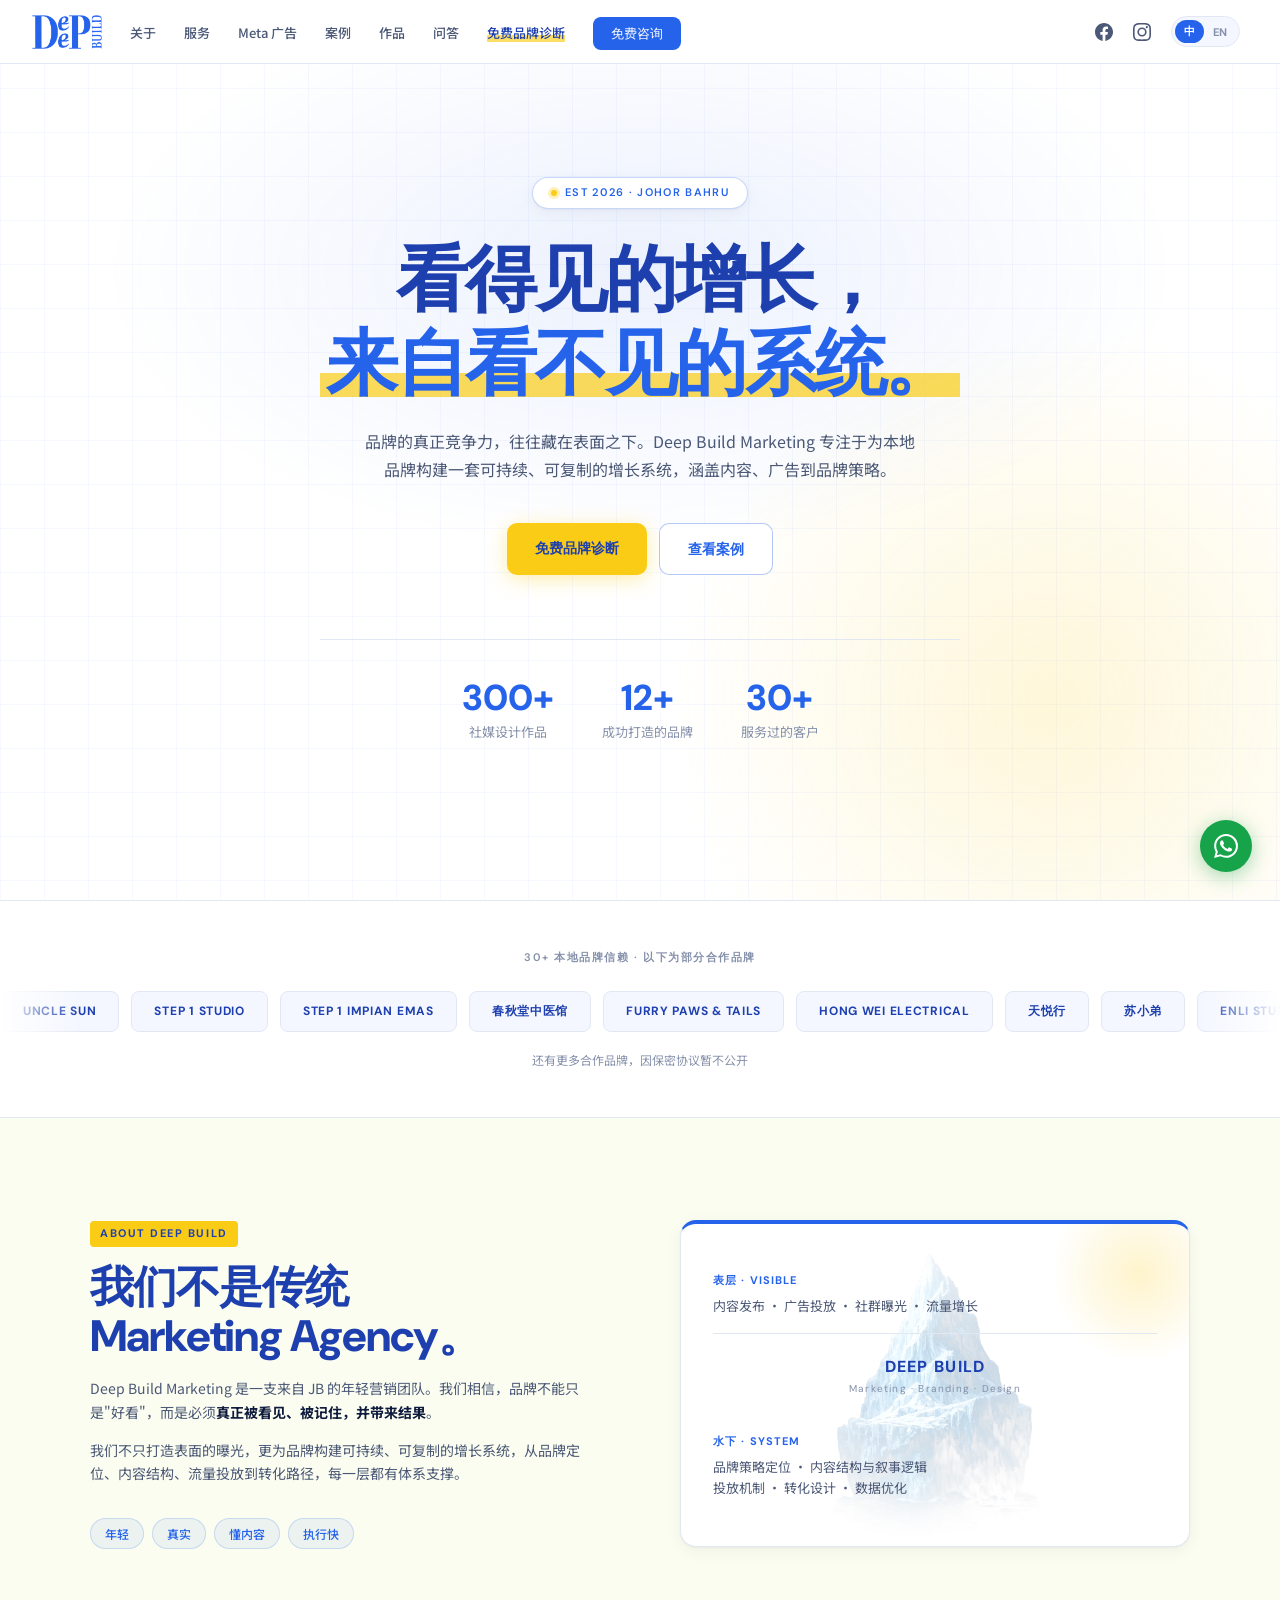
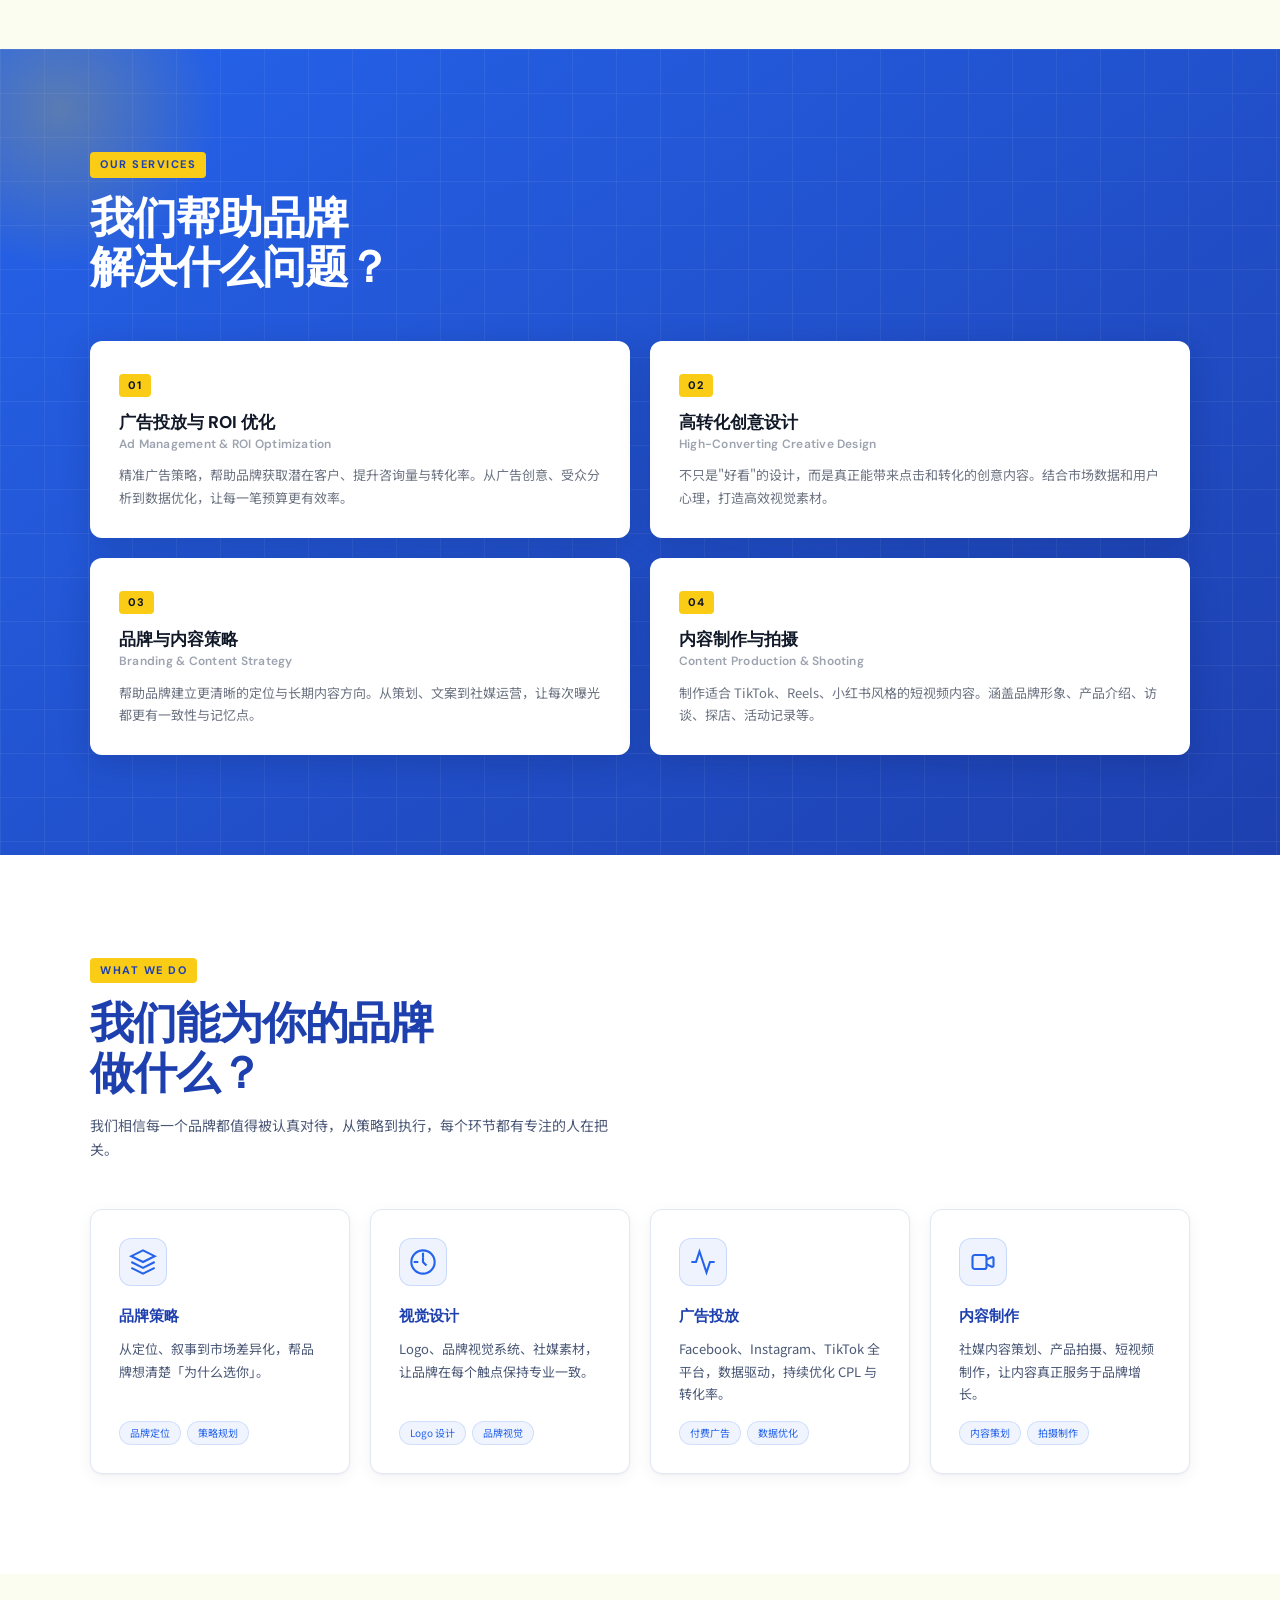
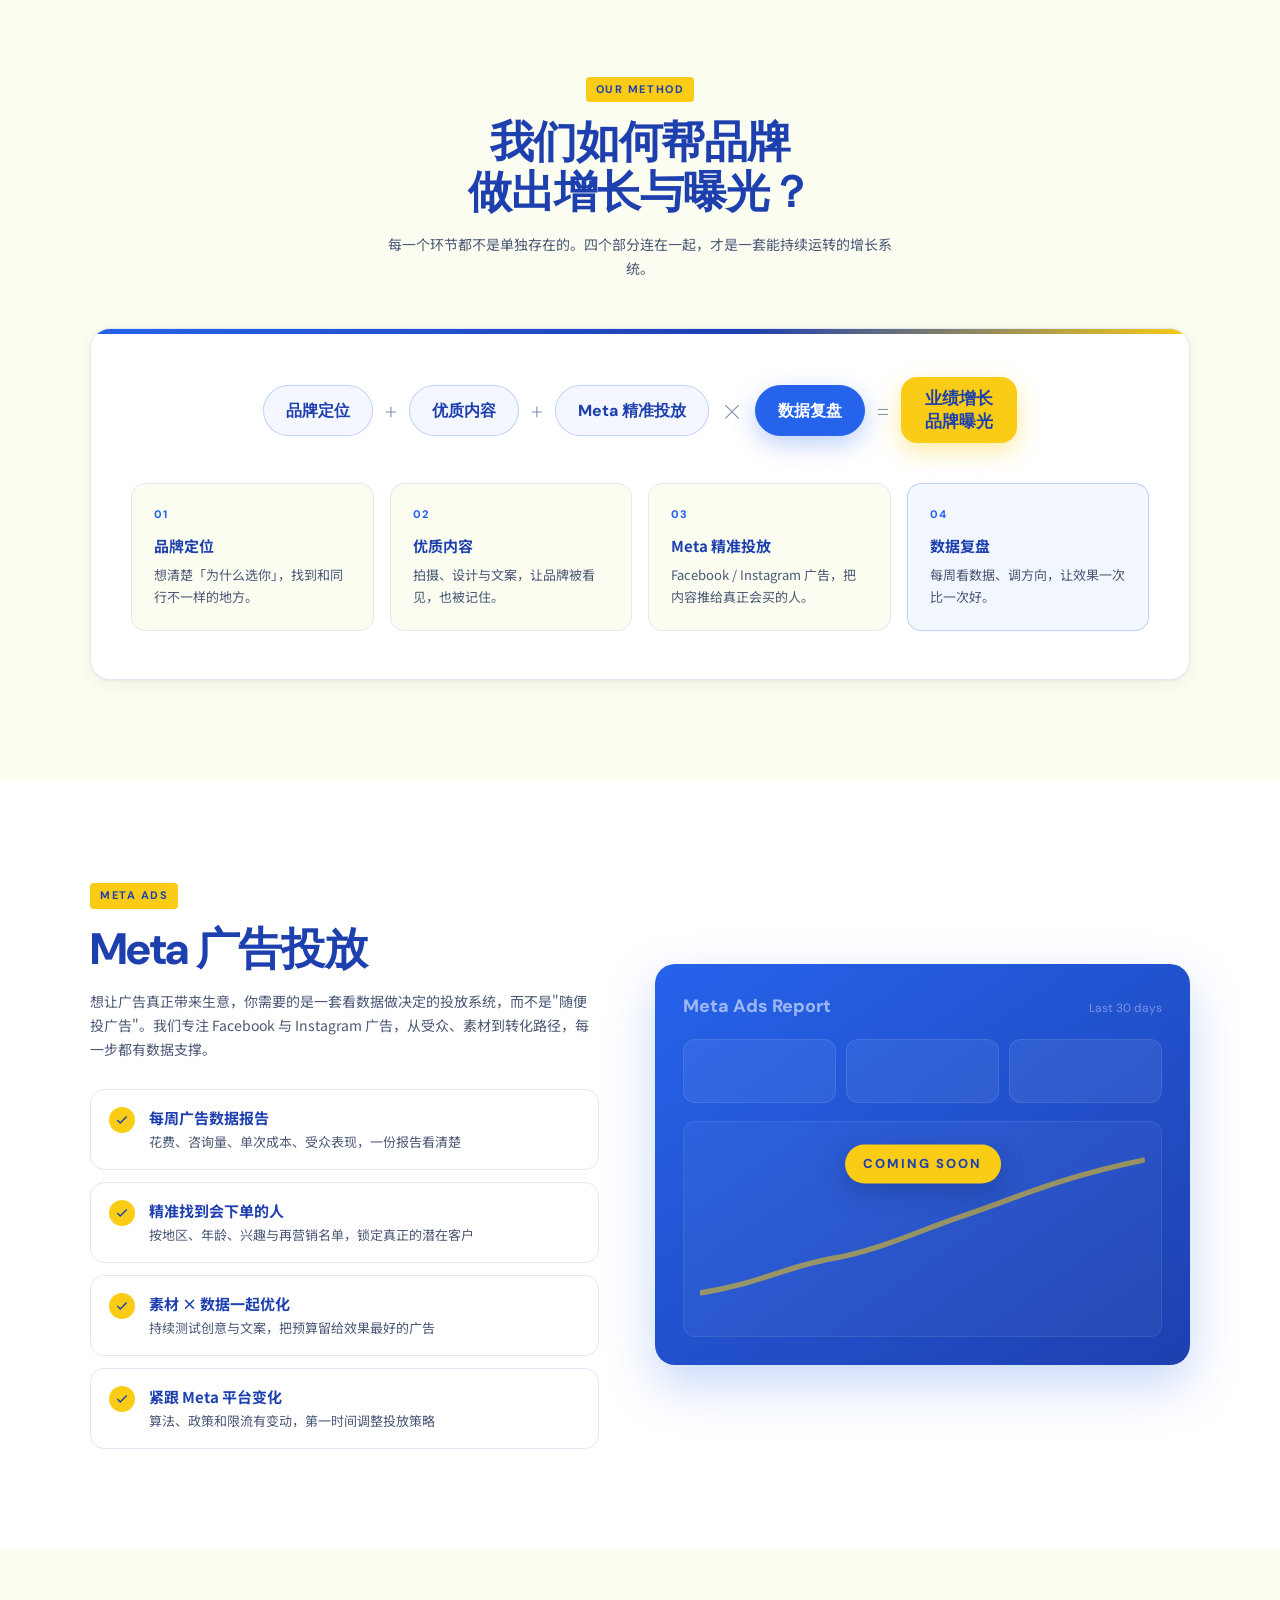
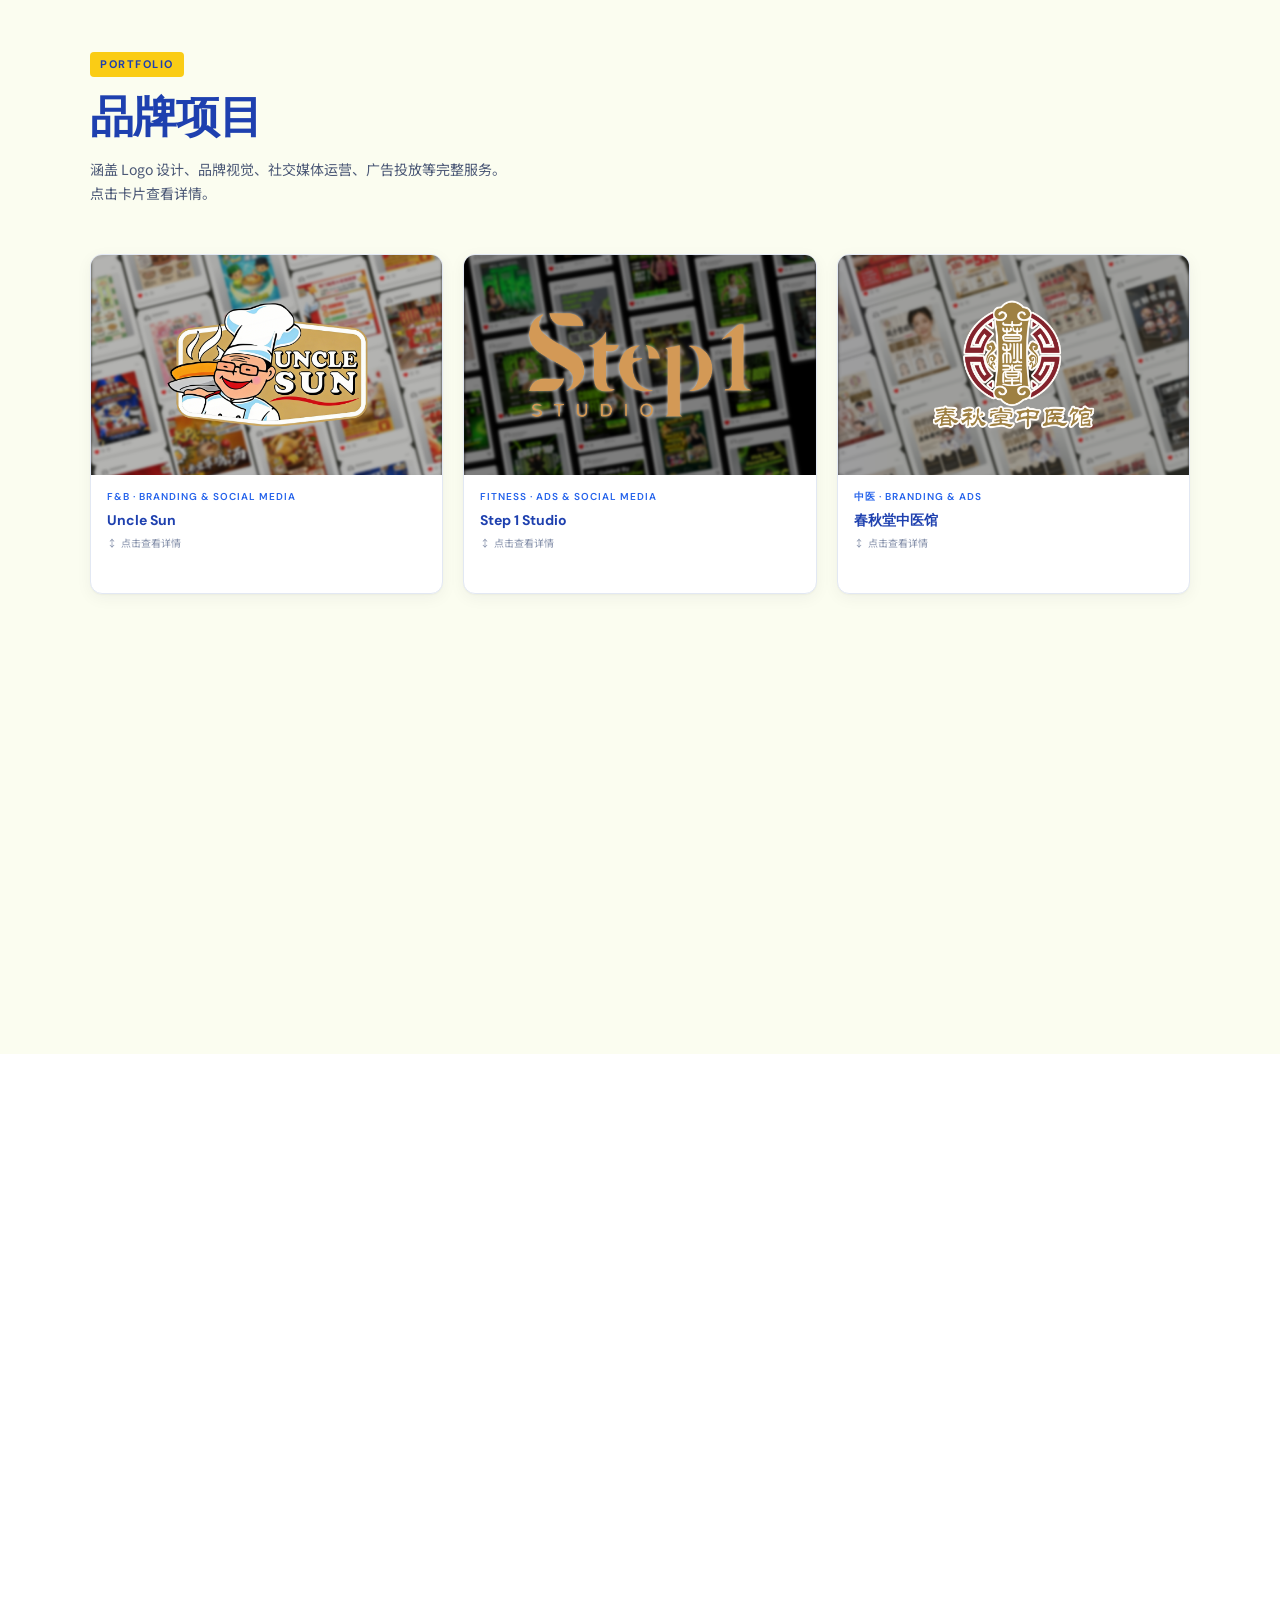
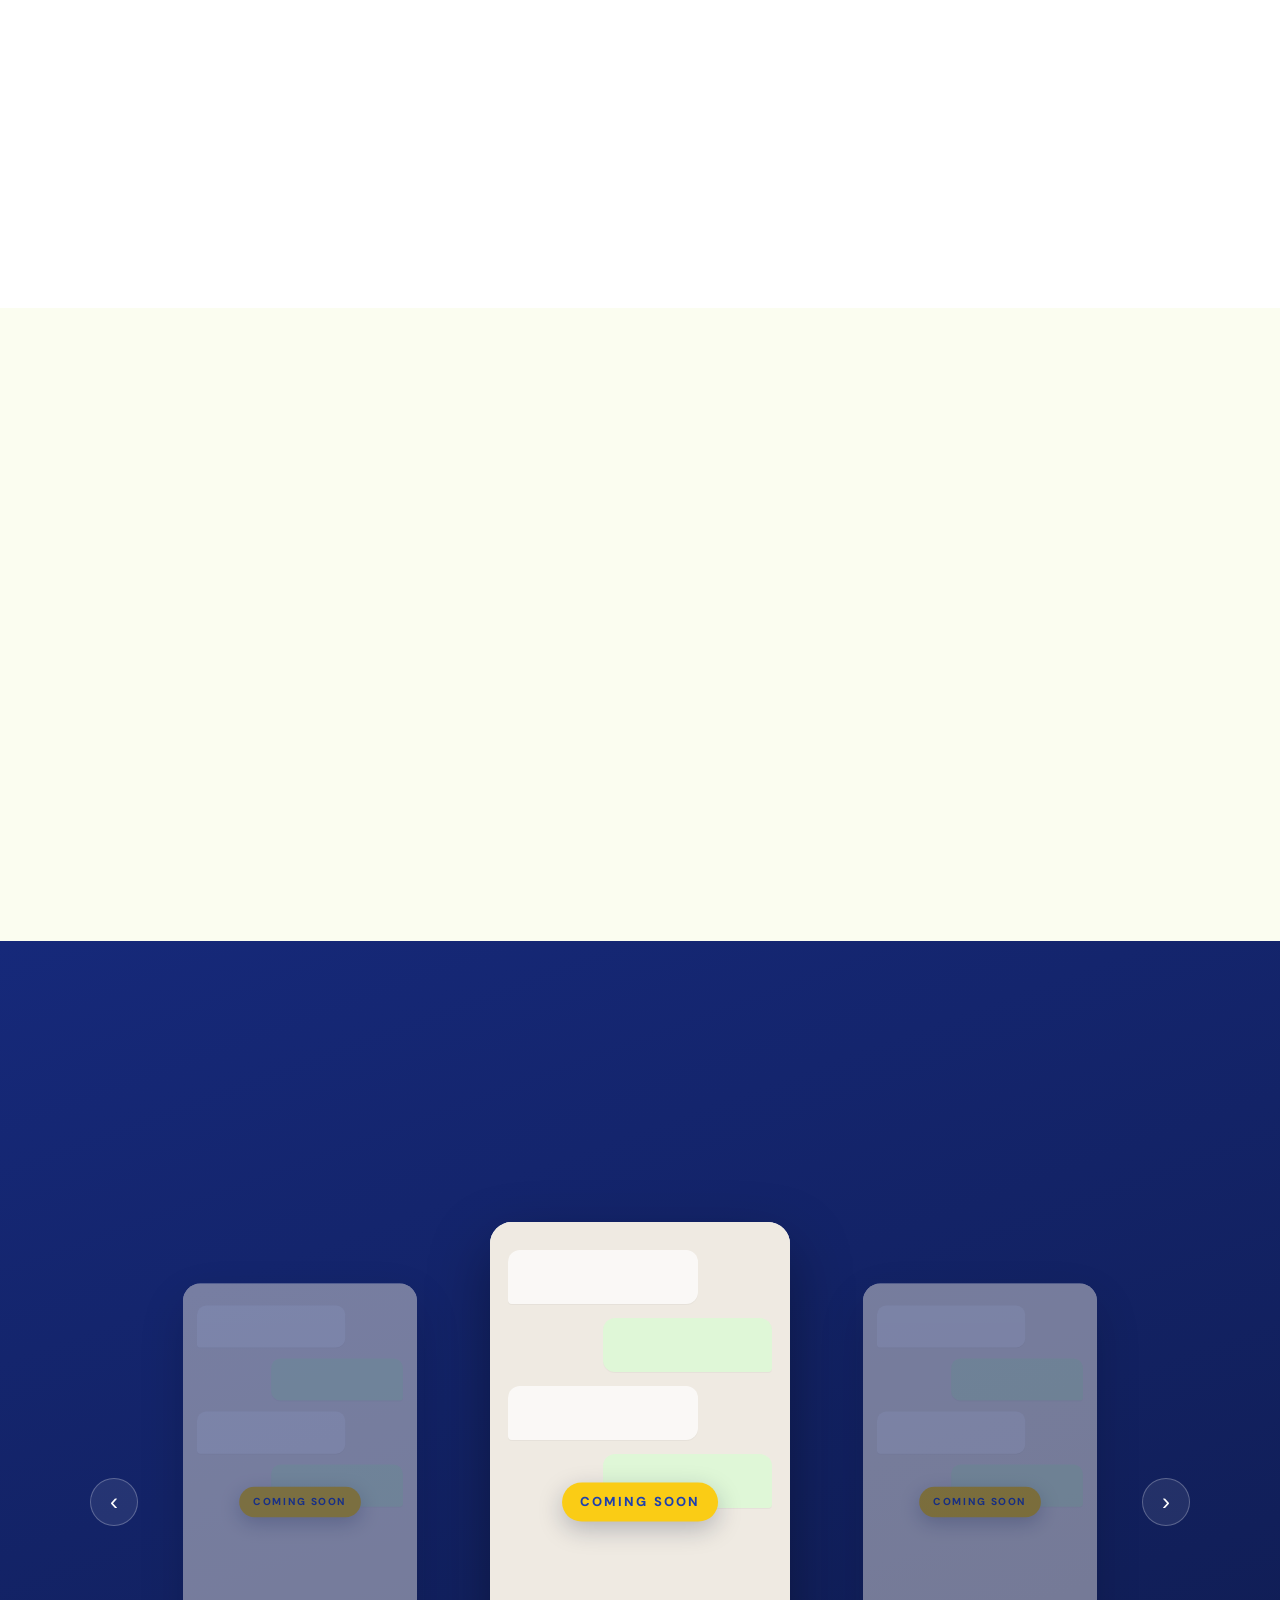
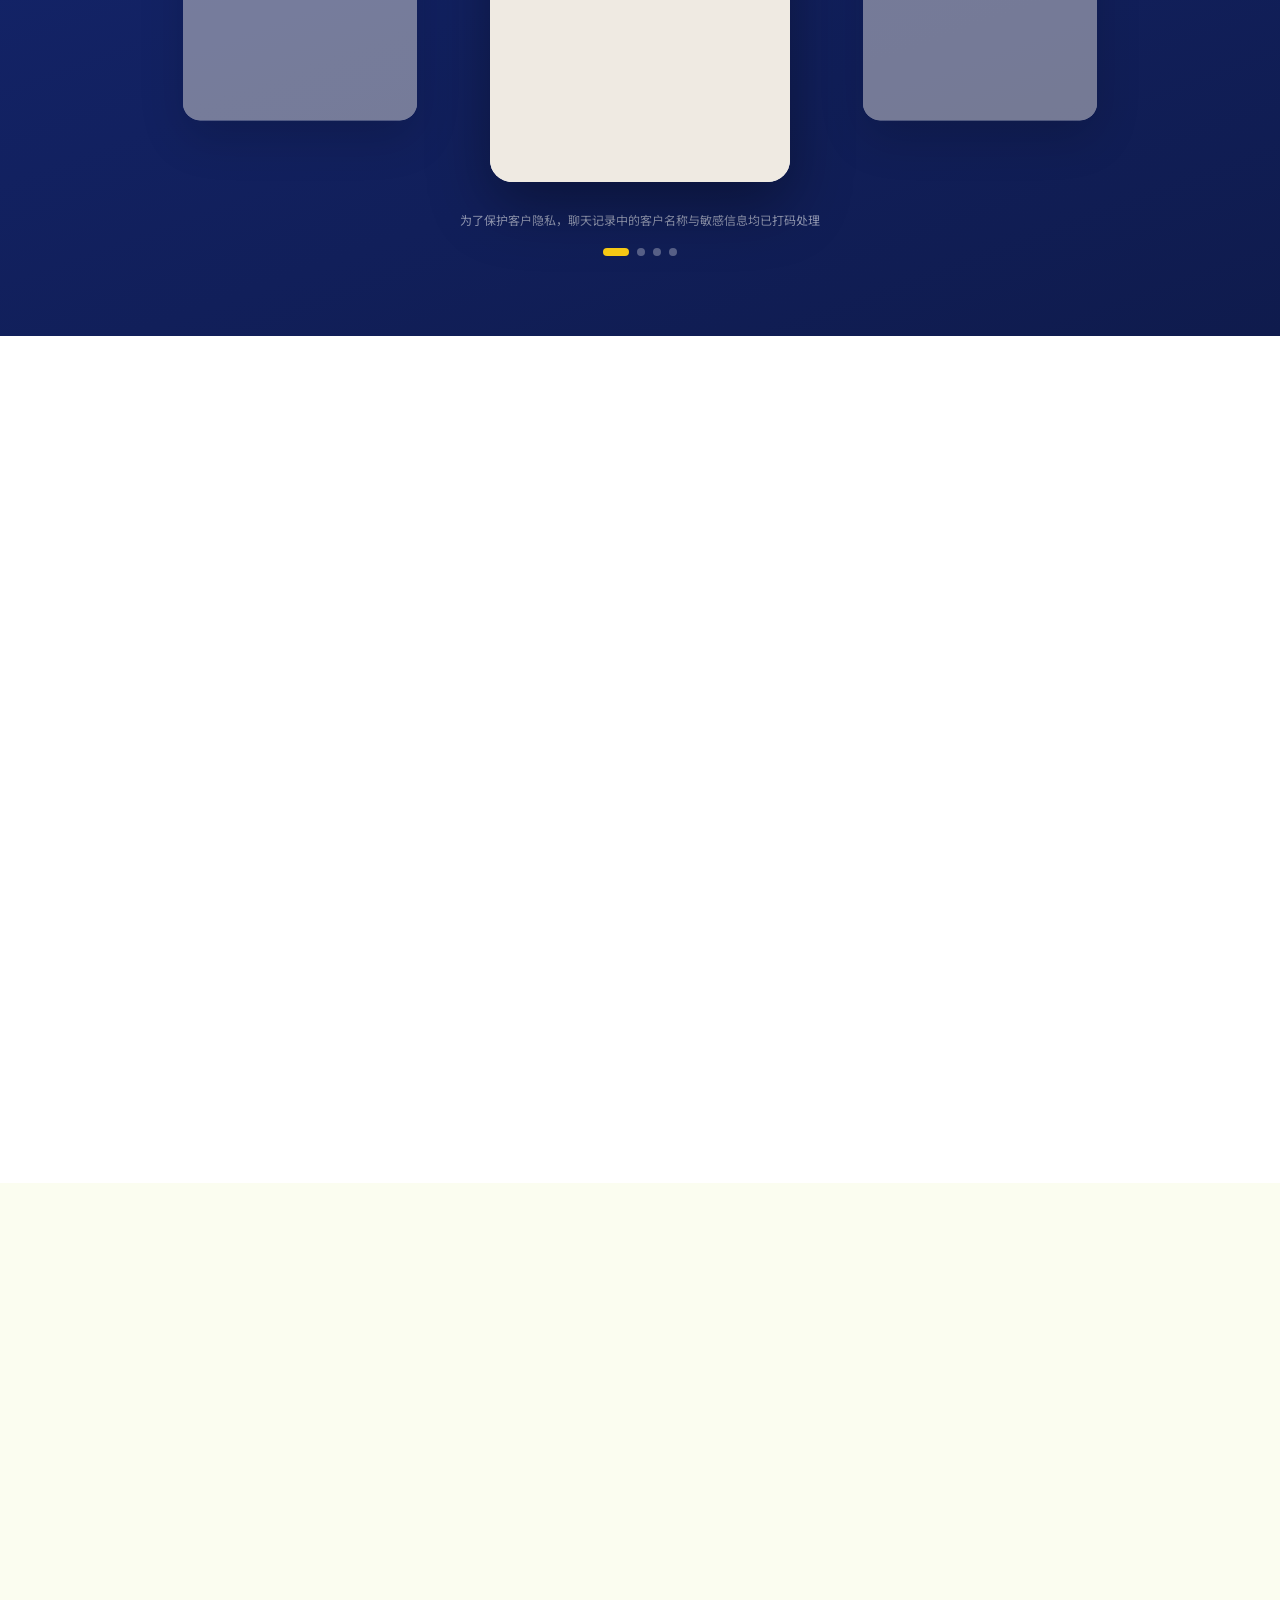
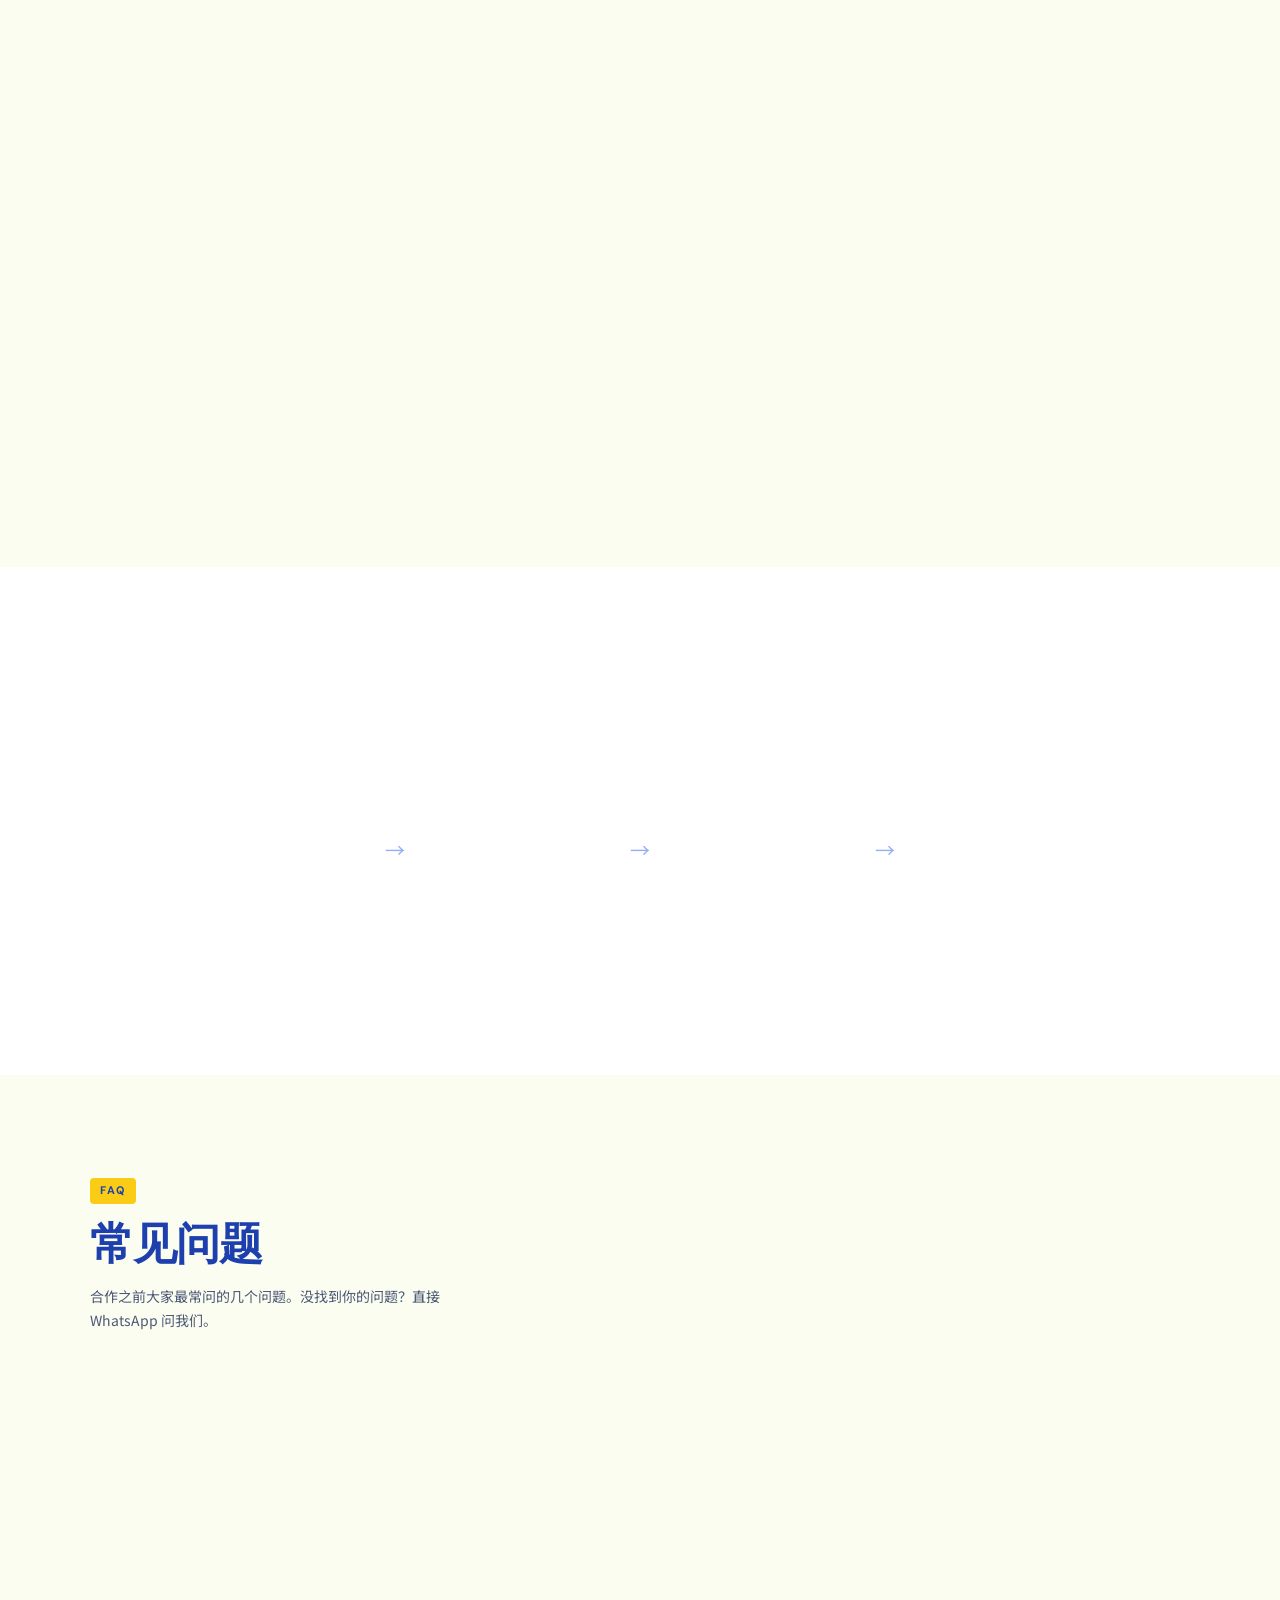
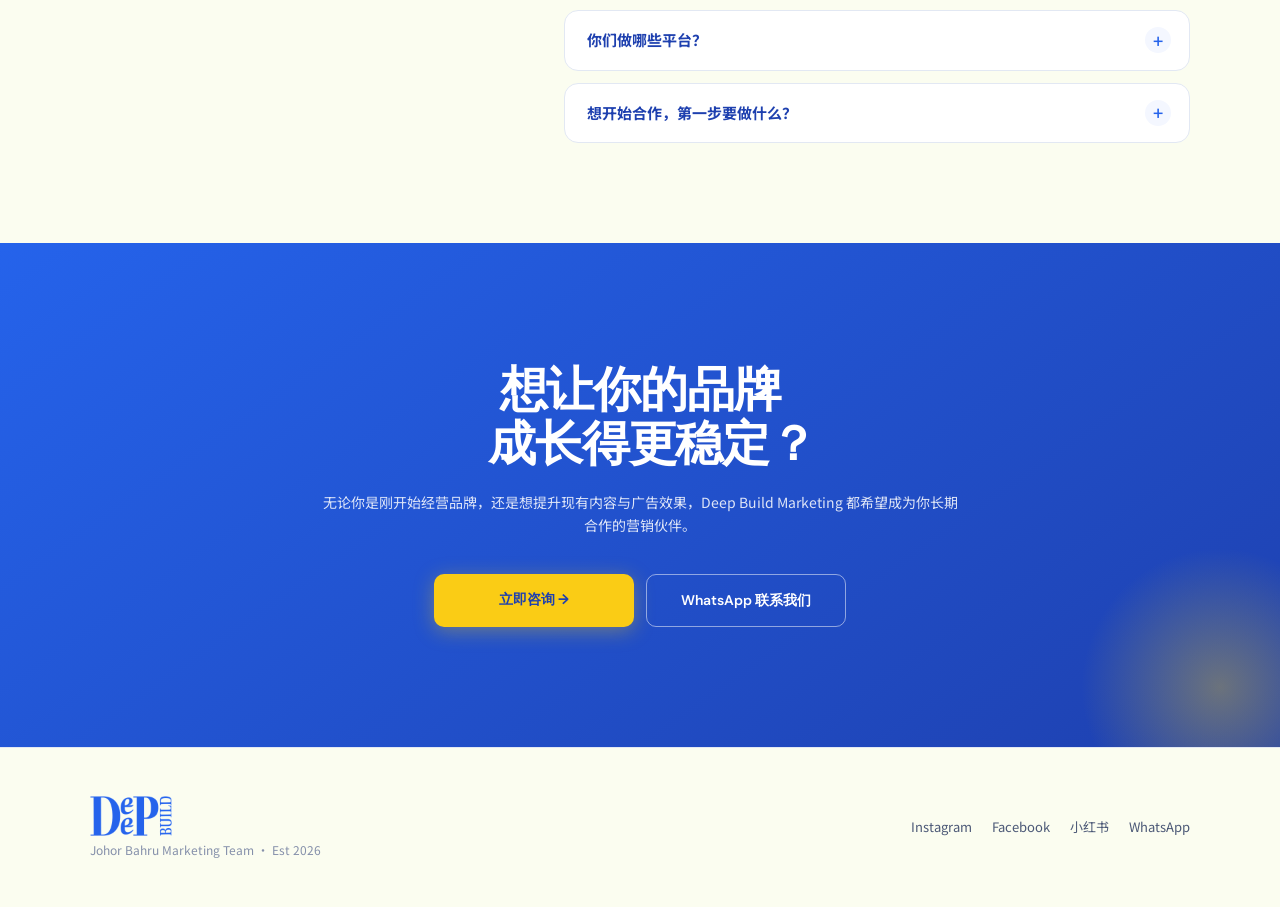
==== index.html @ c86659e4 "Redesign site in brand colours and add work sub-pages - White base with blue headings and yellow acc" ====
<!DOCTYPE html>
<html lang="zh">
<head>
<meta charset="UTF-8">
<meta name="viewport" content="width=device-width, initial-scale=1.0">
<title>Deep Build Marketing | 新山 JB 数码营销公司 · 广告投放 · 内容制作</title>
<meta name="description" content="Deep Build Marketing 是新山（Johor Bahru）的营销团队，提供 Facebook / Instagram / 小红书广告投放、品牌策略、设计与视频内容拍摄，帮助品牌做出看得见的增长。WhatsApp 免费咨询。">
<link rel="canonical" href="https://deepbuild.com.my/">
<meta property="og:type" content="website">
<meta property="og:url" content="https://deepbuild.com.my/">
<meta property="og:title" content="Deep Build Marketing | 新山 JB 数码营销公司">
<meta property="og:description" content="广告投放、品牌策略、设计与视频内容制作，帮助品牌做出看得见的增长。">
<meta property="og:locale" content="zh_CN">
<script type="application/ld+json">
{
  "@context": "https://schema.org",
  "@type": "ProfessionalService",
  "name": "Deep Build Marketing",
  "url": "https://deepbuild.com.my/",
  "telephone": "+60 11-3999 0357",
  "areaServed": ["Johor Bahru", "Malaysia"],
  "address": {
    "@type": "PostalAddress",
    "addressLocality": "Johor Bahru",
    "addressRegion": "Johor",
    "addressCountry": "MY"
  },
  "sameAs": [
    "https://www.facebook.com/profile.php?id=61588071255831",
    "https://www.instagram.com/deepbuild_official",
    "https://www.xiaohongshu.com/user/profile/69e055cb0000000026039dbf"
  ]
}
</script>
<link rel="preconnect" href="https://fonts.googleapis.com">
<link href="https://fonts.googleapis.com/css2?family=DM+Sans:wght@400;500;600;700;800&family=Noto+Sans+SC:wght@300;400;500;700&display=swap" rel="stylesheet">
<style>
/* ===== RESET & BASE ===== */
*,*::before,*::after{box-sizing:border-box;margin:0;padding:0}
:root{
  --bg:#ffffff;
  --surface:#FBFDF0;
  --surface2:#f4f7ff;
  --border:#e2e8f3;
  --accent:#2563eb;
  --accent2:#2563eb;
  --gold:#FACC15;
  --navy:#1E40AF;
  --text:#0f1b3d;
  --text-muted:#4b5876;
  --text-dim:#8590aa;
  --shadow:0 1px 2px rgba(15,27,61,0.04),0 4px 16px rgba(15,27,61,0.05);
  --shadow-hover:0 10px 30px rgba(37,99,235,0.14);
  --radius:12px;
}
html{scroll-behavior:smooth}
body{font-family:'Noto Sans SC',sans-serif;background:var(--bg);color:var(--text);line-height:1.6;overflow-x:hidden}

/* Grid bg */
body::before{content:'';position:fixed;inset:0;background-image:linear-gradient(rgba(37,99,235,0.04) 1px,transparent 1px),linear-gradient(90deg,rgba(37,99,235,0.04) 1px,transparent 1px);background-size:44px 44px;pointer-events:none;z-index:0}

/* ===== NAV ===== */
nav{position:fixed;top:0;left:0;right:0;z-index:100;padding:0 32px;height:64px;display:flex;align-items:center;justify-content:space-between;background:rgba(255,255,255,0.88);backdrop-filter:blur(16px);border-bottom:1px solid var(--border)}
.nav-logo{display:flex;align-items:center;margin-right:28px;text-decoration:none}
.nav-logo img{height:34px;width:auto;display:block}
.lang-toggle{display:flex;align-items:center;background:var(--surface2);border:1px solid var(--border);border-radius:100px;padding:3px;margin-right:8px;cursor:pointer;font-family:'DM Sans',sans-serif;font-size:11px;font-weight:700}
.lang-toggle span{padding:4px 9px;border-radius:100px;color:var(--text-dim);transition:all 0.25s}
html[lang="zh"] .lang-toggle [data-l="zh"],html[lang="en"] .lang-toggle [data-l="en"]{background:var(--accent);color:#fff}
.nav-links{display:flex;gap:28px;list-style:none;align-items:center}
.nav-links a{color:var(--text-muted);text-decoration:none;font-size:13px;font-weight:500;transition:color 0.2s}
.nav-links a:hover{color:var(--accent)}
.nav-diag{color:var(--navy) !important;font-weight:700;box-shadow:inset 0 -7px 0 rgba(250,204,21,0.65);transition:box-shadow 0.2s}
.nav-diag:hover{box-shadow:inset 0 -18px 0 rgba(250,204,21,0.65)}
.nav-cta{background:var(--accent);color:#fff !important;padding:8px 18px;border-radius:8px;font-size:13px;font-weight:600;font-family:'DM Sans',sans-serif;text-decoration:none;transition:all 0.2s}
.nav-cta:hover{background:var(--navy);transform:translateY(-1px)}
.nav-social{display:flex;align-items:center;gap:4px;margin-left:auto;margin-right:12px}
.nav-social-icon{width:34px;height:34px;display:flex;align-items:center;justify-content:center;color:var(--text-muted);border-radius:8px;transition:all 0.2s}
.nav-social-icon:hover{color:var(--accent);background:rgba(37,99,235,0.08)}
.nav-toggle{display:none;background:none;border:none;color:var(--navy);font-size:22px;cursor:pointer}

/* ===== SECTIONS ===== */
section{position:relative;z-index:1}
.section-label{display:inline-block;font-family:'DM Sans',sans-serif;font-size:11px;font-weight:700;letter-spacing:0.14em;text-transform:uppercase;color:var(--navy);background:var(--gold);padding:4px 10px;border-radius:4px;margin-bottom:16px}
.section-title{font-family:'DM Sans',sans-serif;font-size:clamp(28px,4vw,44px);font-weight:800;line-height:1.12;letter-spacing:-0.025em;margin-bottom:16px;color:var(--navy)}
.section-sub{font-size:14px;color:var(--text-muted);max-width:520px;line-height:1.7}
.divider{height:1px;background:linear-gradient(90deg,transparent,var(--border),transparent);margin:0}

/* ===== HERO ===== */
#hero{min-height:100vh;display:flex;align-items:center;justify-content:center;text-align:center;padding:100px 24px 80px;background:radial-gradient(ellipse 60% 45% at 50% 30%,rgba(37,99,235,0.09),transparent 70%),radial-gradient(circle at 82% 78%,rgba(250,204,21,0.16),transparent 30%)}
.hero-inner{max-width:800px}
.hero-badge{display:inline-flex;align-items:center;gap:8px;background:#fff;border:1px solid rgba(37,99,235,0.25);border-radius:100px;padding:6px 18px;font-family:'DM Sans',sans-serif;font-size:11px;font-weight:600;color:var(--accent);letter-spacing:0.12em;text-transform:uppercase;margin-bottom:32px;box-shadow:var(--shadow)}
.hero-badge::before{content:'';width:6px;height:6px;border-radius:50%;background:var(--gold);box-shadow:0 0 0 3px rgba(250,204,21,0.3);animation:blink 2s infinite}
@keyframes blink{0%,100%{opacity:1}50%{opacity:0.3}}
#hero h1{font-family:'DM Sans',sans-serif;font-size:clamp(36px,6vw,72px);font-weight:800;line-height:1.08;letter-spacing:-0.03em;margin-bottom:24px;color:var(--navy)}
#hero h1 .line2{display:block;width:fit-content;margin:6px auto 0;color:var(--accent);background:linear-gradient(transparent 62%,rgba(250,204,21,0.7) 62%,rgba(250,204,21,0.7) 92%,transparent 92%);padding:0 6px}
#hero p{font-size:clamp(14px,1.8vw,16px);color:var(--text-muted);max-width:560px;margin:0 auto 40px;line-height:1.75}
.hero-btns{display:flex;gap:12px;justify-content:center;flex-wrap:wrap}
.btn-primary{background:var(--accent);color:#fff;padding:14px 28px;border-radius:10px;font-family:'DM Sans',sans-serif;font-size:14px;font-weight:700;text-decoration:none;transition:all 0.2s;box-shadow:0 4px 20px rgba(37,99,235,0.25)}
.btn-primary:hover{background:var(--navy);transform:translateY(-2px);box-shadow:0 8px 28px rgba(37,99,235,0.35)}
.btn-diag{background:var(--gold);color:var(--navy);padding:14px 28px;border-radius:10px;font-family:'DM Sans',sans-serif;font-size:14px;font-weight:700;text-decoration:none;transition:all 0.2s;box-shadow:0 4px 20px rgba(250,204,21,0.35)}
.btn-diag:hover{transform:translateY(-2px);box-shadow:0 8px 28px rgba(250,204,21,0.5)}
.btn-ghost{background:#fff;color:var(--accent);padding:14px 28px;border-radius:10px;font-family:'DM Sans',sans-serif;font-size:14px;font-weight:600;text-decoration:none;border:1.5px solid rgba(37,99,235,0.35);transition:all 0.2s}
.btn-ghost:hover{border-color:var(--accent);background:rgba(37,99,235,0.05)}
.hero-stats{display:flex;gap:48px;justify-content:center;margin-top:64px;padding-top:40px;border-top:1px solid var(--border)}
.stat-num{font-family:'DM Sans',sans-serif;font-size:36px;font-weight:800;color:var(--accent);line-height:1}
.stat-num{font-variant-numeric:tabular-nums;min-width:3ch}
.stat-num.pop{animation:statPop 0.45s cubic-bezier(0.3,1.6,0.5,1)}
@keyframes statPop{50%{transform:scale(1.14);color:var(--navy)}}
.stat-label{font-size:13px;color:var(--text-dim);margin-top:6px}

/* ===== ABOUT ===== */
#about{padding:100px 24px}
.about-inner{max-width:1100px;margin:0 auto;display:grid;grid-template-columns:1fr 1fr;gap:80px;align-items:center}
.about-tags{display:flex;gap:8px;flex-wrap:wrap;margin-top:32px}
.tag{background:rgba(37,99,235,0.07);border:1px solid rgba(37,99,235,0.18);border-radius:100px;padding:5px 14px;font-size:12px;color:var(--accent);font-weight:500}
.iceberg-card{background:#fff;border:1px solid var(--border);border-top:4px solid var(--accent);border-radius:16px;padding:32px;position:relative;overflow:hidden;box-shadow:var(--shadow)}
.iceberg-card::before{content:'';position:absolute;top:-40px;right:-40px;width:180px;height:180px;background:radial-gradient(circle,rgba(250,204,21,0.22),transparent 70%);pointer-events:none}
.ice-layer{padding:16px 0;border-bottom:1px solid var(--border)}
.ice-layer:last-child{border-bottom:none}
.ice-label{font-family:'DM Sans',sans-serif;font-size:11px;font-weight:700;color:var(--accent);letter-spacing:0.1em;text-transform:uppercase;margin-bottom:6px}
.ice-content{font-size:13px;color:var(--text-muted);line-height:1.6}
.ice-brand{text-align:center;padding:20px 0;font-family:'DM Sans',sans-serif;font-size:16px;font-weight:800;color:var(--navy);letter-spacing:0.08em}
.ice-brand span{display:block;font-size:10px;font-weight:400;color:var(--text-dim);letter-spacing:0.12em;margin-top:2px}

/* ===== SERVICES ===== */
#services{padding:100px 24px;background:linear-gradient(145deg,#2563eb,#1E40AF);overflow:hidden}
#services::before{content:'';position:absolute;inset:0;background-image:linear-gradient(rgba(255,255,255,0.06) 1px,transparent 1px),linear-gradient(90deg,rgba(255,255,255,0.06) 1px,transparent 1px);background-size:44px 44px;pointer-events:none}
#services::after{content:'';position:absolute;left:-100px;top:-100px;width:320px;height:320px;border-radius:50%;background:radial-gradient(circle,rgba(250,204,21,0.25),transparent 70%);pointer-events:none}
.services-inner{max-width:1100px;margin:0 auto;position:relative;z-index:1}
#services .section-title{color:#fff}
.services-grid{display:grid;grid-template-columns:repeat(2,1fr);gap:20px;margin-top:48px}
.service-card{background:#fff;border:1px solid transparent;border-radius:var(--radius);padding:28px;transition:border-color 0.3s,transform 0.2s,box-shadow 0.3s;box-shadow:0 8px 30px rgba(10,20,60,0.18)}
.service-card:hover{border-color:var(--gold);transform:translateY(-3px);box-shadow:0 14px 40px rgba(10,20,60,0.28)}
.service-num{display:inline-block;font-family:'DM Sans',sans-serif;font-size:11px;font-weight:800;color:#111827;background:var(--gold);padding:3px 9px;border-radius:4px;letter-spacing:0.1em;margin-bottom:14px}
.service-card h3{font-family:'DM Sans',sans-serif;font-size:17px;font-weight:800;margin-bottom:2px;line-height:1.3;color:#111827}
.service-en{font-family:'DM Sans',sans-serif;font-size:12px;font-weight:600;color:#9ca3af;letter-spacing:0.02em;margin-bottom:10px}
.service-card p{font-size:13px;color:#6b7280;line-height:1.7}
html[lang="en"] .service-en{display:none}
html[lang="en"] .service-card h3{margin-bottom:10px}

/* ===== CLIENT LOGO STRIP ===== */
#clients{padding:48px 0;border-top:1px solid var(--border);border-bottom:1px solid var(--border);overflow:hidden;background:#fff}
.clients-inner{max-width:100%;margin:0 auto}
.clients-label{text-align:center;font-family:'DM Sans',sans-serif;font-size:11px;font-weight:600;letter-spacing:0.14em;text-transform:uppercase;color:var(--text-dim);margin-bottom:24px}
.marquee-wrap{overflow:hidden;position:relative;width:100%}
.marquee-wrap::before,.marquee-wrap::after{content:'';position:absolute;top:0;bottom:0;width:80px;z-index:2;pointer-events:none}
.marquee-wrap::before{left:0;background:linear-gradient(90deg,#fff,transparent)}
.marquee-wrap::after{right:0;background:linear-gradient(270deg,#fff,transparent)}
.marquee-track{display:flex;gap:12px;width:max-content;animation:marquee 28s linear infinite}
.marquee-track:hover{animation-play-state:paused}
@keyframes marquee{0%{transform:translateX(0)}100%{transform:translateX(-50%)}}
.logo-chip{background:var(--surface2);border:1px solid var(--border);border-radius:8px;padding:10px 22px;font-family:'DM Sans',sans-serif;font-size:12px;font-weight:700;color:var(--navy);letter-spacing:0.06em;text-transform:uppercase;white-space:nowrap;transition:all 0.2s;flex-shrink:0}
.logo-chip:hover{border-color:var(--gold);background:var(--gold);color:var(--navy)}

/* ===== PORTFOLIO ===== */
#cases{padding:100px 24px}
.portfolio-inner{max-width:1100px;margin:0 auto}
.portfolio-grid{display:grid;grid-template-columns:repeat(3,1fr);gap:20px;margin-top:48px}

/* Flip Card */
.flip-card{perspective:1000px;height:340px;cursor:pointer}
.flip-card-inner{position:relative;width:100%;height:100%;transition:transform 0.55s cubic-bezier(0.4,0.2,0.2,1);transform-style:preserve-3d}
.flip-card.flipped .flip-card-inner{transform:rotateY(180deg)}
.flip-front,.flip-back{position:absolute;inset:0;backface-visibility:hidden;-webkit-backface-visibility:hidden;border-radius:var(--radius);overflow:hidden}

/* Front */
.flip-front{background:#fff;border:1px solid var(--border);box-shadow:var(--shadow)}
.card-img{width:100%;height:220px;object-fit:cover;display:block;background:var(--surface2)}
.card-img-placeholder{width:100%;height:220px;display:flex;align-items:center;justify-content:center;background:linear-gradient(135deg,#eef3ff,#FBFDF0);flex-direction:column;gap:8px}
.card-img-placeholder span{font-family:'DM Sans',sans-serif;font-size:13px;font-weight:700;color:var(--accent);letter-spacing:0.1em}
.card-img-placeholder small{font-size:10px;color:var(--text-dim)}
.card-front-info{padding:14px 16px}
.card-tag{font-family:'DM Sans',sans-serif;font-size:10px;font-weight:600;color:var(--accent);letter-spacing:0.1em;text-transform:uppercase;margin-bottom:4px}
.card-name{font-family:'DM Sans',sans-serif;font-size:14px;font-weight:700;color:var(--navy)}
.flip-hint{font-size:10px;color:var(--text-dim);margin-top:4px;display:flex;align-items:center;gap:4px}
.flip-hint::before{content:'↕';font-size:10px}

/* Back */
.flip-back{transform:rotateY(180deg);background:linear-gradient(145deg,#2563eb,#1E40AF);border:1px solid var(--navy);display:flex;flex-direction:column;justify-content:space-between;padding:24px}
.back-tag{font-family:'DM Sans',sans-serif;font-size:10px;font-weight:700;color:var(--gold);letter-spacing:0.12em;text-transform:uppercase;margin-bottom:8px}
.back-name{font-family:'DM Sans',sans-serif;font-size:20px;font-weight:800;color:#fff;line-height:1.2;margin-bottom:10px}
.back-desc{font-size:12px;color:rgba(255,255,255,0.85);line-height:1.65;flex:1}
.back-btn{display:inline-flex;align-items:center;gap:6px;background:var(--gold);color:var(--navy);padding:10px 18px;border-radius:8px;font-family:'DM Sans',sans-serif;font-size:12px;font-weight:700;text-decoration:none;margin-top:16px;transition:all 0.2s;border:none;cursor:pointer;width:fit-content}
.back-btn:hover{background:#fff;transform:translateY(-1px)}
.back-btn svg{width:13px;height:13px}
.back-close{font-size:11px;color:rgba(255,255,255,0.6);cursor:pointer;margin-top:8px;display:block;text-align:center;transition:color 0.2s}
.back-close:hover{color:#fff}

/* ===== WHY ===== */
#why{padding:100px 24px;background:var(--surface)}
.why-inner{max-width:1100px;margin:0 auto}
.why-grid-6{display:grid;grid-template-columns:repeat(3,1fr);gap:16px;margin-top:48px}
.why-flip{perspective:1000px;height:220px;cursor:pointer}
.why-flip-inner{position:relative;width:100%;height:100%;transition:transform 0.5s cubic-bezier(0.4,0.2,0.2,1);transform-style:preserve-3d}
.why-flip.flipped .why-flip-inner{transform:rotateY(180deg)}
.why-front,.why-back{position:absolute;inset:0;backface-visibility:hidden;-webkit-backface-visibility:hidden;border-radius:var(--radius);padding:24px;display:flex;flex-direction:column}
.why-front{background:#fff;border:1px solid var(--border);transition:border-color 0.3s;justify-content:space-between;box-shadow:var(--shadow)}
.why-flip:hover .why-front{border-color:rgba(37,99,235,0.4)}
.why-front-icon{width:48px;height:48px;background:rgba(250,204,21,0.22);border:1px solid rgba(250,204,21,0.6);border-radius:12px;display:flex;align-items:center;justify-content:center;color:var(--navy)}
.why-front-text{font-family:'DM Sans',sans-serif;font-size:15px;font-weight:700;color:var(--navy);line-height:1.3;flex:1;display:flex;align-items:center;margin-top:14px}
.why-front-hint{font-size:11px;color:var(--text-dim);letter-spacing:0.04em}
.why-back{background:linear-gradient(145deg,#2563eb,#1E40AF);border:1px solid var(--navy);transform:rotateY(180deg);gap:10px}
.why-back-title{font-family:'DM Sans',sans-serif;font-size:13px;font-weight:700;color:var(--gold)}
.why-back-desc{font-size:12px;color:rgba(255,255,255,0.88);line-height:1.75;flex:1}
.why-back-close{font-size:11px;color:rgba(255,255,255,0.6)}
@media(max-width:900px){.why-grid-6{grid-template-columns:repeat(2,1fr)}}
@media(max-width:540px){.why-grid-6{grid-template-columns:1fr}.why-flip{height:200px}}

/* Team card with bg image */
.team-card-img{position:relative;overflow:hidden;padding:0;min-height:220px;display:flex;flex-direction:column;justify-content:flex-end}
.team-card-bg{position:absolute;inset:0;z-index:0}
.team-card-bg img{width:100%;height:100%;object-fit:cover;display:block;opacity:0.55;transition:opacity 0.3s}
.team-card-img:hover .team-card-bg img{opacity:0.7}
.team-card-bg::after{content:'';position:absolute;inset:0;background:linear-gradient(to top,#fff 0%,rgba(255,255,255,0.9) 50%,rgba(255,255,255,0.15) 100%)}
.team-card-content{position:relative;z-index:1;padding:20px}
.team-card-img h4{font-family:'DM Sans',sans-serif;font-size:15px;font-weight:700;margin-bottom:8px;color:var(--navy)}
.team-card-img p{font-size:12px;color:var(--text-muted);line-height:1.65;margin-bottom:12px}

/* ===== TEAM / SERVICES ===== */
#team{padding:100px 24px}
.team-inner{max-width:1100px;margin:0 auto}
.team-grid{display:grid;grid-template-columns:repeat(4,1fr);gap:20px;margin-top:48px}
.team-card{background:#fff;border:1px solid var(--border);border-radius:var(--radius);padding:28px;transition:border-color 0.3s,transform 0.2s,box-shadow 0.3s;box-shadow:var(--shadow)}
.team-card:hover{border-color:rgba(37,99,235,0.35);transform:translateY(-3px);box-shadow:var(--shadow-hover)}
.team-card h4{font-family:'DM Sans',sans-serif;font-size:15px;font-weight:700;margin-bottom:10px;color:var(--navy)}
.team-card p{font-size:13px;color:var(--text-muted);line-height:1.7;margin-bottom:16px}
.team-tags{display:flex;gap:6px;flex-wrap:wrap;margin-top:auto}
.team-tag{background:rgba(37,99,235,0.07);border:1px solid rgba(37,99,235,0.15);border-radius:100px;padding:3px 10px;font-size:10px;color:var(--accent)}
.svc-card{display:flex;flex-direction:column}
.svc-icon{width:48px;height:48px;background:rgba(37,99,235,0.08);border:1px solid rgba(37,99,235,0.18);border-radius:12px;display:flex;align-items:center;justify-content:center;color:var(--accent);margin-bottom:18px;flex-shrink:0}

/* ===== WORK (entry tiles to sub-pages) ===== */
#work{padding:100px 24px}
.work-inner{max-width:1100px;margin:0 auto}
.work-grid{display:grid;grid-template-columns:repeat(3,1fr);gap:20px;margin-top:48px}
.work-tile{display:flex;flex-direction:column;background:#fff;border:1px solid var(--border);border-radius:16px;overflow:hidden;text-decoration:none;color:inherit;box-shadow:var(--shadow);transition:border-color 0.3s,transform 0.25s,box-shadow 0.3s}
.work-tile:hover{border-color:rgba(37,99,235,0.4);transform:translateY(-5px);box-shadow:var(--shadow-hover)}
.work-cover{position:relative;aspect-ratio:4/3;overflow:hidden}
.work-cover-video{display:grid;grid-template-columns:repeat(3,1fr);gap:3px;background:var(--navy)}
.work-cover-video img{width:100%;height:100%;object-fit:cover;display:block;transition:transform 0.5s}
.work-tile:hover .work-cover-video img{transform:scale(1.06)}
.work-cover-ads{background:linear-gradient(145deg,#2563eb,#1E40AF);display:flex;align-items:center;justify-content:center}
.work-cover-carousel{background:linear-gradient(145deg,#FBFDF0,#fff3c4);display:flex;align-items:center;justify-content:center}
.work-cover-icon{position:absolute;right:14px;bottom:14px;width:40px;height:40px;border-radius:50%;background:var(--gold);color:var(--navy);display:flex;align-items:center;justify-content:center;box-shadow:0 4px 16px rgba(250,204,21,0.45);transition:transform 0.25s}
.work-cover-icon svg{width:18px;height:18px}
.work-tile:hover .work-cover-icon{transform:scale(1.12)}
/* simple drawn mock-ups standing in until real covers exist */
.mock-ad{width:46%;aspect-ratio:4/5;background:#fff;border-radius:8px;padding:10%;display:flex;flex-direction:column;gap:8%;box-shadow:0 14px 30px rgba(10,20,60,0.3);transform:rotate(-4deg);transition:transform 0.4s}
.work-tile:hover .mock-ad{transform:rotate(0) scale(1.04)}
.mock-ad i{flex:1;border-radius:4px;background:linear-gradient(135deg,#dbe6ff,#eef3ff)}
.mock-ad b{height:7%;border-radius:3px;background:#c9d5ee}
.mock-ad b+b{width:60%}
.mock-ad em{height:12%;width:50%;border-radius:4px;background:var(--gold)}
.mock-stack{position:relative;width:40%;aspect-ratio:4/5}
.mock-stack i{position:absolute;inset:0;border-radius:8px;background:#fff;border:1px solid var(--border);box-shadow:0 10px 24px rgba(15,27,61,0.12);transition:transform 0.4s}
.mock-stack i:nth-child(1){transform:translateX(-30%) rotate(-8deg);background:#eef3ff}
.mock-stack i:nth-child(2){transform:translateX(30%) rotate(8deg);background:#fff8d6}
.mock-stack i:nth-child(3){background:linear-gradient(#2563eb 0 28%,#fff 28%)}
.work-tile:hover .mock-stack i:nth-child(1){transform:translateX(-42%) rotate(-12deg)}
.work-tile:hover .mock-stack i:nth-child(2){transform:translateX(42%) rotate(12deg)}
.work-tile-info{padding:20px 22px 22px;display:flex;flex-direction:column;flex:1}
.work-tile-en{font-family:'DM Sans',sans-serif;font-size:10px;font-weight:700;color:var(--accent);letter-spacing:0.12em;text-transform:uppercase;margin-bottom:4px}
.work-tile h3{font-size:20px;font-weight:800;color:var(--navy);margin-bottom:6px}
.work-tile p{font-size:13px;color:var(--text-muted);line-height:1.6;margin-bottom:16px}
.work-tile-more{margin-top:auto;font-family:'DM Sans',sans-serif;font-size:13px;font-weight:700;color:var(--accent)}
@media(max-width:900px){.work-grid{grid-template-columns:1fr 1fr}}
@media(max-width:600px){.work-grid{grid-template-columns:1fr}}
#workflow{padding:100px 24px;background:var(--surface)}
.workflow-inner{max-width:960px;margin:0 auto}
.workflow-steps{display:grid;grid-template-columns:1fr auto 1fr auto 1fr auto 1fr;gap:0;margin-top:56px;position:relative;align-items:start}
.wf-step{text-align:center;position:relative;z-index:1;padding:0 8px}
.wf-num{width:56px;height:56px;border-radius:50%;background:var(--accent);display:flex;align-items:center;justify-content:center;font-family:'DM Sans',sans-serif;font-size:18px;font-weight:800;color:#fff;margin:0 auto 20px;box-shadow:0 0 0 5px rgba(250,204,21,0.45)}
.wf-step h4{font-family:'DM Sans',sans-serif;font-size:15px;font-weight:700;margin-bottom:12px;color:var(--navy)}
.wf-step p{font-size:13px;color:var(--text-muted);line-height:1.8;padding:0 4px}
/* Arrow between steps */
.wf-arrow{display:flex;align-items:flex-start;justify-content:center;padding-top:18px;color:var(--accent);font-size:20px;opacity:0.5}

/* ===== RESULTS ===== */
#results{padding:100px 24px}
.results-inner{max-width:1100px;margin:0 auto}
.results-grid{display:grid;grid-template-columns:repeat(3,1fr);gap:20px;margin-top:48px}
.result-card{background:#fff;border:1px solid var(--border);border-top:4px solid var(--gold);border-radius:var(--radius);padding:28px;box-shadow:var(--shadow)}
.result-num{font-family:'DM Sans',sans-serif;font-size:40px;font-weight:800;color:var(--accent);line-height:1;margin-bottom:4px}
.result-label{font-size:12px;color:var(--text-dim);margin-bottom:16px;font-weight:500}
.result-quote{font-size:13px;color:var(--text-muted);line-height:1.7;font-style:italic;margin-bottom:16px}
.result-author{font-size:12px;color:var(--navy);font-family:'DM Sans',sans-serif;font-weight:600}

/* ===== CTA ===== */
#cta{padding:120px 24px;text-align:center;background:linear-gradient(145deg,#2563eb,#1E40AF);overflow:hidden}
#cta::after{content:'';position:absolute;right:-80px;bottom:-80px;width:280px;height:280px;border-radius:50%;background:radial-gradient(circle,rgba(250,204,21,0.35),transparent 70%);pointer-events:none}
.cta-inner{max-width:640px;margin:0 auto;position:relative;z-index:1}
.cta-inner h2{font-family:'DM Sans',sans-serif;font-size:clamp(28px,4vw,48px);font-weight:800;line-height:1.12;letter-spacing:-0.025em;margin-bottom:20px}
#cta .section-title{color:#fff}
.cta-inner p{font-size:14px;color:rgba(255,255,255,0.85);margin-bottom:36px;line-height:1.7}
.cta-btns{display:flex;gap:12px;justify-content:center;flex-wrap:wrap}
.cta-btns a{min-width:200px;text-align:center}
/* full-width ？ leaves blank space on the right; hang it so both lines centre visually */
.hang{margin-right:-0.5em}
html[lang="en"] .hang{margin-right:0}
#cta .btn-primary{background:var(--gold);color:var(--navy);box-shadow:0 4px 20px rgba(250,204,21,0.35)}
#cta .btn-primary:hover{background:#fde047}
#cta .btn-ghost{background:transparent;color:#fff;border-color:rgba(255,255,255,0.5)}
#cta .btn-ghost:hover{border-color:#fff;background:rgba(255,255,255,0.08)}

/* ===== FOOTER ===== */
footer{background:var(--surface);border-top:1px solid var(--border);padding:48px 24px;position:relative;z-index:1}
.footer-inner{max-width:1100px;margin:0 auto;display:flex;justify-content:space-between;align-items:center;flex-wrap:wrap;gap:24px}
.footer-brand img{height:40px;width:auto;display:block}
.footer-sub{font-size:12px;color:var(--text-dim);margin-top:4px}
.footer-links{display:flex;gap:20px}
.footer-links a{color:var(--text-muted);text-decoration:none;font-size:13px;transition:color 0.2s}
.footer-links a:hover{color:var(--accent)}

/* ===== WA FLOAT ===== */
.wa-float{position:fixed;bottom:28px;right:28px;width:52px;height:52px;background:#16a34a;border-radius:50%;display:flex;align-items:center;justify-content:center;box-shadow:0 4px 20px rgba(22,163,74,0.4);z-index:200;text-decoration:none;transition:all 0.2s}
.wa-float:hover{transform:scale(1.1);box-shadow:0 8px 28px rgba(22,163,74,0.5)}

/* ===== RESPONSIVE ===== */
@media(max-width:900px){
  .about-inner{grid-template-columns:1fr}
  .portfolio-grid{grid-template-columns:repeat(2,1fr)}
  .services-grid{grid-template-columns:1fr}
  .why-grid{grid-template-columns:repeat(2,1fr)}
  .team-grid{grid-template-columns:repeat(2,1fr)}
  .workflow-steps{grid-template-columns:1fr auto 1fr;row-gap:32px}
  .workflow-steps .wf-arrow:nth-child(4){display:none}
  .workflow-steps .wf-step:nth-child(5),.workflow-steps .wf-step:nth-child(7){grid-column:auto}
  .results-grid{grid-template-columns:1fr}
  .hero-stats{gap:28px}
}
.nav-links a{white-space:nowrap}
@media(max-width:1024px){
  .nav-links{display:none}
  .nav-toggle{display:block}
  .nav-links.open{display:flex;flex-direction:column;align-items:flex-start;position:absolute;top:64px;left:0;right:0;background:#fff;border-bottom:1px solid var(--border);padding:16px 24px;gap:16px;box-shadow:var(--shadow)}
}
@media(max-width:640px){
  nav{padding:0 20px}
  .portfolio-grid{grid-template-columns:1fr}
  .why-grid{grid-template-columns:1fr}
  .team-grid{grid-template-columns:1fr}
  .hero-stats{flex-direction:column;gap:20px}
  .footer-inner{flex-direction:column;text-align:center}
}

/* Iceberg card bg */
.iceberg-card{position:relative;overflow:hidden}
.iceberg-bg{position:absolute;inset:0;z-index:0;pointer-events:none}
.iceberg-img{
  width:100%;height:100%;
  object-fit:contain;object-position:center center;
  opacity:0.28;
  mask-image:radial-gradient(ellipse 65% 75% at center, black 15%, transparent 70%);
  -webkit-mask-image:radial-gradient(ellipse 65% 75% at center, black 15%, transparent 70%);
}
.iceberg-card .ice-layer,
.iceberg-card .ice-brand{position:relative;z-index:1}

/* ===== CLIENT NOTE ===== */
.logo-chip-more{background:var(--gold);border-color:var(--gold)}
.clients-note{text-align:center;font-size:12px;color:var(--text-dim);margin-top:18px}

/* ===== FORMULA ===== */
#formula{padding:100px 24px}
.formula-inner{max-width:1100px;margin:0 auto;text-align:center}
#formula .section-sub{margin:0 auto}
.formula-board{margin-top:48px;background:#fff;border:1px solid var(--border);border-radius:20px;padding:48px 40px;box-shadow:var(--shadow);position:relative;overflow:hidden}
.formula-board::before{content:'';position:absolute;left:0;right:0;top:0;height:5px;background:linear-gradient(90deg,var(--accent),var(--navy) 60%,var(--gold))}
.formula-row{display:flex;align-items:center;justify-content:center;flex-wrap:wrap;gap:12px}
.f-chip{font-family:'DM Sans',sans-serif;font-size:16px;font-weight:800;color:var(--navy);background:var(--surface2);border:1.5px solid rgba(37,99,235,0.25);border-radius:100px;padding:12px 22px}
.f-chip-key{background:var(--accent);border-color:var(--accent);color:#fff;box-shadow:0 8px 24px rgba(37,99,235,0.3)}
.f-op{font-size:22px;font-weight:300;color:var(--text-dim)}
.f-result{display:flex;flex-direction:column;background:var(--gold);color:var(--navy);border-radius:16px;padding:10px 24px;font-family:'DM Sans',sans-serif;font-weight:800;font-size:17px;line-height:1.35;box-shadow:0 8px 24px rgba(250,204,21,0.4)}
.formula-grid{display:grid;grid-template-columns:repeat(4,1fr);gap:16px;margin-top:40px;text-align:left}
.f-card{background:var(--surface);border:1px solid var(--border);border-radius:14px;padding:22px}
.f-card-key{background:rgba(37,99,235,0.06);border-color:rgba(37,99,235,0.25)}
.f-num{font-family:'DM Sans',sans-serif;font-size:11px;font-weight:800;color:var(--accent);letter-spacing:0.1em;margin-bottom:10px}
.f-card h4{font-size:15px;font-weight:700;color:var(--navy);margin-bottom:6px}
.f-card p{font-size:13px;color:var(--text-muted);line-height:1.7}

/* ===== META ADS ===== */
#ads{padding:100px 24px;background:var(--surface)}
.ads-inner{max-width:1100px;margin:0 auto;display:grid;grid-template-columns:1fr 1.05fr;gap:56px;align-items:center}
.ads-points{display:flex;flex-direction:column;gap:12px;margin-top:28px}
.ads-point{display:flex;gap:14px;align-items:flex-start;background:#fff;border:1px solid var(--border);border-radius:14px;padding:16px 18px;transition:border-color 0.3s,transform 0.2s}
.ads-point:hover{border-color:rgba(37,99,235,0.35);transform:translateX(4px)}
.ads-check{flex-shrink:0;width:26px;height:26px;border-radius:50%;background:var(--gold);color:var(--navy);display:flex;align-items:center;justify-content:center;margin-top:1px}
.ads-check svg{width:14px;height:14px}
.ads-point h4{font-size:15px;font-weight:700;color:var(--navy);margin-bottom:2px}
.ads-point p{font-size:13px;color:var(--text-muted);line-height:1.6}
.ads-visual{position:relative}
.ads-img{width:100%;display:block;border-radius:20px;box-shadow:0 20px 50px rgba(15,27,61,0.15)}
.ads-placeholder{background:linear-gradient(145deg,#2563eb,#1E40AF);border-radius:20px;padding:28px;color:#fff;box-shadow:0 20px 50px rgba(37,99,235,0.25);aspect-ratio:4/3;display:flex;flex-direction:column;gap:18px}
.ads-ph-head{display:flex;justify-content:space-between;align-items:baseline;font-family:'DM Sans',sans-serif}
.ads-ph-head span{font-size:18px;font-weight:800}
.ads-ph-head em{font-style:normal;font-size:12px;opacity:0.7}
.ads-ph-stats{display:grid;grid-template-columns:repeat(3,1fr);gap:10px}
.ads-ph-stats i{height:64px;border-radius:12px;background:rgba(255,255,255,0.12);border:1px solid rgba(255,255,255,0.18)}
.ads-ph-chart{flex:1;border-radius:12px;background:rgba(255,255,255,0.08);border:1px solid rgba(255,255,255,0.15);padding:16px}
.ads-ph-chart svg{width:100%;height:100%}
/* "Coming Soon" pill centred on every placeholder that still waits for a real image */
.coming-soon{position:absolute;left:50%;top:50%;transform:translate(-50%,-50%);z-index:4;background:var(--gold);color:var(--navy);font-family:'DM Sans',sans-serif;font-size:13px;font-weight:800;letter-spacing:0.16em;text-transform:uppercase;white-space:nowrap;padding:9px 18px;border-radius:100px;box-shadow:0 8px 24px rgba(15,27,61,0.25);pointer-events:none}
.ads-placeholder{position:relative}
.ads-placeholder>:not(.coming-soon){opacity:0.55}

@media(max-width:900px){
  .formula-grid{grid-template-columns:repeat(2,1fr)}
  .ads-inner{grid-template-columns:1fr;gap:40px}
  .formula-board{padding:36px 20px}
}
@media(max-width:540px){
  .formula-grid{grid-template-columns:1fr}
  .f-chip{font-size:14px;padding:10px 16px}
  .lang-toggle{margin-left:auto}
}

/* ===== COMPARE ===== */
#compare{padding:100px 24px}
.compare-inner{max-width:1000px;margin:0 auto;text-align:center}
#compare .section-sub{margin:0 auto}
.hl{color:var(--accent);background:linear-gradient(transparent 62%,rgba(250,204,21,0.7) 62%,rgba(250,204,21,0.7) 92%,transparent 92%)}
.compare-table{margin-top:48px;background:#fff;border:1px solid var(--border);border-radius:20px;overflow:hidden;box-shadow:var(--shadow);text-align:left}
.c-row{display:grid;grid-template-columns:0.7fr 1.3fr 1.2fr;border-top:1px solid var(--border)}
.c-row:first-child{border-top:none}
.c-cell{padding:20px 24px;display:flex;align-items:center;gap:12px;font-size:14px;line-height:1.6}
.c-label{font-weight:700;color:var(--navy)}
.c-row:not(.c-head) .c-us{background:rgba(37,99,235,0.04);color:var(--text);font-weight:500;border-left:1px solid rgba(37,99,235,0.12);border-right:1px solid rgba(37,99,235,0.12)}
.c-them{color:var(--text-dim)}
.c-head .c-cell{padding:18px 24px;font-family:'DM Sans',sans-serif;font-size:13px;font-weight:700}
.c-head .c-label{background:var(--surface2);color:var(--text-muted)}
.c-head .c-us{background:linear-gradient(135deg,#2563eb,#1E40AF)}
.c-head .c-us img{height:30px;width:auto;display:block}
.c-head .c-them{background:#eef1f6;color:var(--text-muted)}
.c-row:not(.c-head){transition:background 0.2s}
.c-row:not(.c-head):hover{background:var(--surface)}
.c-yes,.c-no{flex-shrink:0;width:22px;height:22px;border-radius:50%;display:flex;align-items:center;justify-content:center;font-style:normal;font-size:12px;font-weight:800}
.c-yes{background:var(--gold);color:var(--navy)}
.c-yes::before{content:'✓'}
.c-no{background:#eef1f6;color:#a3abbd}
.c-no::before{content:'✕';font-size:10px}
.compare-cta{margin-top:40px}
.compare-cta .btn-primary{display:inline-block}
@media(max-width:700px){
  .c-head{display:none}
  .c-row{grid-template-columns:1fr;padding:6px 0}
  .c-cell{padding:8px 18px}
  .c-label{padding-top:14px;font-size:15px}
  .c-row:not(.c-head) .c-us{background:none;border:none}
  .c-us::after{content:'Deep Build';margin-left:auto;font-size:10px;font-weight:700;color:var(--accent);letter-spacing:0.06em}
  .c-them{padding-bottom:14px}
  .c-them::after{content:'Agency';margin-left:auto;font-size:10px;font-weight:700;color:var(--text-dim);letter-spacing:0.06em}
}

/* ===== CHATS ===== */
#chats{padding:100px 24px 80px;background:linear-gradient(160deg,#16297a,#0f1b4d);overflow:hidden}
.chats-inner{max-width:1100px;margin:0 auto;text-align:center}
#chats .section-title{color:#fff}
#chats .section-sub{margin:0 auto;color:rgba(255,255,255,0.7)}
.chat-stage{position:relative;height:560px;margin-top:48px}
.chat-slide{position:absolute;left:50%;top:0;width:300px;height:100%;margin-left:-150px;border-radius:22px;overflow:hidden;background:#fff;box-shadow:0 24px 60px rgba(0,0,0,0.35);transition:transform 0.55s cubic-bezier(0.2,0.7,0.2,1),opacity 0.55s,filter 0.55s;cursor:pointer}
.chat-slide img{width:100%;height:100%;object-fit:cover;object-position:top;display:block}
.chat-slide.is-active{cursor:default}
.chat-ph{position:absolute;inset:0;background:#efeae2;padding:28px 18px;display:flex;flex-direction:column;gap:14px}
.chat-ph i{display:block;height:54px;width:72%;border-radius:12px 12px 12px 4px;background:#fff;box-shadow:0 1px 1px rgba(0,0,0,0.06)}
.chat-ph i.me{align-self:flex-end;width:64%;border-radius:12px 12px 4px 12px;background:#d9fdd3}
.chat-ph i{opacity:0.7}
.chat-arrow{position:absolute;top:50%;margin-top:-24px;width:48px;height:48px;border-radius:50%;border:1px solid rgba(255,255,255,0.25);background:rgba(255,255,255,0.08);color:#fff;font-size:24px;cursor:pointer;z-index:5;transition:background 0.2s}
.chat-arrow:hover{background:var(--gold);color:var(--navy);border-color:var(--gold)}
.chat-prev{left:0}
.chat-next{right:0}
.chat-note{margin-top:28px;font-size:12px;color:rgba(255,255,255,0.55)}
.chat-dots{display:flex;justify-content:center;gap:8px;margin-top:18px}
.chat-dots button{width:8px;height:8px;border-radius:4px;border:none;background:rgba(255,255,255,0.3);cursor:pointer;padding:0;transition:all 0.3s}
.chat-dots button.on{width:26px;background:var(--gold)}
@media(max-width:640px){
  .chat-stage{height:460px}
  .chat-slide{width:240px;margin-left:-120px}
  .chat-arrow{width:40px;height:40px;margin-top:-20px;font-size:20px}
}

/* ===== FAQ ===== */
#faq{padding:100px 24px;background:var(--surface)}
.faq-inner{max-width:1100px;margin:0 auto;display:grid;grid-template-columns:0.8fr 1.2fr;gap:56px;align-items:start}
.faq-head{position:sticky;top:100px}
.faq-list{display:flex;flex-direction:column;gap:12px}
.faq-item{background:#fff;border:1px solid var(--border);border-radius:14px;transition:border-color 0.3s,box-shadow 0.3s}
.faq-item:hover{border-color:rgba(37,99,235,0.3)}
.faq-item[open]{border-color:var(--accent);box-shadow:var(--shadow-hover)}
.faq-item summary{list-style:none;cursor:pointer;padding:18px 56px 18px 22px;position:relative;font-size:15px;font-weight:700;color:var(--navy);line-height:1.5}
.faq-item summary::-webkit-details-marker{display:none}
.faq-item summary::after{content:'+';position:absolute;right:18px;top:50%;width:26px;height:26px;margin-top:-13px;border-radius:50%;background:var(--surface2);color:var(--accent);display:flex;align-items:center;justify-content:center;font-size:18px;font-weight:500;transition:transform 0.3s,background 0.3s,color 0.3s}
.faq-item[open] summary::after{transform:rotate(45deg);background:var(--gold);color:var(--navy)}
.faq-a{padding:0 22px 20px}
.faq-a p{font-size:14px;color:var(--text-muted);line-height:1.8}
.faq-item[open] .faq-a{animation:faqOpen 0.35s ease}
@keyframes faqOpen{from{opacity:0;transform:translateY(-6px)}to{opacity:1;transform:none}}
@media(max-width:900px){
  .faq-inner{grid-template-columns:1fr;gap:28px}
  .faq-head{position:static}
}

/* ===== SECTION RHYTHM =====
   One place that sets each section's background so neighbours always alternate:
   white → cream → blue accents, dark navy for the chat proof. Change the order here
   if sections are moved. */
#about,#formula,#cases,#results,#compare,#faq{background:var(--surface)}
#team,#ads,#work,#why,#workflow{background:#fff}

/* ===== MOTION ===== */
.reveal{opacity:0}
.reveal.in{opacity:1;animation:rise 0.8s cubic-bezier(0.2,0.7,0.2,1) backwards;animation-delay:var(--d,0s)}
@keyframes rise{from{opacity:0;transform:translateY(28px) scale(0.97)}to{opacity:1;transform:none}}
.hero-inner>*{animation:rise 0.9s cubic-bezier(0.2,0.7,0.2,1) backwards}
.hero-inner>*:nth-child(2){animation-delay:0.1s}
.hero-inner>*:nth-child(3){animation-delay:0.2s}
.hero-inner>*:nth-child(4){animation-delay:0.3s}
.hero-inner>*:nth-child(5){animation-delay:0.4s}
@media(prefers-reduced-motion:reduce){
  .reveal{opacity:1}
  .reveal.in,.hero-inner>*{animation:none}
}

</style>
</head>
<body>

<!-- NAV -->
<nav>
  <a href="#" class="nav-logo"><img src="images/logo-blue.png" alt="Deep Build"></a>
  <ul class="nav-links" id="nav-links">
    <li><a href="#about">关于</a></li>
    <li><a href="#services">服务</a></li>
    <li><a href="#ads">Meta 广告</a></li>
    <li><a href="#cases">案例</a></li>
    <li><a href="#work">作品</a></li>
    <li><a href="#faq">问答</a></li>
    <li><a href="brand-diagnostic.html" class="nav-diag">免费品牌诊断</a></li>
    <li><a href="https://api.whatsapp.com/send/?phone=601139990357" class="nav-cta" target="_blank">免费咨询</a></li>
  </ul>
  <div class="nav-social">
    <a href="https://www.facebook.com/profile.php?id=61588071255831" target="_blank" class="nav-social-icon" aria-label="Facebook">
      <svg width="18" height="18" viewBox="0 0 24 24" fill="currentColor"><path d="M24 12.073c0-6.627-5.373-12-12-12s-12 5.373-12 12c0 5.99 4.388 10.954 10.125 11.854v-8.385H7.078v-3.47h3.047V9.43c0-3.007 1.792-4.669 4.533-4.669 1.312 0 2.686.235 2.686.235v2.953H15.83c-1.491 0-1.956.925-1.956 1.874v2.25h3.328l-.532 3.47h-2.796v8.385C19.612 23.027 24 18.062 24 12.073z"/></svg>
    </a>
    <a href="https://www.instagram.com/deepbuild_official" target="_blank" class="nav-social-icon" aria-label="Instagram">
      <svg width="18" height="18" viewBox="0 0 24 24" fill="currentColor"><path d="M12 2.163c3.204 0 3.584.012 4.85.07 3.252.148 4.771 1.691 4.919 4.919.058 1.265.069 1.645.069 4.849 0 3.205-.012 3.584-.069 4.849-.149 3.225-1.664 4.771-4.919 4.919-1.266.058-1.644.07-4.85.07-3.204 0-3.584-.012-4.849-.07-3.26-.149-4.771-1.699-4.919-4.92-.058-1.265-.07-1.644-.07-4.849 0-3.204.013-3.583.07-4.849.149-3.227 1.664-4.771 4.919-4.919 1.266-.057 1.645-.069 4.849-.069zM12 0C8.741 0 8.333.014 7.053.072 2.695.272.273 2.69.073 7.052.014 8.333 0 8.741 0 12c0 3.259.014 3.668.072 4.948.2 4.358 2.618 6.78 6.98 6.98C8.333 23.986 8.741 24 12 24c3.259 0 3.668-.014 4.948-.072 4.354-.2 6.782-2.618 6.979-6.98.059-1.28.073-1.689.073-4.948 0-3.259-.014-3.667-.072-4.947-.196-4.354-2.617-6.78-6.979-6.98C15.668.014 15.259 0 12 0zm0 5.838a6.162 6.162 0 100 12.324 6.162 6.162 0 000-12.324zM12 16a4 4 0 110-8 4 4 0 010 8zm6.406-11.845a1.44 1.44 0 100 2.881 1.44 1.44 0 000-2.881z"/></svg>
    </a>
  </div>
  <button class="lang-toggle" id="lang-toggle" onclick="toggleLang()" aria-label="Switch language"><span data-l="zh">中</span><span data-l="en">EN</span></button>
  <button class="nav-toggle" onclick="document.getElementById('nav-links').classList.toggle('open')">☰</button>
</nav>

<!-- HERO · 开场 -->
<section id="hero">
  <div class="hero-inner">
    <div class="hero-badge">Est 2026 · Johor Bahru</div>
    <h1>看得见的增长，<span class="line2">来自看不见的系统。</span></h1>
    <p>品牌的真正竞争力，往往藏在表面之下。Deep Build Marketing 专注于为本地品牌构建一套可持续、可复制的增长系统，涵盖内容、广告到品牌策略。</p>
    <div class="hero-btns">
      <a href="brand-diagnostic.html" class="btn-diag">免费品牌诊断</a>
      <a href="#cases" class="btn-ghost">查看案例</a>
    </div>
    <div class="hero-stats">
      <div><div class="stat-num">300+</div><div class="stat-label">社媒设计作品</div></div>
      <div><div class="stat-num">12+</div><div class="stat-label">成功打造的品牌</div></div>
      <div><div class="stat-num">30+</div><div class="stat-label">服务过的客户</div></div>
    </div>
  </div>
</section>

<!-- CLIENTS · 信任背书 -->
<section id="clients">
  <div class="clients-inner">
    <div class="clients-label">30+ 本地品牌信赖 · 以下为部分合作品牌</div>
    <div class="marquee-wrap">
      <div class="marquee-track">
        <!-- 第一组 -->
        <div class="logo-chip">Uncle Sun</div>
        <div class="logo-chip">Step 1 Studio</div>
        <div class="logo-chip">Step 1 Impian Emas</div>
        <div class="logo-chip">春秋堂中医馆</div>
        <div class="logo-chip">Furry Paws & Tails</div>
        <div class="logo-chip">Hong Wei Electrical</div>
        <div class="logo-chip">天悦行</div>
        <div class="logo-chip">苏小弟</div>
        <div class="logo-chip">Enli Studio</div>
        <div class="logo-chip">Sharkfin Fintech</div>
        <div class="logo-chip">Rosy Love</div>
        <div class="logo-chip logo-chip-more">+ 更多品牌</div>
        <!-- 第二组（复制，实现无缝循环） -->
        <div class="logo-chip">Uncle Sun</div>
        <div class="logo-chip">Step 1 Studio</div>
        <div class="logo-chip">Step 1 Impian Emas</div>
        <div class="logo-chip">春秋堂中医馆</div>
        <div class="logo-chip">Furry Paws & Tails</div>
        <div class="logo-chip">Hong Wei Electrical</div>
        <div class="logo-chip">天悦行</div>
        <div class="logo-chip">苏小弟</div>
        <div class="logo-chip">Enli Studio</div>
        <div class="logo-chip">Sharkfin Fintech</div>
        <div class="logo-chip">Rosy Love</div>
        <div class="logo-chip logo-chip-more">+ 更多品牌</div>
      </div>
    </div>
    <div class="clients-note">还有更多合作品牌，因保密协议暂不公开</div>
  </div>
</section>

<!-- ABOUT · 我们是谁 -->
<section id="about">
  <div class="about-inner">
    <div>
      <div class="section-label">About Deep Build</div>
      <h2 class="section-title">我们不是传统<br>Marketing Agency。</h2>
      <p class="section-sub">Deep Build Marketing 是一支来自 JB 的年轻营销团队。我们相信，品牌不能只是"好看"，而是必须<strong style="color:var(--text)">真正被看见、被记住，并带来结果</strong>。</p>
      <p class="section-sub" style="margin-top:14px">我们不只打造表面的曝光，更为品牌构建可持续、可复制的增长系统，从品牌定位、内容结构、流量投放到转化路径，每一层都有体系支撑。</p>
      <div class="about-tags">
        <span class="tag">年轻</span><span class="tag">真实</span><span class="tag">懂内容</span><span class="tag">执行快</span>
      </div>
    </div>
    <div class="iceberg-card">
      <div class="iceberg-bg">
        <img src="images/iceberg.png" alt="iceberg" class="iceberg-img">
      </div>
      <div class="ice-layer">
        <div class="ice-label">表层 · Visible</div>
        <div class="ice-content">内容发布 · 广告投放 · 社群曝光 · 流量增长</div>
      </div>
      <div class="ice-brand">DEEP BUILD<span>Marketing · Branding · Design</span></div>
      <div class="ice-layer">
        <div class="ice-label">水下 · System</div>
        <div class="ice-content">品牌策略定位 · 内容结构与叙事逻辑<br>投放机制 · 转化设计 · 数据优化</div>
      </div>
    </div>
  </div>
</section>

<!-- SERVICES · 解决什么问题 -->
<section id="services">
  <div class="services-inner">
    <div class="section-label">Our Services</div>
    <h2 class="section-title">我们帮助品牌<br>解决什么问题？</h2>
    <div class="services-grid">
      <div class="service-card">
        <div class="service-num">01</div>
        <h3>广告投放与 ROI 优化</h3>
        <div class="service-en">Ad Management & ROI Optimization</div>
        <p>精准广告策略，帮助品牌获取潜在客户、提升咨询量与转化率。从广告创意、受众分析到数据优化，让每一笔预算更有效率。</p>
      </div>
      <div class="service-card">
        <div class="service-num">02</div>
        <h3>高转化创意设计</h3>
        <div class="service-en">High-Converting Creative Design</div>
        <p>不只是"好看"的设计，而是真正能带来点击和转化的创意内容。结合市场数据和用户心理，打造高效视觉素材。</p>
      </div>
      <div class="service-card">
        <div class="service-num">03</div>
        <h3>品牌与内容策略</h3>
        <div class="service-en">Branding & Content Strategy</div>
        <p>帮助品牌建立更清晰的定位与长期内容方向。从策划、文案到社媒运营，让每次曝光都更有一致性与记忆点。</p>
      </div>
      <div class="service-card">
        <div class="service-num">04</div>
        <h3>内容制作与拍摄</h3>
        <div class="service-en">Content Production & Shooting</div>
        <p>制作适合 TikTok、Reels、小红书风格的短视频内容。涵盖品牌形象、产品介绍、访谈、探店、活动记录等。</p>
      </div>
    </div>
  </div>
</section>

<!-- CAPABILITIES · 能做什么 -->
<section id="team">
  <div class="team-inner">
    <div class="section-label">What We Do</div>
    <h2 class="section-title">我们能为你的品牌<br>做什么？</h2>
    <p class="section-sub">我们相信每一个品牌都值得被认真对待，从策略到执行，每个环节都有专注的人在把关。</p>
    <div class="team-grid">
      <div class="team-card svc-card">
        <div class="svc-icon">
          <svg width="28" height="28" viewBox="0 0 24 24" fill="none" stroke="currentColor" stroke-width="1.8"><path d="M12 2L2 7l10 5 10-5-10-5z"/><path d="M2 17l10 5 10-5"/><path d="M2 12l10 5 10-5"/></svg>
        </div>
        <h4>品牌策略</h4>
        <p>从定位、叙事到市场差异化，帮品牌想清楚「为什么选你」。</p>
        <div class="team-tags"><span class="team-tag">品牌定位</span><span class="team-tag">策略规划</span></div>
      </div>
      <div class="team-card svc-card">
        <div class="svc-icon">
          <svg width="28" height="28" viewBox="0 0 24 24" fill="none" stroke="currentColor" stroke-width="1.8"><circle cx="12" cy="12" r="10"/><path d="M12 8v4l3 3"/><path d="M8 12H4"/><path d="M12 4v4"/></svg>
        </div>
        <h4>视觉设计</h4>
        <p>Logo、品牌视觉系统、社媒素材，让品牌在每个触点保持专业一致。</p>
        <div class="team-tags"><span class="team-tag">Logo 设计</span><span class="team-tag">品牌视觉</span></div>
      </div>
      <div class="team-card svc-card">
        <div class="svc-icon">
          <svg width="28" height="28" viewBox="0 0 24 24" fill="none" stroke="currentColor" stroke-width="1.8"><polyline points="22 12 18 12 15 21 9 3 6 12 2 12"/></svg>
        </div>
        <h4>广告投放</h4>
        <p>Facebook、Instagram、TikTok 全平台，数据驱动，持续优化 CPL 与转化率。</p>
        <div class="team-tags"><span class="team-tag">付费广告</span><span class="team-tag">数据优化</span></div>
      </div>
      <div class="team-card svc-card">
        <div class="svc-icon">
          <svg width="28" height="28" viewBox="0 0 24 24" fill="none" stroke="currentColor" stroke-width="1.8"><path d="M15 10l4.553-2.069A1 1 0 0121 8.87v6.26a1 1 0 01-1.447.894L15 14"/><rect x="3" y="6" width="12" height="12" rx="2"/></svg>
        </div>
        <h4>内容制作</h4>
        <p>社媒内容策划、产品拍摄、短视频制作，让内容真正服务于品牌增长。</p>
        <div class="team-tags"><span class="team-tag">内容策划</span><span class="team-tag">拍摄制作</span></div>
      </div>
    </div>
  </div>
</section>

<!-- FORMULA · 方法论 -->
<section id="formula">
  <div class="formula-inner">
    <div class="section-label">Our Method</div>
    <h2 class="section-title">我们如何帮品牌<br>做出增长与曝光？</h2>
    <p class="section-sub">每一个环节都不是单独存在的。四个部分连在一起，才是一套能持续运转的增长系统。</p>
    <div class="formula-board">
      <div class="formula-row">
        <div class="f-chip">品牌定位</div>
        <div class="f-op">+</div>
        <div class="f-chip">优质内容</div>
        <div class="f-op">+</div>
        <div class="f-chip">Meta 精准投放</div>
        <div class="f-op">×</div>
        <div class="f-chip f-chip-key">数据复盘</div>
        <div class="f-op">=</div>
        <div class="f-result"><span>业绩增长</span><span>品牌曝光</span></div>
      </div>
      <div class="formula-grid">
        <div class="f-card"><div class="f-num">01</div><h4>品牌定位</h4><p>想清楚「为什么选你」，找到和同行不一样的地方。</p></div>
        <div class="f-card"><div class="f-num">02</div><h4>优质内容</h4><p>拍摄、设计与文案，让品牌被看见，也被记住。</p></div>
        <div class="f-card"><div class="f-num">03</div><h4>Meta 精准投放</h4><p>Facebook / Instagram 广告，把内容推给真正会买的人。</p></div>
        <div class="f-card f-card-key"><div class="f-num">04</div><h4>数据复盘</h4><p>每周看数据、调方向，让效果一次比一次好。</p></div>
      </div>
    </div>
  </div>
</section>

<!-- META ADS · 广告投放 -->
<section id="ads">
  <div class="ads-inner">
    <div class="ads-copy">
      <div class="section-label">Meta Ads</div>
      <h2 class="section-title">Meta 广告投放</h2>
      <p class="section-sub">想让广告真正带来生意，你需要的是一套看数据做决定的投放系统，而不是"随便投广告"。我们专注 Facebook 与 Instagram 广告，从受众、素材到转化路径，每一步都有数据支撑。</p>
      <div class="ads-points">
        <div class="ads-point">
          <div class="ads-check"><svg viewBox="0 0 24 24" fill="none" stroke="currentColor" stroke-width="2.5"><path d="M20 6L9 17l-5-5"/></svg></div>
          <div><h4>每周广告数据报告</h4><p>花费、咨询量、单次成本、受众表现，一份报告看清楚</p></div>
        </div>
        <div class="ads-point">
          <div class="ads-check"><svg viewBox="0 0 24 24" fill="none" stroke="currentColor" stroke-width="2.5"><path d="M20 6L9 17l-5-5"/></svg></div>
          <div><h4>精准找到会下单的人</h4><p>按地区、年龄、兴趣与再营销名单，锁定真正的潜在客户</p></div>
        </div>
        <div class="ads-point">
          <div class="ads-check"><svg viewBox="0 0 24 24" fill="none" stroke="currentColor" stroke-width="2.5"><path d="M20 6L9 17l-5-5"/></svg></div>
          <div><h4>素材 × 数据一起优化</h4><p>持续测试创意与文案，把预算留给效果最好的广告</p></div>
        </div>
        <div class="ads-point">
          <div class="ads-check"><svg viewBox="0 0 24 24" fill="none" stroke="currentColor" stroke-width="2.5"><path d="M20 6L9 17l-5-5"/></svg></div>
          <div><h4>紧跟 Meta 平台变化</h4><p>算法、政策和限流有变动，第一时间调整投放策略</p></div>
        </div>
      </div>
    </div>
    <div class="ads-visual">
      <!-- 广告数据图：把做好的图放到 images/ads-report.png 即可自动显示 -->
      <img src="images/ads-report.png" alt="Meta 广告数据" class="ads-img"
        onload="this.nextElementSibling.style.display='none'"
        onerror="this.style.display='none'">
      <div class="ads-placeholder">
        <div class="ads-ph-head"><span>Meta Ads Report</span><em>Last 30 days</em></div>
        <div class="ads-ph-stats"><i></i><i></i><i></i></div>
        <div class="ads-ph-chart">
          <svg viewBox="0 0 300 100" preserveAspectRatio="none"><path d="M0 85 C40 80 60 70 90 66 S150 50 180 42 S240 22 300 12" fill="none" stroke="#FACC15" stroke-width="3"/></svg>
        </div>
        <div class="coming-soon">Coming Soon</div>
      </div>
    </div>
  </div>
</section>

<!-- PORTFOLIO · 品牌项目 -->
<section id="cases">
  <div class="portfolio-inner">
    <div class="section-label">Portfolio</div>
    <h2 class="section-title">品牌项目</h2>
    <p class="section-sub">涵盖 Logo 设计、品牌视觉、社交媒体运营、广告投放等完整服务。<br>点击卡片查看详情。</p>

    <div class="portfolio-grid" id="portfolio-grid">
      <!-- Cards injected by JS -->
    </div>
  </div>
</section>

<!-- WORK · 内容作品 -->
<section id="work">
  <div class="work-inner">
    <div class="section-label">Our Work</div>
    <h2 class="section-title">我们做过的<br>内容作品</h2>
    <p class="section-sub">视频、单图广告、懒人包，点进去看看我们为品牌做过的内容。</p>
    <div class="work-grid">
      <a href="work-videos.html" class="work-tile">
        <div class="work-cover work-cover-video">
          <img src="https://img.youtube.com/vi/lMjaH3Vzwas/hqdefault.jpg" alt="">
          <img src="https://img.youtube.com/vi/NHzOV8jsUps/hqdefault.jpg" alt="">
          <img src="https://img.youtube.com/vi/ps1mPvTa1wY/hqdefault.jpg" alt="">
          <span class="work-cover-icon"><svg viewBox="0 0 24 24" fill="currentColor"><polygon points="6,3 20,12 6,21"/></svg></span>
        </div>
        <div class="work-tile-info">
          <div class="work-tile-en">Videos</div>
          <h3>视频</h3>
          <p>品牌短视频、产品介绍、探店与访谈</p>
          <span class="work-tile-more">查看全部 →</span>
        </div>
      </a>
      <a href="work-ads.html" class="work-tile">
        <div class="work-cover work-cover-ads">
          <div class="mock-ad"><i></i><b></b><b></b><em></em></div>
          <span class="coming-soon">Coming Soon</span>
          <span class="work-cover-icon"><svg viewBox="0 0 24 24" fill="none" stroke="currentColor" stroke-width="2"><rect x="3" y="3" width="18" height="18" rx="2"/><circle cx="8.5" cy="8.5" r="1.5"/><path d="M21 15l-5-5L5 21"/></svg></span>
        </div>
        <div class="work-tile-info">
          <div class="work-tile-en">Single-Image Ads</div>
          <h3>单图广告</h3>
          <p>Facebook / Instagram 广告单图素材</p>
          <span class="work-tile-more">查看全部 →</span>
        </div>
      </a>
      <a href="work-carousels.html" class="work-tile">
        <div class="work-cover work-cover-carousel">
          <div class="mock-stack"><i></i><i></i><i></i></div>
          <span class="coming-soon">Coming Soon</span>
          <span class="work-cover-icon"><svg viewBox="0 0 24 24" fill="none" stroke="currentColor" stroke-width="2"><rect x="6" y="6" width="14" height="14" rx="2"/><path d="M4 16V6a2 2 0 012-2h10"/></svg></span>
        </div>
        <div class="work-tile-info">
          <div class="work-tile-en">Carousels</div>
          <h3>懒人包</h3>
          <p>好读、好分享的多图图文内容</p>
          <span class="work-tile-more">查看全部 →</span>
        </div>
      </a>
    </div>
  </div>
</section>

<!-- RESULTS · 成绩 -->
<section id="results">
  <div class="results-inner">
    <div class="section-label">Results</div>
    <h2 class="section-title">做出来的成绩，<br>才是最好的证明。</h2>
    <div class="results-grid">
      <div class="result-card">
        <div class="result-num">Step 1</div>
        <div class="result-label">健身工作室 · JB Austin Heights</div>
        <div class="result-quote">接手前客户自己在跑广告，咨询量起伏很大。我们重新梳理受众与素材方向后，咨询量明显变稳定，客流量比之前进步了不少，目前仍持续合作中。</div>
        <div class="result-author">— 广告成效 · 持续优化中</div>
      </div>
      <div class="result-card">
        <div class="result-num">春秋堂</div>
        <div class="result-label">中医馆 · 品牌 × 营销并进</div>
        <div class="result-quote">品牌视觉重整与营销同步推进，社媒内容与广告投放双线并行。品牌曝光与到诊咨询量都有明显提升。</div>
        <div class="result-author">— Branding + Ads · 长期合作</div>
      </div>
      <div class="result-card">
        <div class="result-num">Uncle Sun</div>
        <div class="result-label">食品品牌 · 完整品牌建立</div>
        <div class="result-quote">从零开始帮品牌建立视觉系统与社媒内容方向。持续运营至今，品牌调性越来越清晰，线上曝光与互动都比初期有明显积累。</div>
        <div class="result-author">— Branding + Social Media · 持续合作</div>
      </div>
    </div>
  </div>
</section>

<!-- CHATS · 真实沟通记录 -->
<section id="chats">
  <div class="chats-inner">
    <div class="section-label">Real Clients</div>
    <h2 class="section-title">真实客户沟通记录</h2>
    <p class="section-sub">每一次调整、每一个问题，我们都和客户一起面对。</p>
    <div class="chat-stage" id="chat-stage">
      <!-- 聊天截图：把图片命名为 chat-1.jpg ~ chat-4.jpg 放进 images/chats/ 即可自动显示 -->
      <div class="chat-slide"><img src="images/chats/chat-1.jpg" alt="客户沟通记录 1" onload="this.nextElementSibling.remove()" onerror="this.remove()"><div class="chat-ph"><i></i><i class="me"></i><i></i><i class="me"></i><span class="coming-soon">Coming Soon</span></div></div>
      <div class="chat-slide"><img src="images/chats/chat-2.jpg" alt="客户沟通记录 2" onload="this.nextElementSibling.remove()" onerror="this.remove()"><div class="chat-ph"><i></i><i class="me"></i><i></i><i class="me"></i><span class="coming-soon">Coming Soon</span></div></div>
      <div class="chat-slide"><img src="images/chats/chat-3.jpg" alt="客户沟通记录 3" onload="this.nextElementSibling.remove()" onerror="this.remove()"><div class="chat-ph"><i></i><i class="me"></i><i></i><i class="me"></i><span class="coming-soon">Coming Soon</span></div></div>
      <div class="chat-slide"><img src="images/chats/chat-4.jpg" alt="客户沟通记录 4" onload="this.nextElementSibling.remove()" onerror="this.remove()"><div class="chat-ph"><i></i><i class="me"></i><i></i><i class="me"></i><span class="coming-soon">Coming Soon</span></div></div>
      <button class="chat-arrow chat-prev" onclick="chatGo(-1)" aria-label="Previous">‹</button>
      <button class="chat-arrow chat-next" onclick="chatGo(1)" aria-label="Next">›</button>
    </div>
    <p class="chat-note">为了保护客户隐私，聊天记录中的客户名称与敏感信息均已打码处理</p>
    <div class="chat-dots" id="chat-dots"></div>
  </div>
</section>

<!-- WHY · 为什么选我们 -->
<section id="why">
  <div class="why-inner">
    <div class="section-label">Why Deep Build</div>
    <h2 class="section-title">为什么客户<br>选择我们？</h2>
    <div class="why-grid-6">

      <div class="why-flip" onclick="this.classList.toggle('flipped')">
        <div class="why-flip-inner">
          <div class="why-front">
            <div class="why-front-icon">
              <svg width="28" height="28" viewBox="0 0 24 24" fill="none" stroke="currentColor" stroke-width="1.8"><path d="M17.657 16.657L13.414 20.9a1.998 1.998 0 01-2.827 0l-4.244-4.243a8 8 0 1111.314 0z"/><path d="M15 11a3 3 0 11-6 0 3 3 0 016 0z"/></svg>
            </div>
            <div class="why-front-text">先了解你的品牌，再开始做内容</div>
            <div class="why-front-hint">点击了解更多 →</div>
          </div>
          <div class="why-back">
            <div class="why-back-title">先了解你的品牌，再开始做内容</div>
            <div class="why-back-desc">我们不靠模板批量生产内容。无论现场合作还是远程沟通，我们都会深入了解你的产品、服务与品牌特色，再根据你的实际情况规划内容，让 Marketing 真正为你的品牌服务。</div>
            <div class="why-back-close">← 返回</div>
          </div>
        </div>
      </div>

      <div class="why-flip" onclick="this.classList.toggle('flipped')">
        <div class="why-flip-inner">
          <div class="why-front">
            <div class="why-front-icon">
              <svg width="28" height="28" viewBox="0 0 24 24" fill="none" stroke="currentColor" stroke-width="1.8"><path d="M15 10l4.553-2.069A1 1 0 0121 8.87v6.26a1 1 0 01-1.447.894L15 14"/><rect x="3" y="6" width="12" height="12" rx="2"/></svg>
            </div>
            <div class="why-front-text">一条龙制作，一个团队全包</div>
            <div class="why-front-hint">点击了解更多 →</div>
          </div>
          <div class="why-back">
            <div class="why-back-title">一条龙制作，一个团队全包</div>
            <div class="why-back-desc">拍摄、剪辑、制图、文案、投放，全部由同一个团队完成。你不需要对接摄影师、设计师、广告商各一家，省时省力，执行更快，风格更统一。</div>
            <div class="why-back-close">← 返回</div>
          </div>
        </div>
      </div>

      <div class="why-flip" onclick="this.classList.toggle('flipped')">
        <div class="why-flip-inner">
          <div class="why-front">
            <div class="why-front-icon">
              <svg width="28" height="28" viewBox="0 0 24 24" fill="none" stroke="currentColor" stroke-width="1.8"><polyline points="22 12 18 12 15 21 9 3 6 12 2 12"/></svg>
            </div>
            <div class="why-front-text">不只做内容，更建营销系统</div>
            <div class="why-front-hint">点击了解更多 →</div>
          </div>
          <div class="why-back">
            <div class="why-back-title">不只做内容，更建营销系统</div>
            <div class="why-back-desc">我们不是帮你发帖子的团队。我们从品牌定位、内容结构到投放机制，帮你建立一套可以持续运转的增长系统。咨询量提升是结果，系统跑通才是目标。</div>
            <div class="why-back-close">← 返回</div>
          </div>
        </div>
      </div>

      <div class="why-flip" onclick="this.classList.toggle('flipped')">
        <div class="why-flip-inner">
          <div class="why-front">
            <div class="why-front-icon">
              <svg width="28" height="28" viewBox="0 0 24 24" fill="none" stroke="currentColor" stroke-width="1.8"><path d="M12 22s8-4 8-10V5l-8-3-8 3v7c0 6 8 10 8 10z"/></svg>
            </div>
            <div class="why-front-text">长期主义，陪你把系统跑稳</div>
            <div class="why-front-hint">点击了解更多 →</div>
          </div>
          <div class="why-back">
            <div class="why-back-title">长期主义，陪你把系统跑稳</div>
            <div class="why-back-desc">我们不以一次性获客为目标。我们更在意的是三个月后、六个月后，你的品牌有没有变得更扎实。让用户在同类产品或服务中更倾向选择你，减少不必要的沟通成本。我们是愿意陪你长期走的营销伙伴。</div>
            <div class="why-back-close">← 返回</div>
          </div>
        </div>
      </div>

      <div class="why-flip" onclick="this.classList.toggle('flipped')">
        <div class="why-flip-inner">
          <div class="why-front">
            <div class="why-front-icon">
              <svg width="28" height="28" viewBox="0 0 24 24" fill="none" stroke="currentColor" stroke-width="1.8"><path d="M17 21v-2a4 4 0 00-4-4H5a4 4 0 00-4 4v2"/><circle cx="9" cy="7" r="4"/><path d="M23 21v-2a4 4 0 00-3-3.87M16 3.13a4 4 0 010 7.75"/></svg>
            </div>
            <div class="why-front-text">KOC / KOL 资源对接</div>
            <div class="why-front-hint">点击了解更多 →</div>
          </div>
          <div class="why-back">
            <div class="why-back-title">KOC / KOL 资源对接</div>
            <div class="why-back-desc">我们有本地 KOC 和 KOL 的合作网络，可以帮品牌对接适合的创作者进行推广。不盲目找大网红，而是找真正匹配你受众的声音，让口碑传播更精准有效。</div>
            <div class="why-back-close">← 返回</div>
          </div>
        </div>
      </div>

      <div class="why-flip" onclick="this.classList.toggle('flipped')">
        <div class="why-flip-inner">
          <div class="why-front">
            <div class="why-front-icon">
              <svg width="28" height="28" viewBox="0 0 24 24" fill="none" stroke="currentColor" stroke-width="1.8"><rect x="5" y="2" width="14" height="20" rx="2"/><path d="M12 18h.01"/></svg>
            </div>
            <div class="why-front-text">我们就是你的目标用户</div>
            <div class="why-front-hint">点击了解更多 →</div>
          </div>
          <div class="why-back">
            <div class="why-back-title">我们就是你的目标用户</div>
            <div class="why-back-desc">我们本身就是小红书、Instagram、Facebook 的资深用户，也是你想触达的年轻群体。我们不只懂算法，更懂年轻人在这些平台上的真实心理和浏览习惯，因为我们就是其中一员，所以我们知道什么样的内容能抓住他们的目光。</div>
            <div class="why-back-close">← 返回</div>
          </div>
        </div>
      </div>

    </div>
  </div>
</section>

<!-- COMPARE · 对比 -->
<section id="compare">
  <div class="compare-inner">
    <div class="section-label">Compare</div>
    <h2 class="section-title">选择 Deep Build，<span class="hl">让品牌稳稳增长</span></h2>
    <p class="section-sub">市场上的 Agency 很多，差别往往在出问题的时候才看得出来。</p>
    <div class="compare-table">
      <div class="c-row c-head">
        <div class="c-cell c-label">对比项目</div>
        <div class="c-cell c-us"><img src="images/logo-white.png" alt="Deep Build"></div>
        <div class="c-cell c-them">普通 Agency</div>
      </div>
      <div class="c-row">
        <div class="c-cell c-label">沟通响应</div>
        <div class="c-cell c-us"><i class="c-yes"></i><span>专人跟进，有问题随时找得到人</span></div>
        <div class="c-cell c-them"><i class="c-no"></i><span>出了问题找不到人，回复慢</span></div>
      </div>
      <div class="c-row">
        <div class="c-cell c-label">数据跟进</div>
        <div class="c-cell c-us"><i class="c-yes"></i><span>经常检查广告数据，及时调整投放</span></div>
        <div class="c-cell c-them"><i class="c-no"></i><span>广告开了就不管，很少看数据</span></div>
      </div>
      <div class="c-row">
        <div class="c-cell c-label">收费模式</div>
        <div class="c-cell c-us"><i class="c-yes"></i><span>固定服务费，不按广告费抽成，成本透明</span></div>
        <div class="c-cell c-them"><i class="c-no"></i><span>按广告费抽成，广告费越高，被抽得越多</span></div>
      </div>
      <div class="c-row">
        <div class="c-cell c-label">素材处理</div>
        <div class="c-cell c-us"><i class="c-yes"></i><span>每一份素材都按品牌策略认真制作</span></div>
        <div class="c-cell c-them"><i class="c-no"></i><span>拿到素材随便敷衍，交差了事</span></div>
      </div>
      <div class="c-row">
        <div class="c-cell c-label">解决问题</div>
        <div class="c-cell c-us"><i class="c-yes"></i><span>遇到问题主动处理，给出解决方案</span></div>
        <div class="c-cell c-them"><i class="c-no"></i><span>遇到问题推来推去，不去解决</span></div>
      </div>
      <div class="c-row">
        <div class="c-cell c-label">服务理念</div>
        <div class="c-cell c-us"><i class="c-yes"></i><span>长期增长，帮你打造可闭环的商业系统</span></div>
        <div class="c-cell c-them"><i class="c-no"></i><span>只看短期，做完一单就算</span></div>
      </div>
      <div class="c-row">
        <div class="c-cell c-label">合作保障</div>
        <div class="c-cell c-us"><i class="c-yes"></i><span>正式注册公司，长期在本地经营</span></div>
        <div class="c-cell c-them"><i class="c-no"></i><span>收了钱就失联，甚至卷钱跑路</span></div>
      </div>
    </div>
    <div class="compare-cta">
      <a href="https://api.whatsapp.com/send/?phone=601139990357" class="btn-primary" target="_blank">免费咨询，聊聊你的品牌 →</a>
    </div>
  </div>
</section>

<!-- WORKFLOW · 合作流程 -->
<section id="workflow">
  <div class="workflow-inner">
    <div class="section-label" style="text-align:center">Workflow</div>
    <h2 class="section-title" style="text-align:center">我们的合作流程</h2>
    <div class="workflow-steps">
      <div class="wf-step"><div class="wf-num">1</div><h4>了解品牌</h4><p>深入了解你的品牌、目标客户与现阶段问题。</p></div>
      <div class="wf-arrow">→</div>
      <div class="wf-step"><div class="wf-num">2</div><h4>制定方向</h4><p>规划适合品牌的内容与营销策略。</p></div>
      <div class="wf-arrow">→</div>
      <div class="wf-step"><div class="wf-num">3</div><h4>执行落地</h4><p>拍摄、设计、内容发布与广告投放。</p></div>
      <div class="wf-arrow">→</div>
      <div class="wf-step"><div class="wf-num">4</div><h4>数据优化</h4><p>根据数据持续优化内容与广告效果。</p></div>
    </div>
  </div>
</section>

<!-- FAQ · 常见问题 -->
<section id="faq">
  <div class="faq-inner">
    <div class="faq-head">
      <div class="section-label">FAQ</div>
      <h2 class="section-title">常见问题</h2>
      <p class="section-sub">合作之前大家最常问的几个问题。没找到你的问题？直接 WhatsApp 问我们。</p>
    </div>
    <div class="faq-list">
      <details class="faq-item">
        <summary>合作一般需要多少预算？</summary>
        <div class="faq-a"><p>每个品牌的阶段和目标不一样，所以没有固定价格。我们会先了解你的品牌和需求，再给你一份适合的方案和报价。广告费和服务费是分开计算的。</p></div>
      </details>
      <details class="faq-item">
        <summary>投广告多久能看到效果？</summary>
        <div class="faq-a"><p>刚开始投放的阶段主要是测试受众和素材，之后会根据数据不断调整，效果会越来越稳定。品牌知名度和内容的积累则需要更长时间，这也是我们重视长期合作的原因。</p></div>
      </details>
      <details class="faq-item">
        <summary>广告费是付给你们，还是付给 Meta？</summary>
        <div class="faq-a"><p>广告费直接从你的广告账户支付给 Meta，我们只收取服务费。广告账户和所有数据都在你手上，花了多少钱、带来什么结果，一目了然。</p></div>
      </details>
      <details class="faq-item">
        <summary>我会收到什么样的报告？</summary>
        <div class="faq-a"><p>我们每周整理广告数据报告，包括花费、咨询量、单次成本和受众表现，并附上我们的分析和下一步调整方向。</p></div>
      </details>
      <details class="faq-item">
        <summary>可以只做其中一项服务吗？</summary>
        <div class="faq-a"><p>可以。你可以只找我们做广告投放、设计或拍摄，也可以把品牌策略、内容和广告全部交给我们一条龙处理。</p></div>
      </details>
      <details class="faq-item">
        <summary>你们只服务新山的品牌吗？</summary>
        <div class="faq-a"><p>我们的团队在新山，拍摄和现场合作以新山为主。策略、设计和广告投放可以远程进行，马来西亚其他地区的品牌也可以合作。</p></div>
      </details>
      <details class="faq-item">
        <summary>你们做哪些平台？</summary>
        <div class="faq-a"><p>广告投放以 Facebook 和 Instagram（Meta）为主，内容运营涵盖 Facebook、Instagram、小红书和 TikTok。</p></div>
      </details>
      <details class="faq-item">
        <summary>想开始合作，第一步要做什么？</summary>
        <div class="faq-a"><p>可以先做我们的免费品牌诊断，或直接 WhatsApp 联系我们。我们会先聊聊你的品牌现况和目标，再一起决定下一步。</p></div>
      </details>
    </div>
  </div>
</section>

<!-- CTA · 行动 -->
<section id="cta">
  <div class="cta-inner">
    <h2 class="section-title">想让你的品牌<br>成长得更稳定<span class="hang">？</span></h2>
    <p>无论你是刚开始经营品牌，还是想提升现有内容与广告效果，Deep Build Marketing 都希望成为你长期合作的营销伙伴。</p>
    <div class="cta-btns">
      <a href="https://api.whatsapp.com/send/?phone=601139990357" class="btn-primary" target="_blank">立即咨询 →</a>
      <a href="https://api.whatsapp.com/send/?phone=601139990357" class="btn-ghost" target="_blank">WhatsApp 联系我们</a>
    </div>
  </div>
</section>

<!-- FOOTER -->
<footer>
  <div class="footer-inner">
    <div>
      <div class="footer-brand"><img src="images/logo-blue.png" alt="Deep Build"></div>
      <div class="footer-sub">Johor Bahru Marketing Team · Est 2026</div>
    </div>
    <div class="footer-links">
      <a href="https://www.instagram.com/deepbuild_official" target="_blank">Instagram</a>
      <a href="https://www.facebook.com/profile.php?id=61588071255831" target="_blank">Facebook</a>
      <a href="https://www.xiaohongshu.com/user/profile/69e055cb0000000026039dbf" target="_blank">小红书</a>
      <a href="https://api.whatsapp.com/send/?phone=601139990357" target="_blank">WhatsApp</a>
    </div>
  </div>
</footer>

<!-- WA FLOAT -->
<a href="https://api.whatsapp.com/send/?phone=601139990357" class="wa-float" target="_blank">
  <svg width="24" height="24" viewBox="0 0 24 24" fill="white"><path d="M17.472 14.382c-.297-.149-1.758-.867-2.03-.967-.273-.099-.471-.148-.67.15-.197.297-.767.966-.94 1.164-.173.199-.347.223-.644.075-.297-.15-1.255-.463-2.39-1.475-.883-.788-1.48-1.761-1.653-2.059-.173-.297-.018-.458.13-.606.134-.133.298-.347.446-.52.149-.174.198-.298.298-.497.099-.198.05-.371-.025-.52-.075-.149-.669-1.612-.916-2.207-.242-.579-.487-.5-.669-.51-.173-.008-.371-.01-.57-.01-.198 0-.52.074-.792.372-.272.297-1.04 1.016-1.04 2.479 0 1.462 1.065 2.875 1.213 3.074.149.198 2.096 3.2 5.077 4.487.709.306 1.262.489 1.694.625.712.227 1.36.195 1.871.118.571-.085 1.758-.719 2.006-1.413.248-.694.248-1.289.173-1.413-.074-.124-.272-.198-.57-.347m-5.421 7.403h-.004a9.87 9.87 0 01-5.031-1.378l-.361-.214-3.741.982.998-3.648-.235-.374a9.86 9.86 0 01-1.51-5.26c.001-5.45 4.436-9.884 9.888-9.884 2.64 0 5.122 1.03 6.988 2.898a9.825 9.825 0 012.893 6.994c-.003 5.45-4.437 9.884-9.885 9.884m8.413-18.297A11.815 11.815 0 0012.05 0C5.495 0 .16 5.335.157 11.892c0 2.096.547 4.142 1.588 5.945L.057 24l6.305-1.654a11.882 11.882 0 005.683 1.448h.005c6.554 0 11.89-5.335 11.893-11.893a11.821 11.821 0 00-3.48-8.413z"/></svg>
</a>

<script>
// ===== PORTFOLIO DATA =====
// driveLink: 填入 Google Drive 链接；img: 填入图片路径（放同目录 /images/）
const clients = [
  {
    name: "Uncle Sun",
    nameEn: "UNCLE SUN",
    tag: "F&B · Branding & Social Media",
    desc: "接手前品牌社媒风格零散、没有一致性。我们重新梳理视觉方向，建立统一的品牌调性，持续运营至今，线上曝光与互动稳定积累。",
    img: "images/uncle-sun.jpg",
    driveLink: "https://drive.google.com/file/d/16_m4kkp91k6VizczC5fP57WxatgivnFw/view?usp=sharing"
  },
  {
    name: "Step 1 Studio",
    nameEn: "STEP 1 STUDIO",
    tag: "Fitness · Ads & Social Media",
    desc: "接手前客户自己在跑广告，咨询量很少。我们重新梳理受众与素材方向后，咨询量明显变多也更稳定，客流量比之前进步了不少。",
    img: "images/step1.jpg",
    driveLink: "https://drive.google.com/file/d/1dC4hsg88WRuRthhqlvYo95wjAMJanvJQ/view?usp=sharing"
  },
  {
    name: "春秋堂中医馆",
    nameEn: "春秋堂中医馆",
    tag: "中医 · Branding & Ads",
    desc: "品牌视觉重整与营销同步推进，社媒内容策划、Facebook 广告投放双线并行。品牌曝光与到诊咨询量都有明显提升，长期合作中。",
    img: "images/chunqiutang.jpg",
    driveLink: "https://drive.google.com/file/d/1QIPFN0Y6NLZasVgytnZKlcpupkMzm_pe/view?usp=sharing"
  },
  {
    name: "Furry Paws & Tails",
    nameEn: "FURRY PAWS",
    tag: "Pet · Branding & Social Media",
    desc: "宠物品牌 IP 角色设计、品牌色系规划、节日主题社媒内容、产品推广设计。",
    img: "images/furrypaws.jpg",
    driveLink: "https://drive.google.com/file/d/1qAWCWMVl1seGkIegur55MyoyaCR1c82o/view?usp=sharing"
  },
  {
    name: "Hong Wei Electrical",
    nameEn: "HONG WEI ELECTRICAL",
    tag: "电工 · Social Media",
    desc: "电工服务品牌社媒内容策划与管理，提升品牌专业形象与线上曝光。",
    img: "images/hongwei.jpg",
    driveLink: "https://drive.google.com/file/d/1b1xpDVLpFsSmOYYFbVihmV51KBk0ZhPb/view?usp=sharing"
  },
  {
    name: "Step 1 Impian Emas",
    nameEn: "STEP 1 IMPIAN EMAS",
    tag: "Fitness · Social Media",
    desc: "社媒内容策划与管理，健身课程推广及品牌形象提升。",
    img: "images/step1-impian.jpg",
    driveLink: "https://drive.google.com/file/d/1wHxhvtvJJgWzmCNMxr57X7OFrzNVCUsz/view?usp=sharing"
  }
];

function buildPortfolio() {
  const grid = document.getElementById('portfolio-grid');
  clients.forEach((c, i) => {
    const card = document.createElement('div');
    card.className = 'flip-card';
    card.id = 'card-' + i;

    // Front image: try img first, fallback to placeholder
    const imgHTML = `<img class="card-img" src="${c.img}" alt="${c.name}"
      onerror="this.style.display='none';this.nextElementSibling.style.display='flex'"
      onload="this.nextElementSibling.style.display='none'">
      <div class="card-img-placeholder">
        <span>${c.nameEn}</span>
        <small>图片即将上传</small>
      </div>`;

    card.innerHTML = `
      <div class="flip-card-inner">
        <div class="flip-front" onclick="flipCard(${i})">
          ${imgHTML}
          <div class="card-front-info">
            <div class="card-tag">${c.tag}</div>
            <div class="card-name">${c.name}</div>
            <div class="flip-hint">点击查看详情</div>
          </div>
        </div>
        <div class="flip-back">
          <div>
            <div class="back-tag">${c.tag}</div>
            <div class="back-name">${c.name}</div>
            <div class="back-desc">${c.desc}</div>
          </div>
          <div>
            ${c.driveLink !== '#'
              ? `<a href="${c.driveLink}" target="_blank" class="back-btn">查看作品 <svg viewBox="0 0 24 24" fill="none" stroke="currentColor" stroke-width="2.5"><path d="M18 13v6a2 2 0 01-2 2H5a2 2 0 01-2-2V8a2 2 0 012-2h6M15 3h6v6M10 14L21 3"/></svg></a>`
              : `<span class="back-btn" style="opacity:0.5;cursor:default">作品整理中</span>`
            }
            <span class="back-close" onclick="flipCard(${i})">← 返回</span>
          </div>
        </div>
      </div>`;
    grid.appendChild(card);
  });
}

function flipCard(i) {
  const card = document.getElementById('card-' + i);
  card.classList.toggle('flipped');
}

buildPortfolio();

// ===== LANGUAGE (中 / EN) =====
// Key = Chinese text as it appears on the page, value = English.
// To add a new line: put the Chinese in the HTML, add "中文": "English" here.
const EN = {
  "关于": "About", "服务": "Services", "Meta 广告": "Meta Ads", "案例": "Cases", "团队": "Team",
  "免费品牌诊断": "Free Brand Check", "免费咨询": "Free Consultation",
  "看得见的增长，": "Visible growth,",
  "来自看不见的系统。": "built on an invisible system.",
  "品牌的真正竞争力，往往藏在表面之下。Deep Build Marketing 专注于为本地品牌构建一套可持续、可复制的增长系统，涵盖内容、广告到品牌策略。": "A brand's real strength lies beneath the surface. Deep Build Marketing builds sustainable, repeatable growth systems for local brands — from content and ads to brand strategy.",
  "查看案例": "View Our Work",
  "社媒设计作品": "Social Media Designs", "成功打造的品牌": "Successful Brands", "服务过的客户": "Clients Served",
  "30+ 本地品牌信赖 · 以下为部分合作品牌": "Trusted by 30+ local brands · a few of them below",
  "+ 更多品牌": "+ more brands",
  "还有更多合作品牌，因保密协议暂不公开": "Many more brands we work with are not listed due to confidentiality",
  "我们不是传统": "We're not your typical",
  "Marketing Agency。": "marketing agency.",
  "Deep Build Marketing 是一支来自 JB 的年轻营销团队。我们相信，品牌不能只是\"好看\"，而是必须": "Deep Build Marketing is a young marketing team from Johor Bahru. We believe a brand can't just \"look good\" — it has to be ",
  "真正被看见、被记住，并带来结果": "seen, remembered, and deliver results",
  "。": ".",
  "我们不只打造表面的曝光，更为品牌构建可持续、可复制的增长系统，从品牌定位、内容结构、流量投放到转化路径，每一层都有体系支撑。": "We go beyond surface-level exposure and build a sustainable, repeatable growth system — positioning, content structure, paid traffic and conversion paths, every layer backed by a system.",
  "年轻": "Young", "真实": "Authentic", "懂内容": "Content-savvy", "执行快": "Fast execution",
  "表层 · Visible": "Surface · Visible",
  "内容发布 · 广告投放 · 社群曝光 · 流量增长": "Content · Ads · Social exposure · Traffic growth",
  "水下 · System": "Underwater · System",
  "品牌策略定位 · 内容结构与叙事逻辑": "Brand strategy & positioning · Content structure & storytelling",
  "投放机制 · 转化设计 · 数据优化": "Ad mechanics · Conversion design · Data optimisation",
  "我们帮助品牌": "What problems do we",
  "解决什么问题？": "solve for brands?",
  "广告投放与 ROI 优化": "Ad Management & ROI Optimization",
  "精准广告策略，帮助品牌获取潜在客户、提升咨询量与转化率。从广告创意、受众分析到数据优化，让每一笔预算更有效率。": "Targeted ad strategies that bring in leads and lift enquiries and conversions. From creative and audience analysis to data optimisation, every ringgit works harder.",
  "高转化创意设计": "High-Converting Creative Design",
  "不只是\"好看\"的设计，而是真正能带来点击和转化的创意内容。结合市场数据和用户心理，打造高效视觉素材。": "Not just \"pretty\" design — creative that actually earns clicks and conversions, built on market data and user psychology.",
  "品牌与内容策略": "Branding & Content Strategy",
  "帮助品牌建立更清晰的定位与长期内容方向。从策划、文案到社媒运营，让每次曝光都更有一致性与记忆点。": "A clearer positioning and long-term content direction. From planning and copywriting to social media management, every touchpoint stays consistent and memorable.",
  "内容制作与拍摄": "Content Production & Shooting",
  "制作适合 TikTok、Reels、小红书风格的短视频内容。涵盖品牌形象、产品介绍、访谈、探店、活动记录等。": "Short-form videos made for TikTok, Reels and Xiaohongshu — brand films, product intros, interviews, store visits, event coverage and more.",
  "我们如何帮品牌": "How we help brands",
  "做出增长与曝光？": "grow sales and visibility",
  "每一个环节都不是单独存在的。四个部分连在一起，才是一套能持续运转的增长系统。": "No piece works on its own. Together, these four parts form a growth system that keeps running.",
  "品牌定位": "Positioning", "优质内容": "Great Content", "Meta 精准投放": "Targeted Meta Ads", "数据复盘": "Data Reviews",
  "业绩增长": "Sales Growth", "品牌曝光": "Brand Visibility",
  "想清楚「为什么选你」，找到和同行不一样的地方。": "Answer \"why you\" and find what sets you apart from competitors.",
  "拍摄、设计与文案，让品牌被看见，也被记住。": "Video, design and copy that get your brand seen — and remembered.",
  "Facebook / Instagram 广告，把内容推给真正会买的人。": "Facebook & Instagram ads that put your content in front of real buyers.",
  "每周看数据、调方向，让效果一次比一次好。": "Weekly data reviews and adjustments, so results keep improving.",
  "Meta 广告投放": "Meta Ads Management",
  "想让广告真正带来生意，你需要的是一套看数据做决定的投放系统，而不是\"随便投广告\"。我们专注 Facebook 与 Instagram 广告，从受众、素材到转化路径，每一步都有数据支撑。": "Ads that actually bring in business need a data-driven system, not \"just boosting posts\". We focus on Facebook and Instagram ads — audiences, creatives and conversion paths, every step backed by data.",
  "每周广告数据报告": "Weekly ad performance reports",
  "花费、咨询量、单次成本、受众表现，一份报告看清楚": "Spend, enquiries, cost per result and audience performance — all in one report",
  "精准找到会下单的人": "Reach the people who buy",
  "按地区、年龄、兴趣与再营销名单，锁定真正的潜在客户": "Target real prospects by location, age, interests and retargeting lists",
  "素材 × 数据一起优化": "Creative × data optimisation",
  "持续测试创意与文案，把预算留给效果最好的广告": "Keep testing creatives and copy, and put budget behind the winners",
  "紧跟 Meta 平台变化": "Stay ahead of Meta changes",
  "算法、政策和限流有变动，第一时间调整投放策略": "Adjust fast when algorithms, policies or delivery limits change",
  "广告数据图 · 待替换": "Ad report image · placeholder",
  "品牌项目": "Brand Projects",
  "涵盖 Logo 设计、品牌视觉、社交媒体运营、广告投放等完整服务。": "Logo design, brand visuals, social media management, paid ads and more.",
  "点击卡片查看详情。": "Tap a card to see details.",
  "图片即将上传": "Image coming soon",
  "点击查看详情": "Tap for details",
  "接手前品牌社媒风格零散、没有一致性。我们重新梳理视觉方向，建立统一的品牌调性，持续运营至今，线上曝光与互动稳定积累。": "Before us, the brand's social media had no consistent style. We reworked the visual direction and built a unified brand tone; we still run it today, with steadily growing reach and engagement.",
  "查看作品": "View Work",
  "← 返回": "← Back",
  "接手前客户自己在跑广告，咨询量很少。我们重新梳理受众与素材方向后，咨询量明显变多也更稳定，客流量比之前进步了不少。": "The client was running ads themselves with few enquiries. After we reworked the audiences and creatives, enquiries grew noticeably and became steadier, and foot traffic improved.",
  "中医 · Branding & Ads": "TCM · Branding & Ads",
  "品牌视觉重整与营销同步推进，社媒内容策划、Facebook 广告投放双线并行。品牌曝光与到诊咨询量都有明显提升，长期合作中。": "A brand refresh alongside marketing — social content planning and Facebook ads in parallel. Visibility and clinic enquiries both rose clearly; a long-term partnership.",
  "宠物品牌 IP 角色设计、品牌色系规划、节日主题社媒内容、产品推广设计。": "Mascot design, brand colour system, festive social content and product promotion design for a pet brand.",
  "电工 · Social Media": "Electrical · Social Media",
  "电工服务品牌社媒内容策划与管理，提升品牌专业形象与线上曝光。": "Social media planning and management for an electrical services brand, lifting its professional image and online reach.",
  "社媒内容策划与管理，健身课程推广及品牌形象提升。": "Social content planning and management, fitness class promotion and brand image building.",
  "作品": "Work",
  "我们做过的": "Content",
  "内容作品": "we've created",
  "视频、单图广告、懒人包，点进去看看我们为品牌做过的内容。": "Videos, single-image ads and carousels — take a look at what we've made for brands.",
  "视频": "Videos", "单图广告": "Single-Image Ads", "懒人包": "Carousels",
  "品牌短视频、产品介绍、探店与访谈": "Brand films, product intros, store visits and interviews",
  "Facebook / Instagram 广告单图素材": "Single-image creatives for Facebook & Instagram ads",
  "好读、好分享的多图图文内容": "Easy-to-read, shareable multi-image posts",
  "查看全部 →": "View all →",
  "为什么客户": "Why clients",
  "选择我们？": "choose us",
  "先了解你的品牌，再开始做内容": "We learn your brand before making content",
  "点击了解更多 →": "Tap to learn more →",
  "我们不靠模板批量生产内容。无论现场合作还是远程沟通，我们都会深入了解你的产品、服务与品牌特色，再根据你的实际情况规划内容，让 Marketing 真正为你的品牌服务。": "We don't mass-produce content from templates. On-site or remote, we get to know your products, services and brand first, then plan content around your real situation — so marketing truly works for you.",
  "一条龙制作，一个团队全包": "One team, end to end",
  "拍摄、剪辑、制图、文案、投放，全部由同一个团队完成。你不需要对接摄影师、设计师、广告商各一家，省时省力，执行更快，风格更统一。": "Shooting, editing, design, copywriting and ads — all handled by one team. No juggling a photographer, a designer and an ad agency: faster, simpler and more consistent.",
  "不只做内容，更建营销系统": "Not just content — a marketing system",
  "我们不是帮你发帖子的团队。我们从品牌定位、内容结构到投放机制，帮你建立一套可以持续运转的增长系统。咨询量提升是结果，系统跑通才是目标。": "We're not just here to post for you. From positioning and content structure to ad mechanics, we build a growth system that keeps running. More enquiries is the result; a working system is the goal.",
  "长期主义，陪你把系统跑稳": "In it for the long run",
  "我们不以一次性获客为目标。我们更在意的是三个月后、六个月后，你的品牌有没有变得更扎实。让用户在同类产品或服务中更倾向选择你，减少不必要的沟通成本。我们是愿意陪你长期走的营销伙伴。": "We don't chase one-off leads. What matters to us is whether your brand is stronger three and six months on — so customers pick you over similar options with less back-and-forth. We're a partner for the long haul.",
  "KOC / KOL 资源对接": "KOC / KOL network",
  "我们有本地 KOC 和 KOL 的合作网络，可以帮品牌对接适合的创作者进行推广。不盲目找大网红，而是找真正匹配你受众的声音，让口碑传播更精准有效。": "We work with a network of local KOCs and KOLs and match brands with the right creators. Not the biggest names — the voices that truly fit your audience, for word of mouth that works.",
  "我们就是你的目标用户": "We are your target audience",
  "我们本身就是小红书、Instagram、Facebook 的资深用户，也是你想触达的年轻群体。我们不只懂算法，更懂年轻人在这些平台上的真实心理和浏览习惯，因为我们就是其中一员，所以我们知道什么样的内容能抓住他们的目光。": "We're heavy users of Xiaohongshu, Instagram and Facebook — and part of the young audience you want to reach. We know the algorithms, but more importantly how young people really think and scroll, because we're one of them. We know what stops the scroll.",
  "我们能为你的品牌": "What we can do",
  "做什么？": "for your brand",
  "我们相信每一个品牌都值得被认真对待，从策略到执行，每个环节都有专注的人在把关。": "Every brand deserves to be taken seriously. From strategy to execution, each step has a dedicated person behind it.",
  "品牌策略": "Brand Strategy",
  "从定位、叙事到市场差异化，帮品牌想清楚「为什么选你」。": "Positioning, storytelling and differentiation — answering \"why you\".",
  "策略规划": "Strategy",
  "视觉设计": "Visual Design",
  "Logo、品牌视觉系统、社媒素材，让品牌在每个触点保持专业一致。": "Logos, brand identity systems and social assets that stay professional and consistent everywhere.",
  "Logo 设计": "Logo Design", "品牌视觉": "Brand Identity",
  "广告投放": "Paid Ads",
  "Facebook、Instagram、TikTok 全平台，数据驱动，持续优化 CPL 与转化率。": "Facebook, Instagram and TikTok — data-driven, continually optimising CPL and conversion rate.",
  "付费广告": "Paid Ads", "数据优化": "Optimisation",
  "内容制作": "Content Production",
  "社媒内容策划、产品拍摄、短视频制作，让内容真正服务于品牌增长。": "Social content planning, product shoots and short videos — content that drives growth.",
  "内容策划": "Content Planning", "拍摄制作": "Production",
  "我们的合作流程": "How we work together",
  "了解品牌": "Discover", "深入了解你的品牌、目标客户与现阶段问题。": "Understand your brand, customers and current challenges.",
  "制定方向": "Plan", "规划适合品牌的内容与营销策略。": "Map out the right content and marketing strategy.",
  "执行落地": "Execute", "拍摄、设计、内容发布与广告投放。": "Shooting, design, publishing and ads.",
  "根据数据持续优化内容与广告效果。": "Keep improving content and ads based on data.",
  "做出来的成绩，": "Results are",
  "才是最好的证明。": "the best proof.",
  "健身工作室 · JB Austin Heights": "Fitness Studio · JB Austin Heights",
  "接手前客户自己在跑广告，咨询量起伏很大。我们重新梳理受众与素材方向后，咨询量明显变稳定，客流量比之前进步了不少，目前仍持续合作中。": "The client ran their own ads and enquiries swung wildly. After we reworked audiences and creatives, enquiries became clearly steadier and foot traffic improved. We're still working together.",
  "— 广告成效 · 持续优化中": "— Ad performance · ongoing optimisation",
  "中医馆 · 品牌 × 营销并进": "TCM Clinic · Branding × Marketing",
  "品牌视觉重整与营销同步推进，社媒内容与广告投放双线并行。品牌曝光与到诊咨询量都有明显提升。": "A brand refresh alongside marketing, with social content and ads in parallel. Visibility and clinic enquiries both rose clearly.",
  "— Branding + Ads · 长期合作": "— Branding + Ads · long-term partner",
  "食品品牌 · 完整品牌建立": "Food Brand · Full brand build",
  "从零开始帮品牌建立视觉系统与社媒内容方向。持续运营至今，品牌调性越来越清晰，线上曝光与互动都比初期有明显积累。": "Built the visual system and social content direction from scratch. Still running today, with a clearer brand tone and much stronger reach and engagement than at the start.",
  "— Branding + Social Media · 持续合作": "— Branding + Social Media · ongoing",
  "选择 Deep Build，": "Choose Deep Build,",
  "让品牌稳稳增长": "grow with confidence",
  "市场上的 Agency 很多，差别往往在出问题的时候才看得出来。": "There are plenty of agencies out there — the difference usually shows when something goes wrong.",
  "对比项目": "Compared", "普通 Agency": "Typical Agency",
  "沟通响应": "Responsiveness",
  "专人跟进，有问题随时找得到人": "A dedicated contact — you can always reach us",
  "出了问题找不到人，回复慢": "Hard to reach when things go wrong; slow replies",
  "数据跟进": "Data follow-up",
  "经常检查广告数据，及时调整投放": "We check ad data often and adjust quickly",
  "广告开了就不管，很少看数据": "Launch the ads and forget them; rarely check data",
  "收费模式": "Pricing",
  "固定服务费，不按广告费抽成，成本透明": "Fixed service fee, no cut of your ad spend, fully transparent",
  "按广告费抽成，广告费越高，被抽得越多": "A percentage of ad spend — the more you spend, the more they take",
  "素材处理": "Creative work",
  "每一份素材都按品牌策略认真制作": "Every piece is made carefully around your brand strategy",
  "拿到素材随便敷衍，交差了事": "Rushed, careless work just to tick the box",
  "解决问题": "Problem solving",
  "遇到问题主动处理，给出解决方案": "We take ownership and come back with solutions",
  "遇到问题推来推去，不去解决": "Problems get passed around and never fixed",
  "服务理念": "Approach",
  "长期增长，帮你打造可闭环的商业系统": "Long-term growth — a closed-loop business system for you",
  "只看短期，做完一单就算": "Short-term only; one job and done",
  "合作保障": "Reliability",
  "正式注册公司，长期在本地经营": "A registered local company, here for the long run",
  "收了钱就失联，甚至卷钱跑路": "Disappear after payment — some even run off with the money",
  "免费咨询，聊聊你的品牌 →": "Free consultation — let's talk about your brand →",
  "真实客户沟通记录": "Real client conversations",
  "每一次调整、每一个问题，我们都和客户一起面对。": "Every adjustment, every question — we work through it together with our clients.",
  "聊天记录截图 01": "Chat screenshot 01", "聊天记录截图 02": "Chat screenshot 02",
  "聊天记录截图 03": "Chat screenshot 03", "聊天记录截图 04": "Chat screenshot 04",
  "为了保护客户隐私，聊天记录中的客户名称与敏感信息均已打码处理": "To protect client privacy, names and sensitive details in these chats have been blurred",
  "问答": "FAQ",
  "常见问题": "Frequently Asked Questions",
  "合作之前大家最常问的几个问题。没找到你的问题？直接 WhatsApp 问我们。": "The questions we hear most before working together. Don't see yours? Just ask us on WhatsApp.",
  "合作一般需要多少预算？": "What budget do I need?",
  "每个品牌的阶段和目标不一样，所以没有固定价格。我们会先了解你的品牌和需求，再给你一份适合的方案和报价。广告费和服务费是分开计算的。": "Every brand is at a different stage with different goals, so there's no fixed price. We'll first understand your brand and needs, then send a tailored plan and quote. Ad spend and service fees are charged separately.",
  "投广告多久能看到效果？": "How soon will I see results from ads?",
  "刚开始投放的阶段主要是测试受众和素材，之后会根据数据不断调整，效果会越来越稳定。品牌知名度和内容的积累则需要更长时间，这也是我们重视长期合作的原因。": "The first phase is about testing audiences and creatives; we then keep adjusting based on data, and results become steadier. Brand awareness and content take longer to build — which is why we value long-term partnerships.",
  "广告费是付给你们，还是付给 Meta？": "Do I pay ad spend to you or to Meta?",
  "广告费直接从你的广告账户支付给 Meta，我们只收取服务费。广告账户和所有数据都在你手上，花了多少钱、带来什么结果，一目了然。": "Ad spend is paid directly to Meta from your own ad account; we only charge a service fee. You keep the ad account and all the data, so you can always see what you spent and what it brought in.",
  "我会收到什么样的报告？": "What reports will I get?",
  "我们每周整理广告数据报告，包括花费、咨询量、单次成本和受众表现，并附上我们的分析和下一步调整方向。": "A weekly ad report covering spend, enquiries, cost per result and audience performance, plus our analysis and next steps.",
  "可以只做其中一项服务吗？": "Can I hire you for just one service?",
  "可以。你可以只找我们做广告投放、设计或拍摄，也可以把品牌策略、内容和广告全部交给我们一条龙处理。": "Yes. You can work with us on ads, design or video only — or hand us strategy, content and ads end to end.",
  "你们只服务新山的品牌吗？": "Do you only work with brands in Johor Bahru?",
  "我们的团队在新山，拍摄和现场合作以新山为主。策略、设计和广告投放可以远程进行，马来西亚其他地区的品牌也可以合作。": "Our team is based in Johor Bahru, so shoots and on-site work are mainly in JB. Strategy, design and ads can be done remotely, so we also work with brands elsewhere in Malaysia.",
  "你们做哪些平台？": "Which platforms do you cover?",
  "广告投放以 Facebook 和 Instagram（Meta）为主，内容运营涵盖 Facebook、Instagram、小红书和 TikTok。": "Ads focus on Facebook and Instagram (Meta); content covers Facebook, Instagram, Xiaohongshu and TikTok.",
  "想开始合作，第一步要做什么？": "How do I get started?",
  "可以先做我们的免费品牌诊断，或直接 WhatsApp 联系我们。我们会先聊聊你的品牌现况和目标，再一起决定下一步。": "Try our free brand check, or message us on WhatsApp. We'll talk about where your brand is now and where you want it to go, then decide the next step together.",
  "想让你的品牌": "Want your brand",
  "成长得更稳定": "to grow more steadily",
  "？": "?",
  "无论你是刚开始经营品牌，还是想提升现有内容与广告效果，Deep Build Marketing 都希望成为你长期合作的营销伙伴。": "Whether you're just starting out or want better results from your content and ads, Deep Build Marketing wants to be your long-term marketing partner.",
  "立即咨询 →": "Talk to Us →",
  "WhatsApp 联系我们": "WhatsApp Us",
  "小红书": "Xiaohongshu"
};
const zhText = new WeakMap();
let lang = 'zh';
function applyLang(l) {
  lang = l;
  document.documentElement.lang = l;
  const w = document.createTreeWalker(document.body, NodeFilter.SHOW_TEXT);
  let n;
  while ((n = w.nextNode())) {
    if (n.parentElement.closest('script,.lang-toggle')) continue;
    if (!zhText.has(n)) zhText.set(n, n.nodeValue);
    const orig = zhText.get(n), key = orig.trim();
    if (!key || !(key in EN)) continue;
    n.nodeValue = l === 'en' ? orig.replace(key, EN[key]) : orig;
  }
  document.title = l === 'en'
    ? 'Deep Build Marketing | Johor Bahru Digital Marketing · Meta Ads · Content'
    : 'Deep Build Marketing | 新山 JB 数码营销公司 · 广告投放 · 内容制作';
  try { localStorage.setItem('db-lang', l); } catch (e) {}
}
function toggleLang() { applyLang(lang === 'zh' ? 'en' : 'zh'); }
(function () {
  let saved = new URLSearchParams(location.search).get('lang');
  if (!saved) { try { saved = localStorage.getItem('db-lang'); } catch (e) {} }
  if (saved === 'en') applyLang('en');
})();

// ===== CHAT CAROUSEL =====
let chatIdx = 0;
function chatLayout() {
  const slides = document.querySelectorAll('#chat-stage .chat-slide'), n = slides.length;
  const stepX = Math.min(window.innerWidth * 0.3, 340);
  slides.forEach((s, i) => {
    let d = ((i - chatIdx) % n + n) % n;
    if (d > n / 2) d -= n;
    const hidden = Math.abs(d) > 1;
    s.classList.toggle('is-active', d === 0);
    s.style.transform = `translateX(${d * stepX}px) scale(${d === 0 ? 1 : 0.78})`;
    s.style.opacity = hidden ? 0 : d === 0 ? 1 : 0.45;
    s.style.filter = d === 0 ? 'none' : 'blur(1px)';
    s.style.zIndex = d === 0 ? 3 : hidden ? 1 : 2;
    s.style.pointerEvents = hidden ? 'none' : 'auto';
    s.onclick = d === 0 ? null : () => chatGo(d);
  });
  document.querySelectorAll('#chat-dots button').forEach((b, i) => b.classList.toggle('on', i === chatIdx));
}
function chatGo(delta) {
  const n = document.querySelectorAll('#chat-stage .chat-slide').length;
  chatIdx = ((chatIdx + delta) % n + n) % n;
  chatLayout();
}
(function () {
  const n = document.querySelectorAll('#chat-stage .chat-slide').length;
  document.getElementById('chat-dots').innerHTML = Array.from({ length: n }, (_, i) =>
    `<button aria-label="${i + 1}" onclick="chatIdx=${i};chatLayout()"></button>`).join('');
  chatLayout();
  window.addEventListener('resize', chatLayout);
  let x0 = null;
  const stage = document.getElementById('chat-stage');
  stage.addEventListener('touchstart', e => { x0 = e.touches[0].clientX; }, { passive: true });
  stage.addEventListener('touchend', e => {
    if (x0 === null) return;
    const dx = e.changedTouches[0].clientX - x0;
    if (Math.abs(dx) > 40) chatGo(dx < 0 ? 1 : -1);
    x0 = null;
  }, { passive: true });
})();

// ===== MOTION: reveal on scroll + count-up =====
(function () {
  const groups = ['.section-label', '.section-title', '.section-sub', '.about-tags', '.iceberg-card',
    '.service-card', '.formula-row', '.f-card', '.ads-point', '.ads-visual', '.flip-card', '.work-tile',
    '.why-flip', '.compare-table', '.compare-cta', '.team-card', '.wf-step', '.result-card', '.faq-item', '.cta-btns', '.cta-inner p'];
  const els = document.querySelectorAll(groups.join(','));
  if (!('IntersectionObserver' in window)) return;
  els.forEach(el => {
    el.classList.add('reveal');
    const sibs = [...el.parentElement.children].filter(c => c.classList.contains('reveal'));
    el.style.setProperty('--d', (Math.min(sibs.indexOf(el), 6) * 0.08) + 's');
  });
  const io = new IntersectionObserver(entries => {
    entries.forEach(e => { if (e.isIntersecting) { e.target.classList.add('in'); io.unobserve(e.target); } });
  }, { threshold: 0.12, rootMargin: '0px 0px -40px 0px' });
  els.forEach(el => io.observe(el));

  // Count-up: starts once the numbers are on screen, clock starts on the first frame
  const countUp = el => {
    const end = +el.dataset.end, suffix = el.dataset.suffix, dur = 1600;
    let t0 = null;
    const tick = now => {
      if (t0 === null) t0 = now;
      const p = Math.min((now - t0) / dur, 1);
      el.textContent = Math.round(end * (1 - Math.pow(1 - p, 4))) + suffix;
      if (p < 1) requestAnimationFrame(tick);
      else el.classList.add('pop');
    };
    requestAnimationFrame(tick);
  };
  const statIO = new IntersectionObserver(entries => entries.forEach(e => {
    if (!e.isIntersecting) return;
    statIO.unobserve(e.target);
    setTimeout(() => countUp(e.target), 350);
  }), { threshold: 0.5 });
  document.querySelectorAll('.stat-num').forEach(el => {
    const m = el.textContent.match(/^(\d+)(.*)$/);
    if (!m) return;
    el.dataset.end = m[1];
    el.dataset.suffix = m[2];
    el.textContent = '0' + m[2];
    statIO.observe(el);
  });
})();
</script>
</body>
</html>
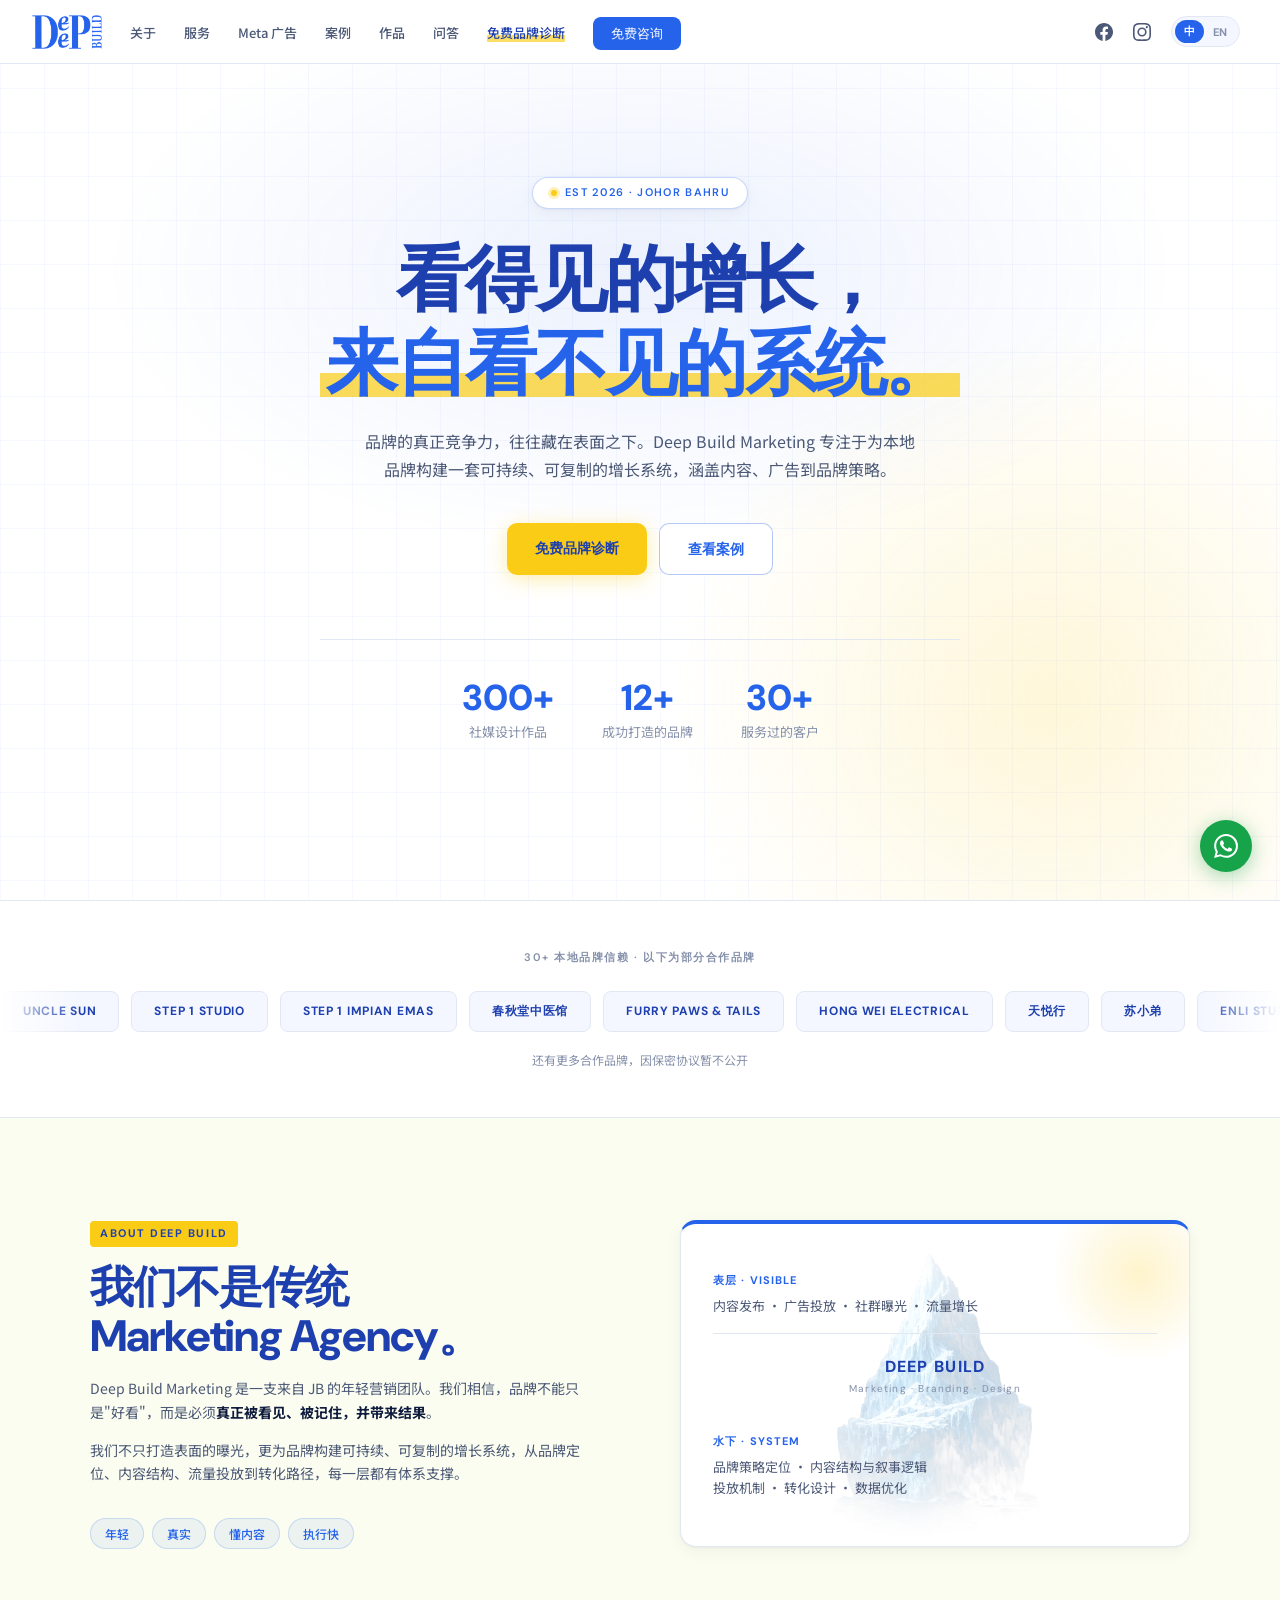
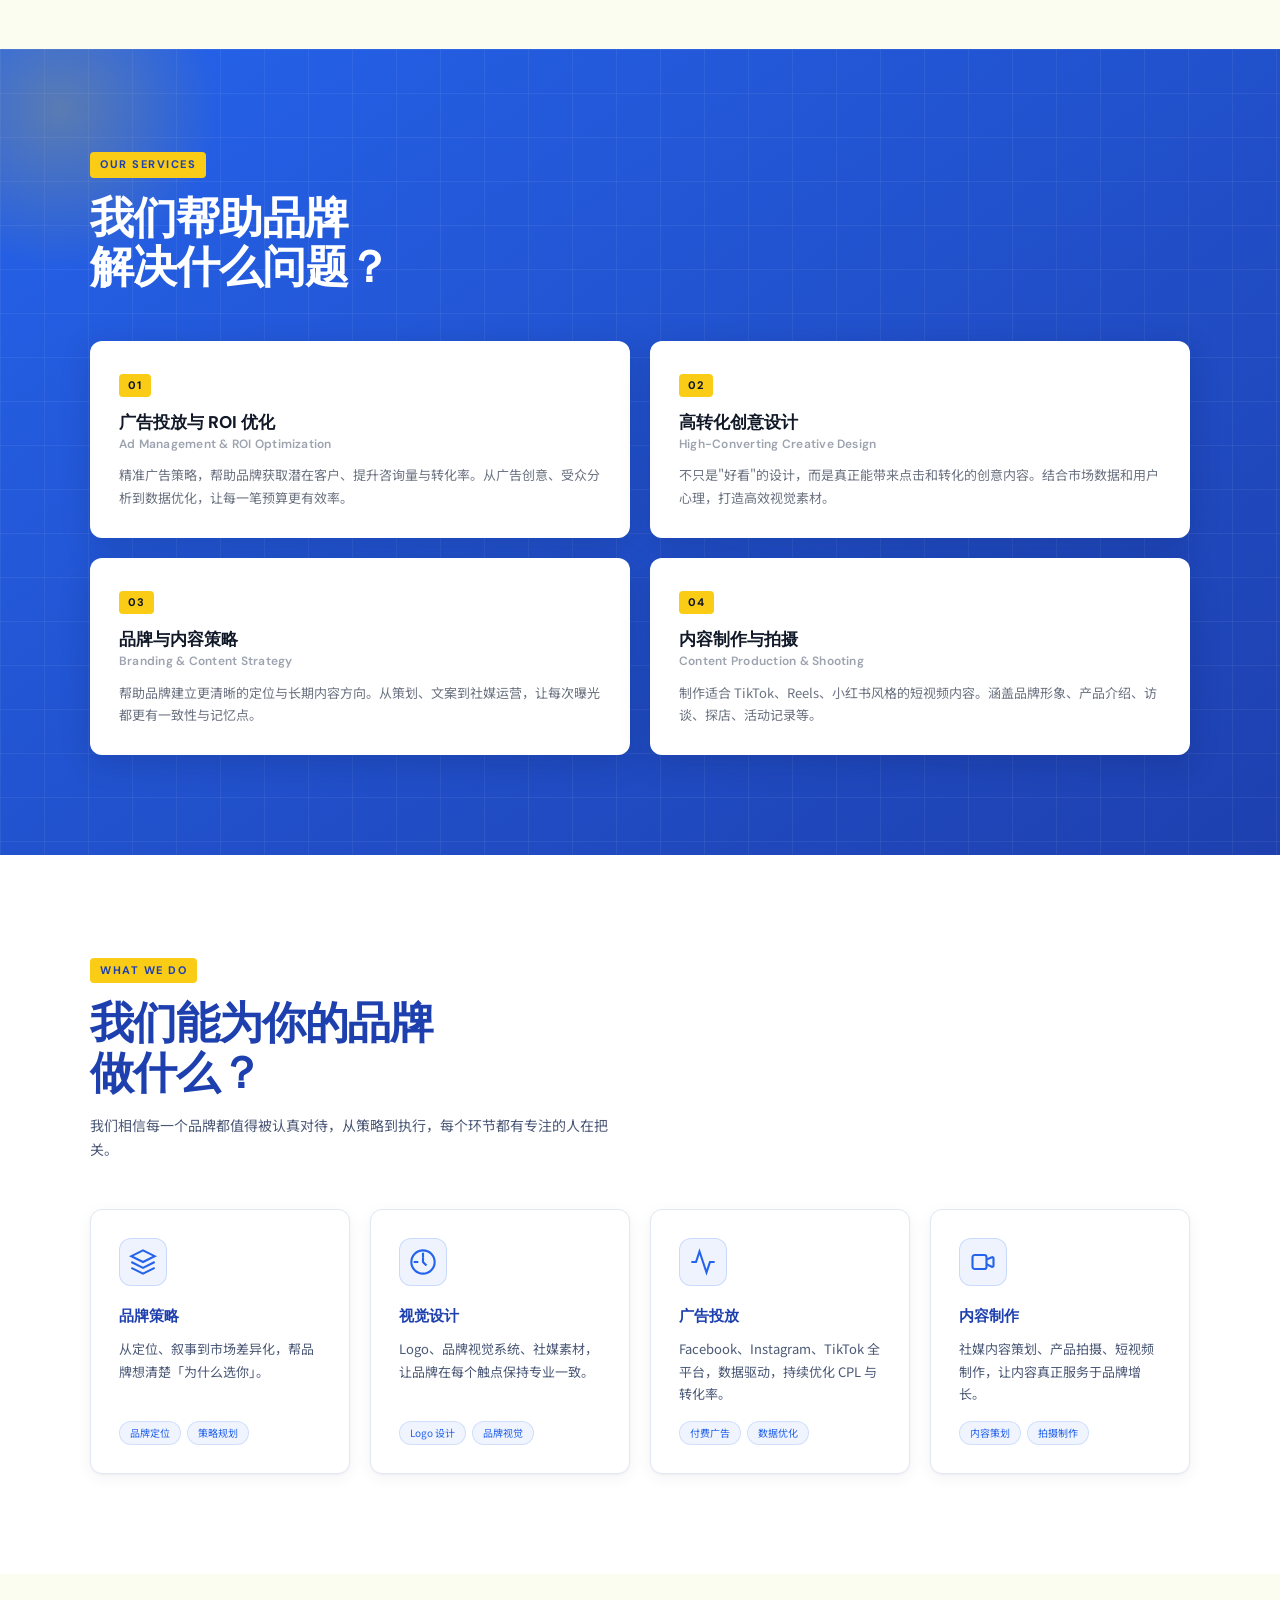
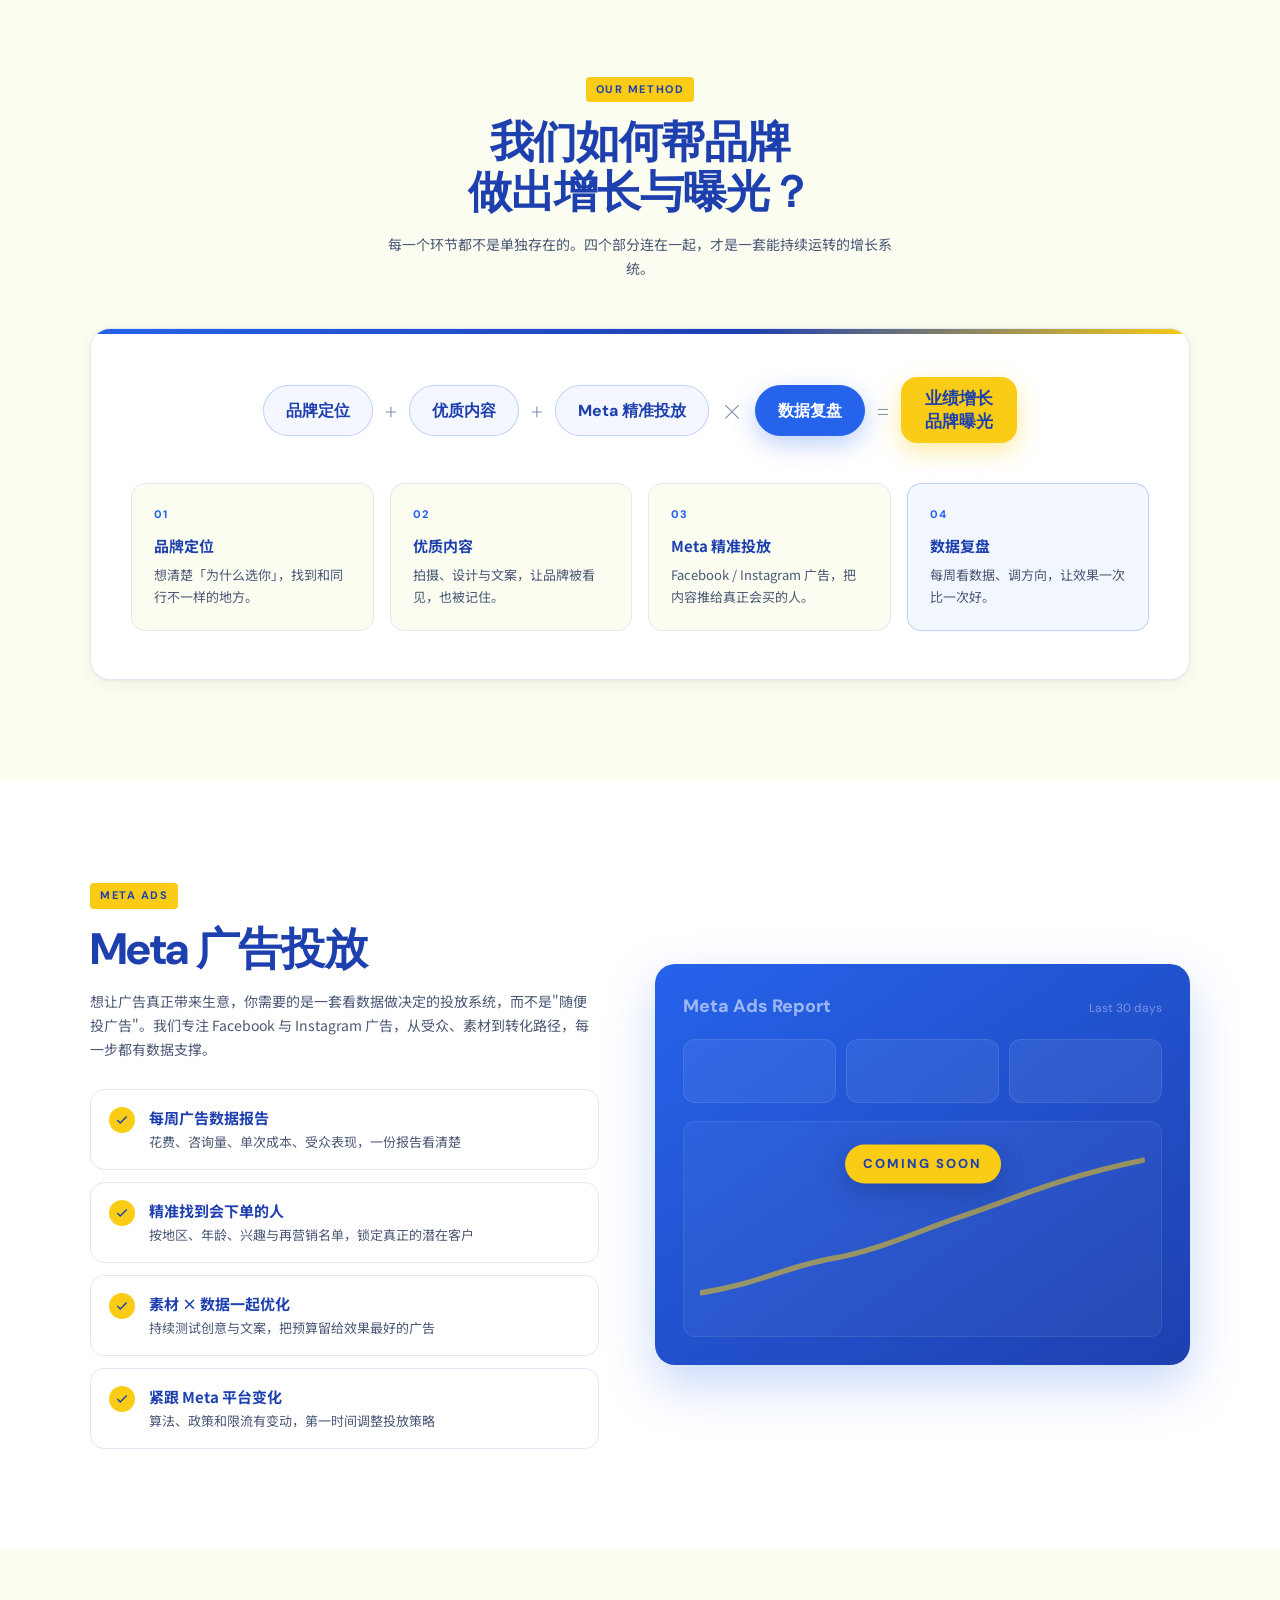
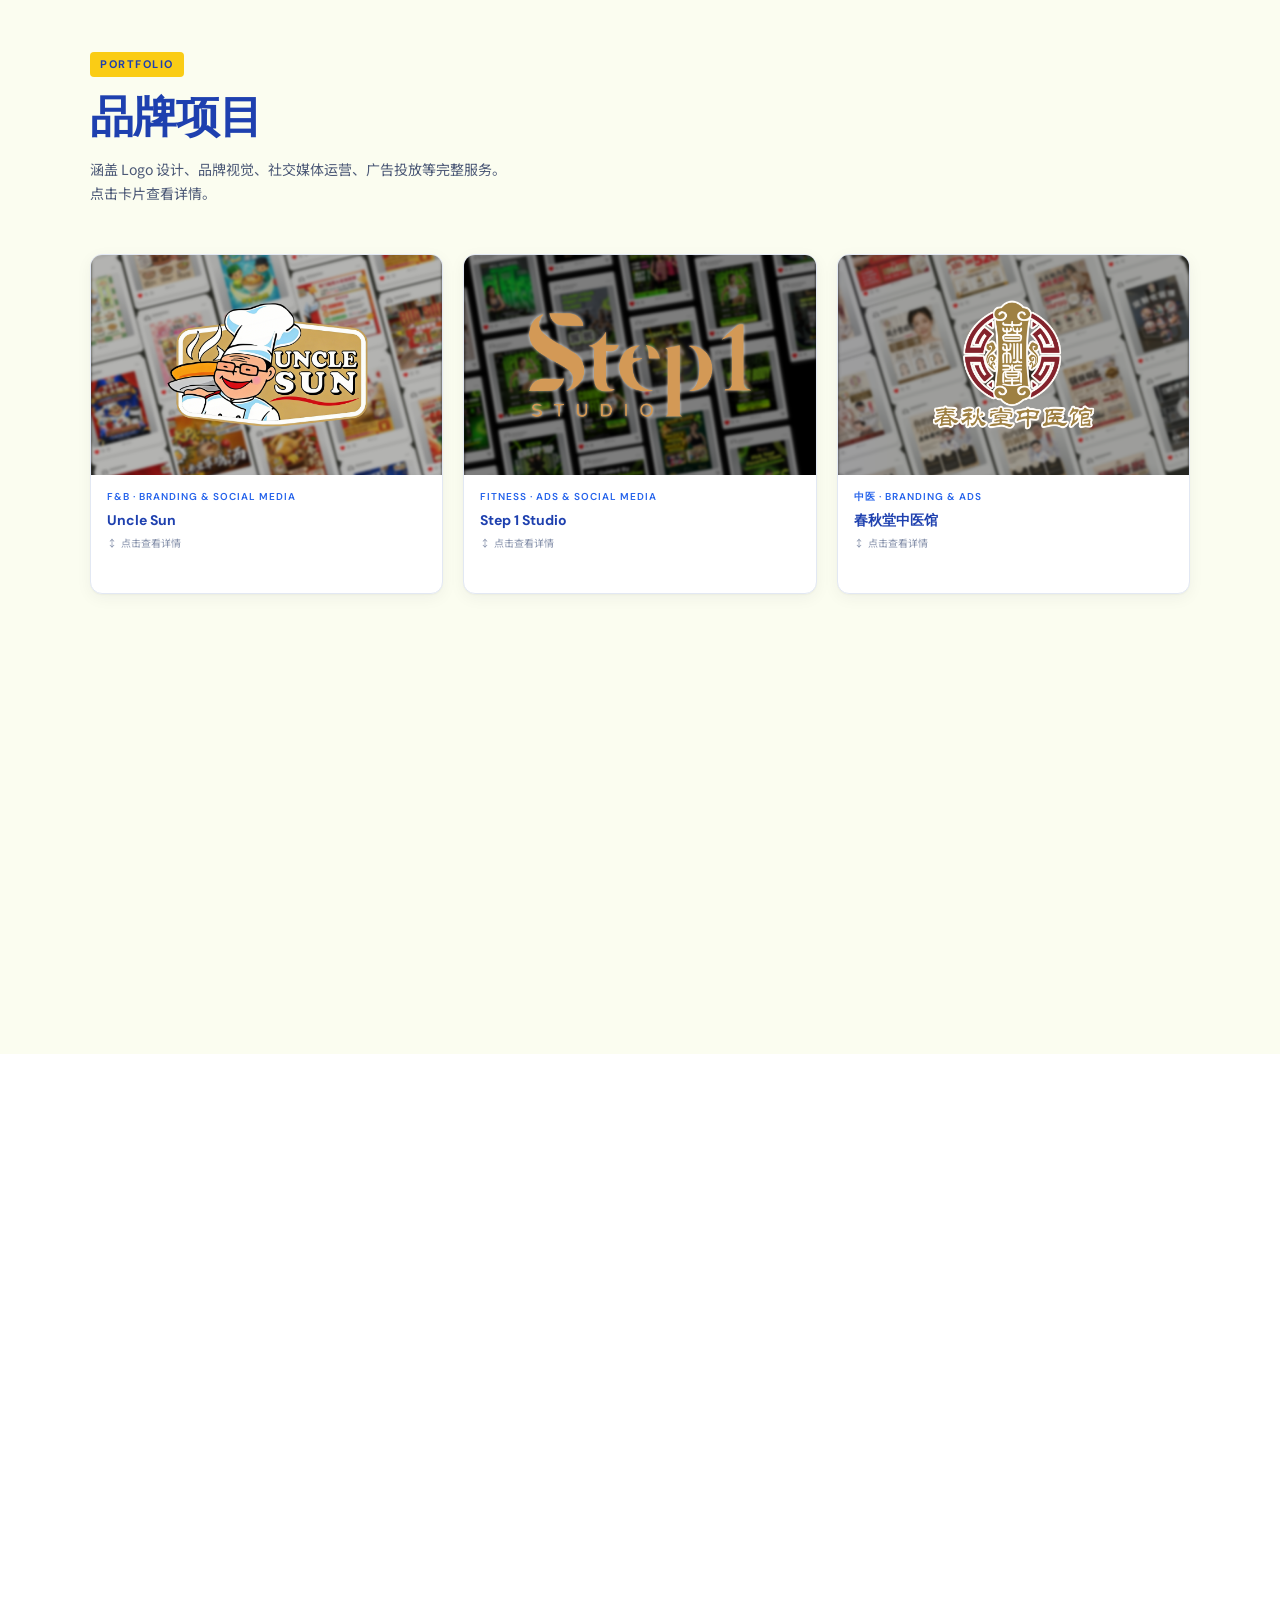
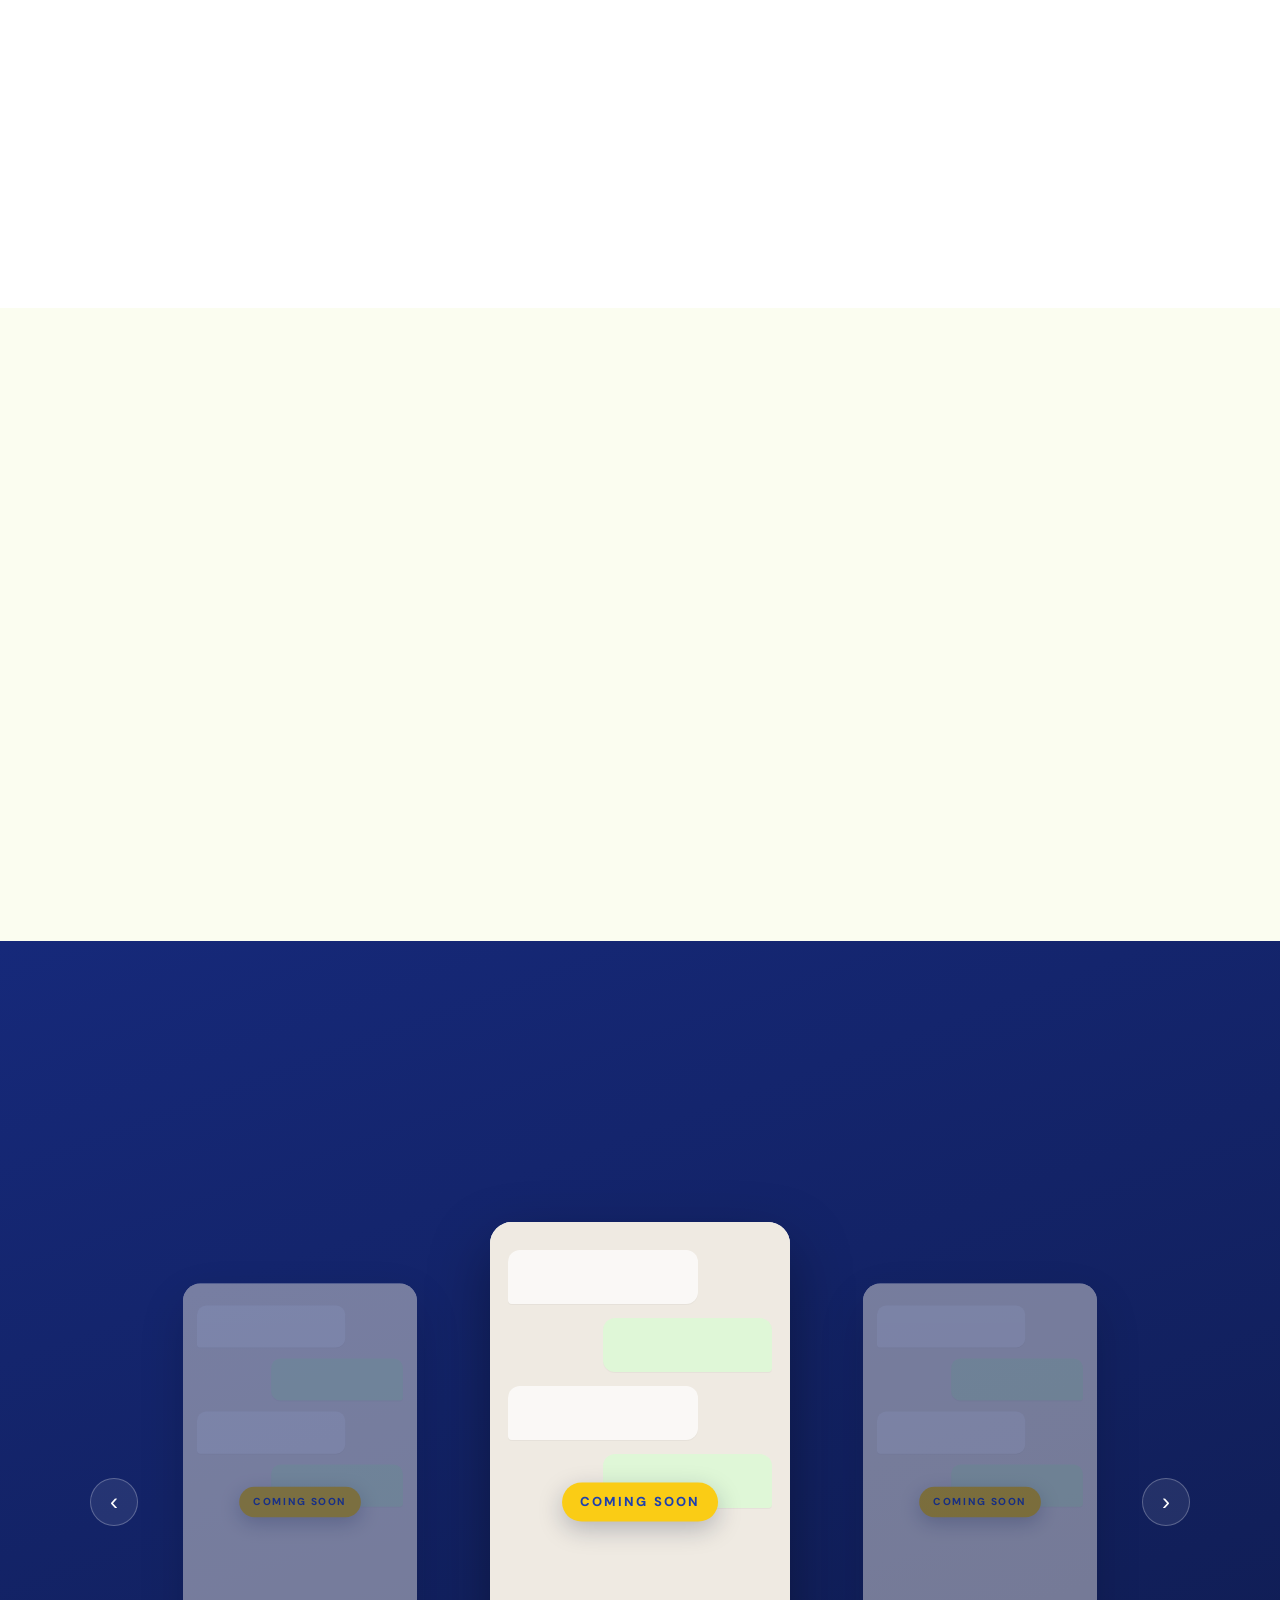
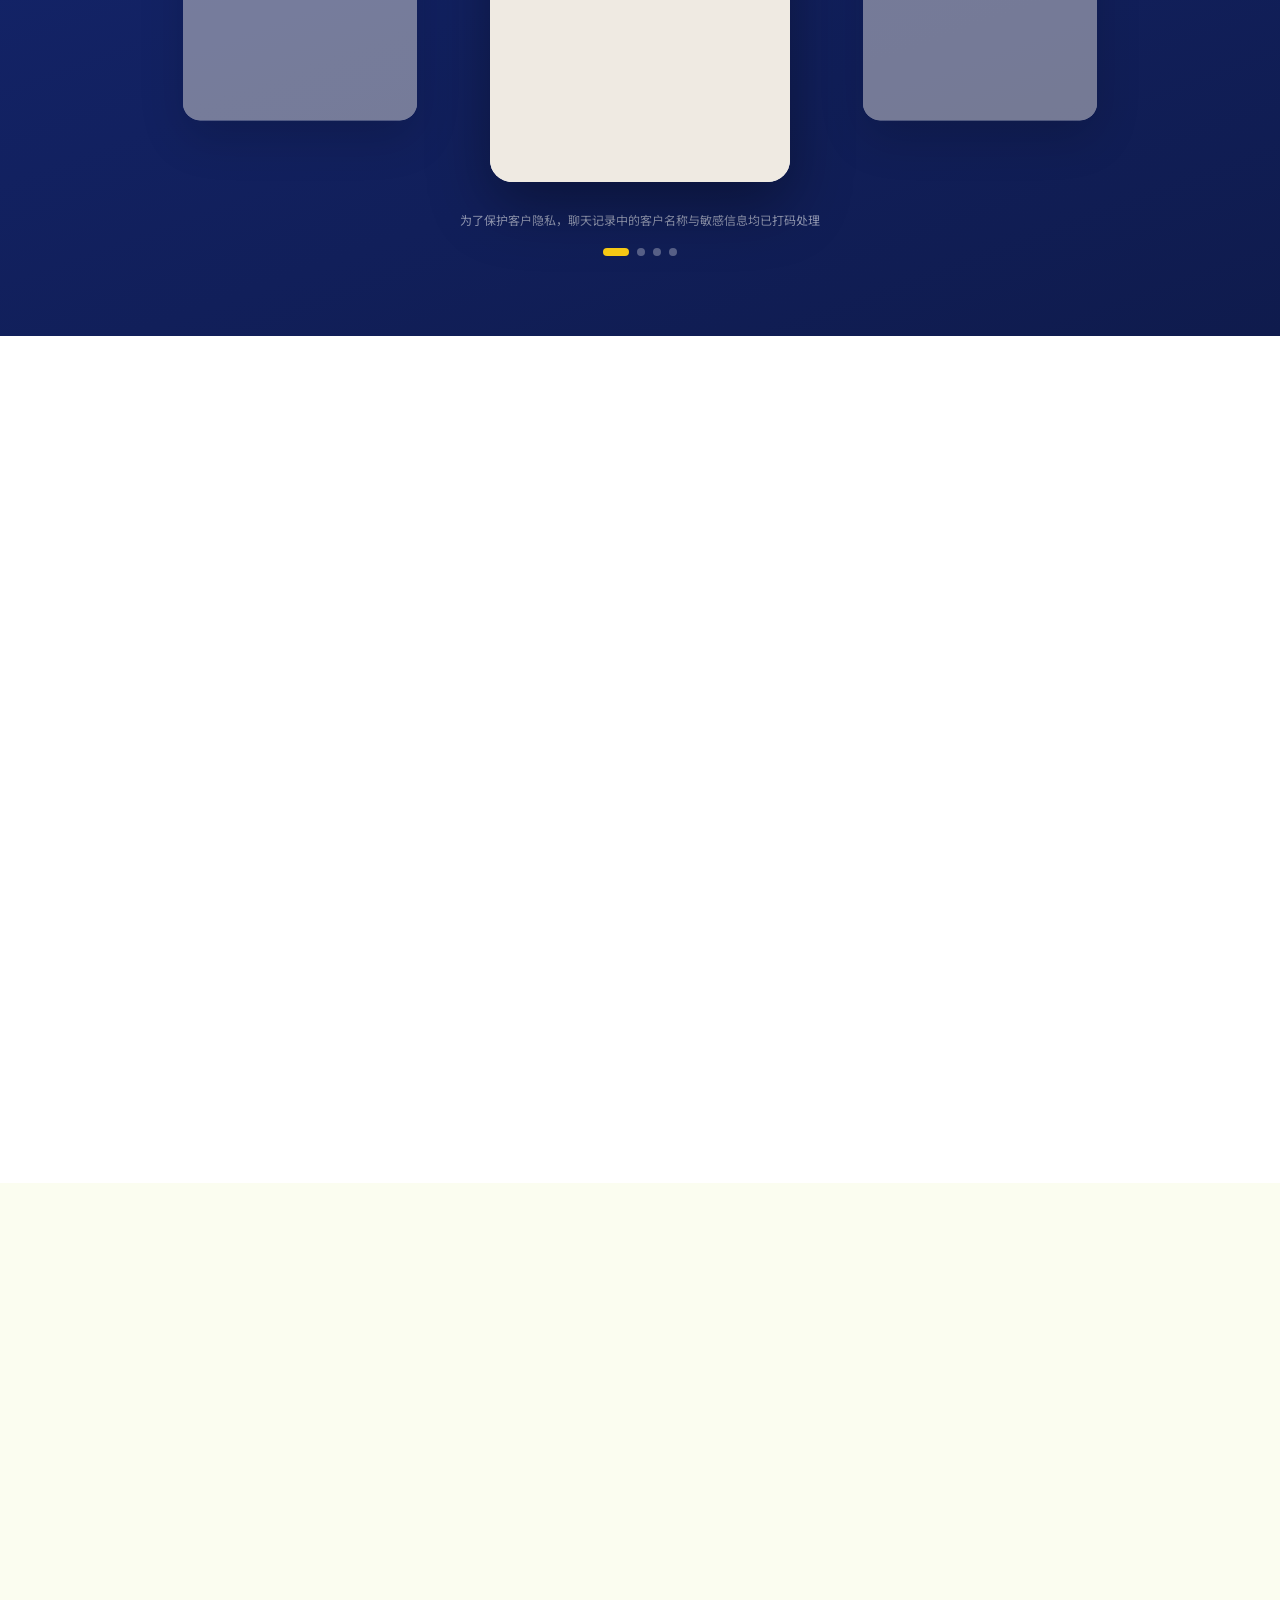
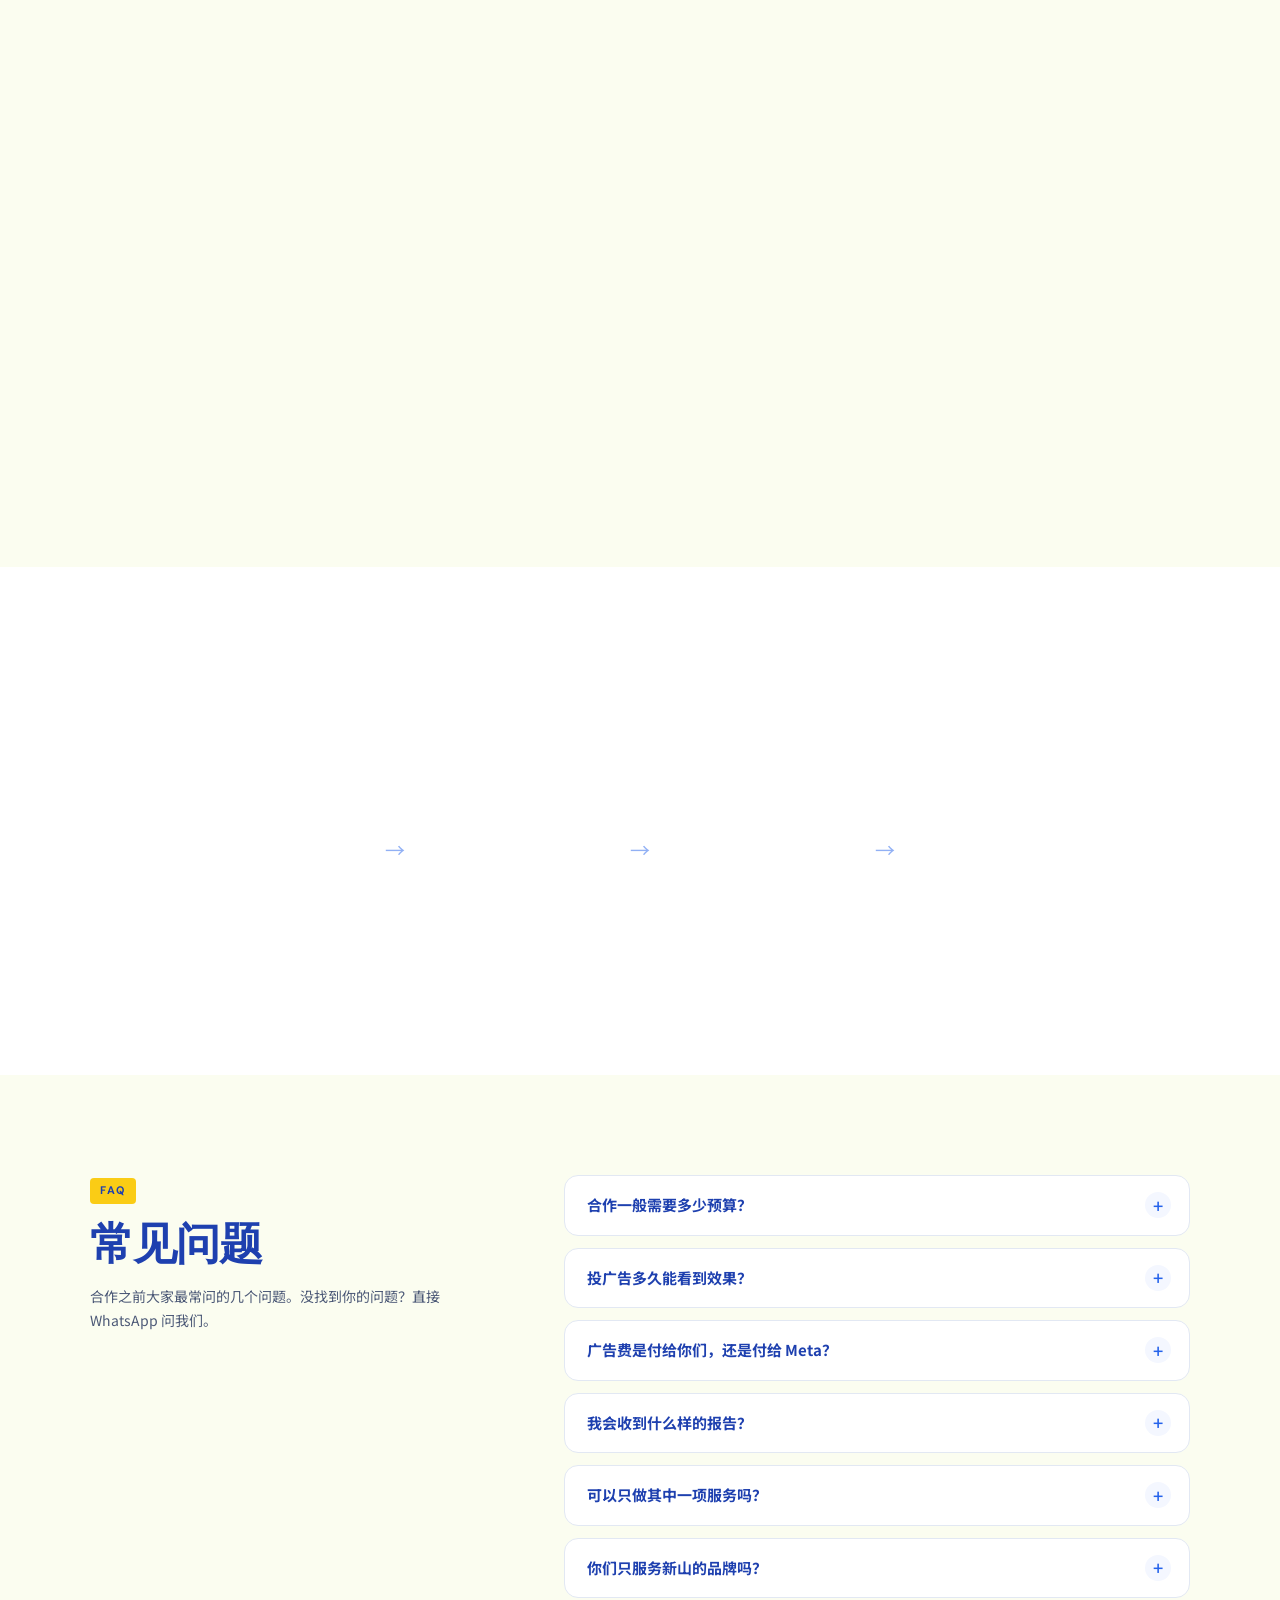
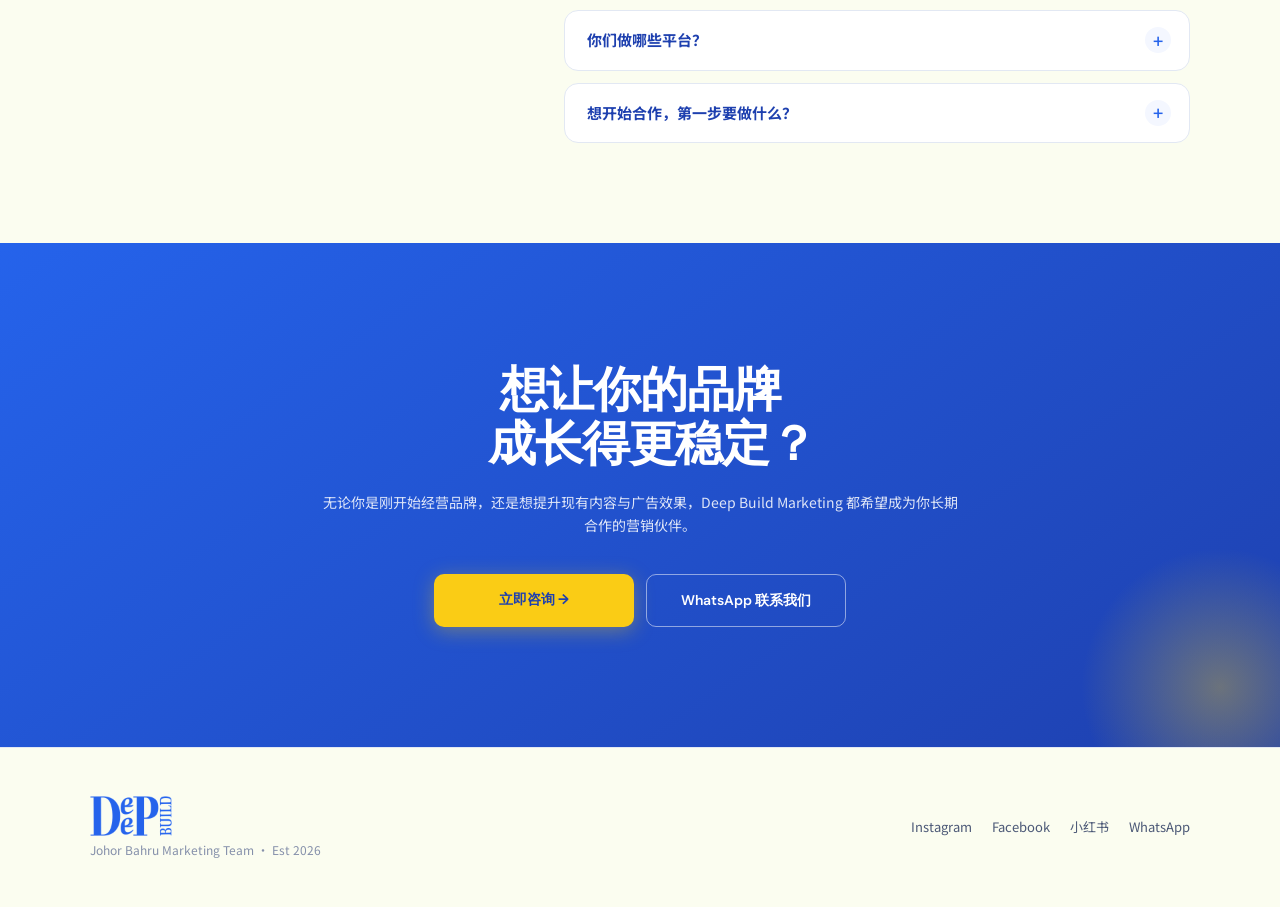
==== commit 7cf55173: "Video page: 9 vertical + 1 landscape video, new homepage thumbnails" ====
--- a/index.html
+++ b/index.html
@@ -804,9 +804,9 @@
     <div class="work-grid">
       <a href="work-videos.html" class="work-tile">
         <div class="work-cover work-cover-video">
-          <img src="https://img.youtube.com/vi/lMjaH3Vzwas/hqdefault.jpg" alt="">
-          <img src="https://img.youtube.com/vi/NHzOV8jsUps/hqdefault.jpg" alt="">
-          <img src="https://img.youtube.com/vi/ps1mPvTa1wY/hqdefault.jpg" alt="">
+          <img src="https://img.youtube.com/vi/bv_3tgTBc0A/hqdefault.jpg" alt="">
+          <img src="https://img.youtube.com/vi/ALwvkMLJmKQ/hqdefault.jpg" alt="">
+          <img src="https://img.youtube.com/vi/PRK0Ee0Ol3g/hqdefault.jpg" alt="">
           <span class="work-cover-icon"><svg viewBox="0 0 24 24" fill="currentColor"><polygon points="6,3 20,12 6,21"/></svg></span>
         </div>
         <div class="work-tile-info">
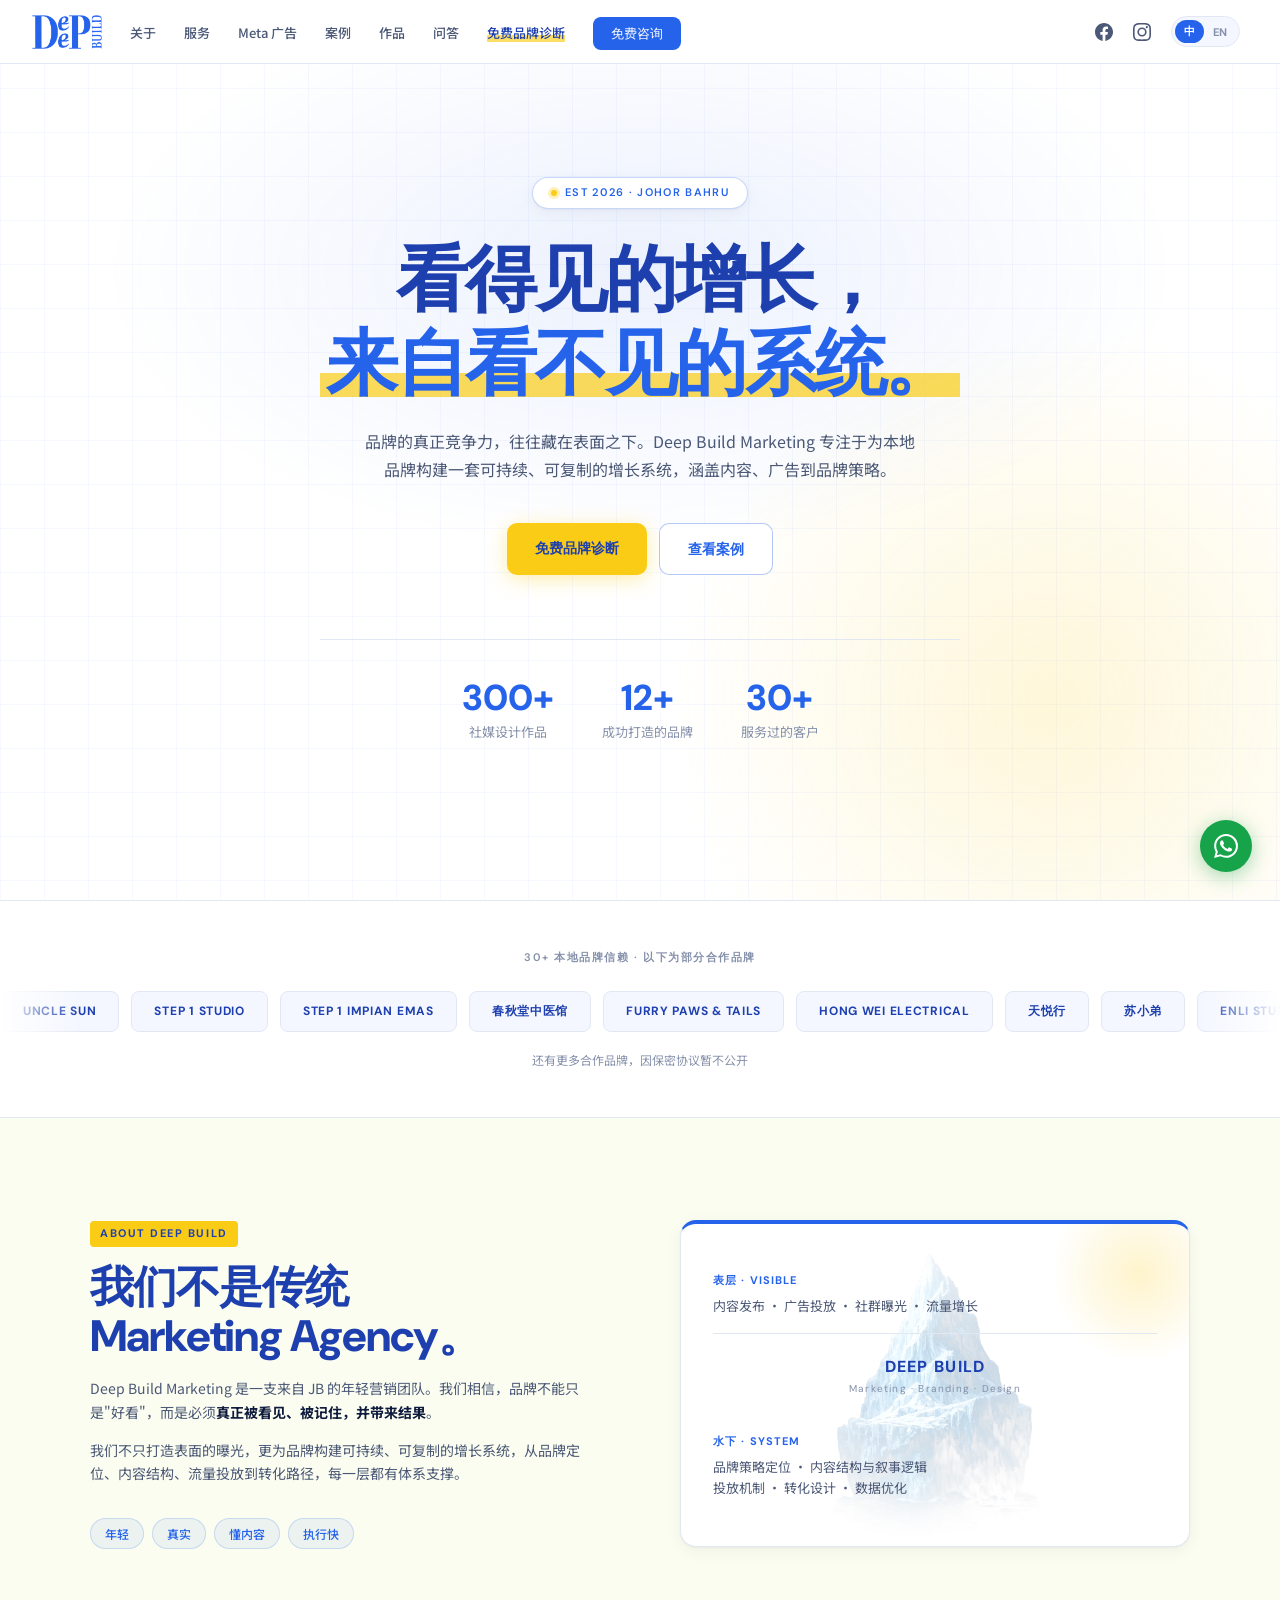
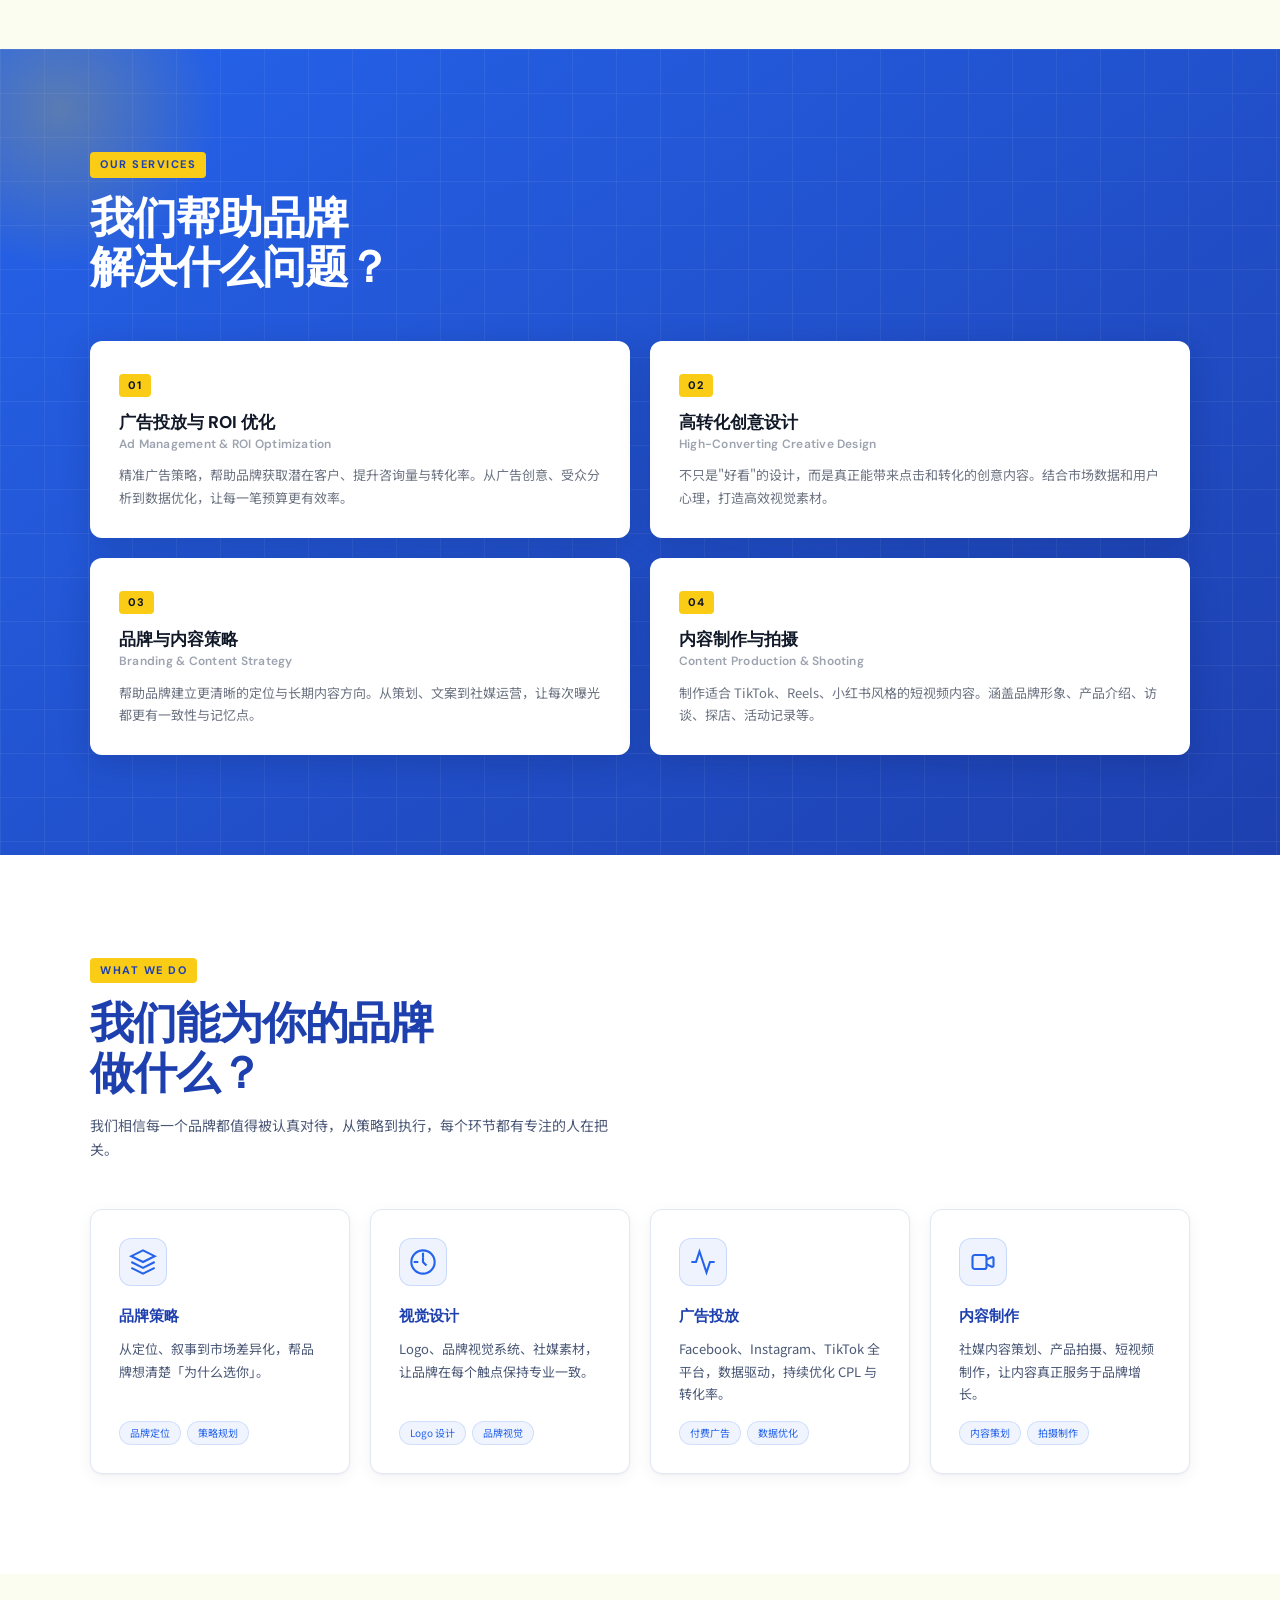
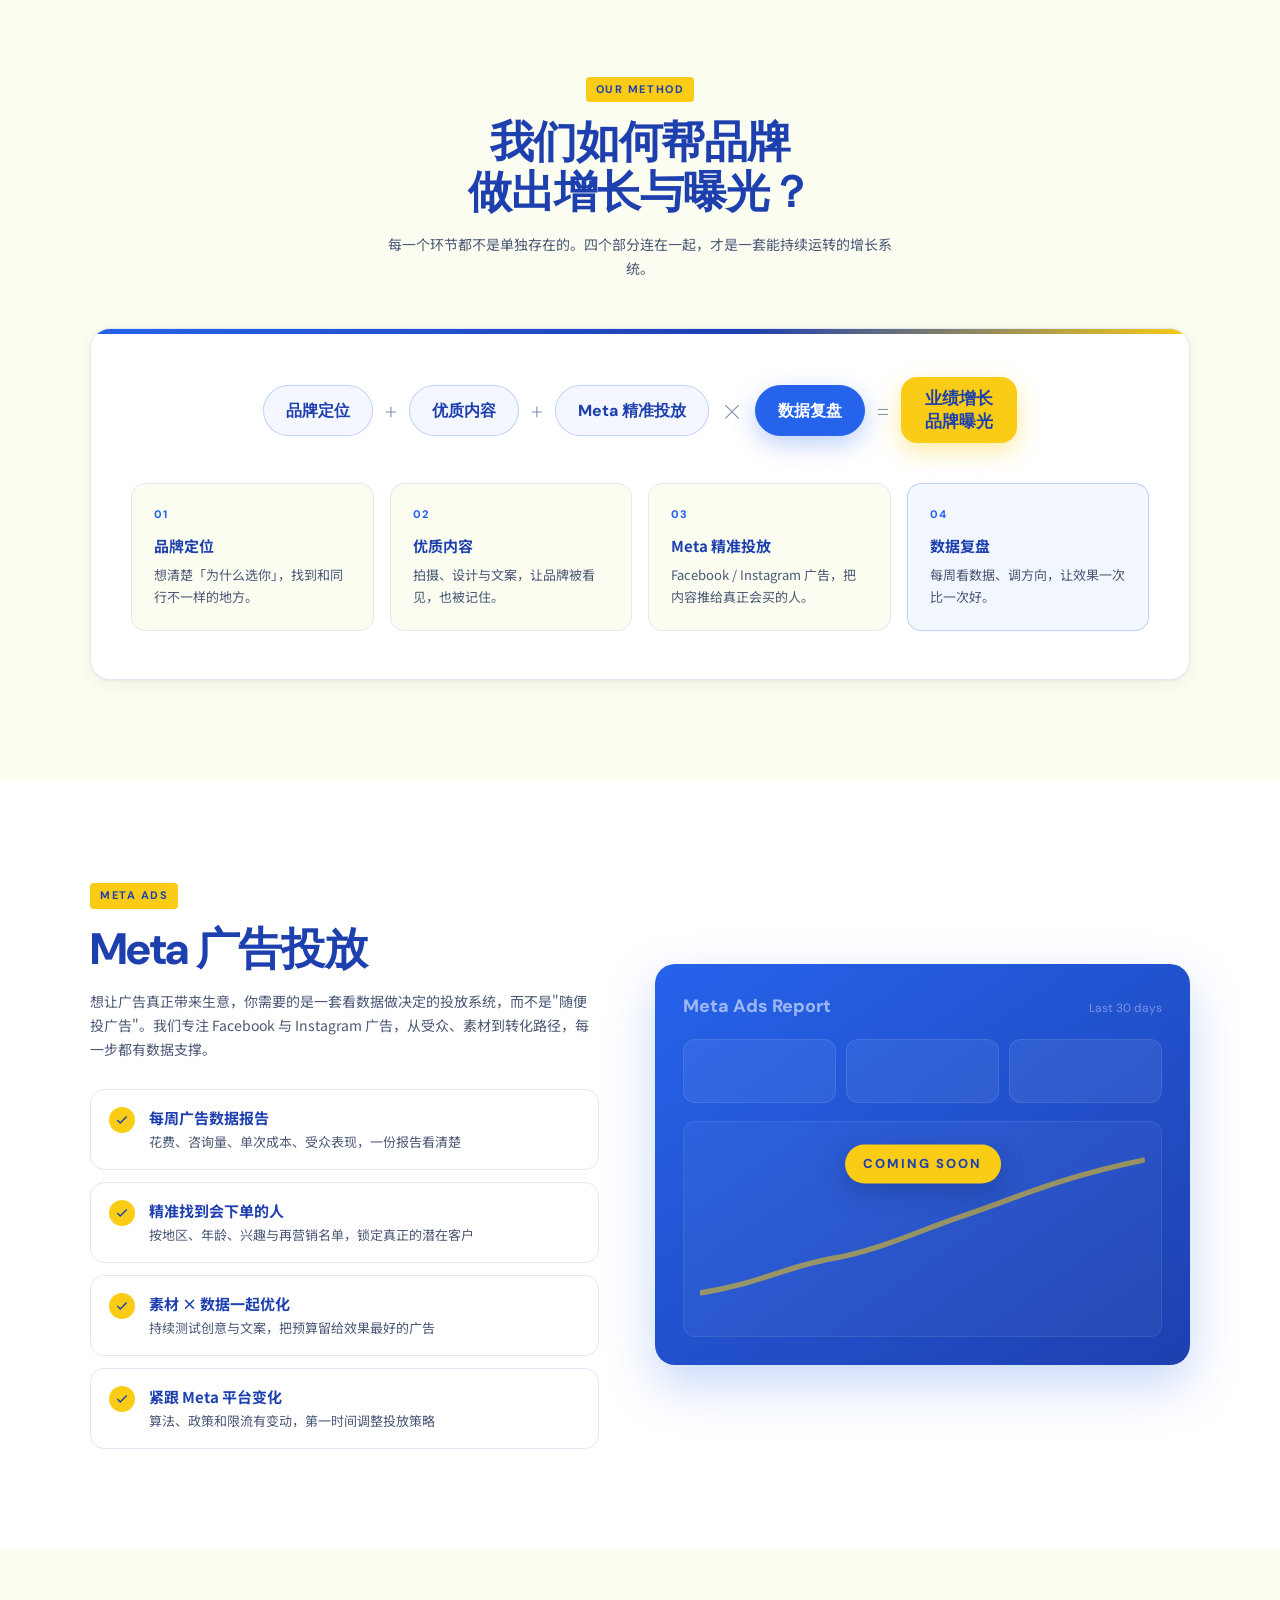
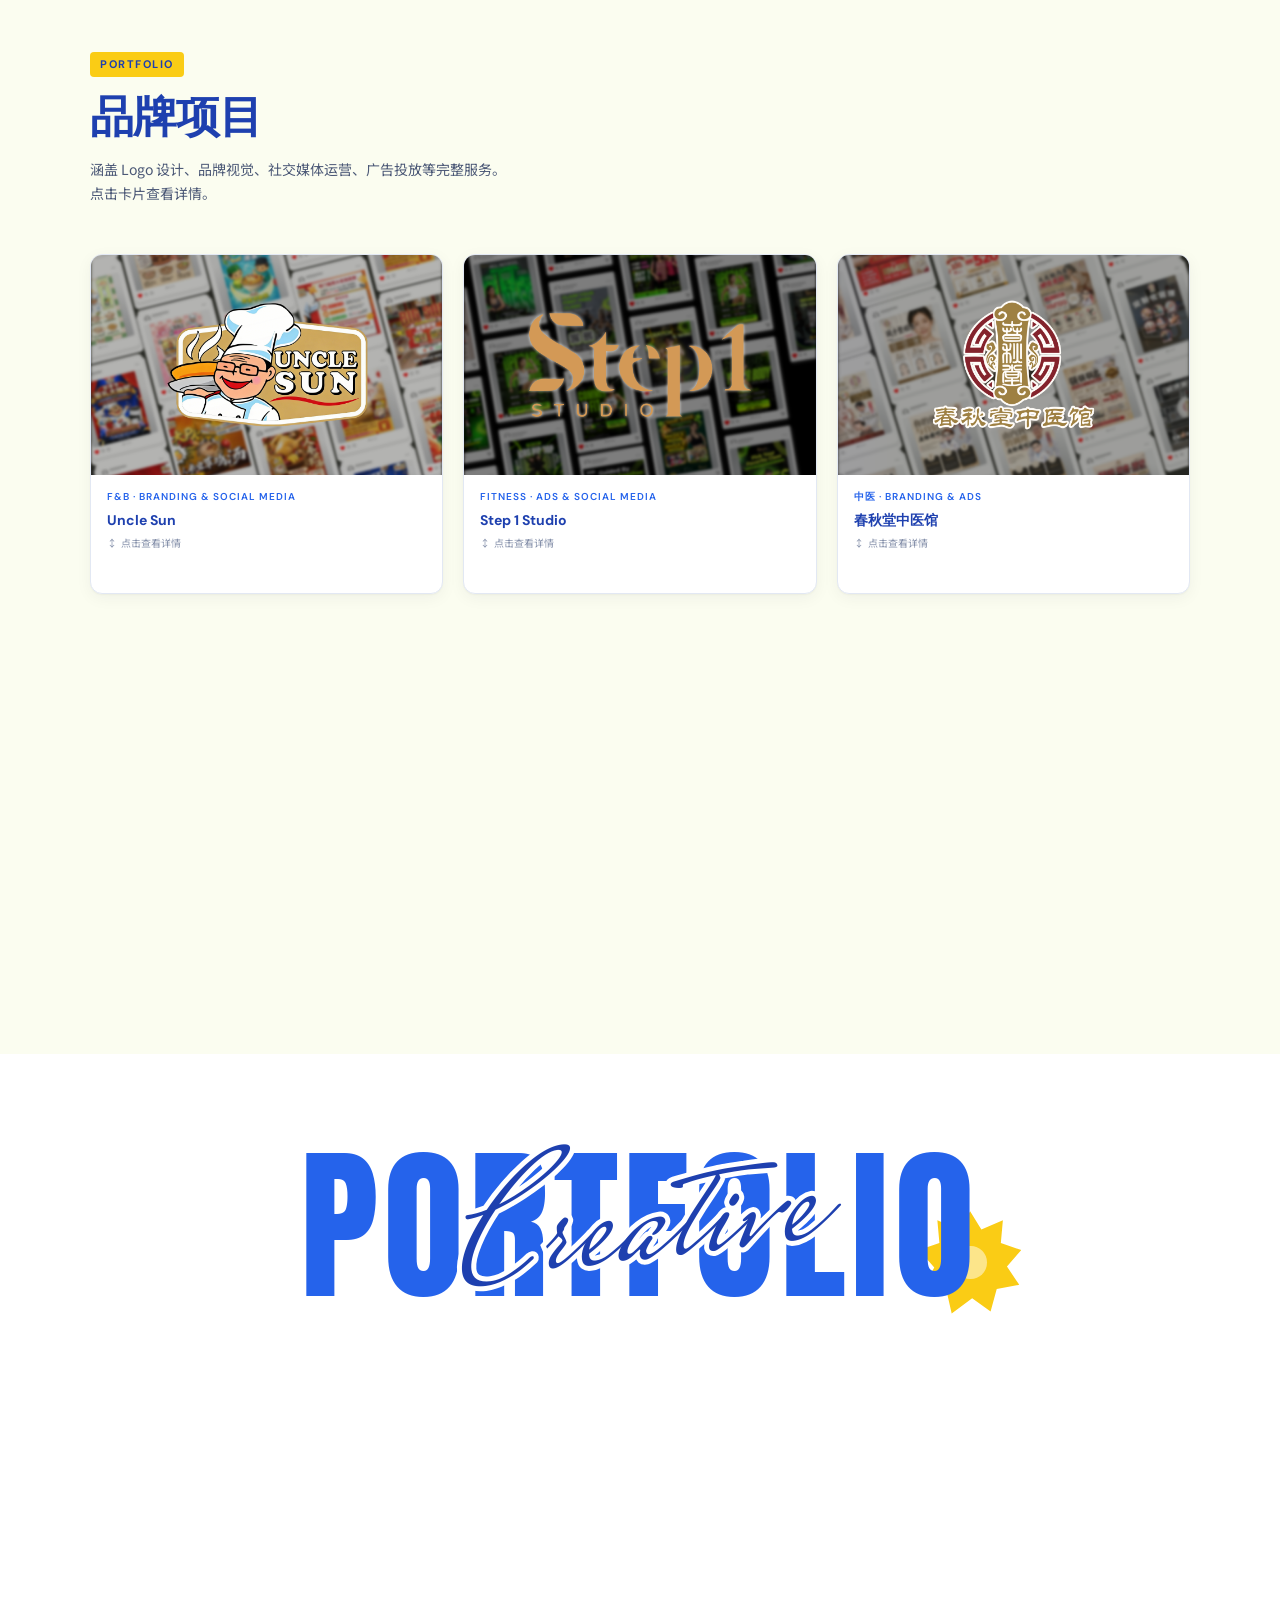
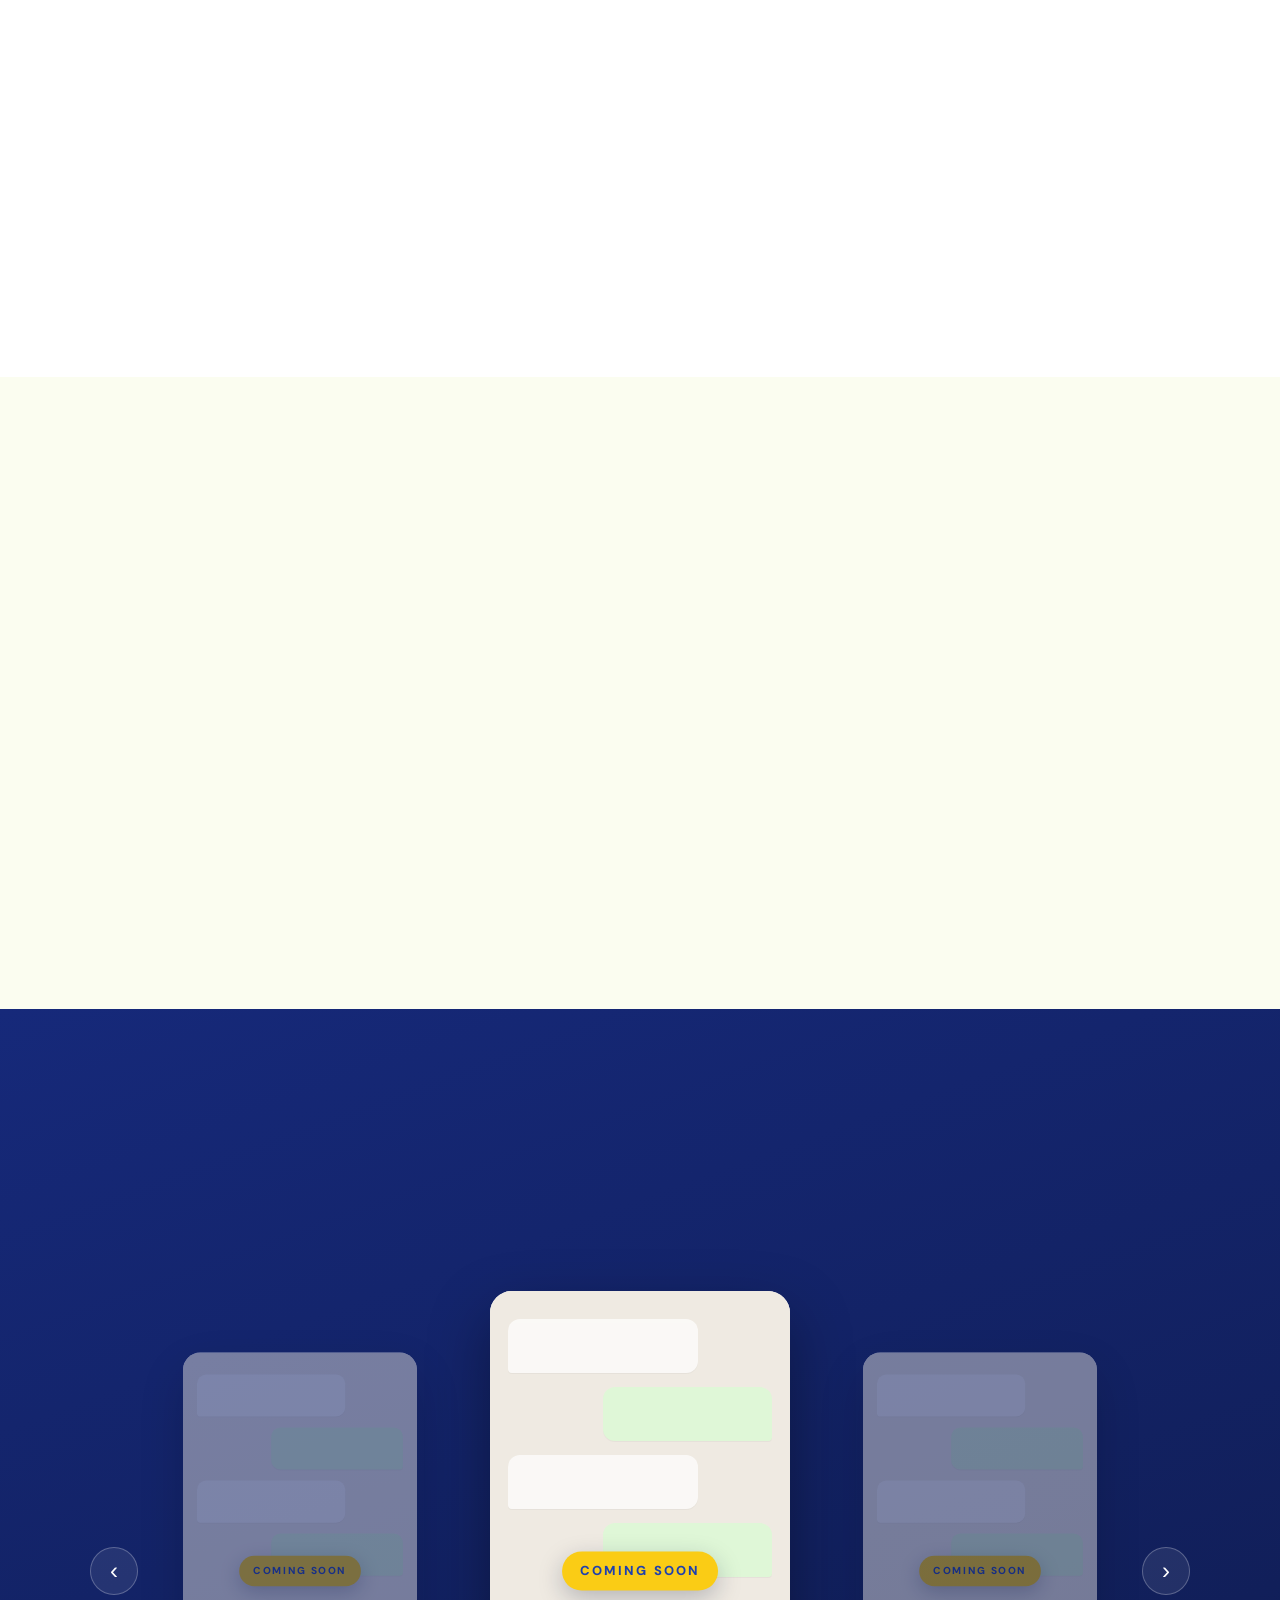
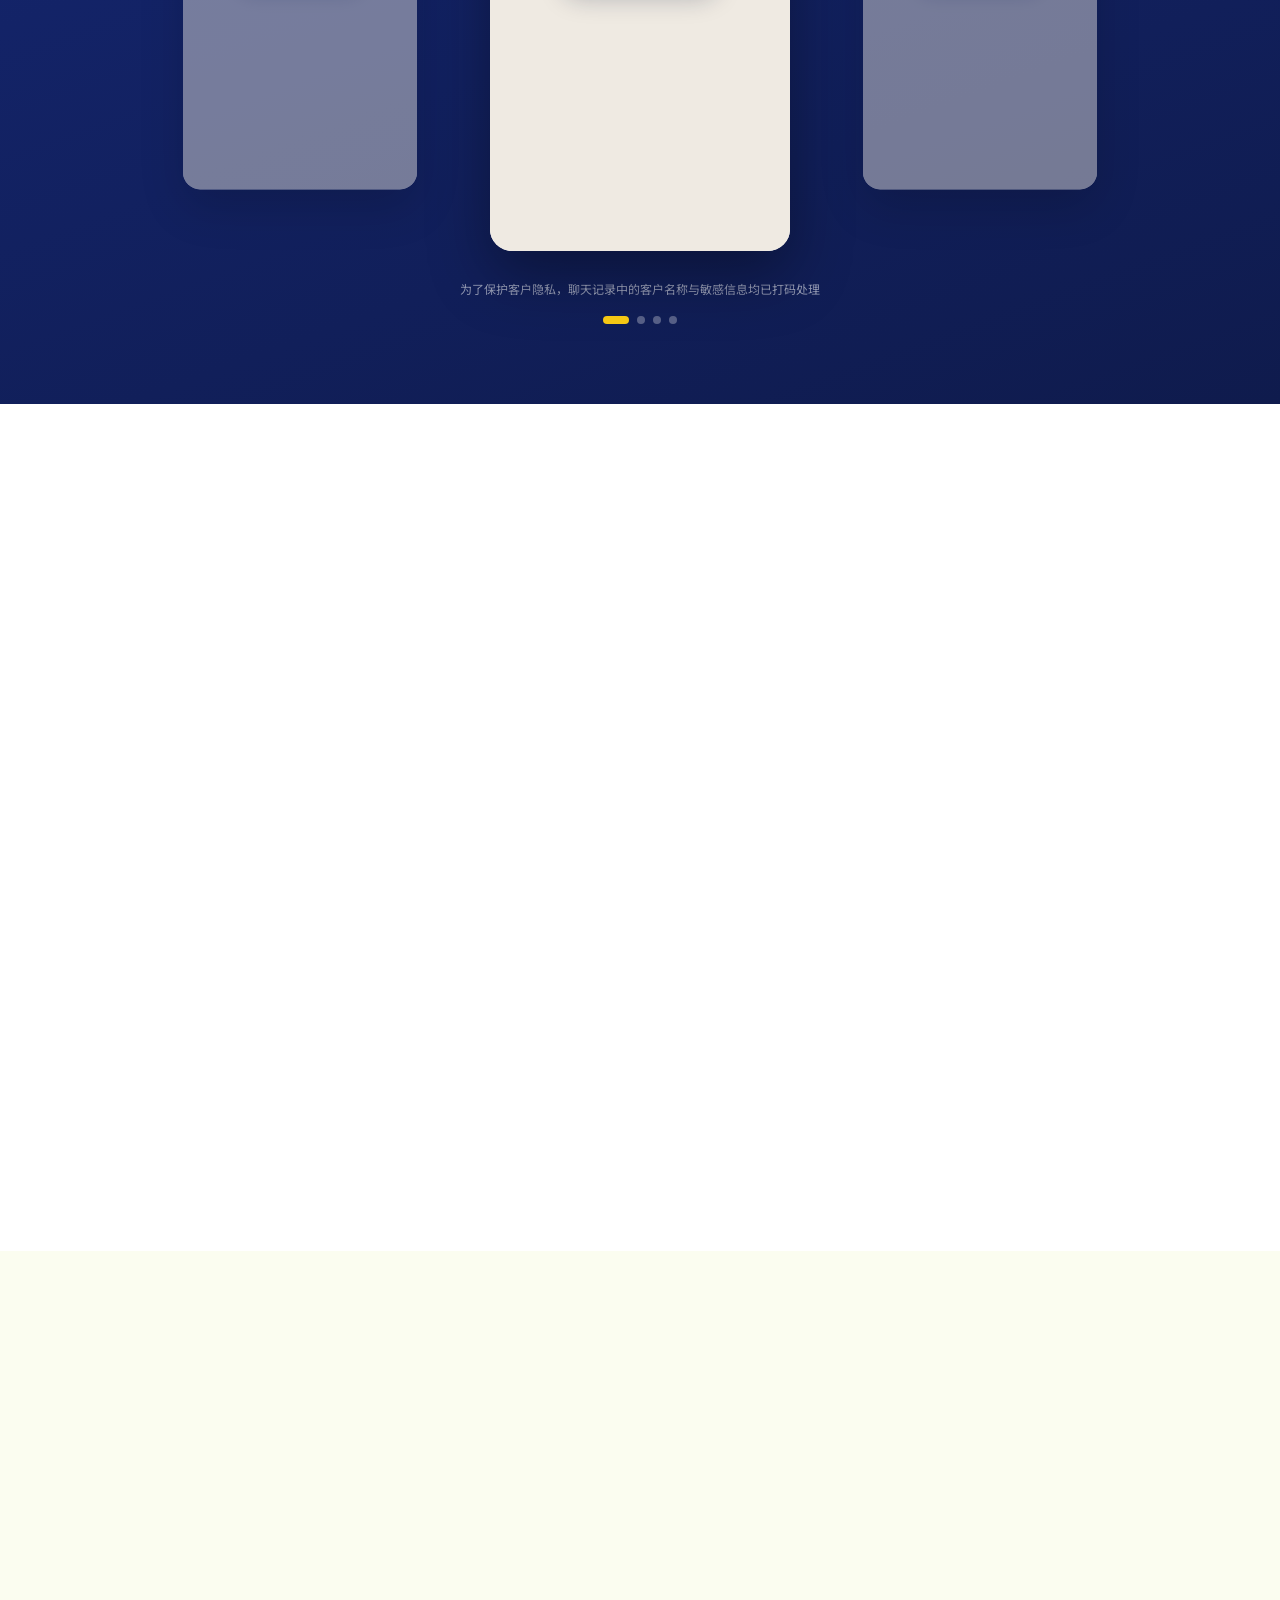
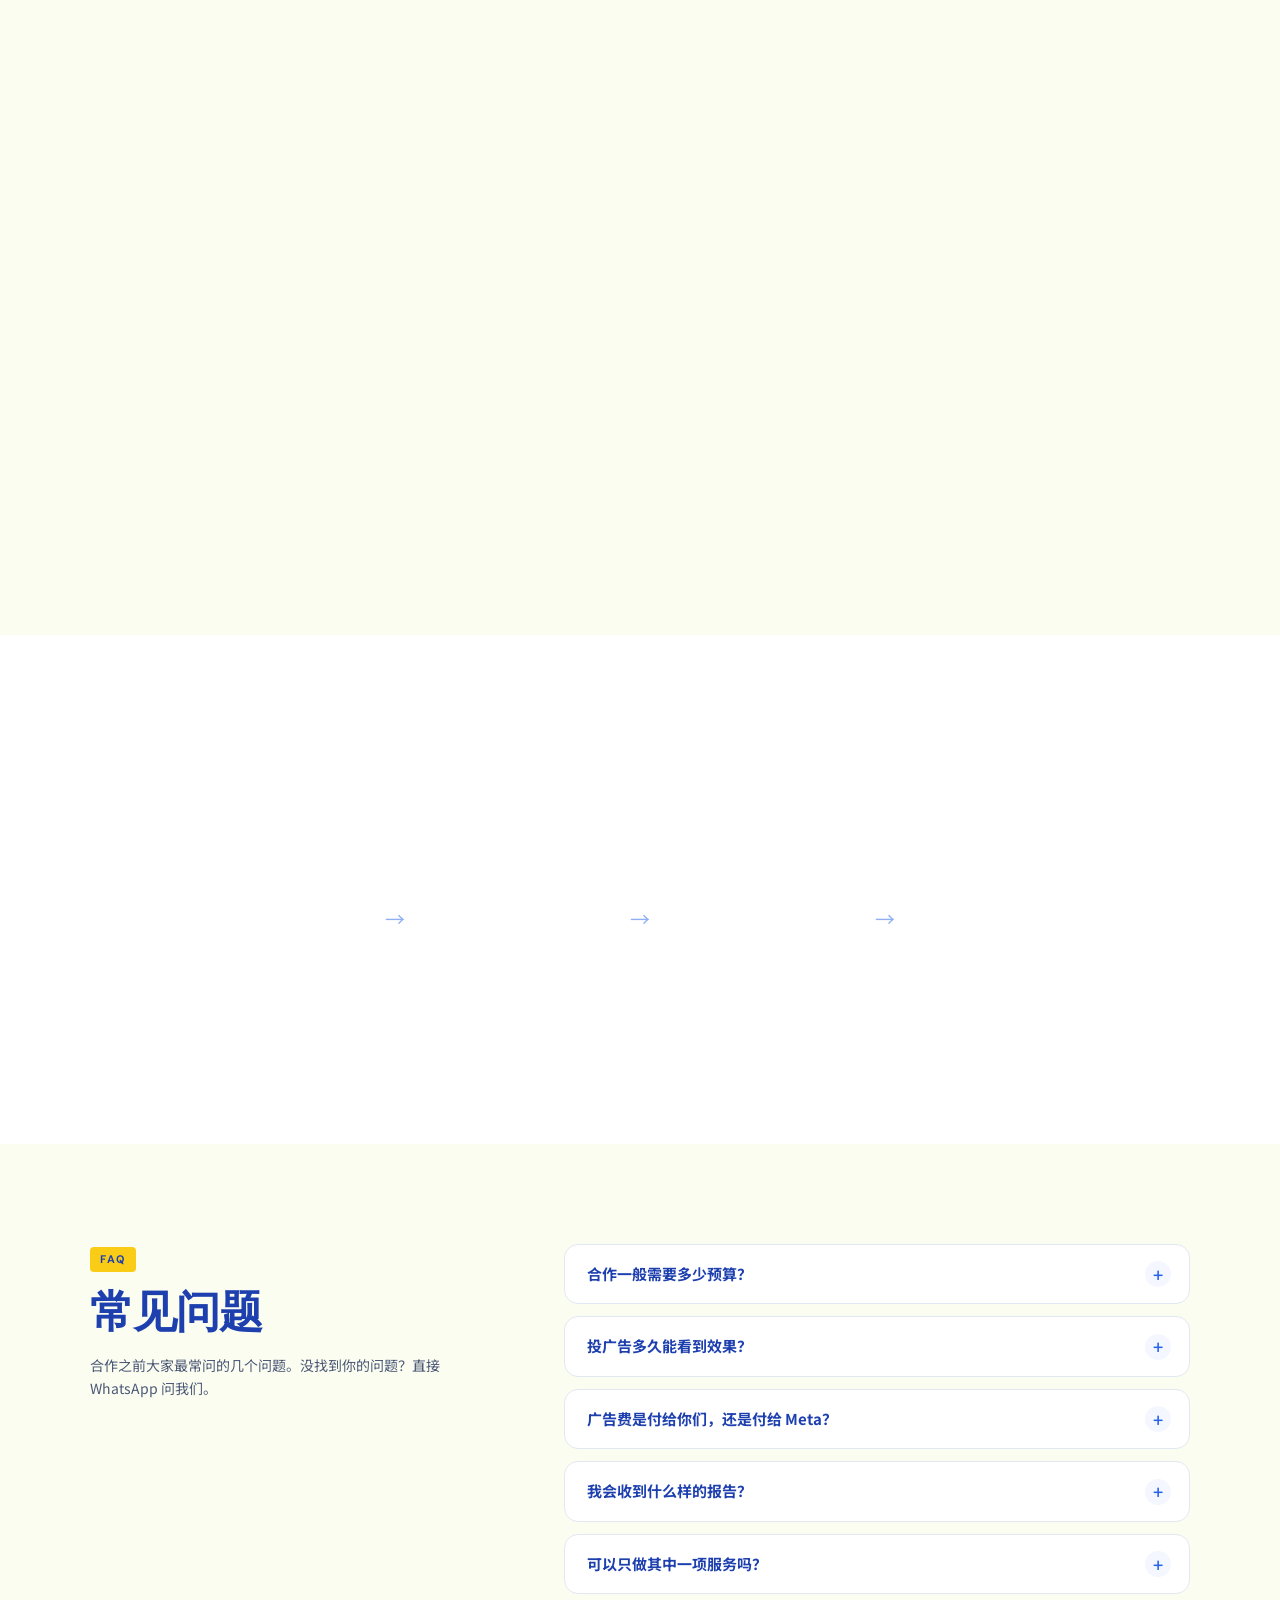
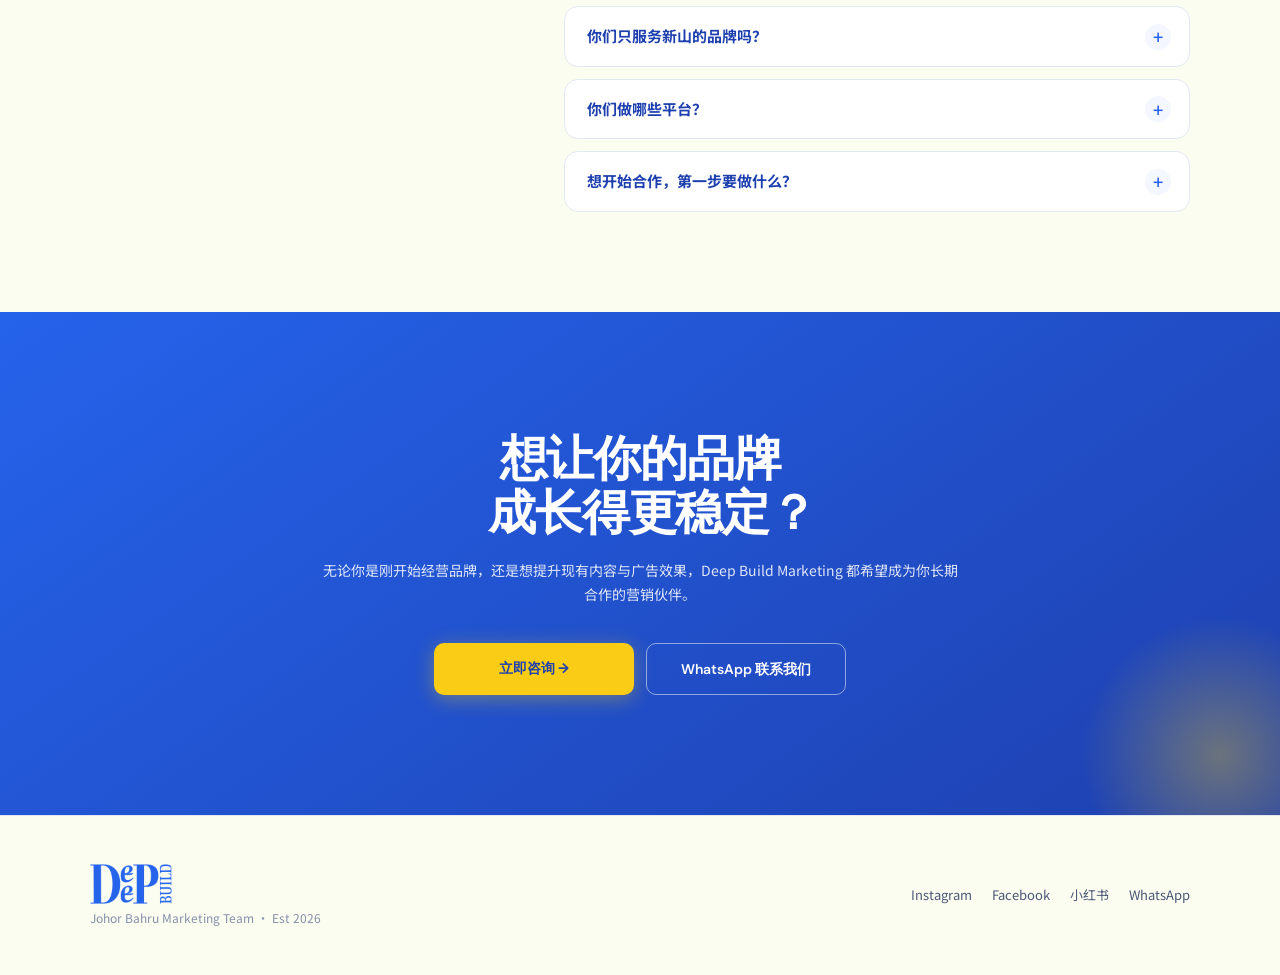
==== commit 0f8ed1ce: "Add Portfolio / Creative wordmark to work sections" ====
--- a/index.html
+++ b/index.html
@@ -33,7 +33,7 @@
 }
 </script>
 <link rel="preconnect" href="https://fonts.googleapis.com">
-<link href="https://fonts.googleapis.com/css2?family=DM+Sans:wght@400;500;600;700;800&family=Noto+Sans+SC:wght@300;400;500;700&display=swap" rel="stylesheet">
+<link href="https://fonts.googleapis.com/css2?family=Anton&family=Mrs+Saint+Delafield&family=DM+Sans:wght@400;500;600;700;800&family=Noto+Sans+SC:wght@300;400;500;700&display=swap" rel="stylesheet">
 <style>
 /* ===== RESET & BASE ===== */
 *,*::before,*::after{box-sizing:border-box;margin:0;padding:0}
@@ -232,6 +232,8 @@
 /* ===== WORK (entry tiles to sub-pages) ===== */
 #work{padding:100px 24px}
 .work-inner{max-width:1100px;margin:0 auto}
+.work-head{text-align:center}
+.work-head .section-sub{margin:0 auto}
 .work-grid{display:grid;grid-template-columns:repeat(3,1fr);gap:20px;margin-top:48px}
 .work-tile{display:flex;flex-direction:column;background:#fff;border:1px solid var(--border);border-radius:16px;overflow:hidden;text-decoration:none;color:inherit;box-shadow:var(--shadow);transition:border-color 0.3s,transform 0.25s,box-shadow 0.3s}
 .work-tile:hover{border-color:rgba(37,99,235,0.4);transform:translateY(-5px);box-shadow:var(--shadow-hover)}
@@ -499,6 +501,24 @@
   .faq-head{position:static}
 }
 
+/* ===== PORTFOLIO WORDMARK =====
+   Big condensed word with a handwritten script laid across it (editorial "Portfolio / Creative" look).
+   Markup: <div class="wordmark" aria-hidden="true"><span class="wm-big">PORTFOLIO</span><span class="wm-script">Creative</span><i class="wm-burst"></i></div> */
+.wordmark{position:relative;display:inline-block;line-height:0.82;margin:4px 0 22px;user-select:none}
+.wm-big{display:block;font-family:'Anton',sans-serif;font-size:clamp(64px,13vw,176px);letter-spacing:0.03em;color:var(--accent);text-transform:uppercase;position:relative;z-index:1}
+.wm-script{position:absolute;left:50%;top:50%;z-index:2;transform:translate(-50%,-46%) rotate(-7deg);font-family:'Mrs Saint Delafield',cursive;font-size:clamp(72px,13.5vw,186px);line-height:1;color:var(--navy);white-space:nowrap;-webkit-text-stroke:10px #fff;paint-order:stroke fill}
+.wm-burst{position:absolute;right:-6%;bottom:-14%;width:clamp(54px,8vw,104px);aspect-ratio:1;z-index:0;background:var(--gold);clip-path:polygon(50% 0,61% 18%,82% 9%,80% 31%,100% 38%,86% 54%,98% 72%,76% 76%,70% 98%,52% 85%,32% 100%,27% 78%,4% 74%,15% 55%,0 38%,20% 31%,18% 9%,39% 18%)}
+.wm-burst::after{content:'';position:absolute;inset:34%;border-radius:50%;background:#fff;opacity:0.5}
+/* entrance: letters rise, then the script writes itself in from left to right */
+.wordmark .wm-big{animation:wmRise 0.8s cubic-bezier(0.2,0.7,0.2,1) backwards}
+.wordmark .wm-script{animation:wmWrite 1.1s 0.35s cubic-bezier(0.3,0.7,0.2,1) backwards}
+.wordmark .wm-burst{animation:wmSpin 0.9s 0.6s cubic-bezier(0.3,1.5,0.5,1) backwards}
+@keyframes wmRise{from{opacity:0;transform:translateY(30px)}}
+@keyframes wmWrite{from{clip-path:inset(0 100% 0 0);opacity:0.2}to{clip-path:inset(0 0 0 0)}}
+@keyframes wmSpin{from{opacity:0;transform:scale(0.3) rotate(-90deg)}}
+@media(prefers-reduced-motion:reduce){.wordmark .wm-big,.wordmark .wm-script,.wordmark .wm-burst{animation:none}}
+@media(max-width:640px){.wm-script{-webkit-text-stroke:6px #fff}}
+
 /* ===== SECTION RHYTHM =====
    One place that sets each section's background so neighbours always alternate:
    white → cream → blue accents, dark navy for the chat proof. Change the order here
@@ -798,9 +818,11 @@
 <!-- WORK · 内容作品 -->
 <section id="work">
   <div class="work-inner">
-    <div class="section-label">Our Work</div>
-    <h2 class="section-title">我们做过的<br>内容作品</h2>
+    <div class="work-head">
+      <div class="wordmark" aria-hidden="true"><span class="wm-big">Portfolio</span><span class="wm-script">Creative</span><i class="wm-burst"></i></div>
+      <h2 class="section-title">我们做过的内容作品</h2>
     <p class="section-sub">视频、单图广告、懒人包，点进去看看我们为品牌做过的内容。</p>
+    </div>
     <div class="work-grid">
       <a href="work-videos.html" class="work-tile">
         <div class="work-cover work-cover-video">
@@ -1336,6 +1358,7 @@
   "作品": "Work",
   "我们做过的": "Content",
   "内容作品": "we've created",
+  "我们做过的内容作品": "Content we've created",
   "视频、单图广告、懒人包，点进去看看我们为品牌做过的内容。": "Videos, single-image ads and carousels — take a look at what we've made for brands.",
   "视频": "Videos", "单图广告": "Single-Image Ads", "懒人包": "Carousels",
   "品牌短视频、产品介绍、探店与访谈": "Brand films, product intros, store visits and interviews",
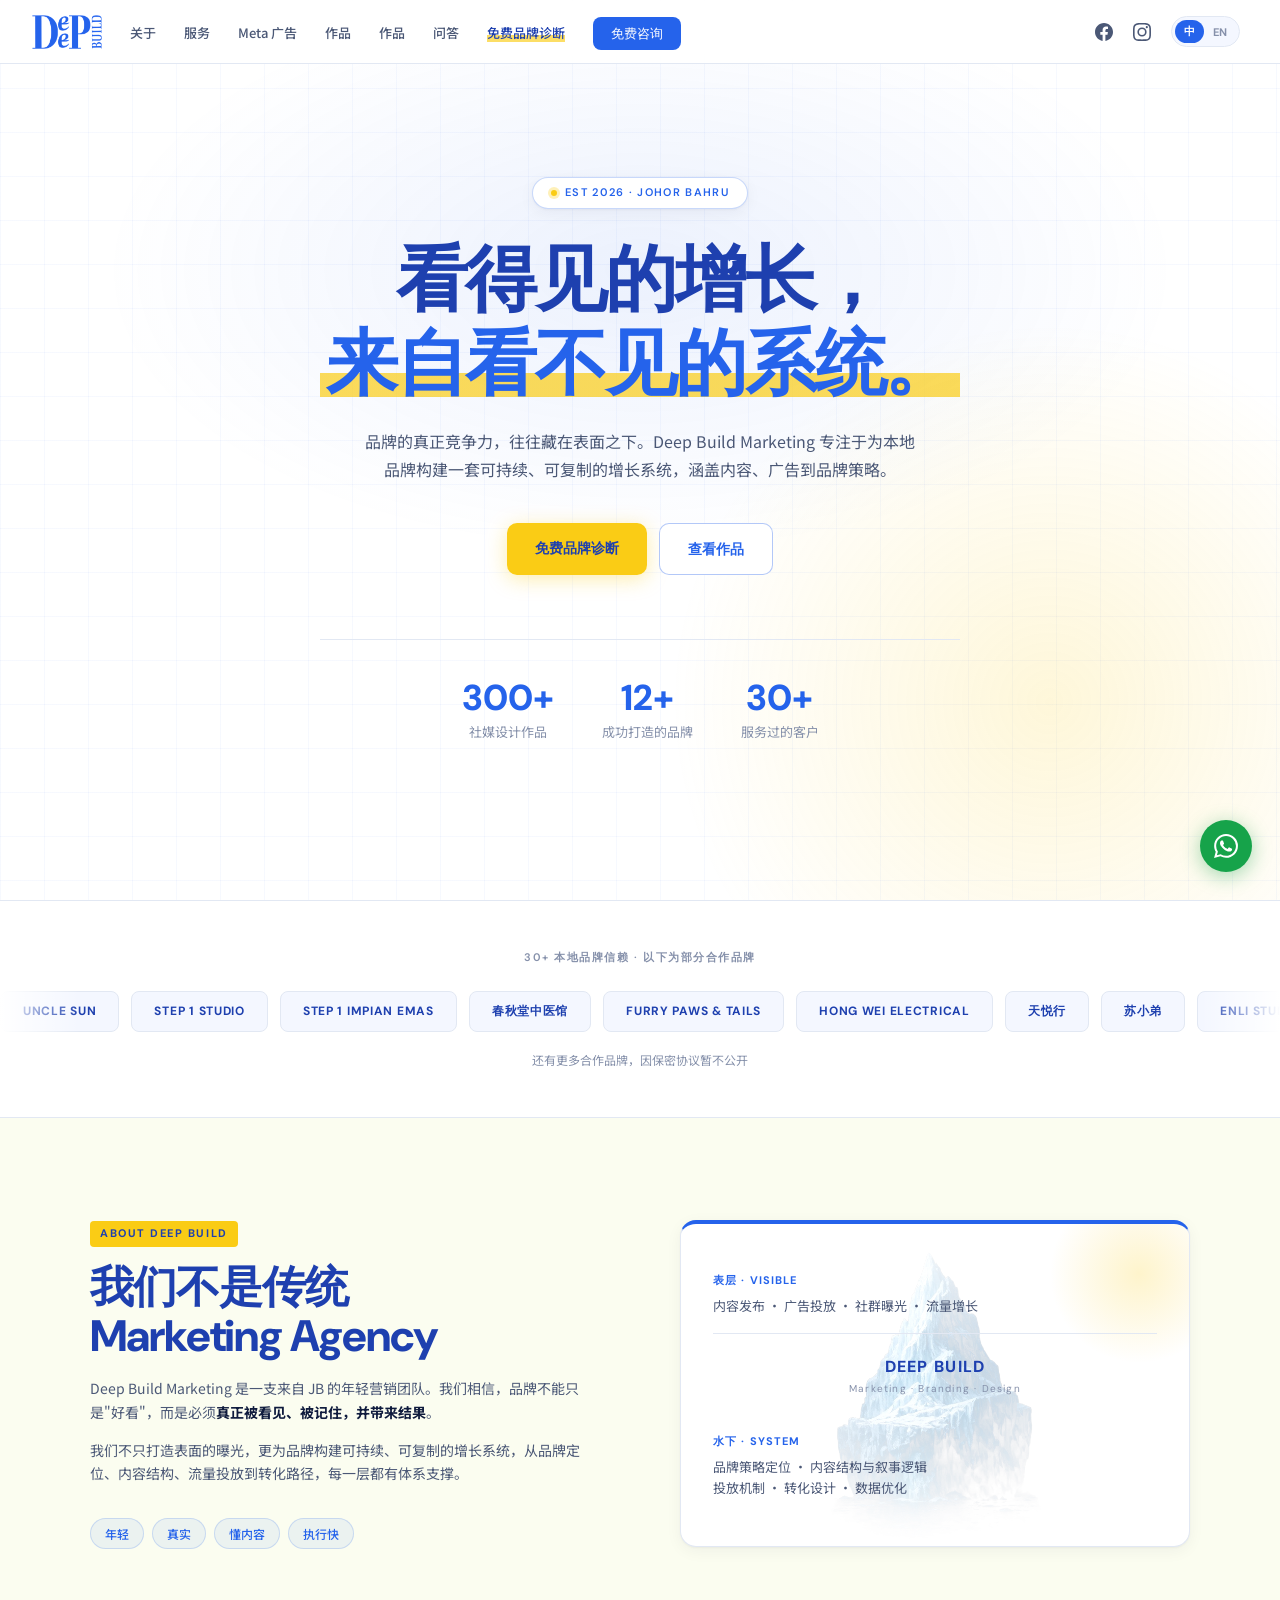
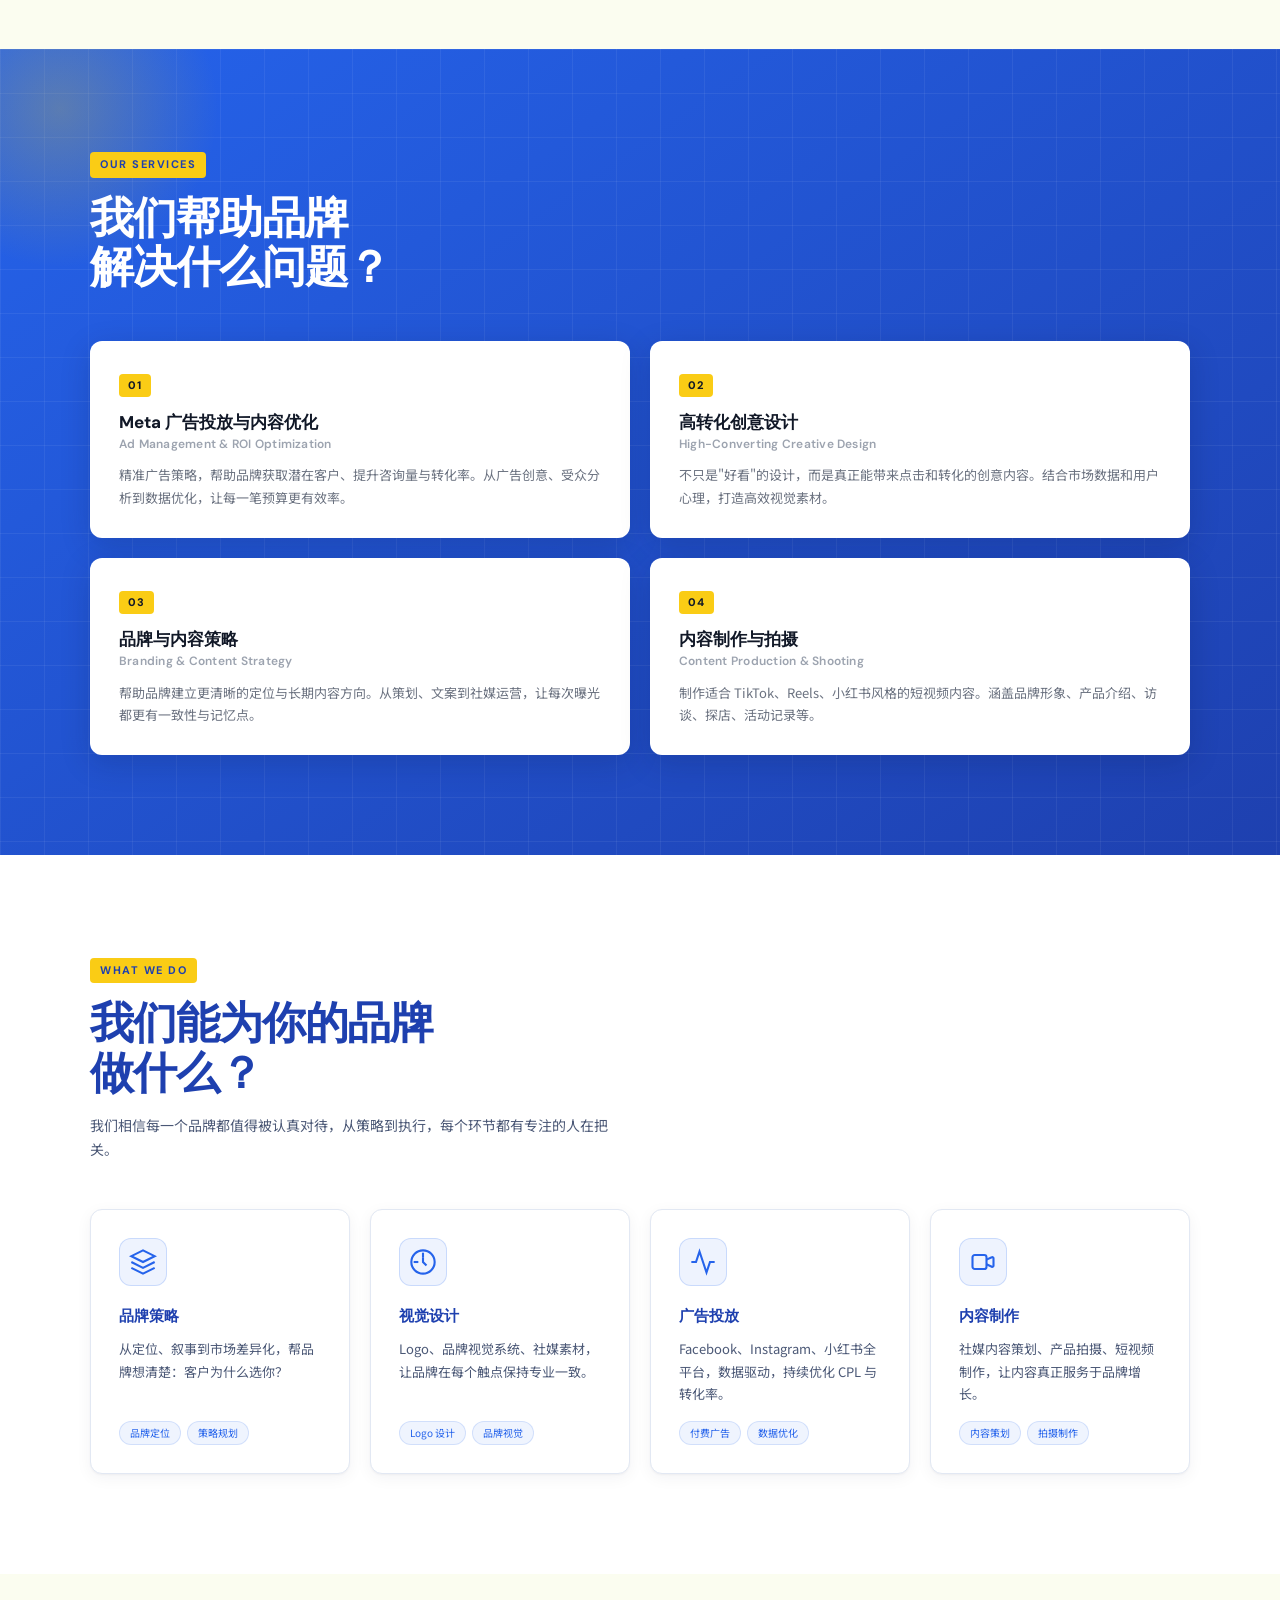
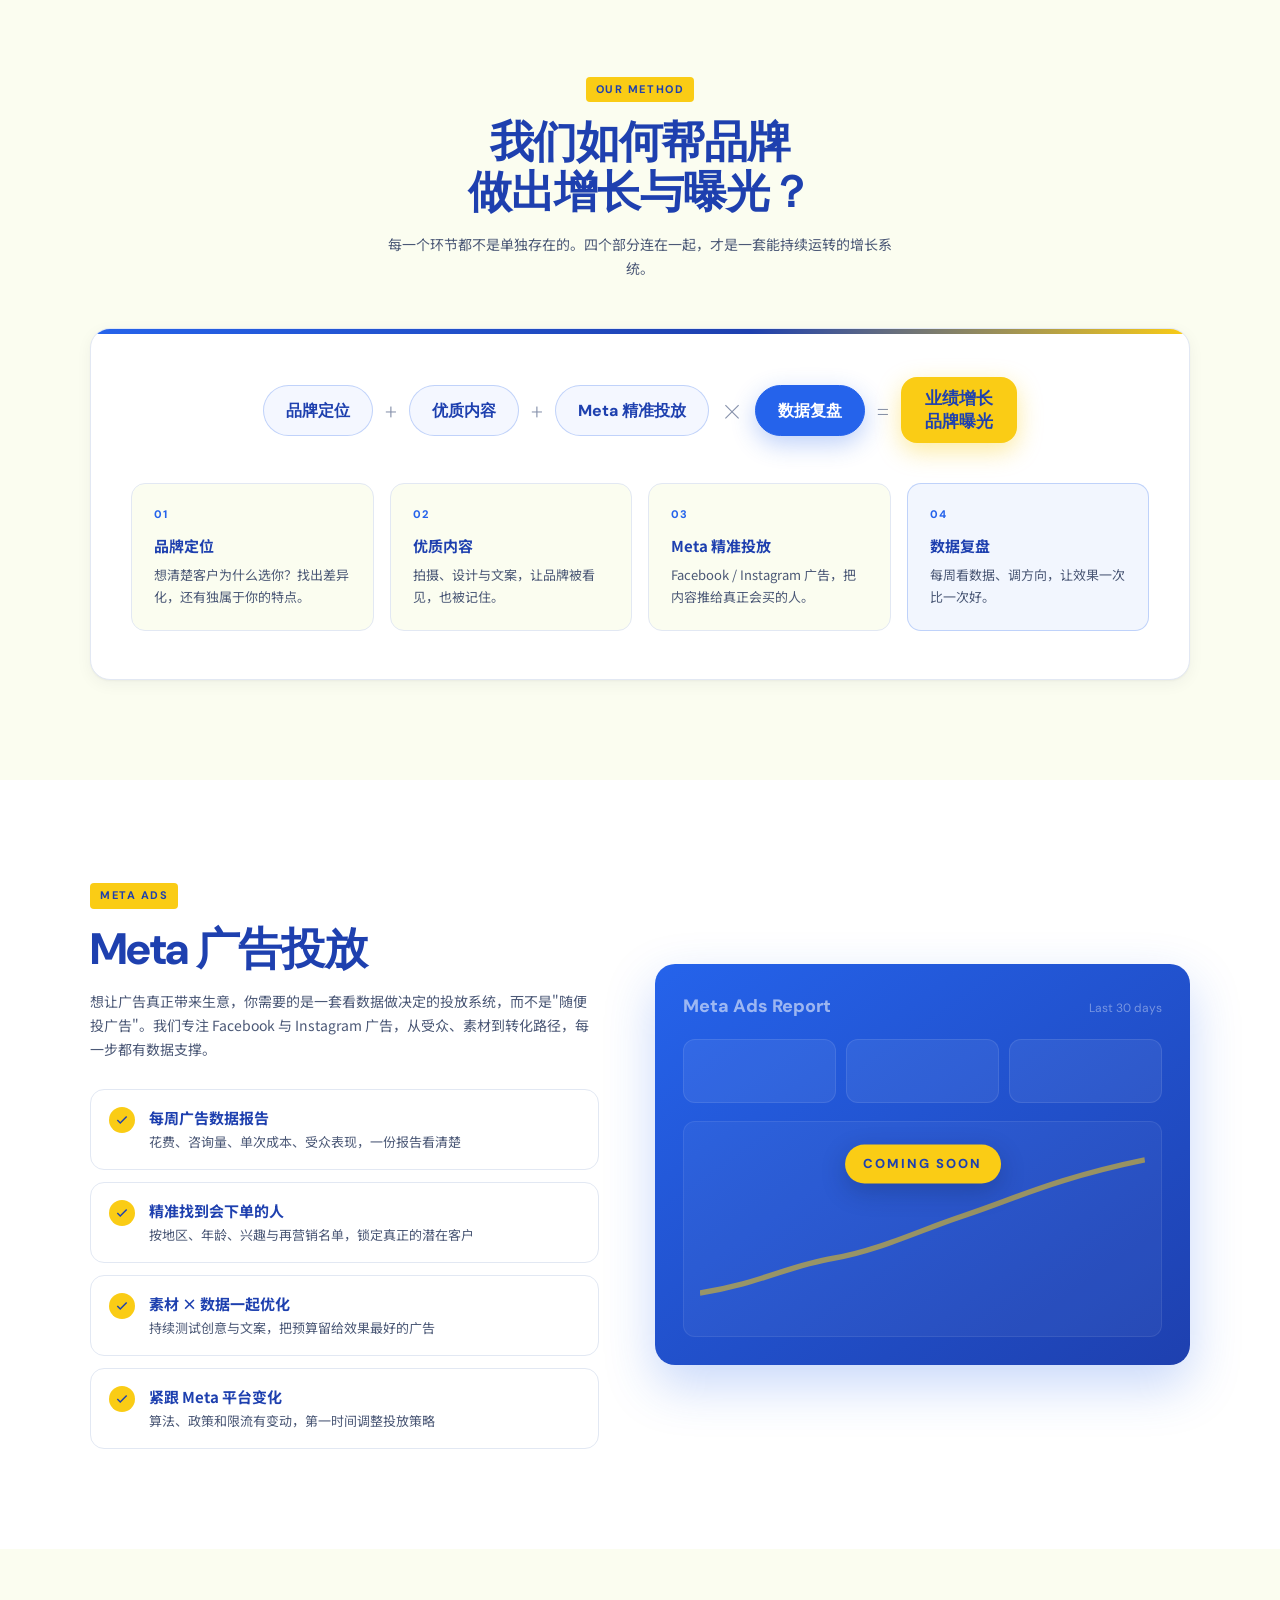
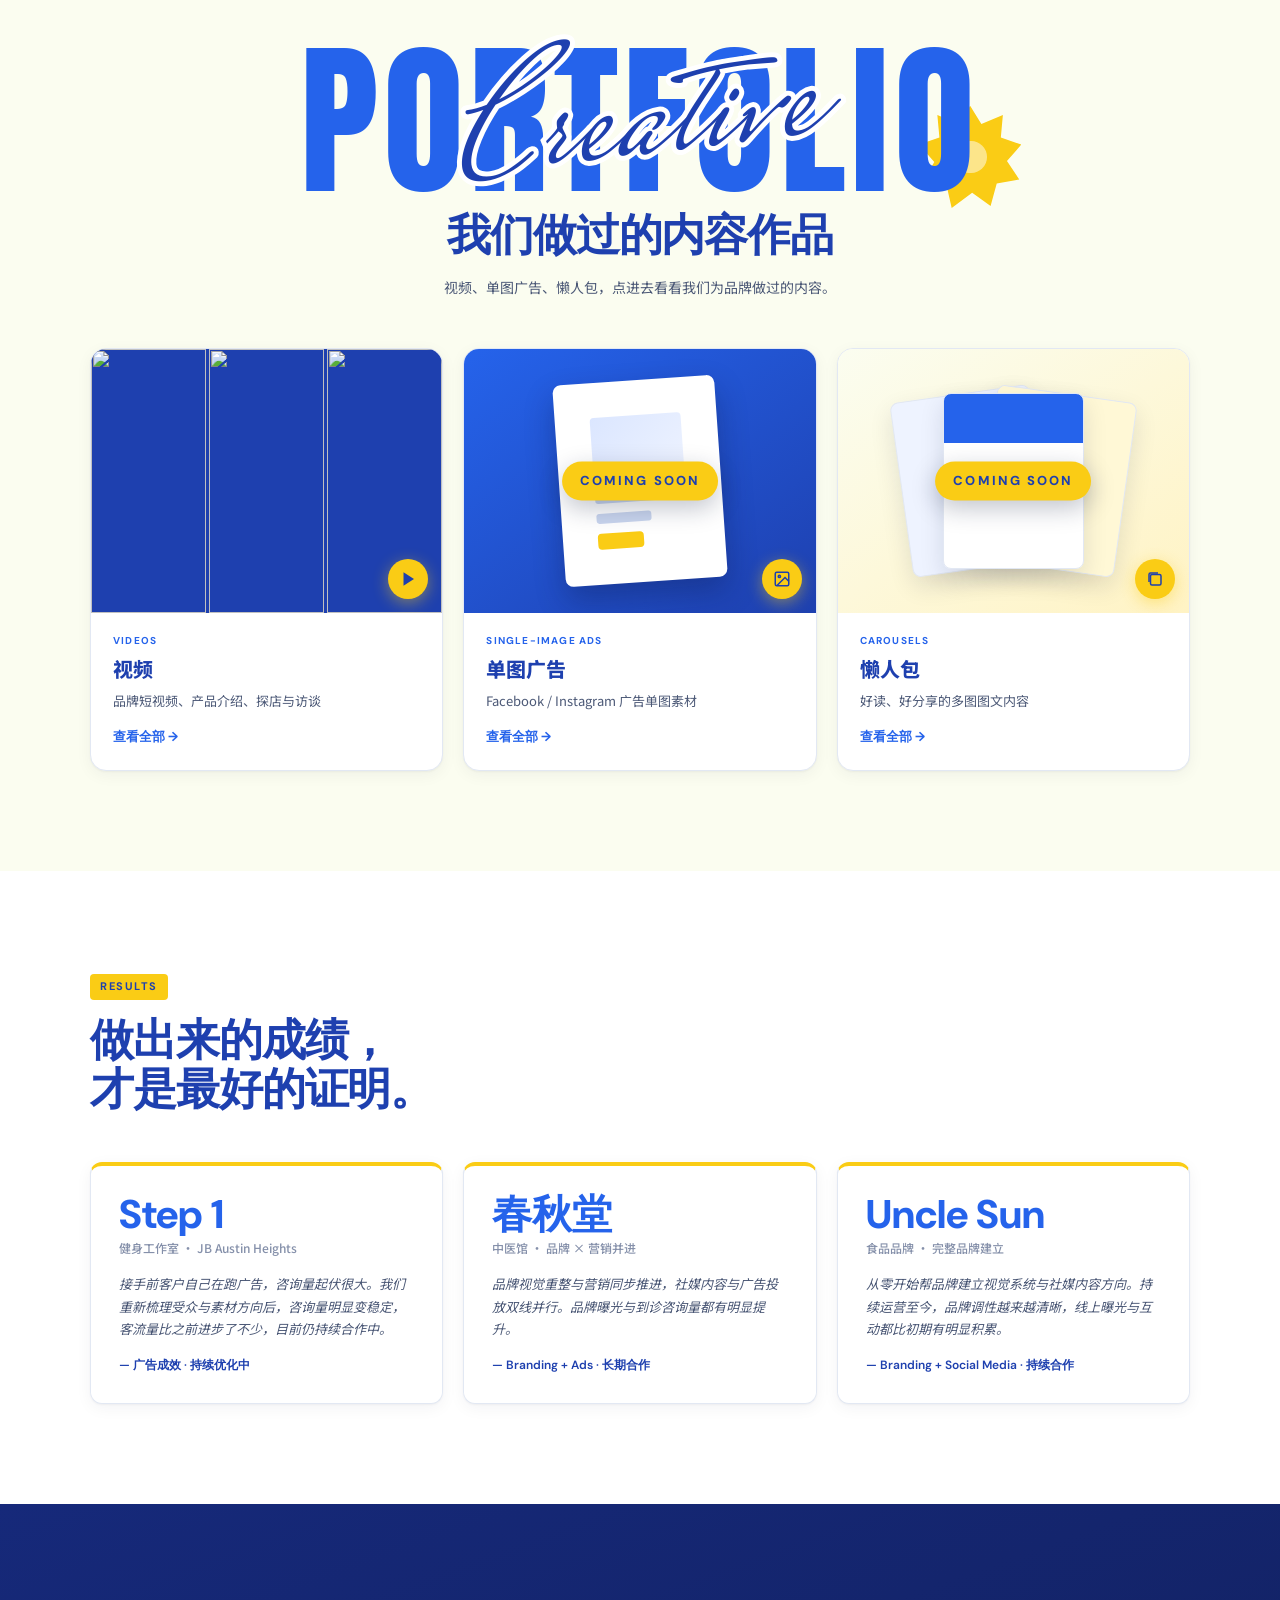
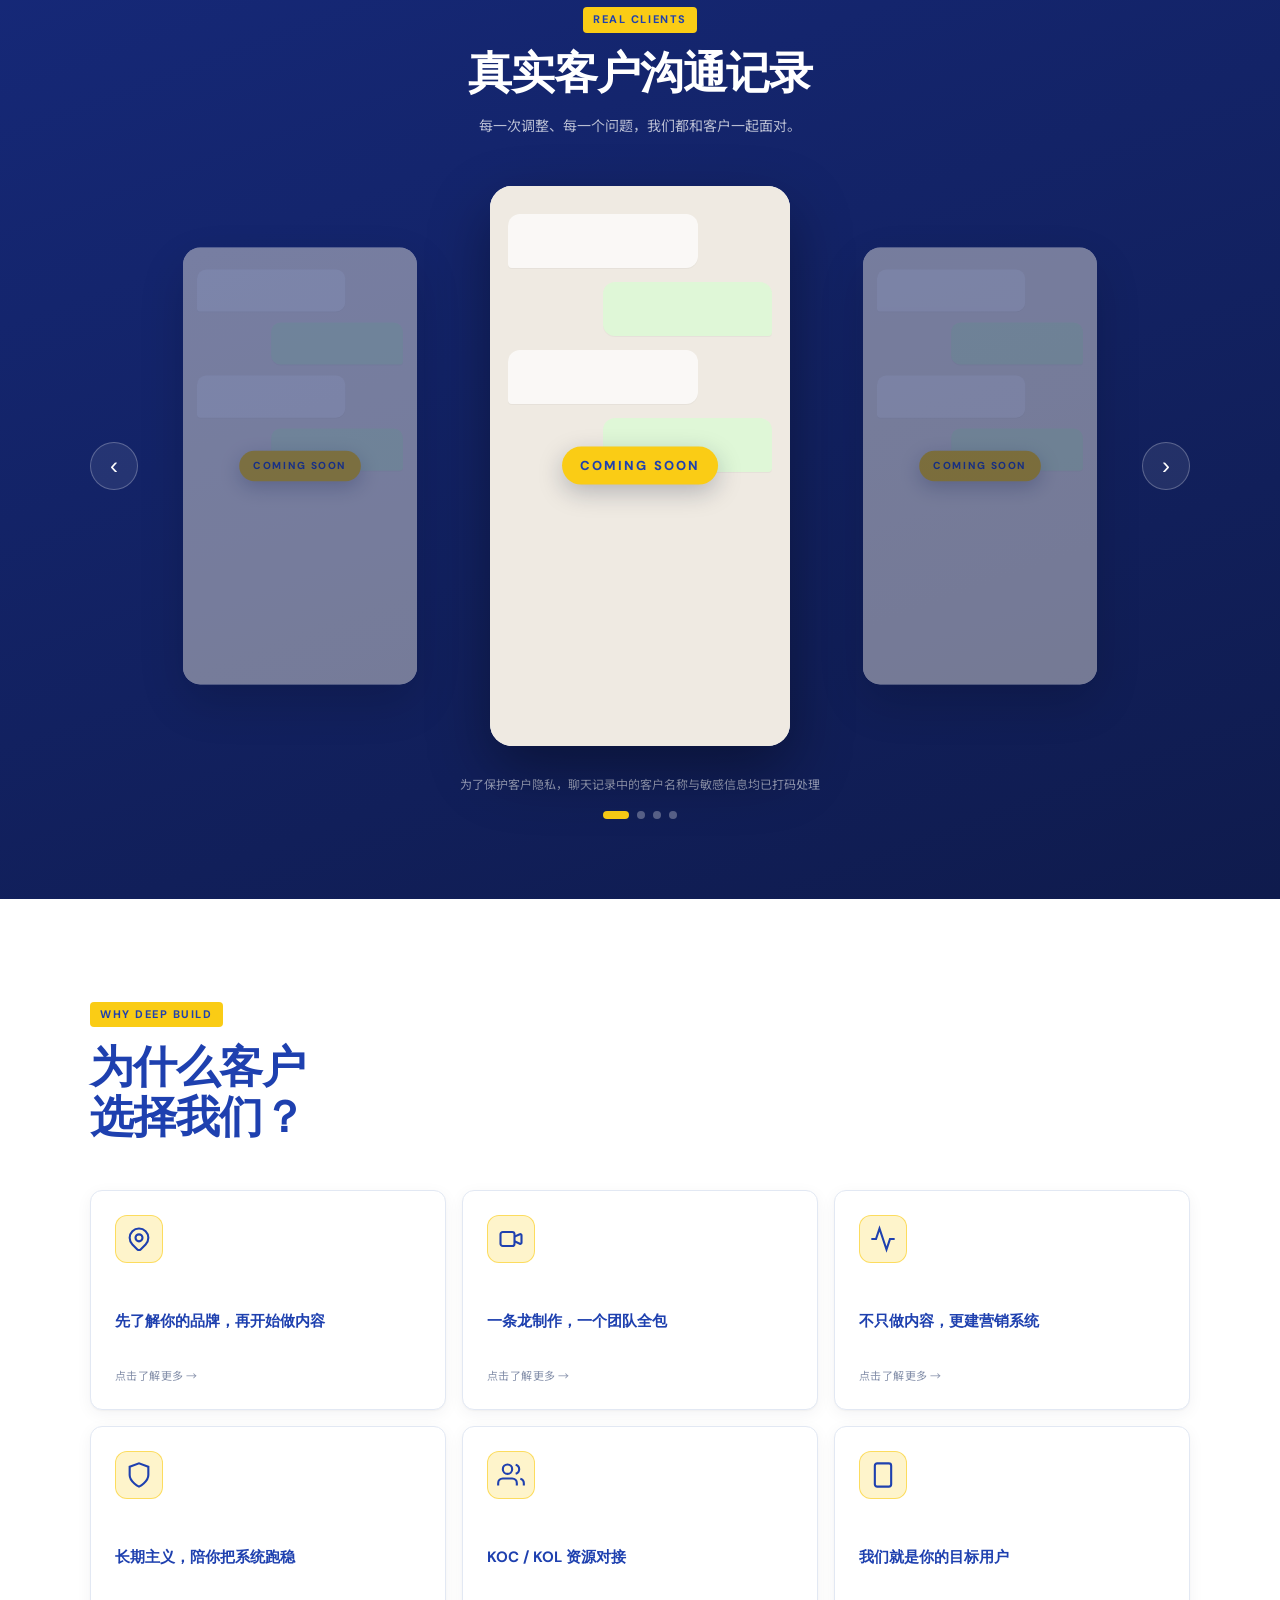
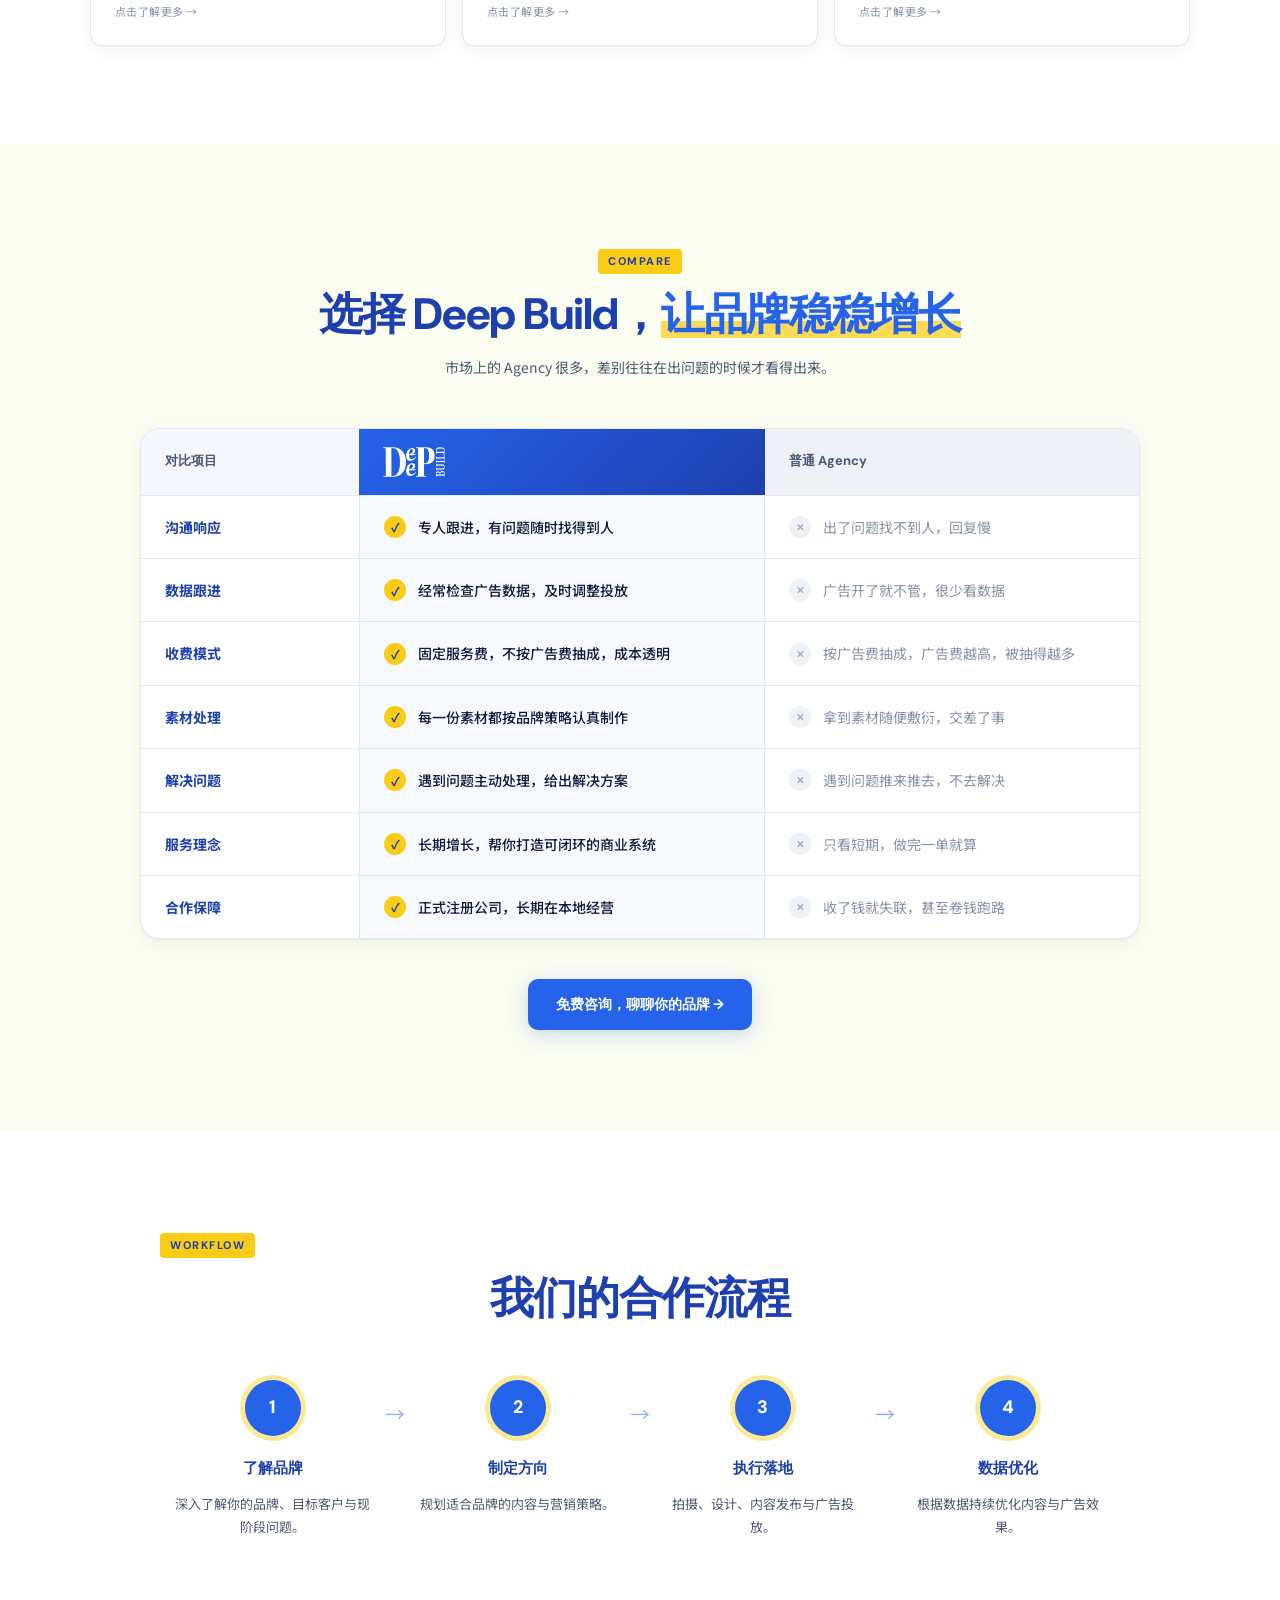
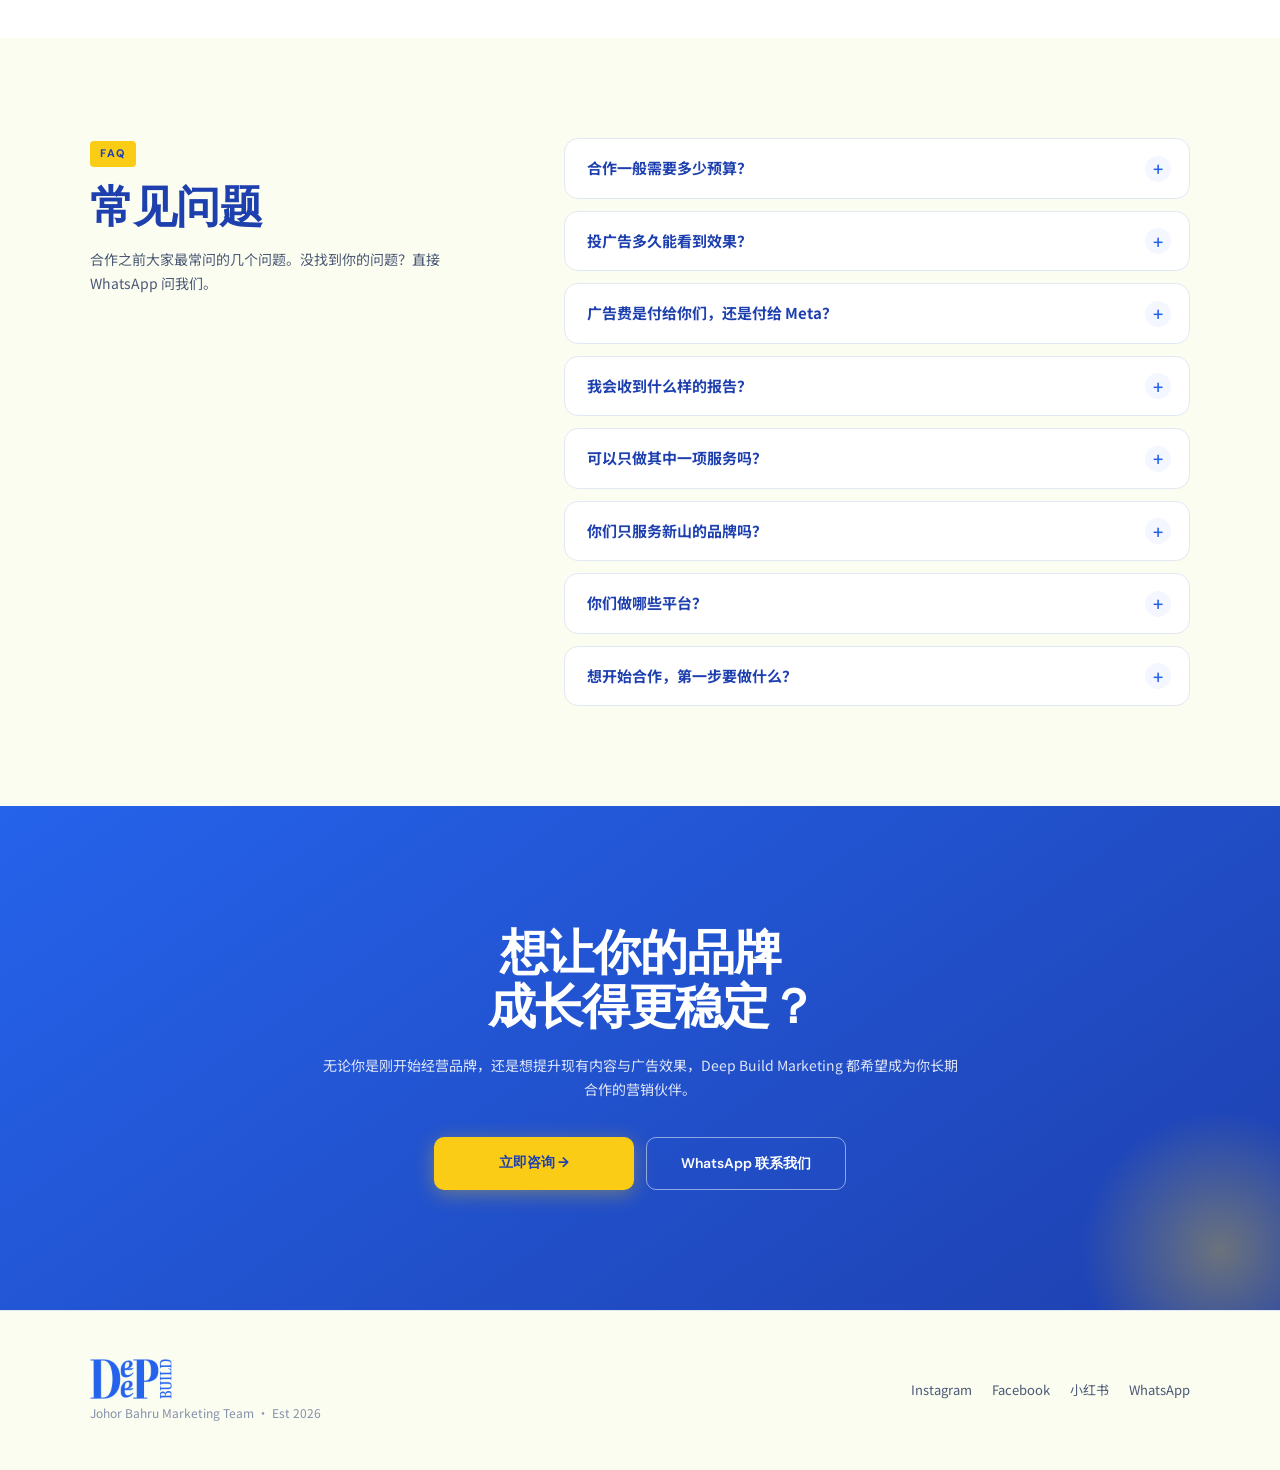
==== commit 698dcb79: "Copy edits and remove brand projects section" ====
--- a/index.html
+++ b/index.html
@@ -3,6 +3,10 @@
 <head>
 <meta charset="UTF-8">
 <meta name="viewport" content="width=device-width, initial-scale=1.0">
+<link rel="icon" href="favicon.ico" sizes="any">
+<link rel="icon" type="image/png" sizes="48x48" href="images/favicon-48.png">
+<link rel="icon" type="image/png" sizes="512x512" href="images/favicon-512.png">
+<link rel="apple-touch-icon" href="images/apple-touch-icon.png">
 <title>Deep Build Marketing | 新山 JB 数码营销公司 · 广告投放 · 内容制作</title>
 <meta name="description" content="Deep Build Marketing 是新山（Johor Bahru）的营销团队，提供 Facebook / Instagram / 小红书广告投放、品牌策略、设计与视频内容拍摄，帮助品牌做出看得见的增长。WhatsApp 免费咨询。">
 <link rel="canonical" href="https://deepbuild.com.my/">
@@ -523,8 +527,8 @@
    One place that sets each section's background so neighbours always alternate:
    white → cream → blue accents, dark navy for the chat proof. Change the order here
    if sections are moved. */
-#about,#formula,#cases,#results,#compare,#faq{background:var(--surface)}
-#team,#ads,#work,#why,#workflow{background:#fff}
+#about,#formula,#work,#compare,#faq{background:var(--surface)}
+#team,#ads,#results,#why,#workflow{background:#fff}
 
 /* ===== MOTION ===== */
 .reveal{opacity:0}
@@ -551,7 +555,7 @@
     <li><a href="#about">关于</a></li>
     <li><a href="#services">服务</a></li>
     <li><a href="#ads">Meta 广告</a></li>
-    <li><a href="#cases">案例</a></li>
+    <li><a href="#work">作品</a></li>
     <li><a href="#work">作品</a></li>
     <li><a href="#faq">问答</a></li>
     <li><a href="brand-diagnostic.html" class="nav-diag">免费品牌诊断</a></li>
@@ -577,7 +581,7 @@
     <p>品牌的真正竞争力，往往藏在表面之下。Deep Build Marketing 专注于为本地品牌构建一套可持续、可复制的增长系统，涵盖内容、广告到品牌策略。</p>
     <div class="hero-btns">
       <a href="brand-diagnostic.html" class="btn-diag">免费品牌诊断</a>
-      <a href="#cases" class="btn-ghost">查看案例</a>
+      <a href="#work" class="btn-ghost">查看作品</a>
     </div>
     <div class="hero-stats">
       <div><div class="stat-num">300+</div><div class="stat-label">社媒设计作品</div></div>
@@ -630,7 +634,7 @@
   <div class="about-inner">
     <div>
       <div class="section-label">About Deep Build</div>
-      <h2 class="section-title">我们不是传统<br>Marketing Agency。</h2>
+      <h2 class="section-title">我们不是传统<br>Marketing Agency</h2>
       <p class="section-sub">Deep Build Marketing 是一支来自 JB 的年轻营销团队。我们相信，品牌不能只是"好看"，而是必须<strong style="color:var(--text)">真正被看见、被记住，并带来结果</strong>。</p>
       <p class="section-sub" style="margin-top:14px">我们不只打造表面的曝光，更为品牌构建可持续、可复制的增长系统，从品牌定位、内容结构、流量投放到转化路径，每一层都有体系支撑。</p>
       <div class="about-tags">
@@ -662,7 +666,7 @@
     <div class="services-grid">
       <div class="service-card">
         <div class="service-num">01</div>
-        <h3>广告投放与 ROI 优化</h3>
+        <h3>Meta 广告投放与内容优化</h3>
         <div class="service-en">Ad Management & ROI Optimization</div>
         <p>精准广告策略，帮助品牌获取潜在客户、提升咨询量与转化率。从广告创意、受众分析到数据优化，让每一笔预算更有效率。</p>
       </div>
@@ -700,7 +704,7 @@
           <svg width="28" height="28" viewBox="0 0 24 24" fill="none" stroke="currentColor" stroke-width="1.8"><path d="M12 2L2 7l10 5 10-5-10-5z"/><path d="M2 17l10 5 10-5"/><path d="M2 12l10 5 10-5"/></svg>
         </div>
         <h4>品牌策略</h4>
-        <p>从定位、叙事到市场差异化，帮品牌想清楚「为什么选你」。</p>
+        <p>从定位、叙事到市场差异化，帮品牌想清楚：客户为什么选你？</p>
         <div class="team-tags"><span class="team-tag">品牌定位</span><span class="team-tag">策略规划</span></div>
       </div>
       <div class="team-card svc-card">
@@ -716,7 +720,7 @@
           <svg width="28" height="28" viewBox="0 0 24 24" fill="none" stroke="currentColor" stroke-width="1.8"><polyline points="22 12 18 12 15 21 9 3 6 12 2 12"/></svg>
         </div>
         <h4>广告投放</h4>
-        <p>Facebook、Instagram、TikTok 全平台，数据驱动，持续优化 CPL 与转化率。</p>
+        <p>Facebook、Instagram、小红书全平台，数据驱动，持续优化 CPL 与转化率。</p>
         <div class="team-tags"><span class="team-tag">付费广告</span><span class="team-tag">数据优化</span></div>
       </div>
       <div class="team-card svc-card">
@@ -750,7 +754,7 @@
         <div class="f-result"><span>业绩增长</span><span>品牌曝光</span></div>
       </div>
       <div class="formula-grid">
-        <div class="f-card"><div class="f-num">01</div><h4>品牌定位</h4><p>想清楚「为什么选你」，找到和同行不一样的地方。</p></div>
+        <div class="f-card"><div class="f-num">01</div><h4>品牌定位</h4><p>想清楚客户为什么选你？找出差异化，还有独属于你的特点。</p></div>
         <div class="f-card"><div class="f-num">02</div><h4>优质内容</h4><p>拍摄、设计与文案，让品牌被看见，也被记住。</p></div>
         <div class="f-card"><div class="f-num">03</div><h4>Meta 精准投放</h4><p>Facebook / Instagram 广告，把内容推给真正会买的人。</p></div>
         <div class="f-card f-card-key"><div class="f-num">04</div><h4>数据复盘</h4><p>每周看数据、调方向，让效果一次比一次好。</p></div>
@@ -798,19 +802,6 @@
         </div>
         <div class="coming-soon">Coming Soon</div>
       </div>
-    </div>
-  </div>
-</section>
-
-<!-- PORTFOLIO · 品牌项目 -->
-<section id="cases">
-  <div class="portfolio-inner">
-    <div class="section-label">Portfolio</div>
-    <h2 class="section-title">品牌项目</h2>
-    <p class="section-sub">涵盖 Logo 设计、品牌视觉、社交媒体运营、广告投放等完整服务。<br>点击卡片查看详情。</p>
-
-    <div class="portfolio-grid" id="portfolio-grid">
-      <!-- Cards injected by JS -->
     </div>
   </div>
 </section>
@@ -1234,6 +1225,7 @@
 
 function buildPortfolio() {
   const grid = document.getElementById('portfolio-grid');
+  if (!grid) return;
   clients.forEach((c, i) => {
     const card = document.createElement('div');
     card.className = 'flip-card';
@@ -1299,7 +1291,7 @@
   "+ 更多品牌": "+ more brands",
   "还有更多合作品牌，因保密协议暂不公开": "Many more brands we work with are not listed due to confidentiality",
   "我们不是传统": "We're not your typical",
-  "Marketing Agency。": "marketing agency.",
+  "Marketing Agency": "marketing agency",
   "Deep Build Marketing 是一支来自 JB 的年轻营销团队。我们相信，品牌不能只是\"好看\"，而是必须": "Deep Build Marketing is a young marketing team from Johor Bahru. We believe a brand can't just \"look good\" — it has to be ",
   "真正被看见、被记住，并带来结果": "seen, remembered, and deliver results",
   "。": ".",
@@ -1312,7 +1304,7 @@
   "投放机制 · 转化设计 · 数据优化": "Ad mechanics · Conversion design · Data optimisation",
   "我们帮助品牌": "What problems do we",
   "解决什么问题？": "solve for brands?",
-  "广告投放与 ROI 优化": "Ad Management & ROI Optimization",
+  "Meta 广告投放与内容优化": "Meta Ads & Content Optimisation",
   "精准广告策略，帮助品牌获取潜在客户、提升咨询量与转化率。从广告创意、受众分析到数据优化，让每一笔预算更有效率。": "Targeted ad strategies that bring in leads and lift enquiries and conversions. From creative and audience analysis to data optimisation, every ringgit works harder.",
   "高转化创意设计": "High-Converting Creative Design",
   "不只是\"好看\"的设计，而是真正能带来点击和转化的创意内容。结合市场数据和用户心理，打造高效视觉素材。": "Not just \"pretty\" design — creative that actually earns clicks and conversions, built on market data and user psychology.",
@@ -1325,7 +1317,7 @@
   "每一个环节都不是单独存在的。四个部分连在一起，才是一套能持续运转的增长系统。": "No piece works on its own. Together, these four parts form a growth system that keeps running.",
   "品牌定位": "Positioning", "优质内容": "Great Content", "Meta 精准投放": "Targeted Meta Ads", "数据复盘": "Data Reviews",
   "业绩增长": "Sales Growth", "品牌曝光": "Brand Visibility",
-  "想清楚「为什么选你」，找到和同行不一样的地方。": "Answer \"why you\" and find what sets you apart from competitors.",
+  "想清楚客户为什么选你？找出差异化，还有独属于你的特点。": "Why would customers choose you? Find your differentiation and what is uniquely yours.",
   "拍摄、设计与文案，让品牌被看见，也被记住。": "Video, design and copy that get your brand seen — and remembered.",
   "Facebook / Instagram 广告，把内容推给真正会买的人。": "Facebook & Instagram ads that put your content in front of real buyers.",
   "每周看数据、调方向，让效果一次比一次好。": "Weekly data reviews and adjustments, so results keep improving.",
@@ -1384,13 +1376,13 @@
   "做什么？": "for your brand",
   "我们相信每一个品牌都值得被认真对待，从策略到执行，每个环节都有专注的人在把关。": "Every brand deserves to be taken seriously. From strategy to execution, each step has a dedicated person behind it.",
   "品牌策略": "Brand Strategy",
-  "从定位、叙事到市场差异化，帮品牌想清楚「为什么选你」。": "Positioning, storytelling and differentiation — answering \"why you\".",
+  "从定位、叙事到市场差异化，帮品牌想清楚：客户为什么选你？": "Positioning, storytelling and differentiation — why would customers choose you?",
   "策略规划": "Strategy",
   "视觉设计": "Visual Design",
   "Logo、品牌视觉系统、社媒素材，让品牌在每个触点保持专业一致。": "Logos, brand identity systems and social assets that stay professional and consistent everywhere.",
   "Logo 设计": "Logo Design", "品牌视觉": "Brand Identity",
   "广告投放": "Paid Ads",
-  "Facebook、Instagram、TikTok 全平台，数据驱动，持续优化 CPL 与转化率。": "Facebook, Instagram and TikTok — data-driven, continually optimising CPL and conversion rate.",
+  "Facebook、Instagram、小红书全平台，数据驱动，持续优化 CPL 与转化率。": "Facebook, Instagram and Xiaohongshu — data-driven, continually optimising CPL and conversion rate.",
   "付费广告": "Paid Ads", "数据优化": "Optimisation",
   "内容制作": "Content Production",
   "社媒内容策划、产品拍摄、短视频制作，让内容真正服务于品牌增长。": "Social content planning, product shoots and short videos — content that drives growth.",
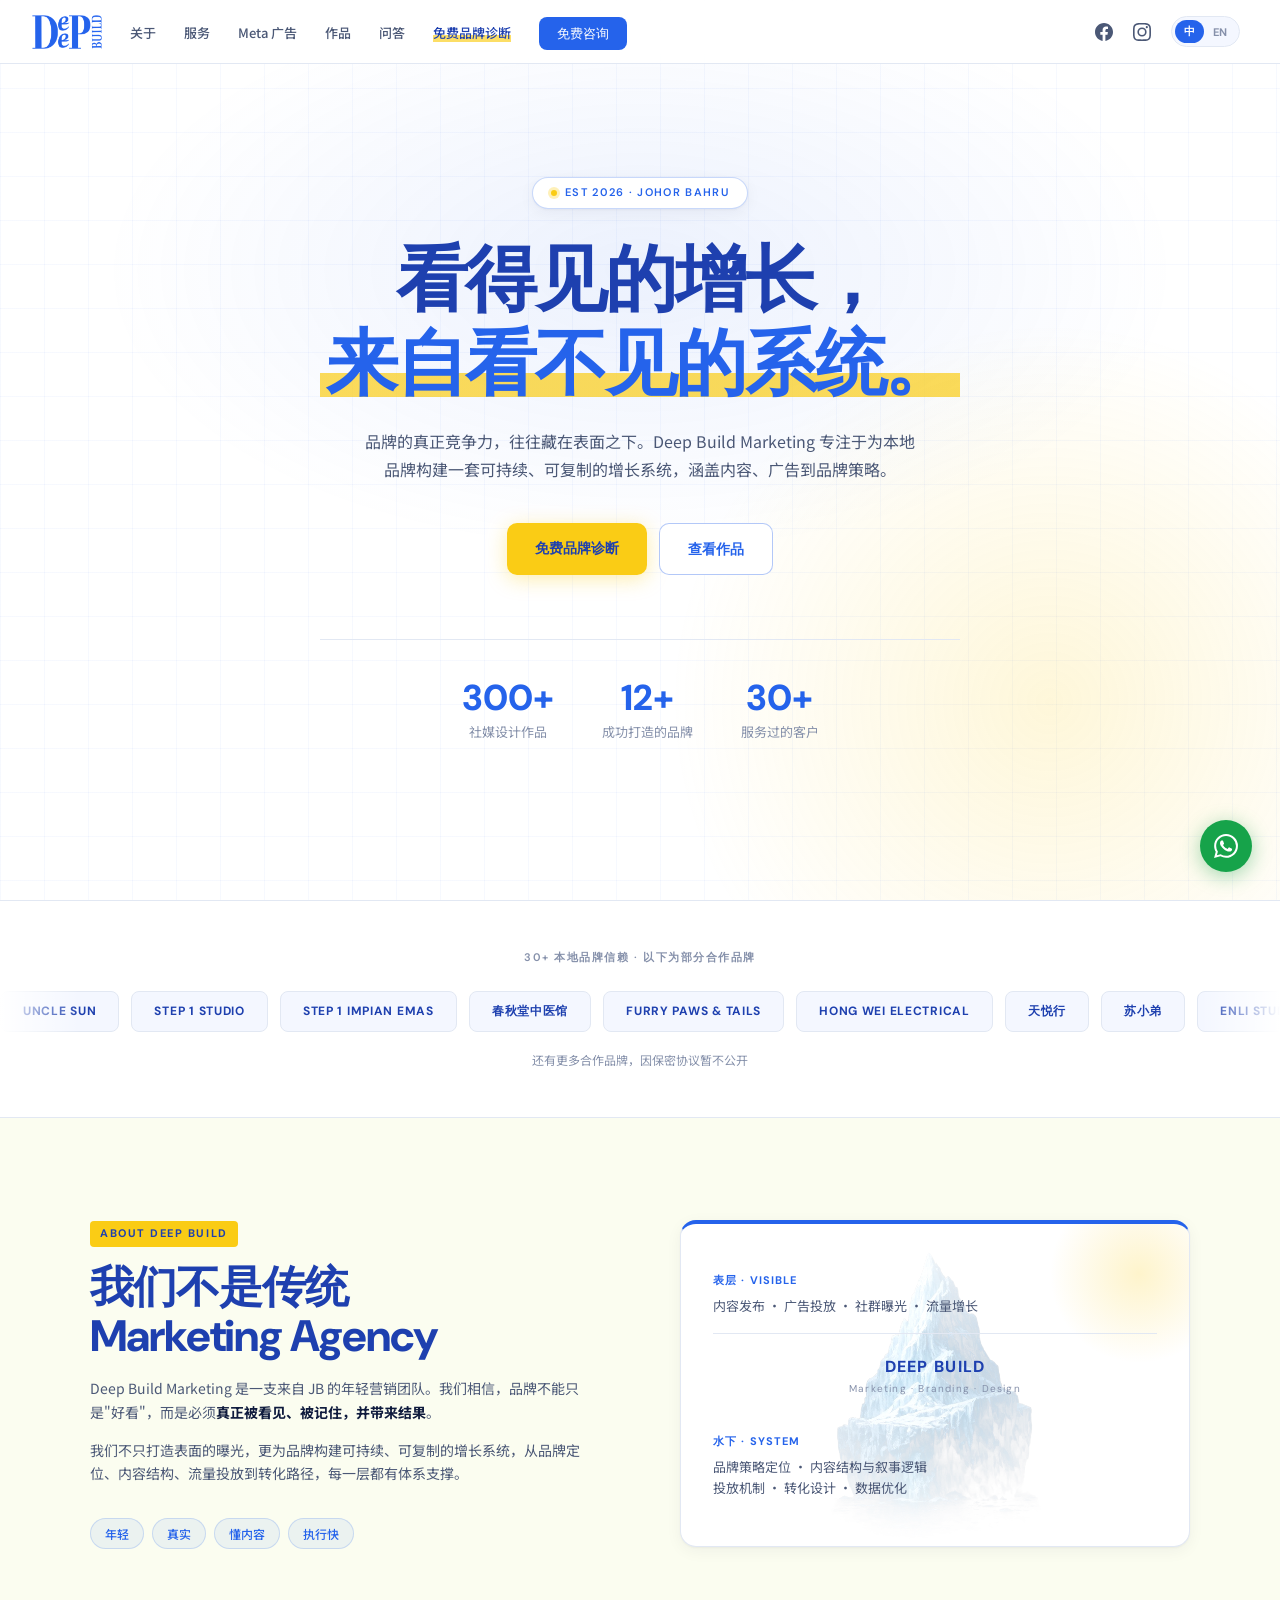
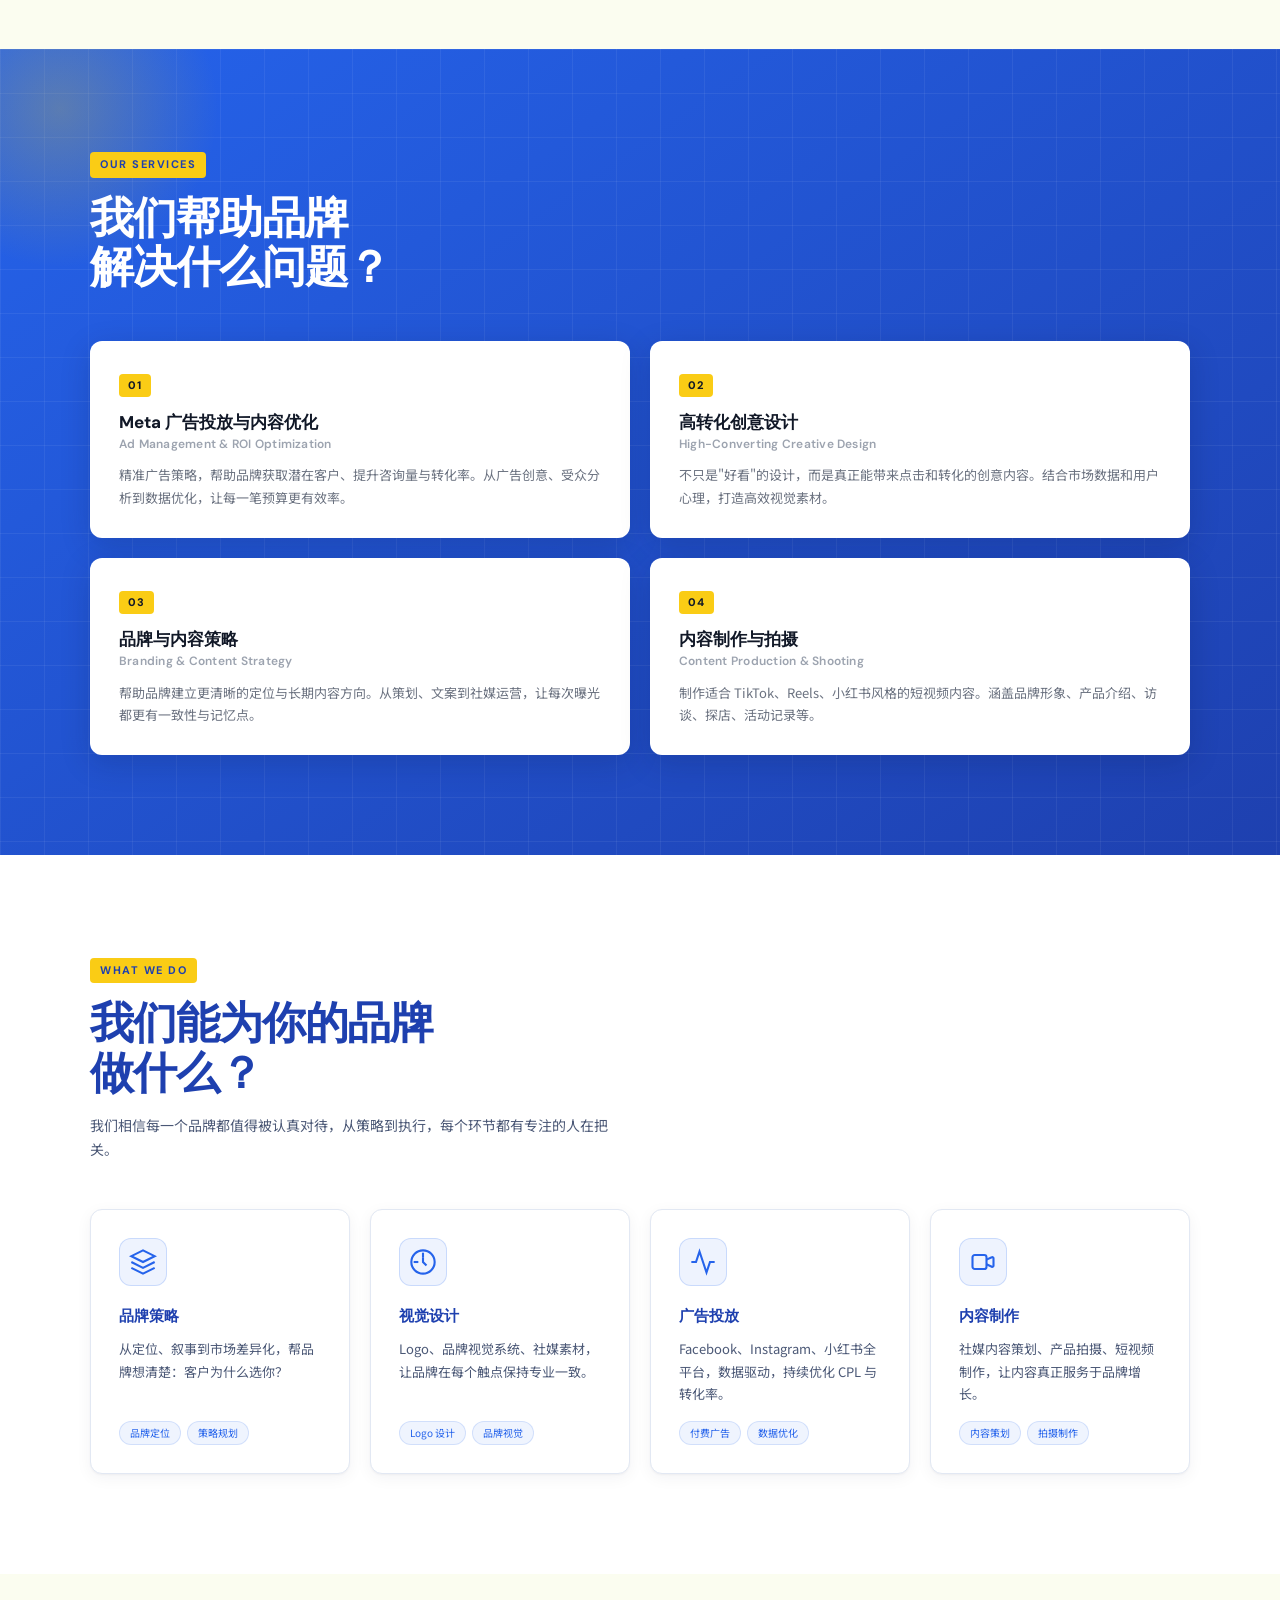
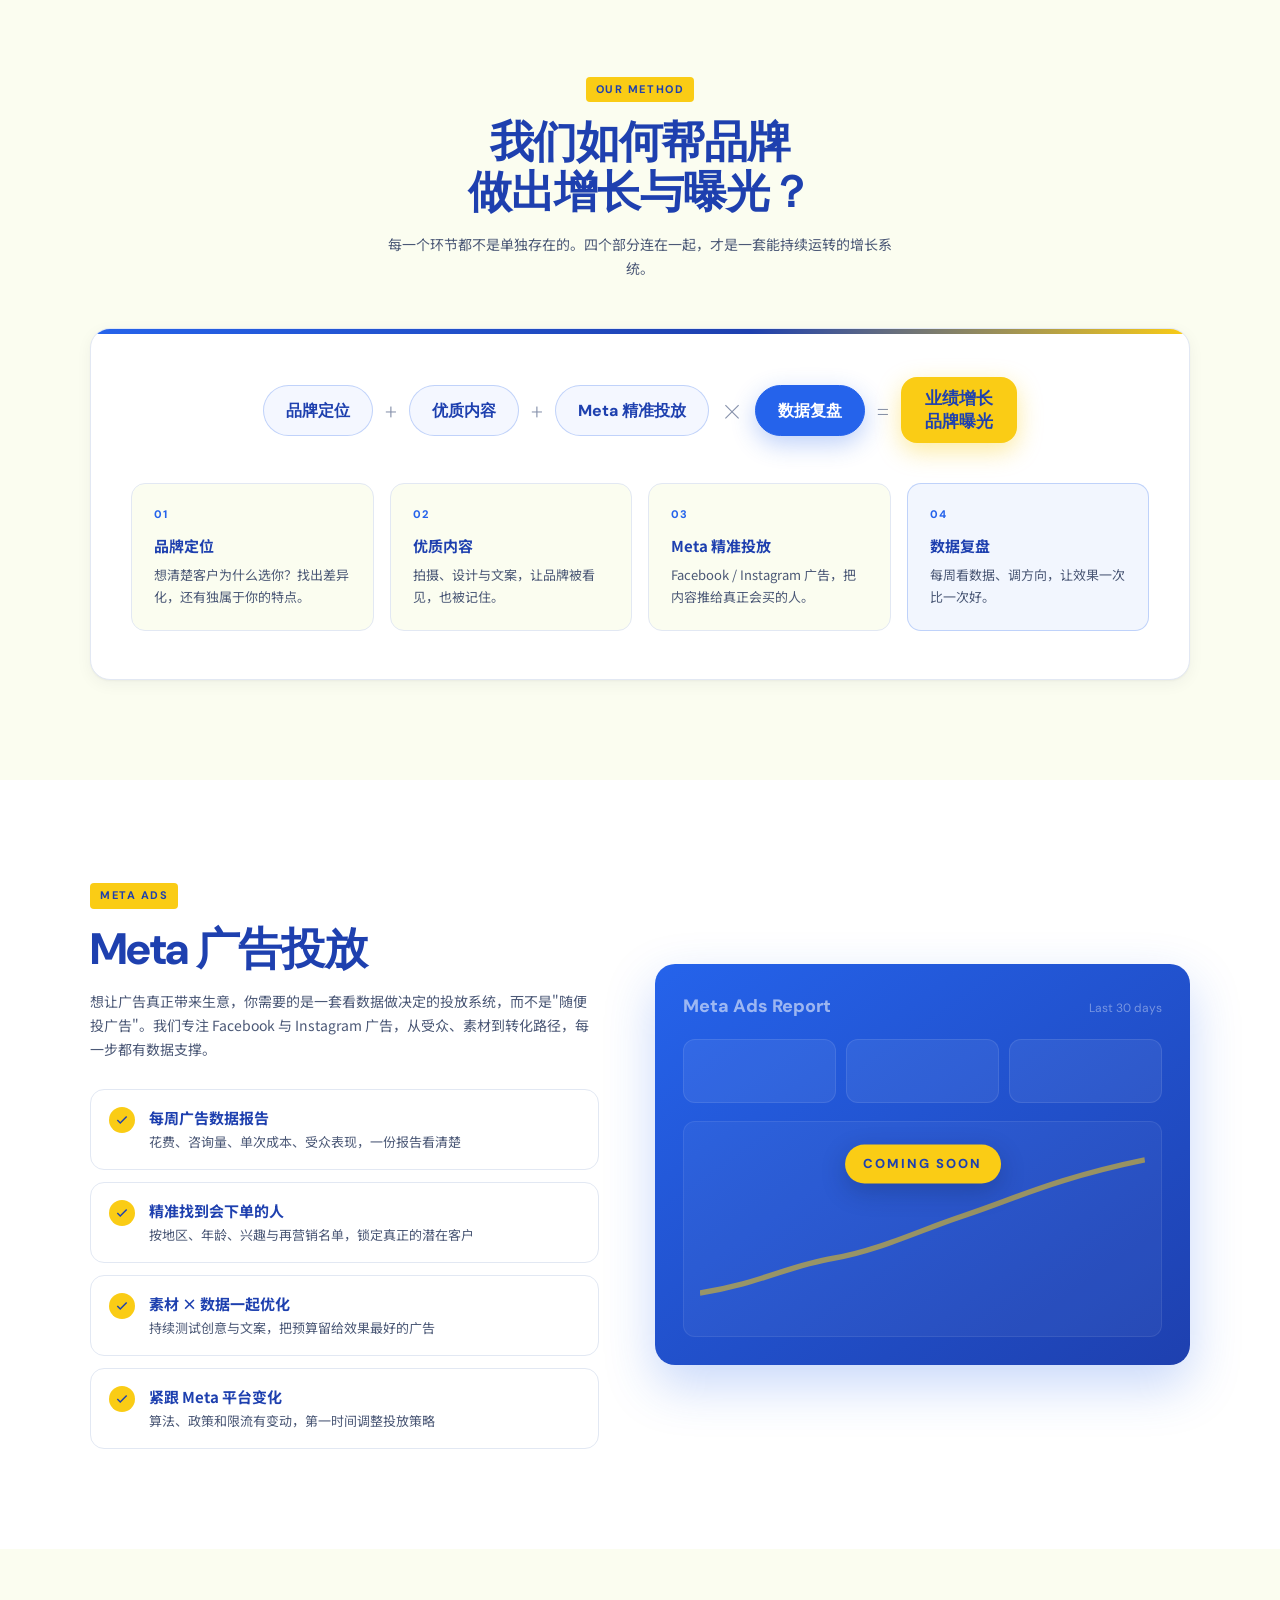
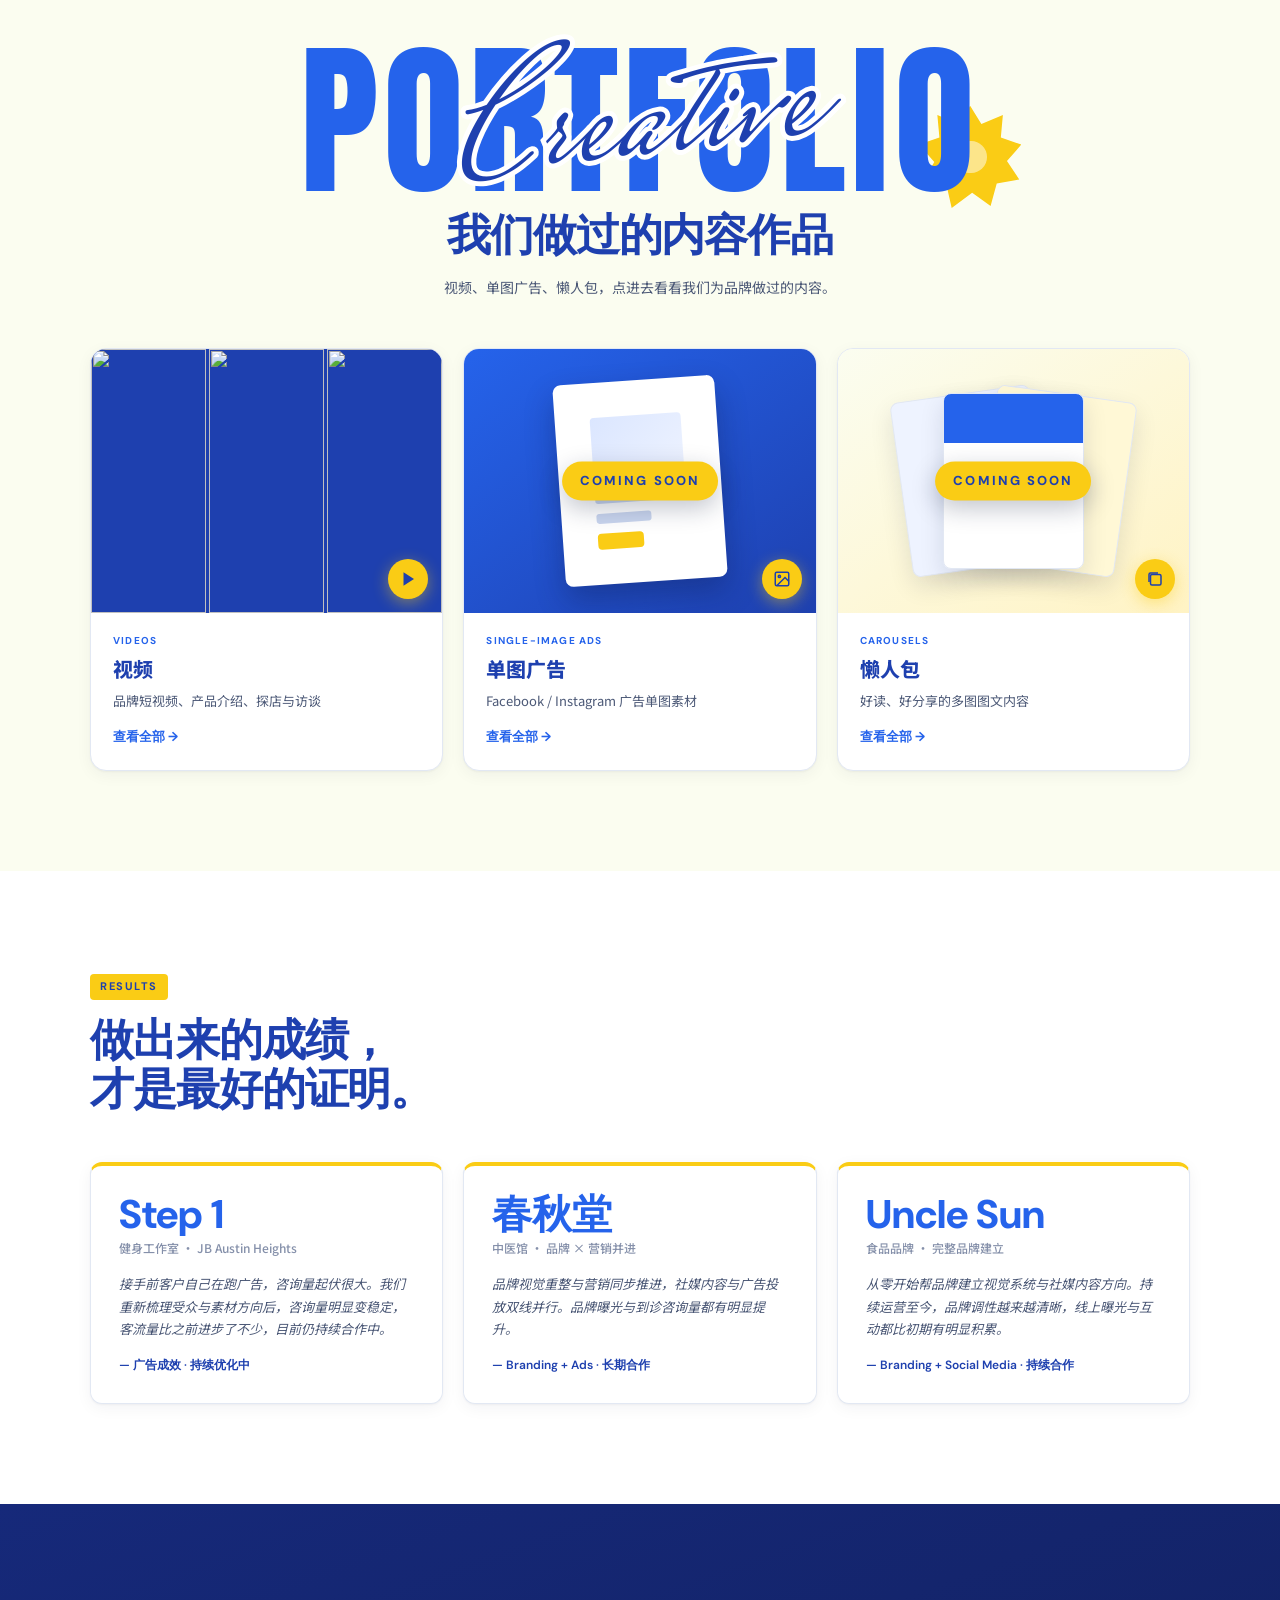
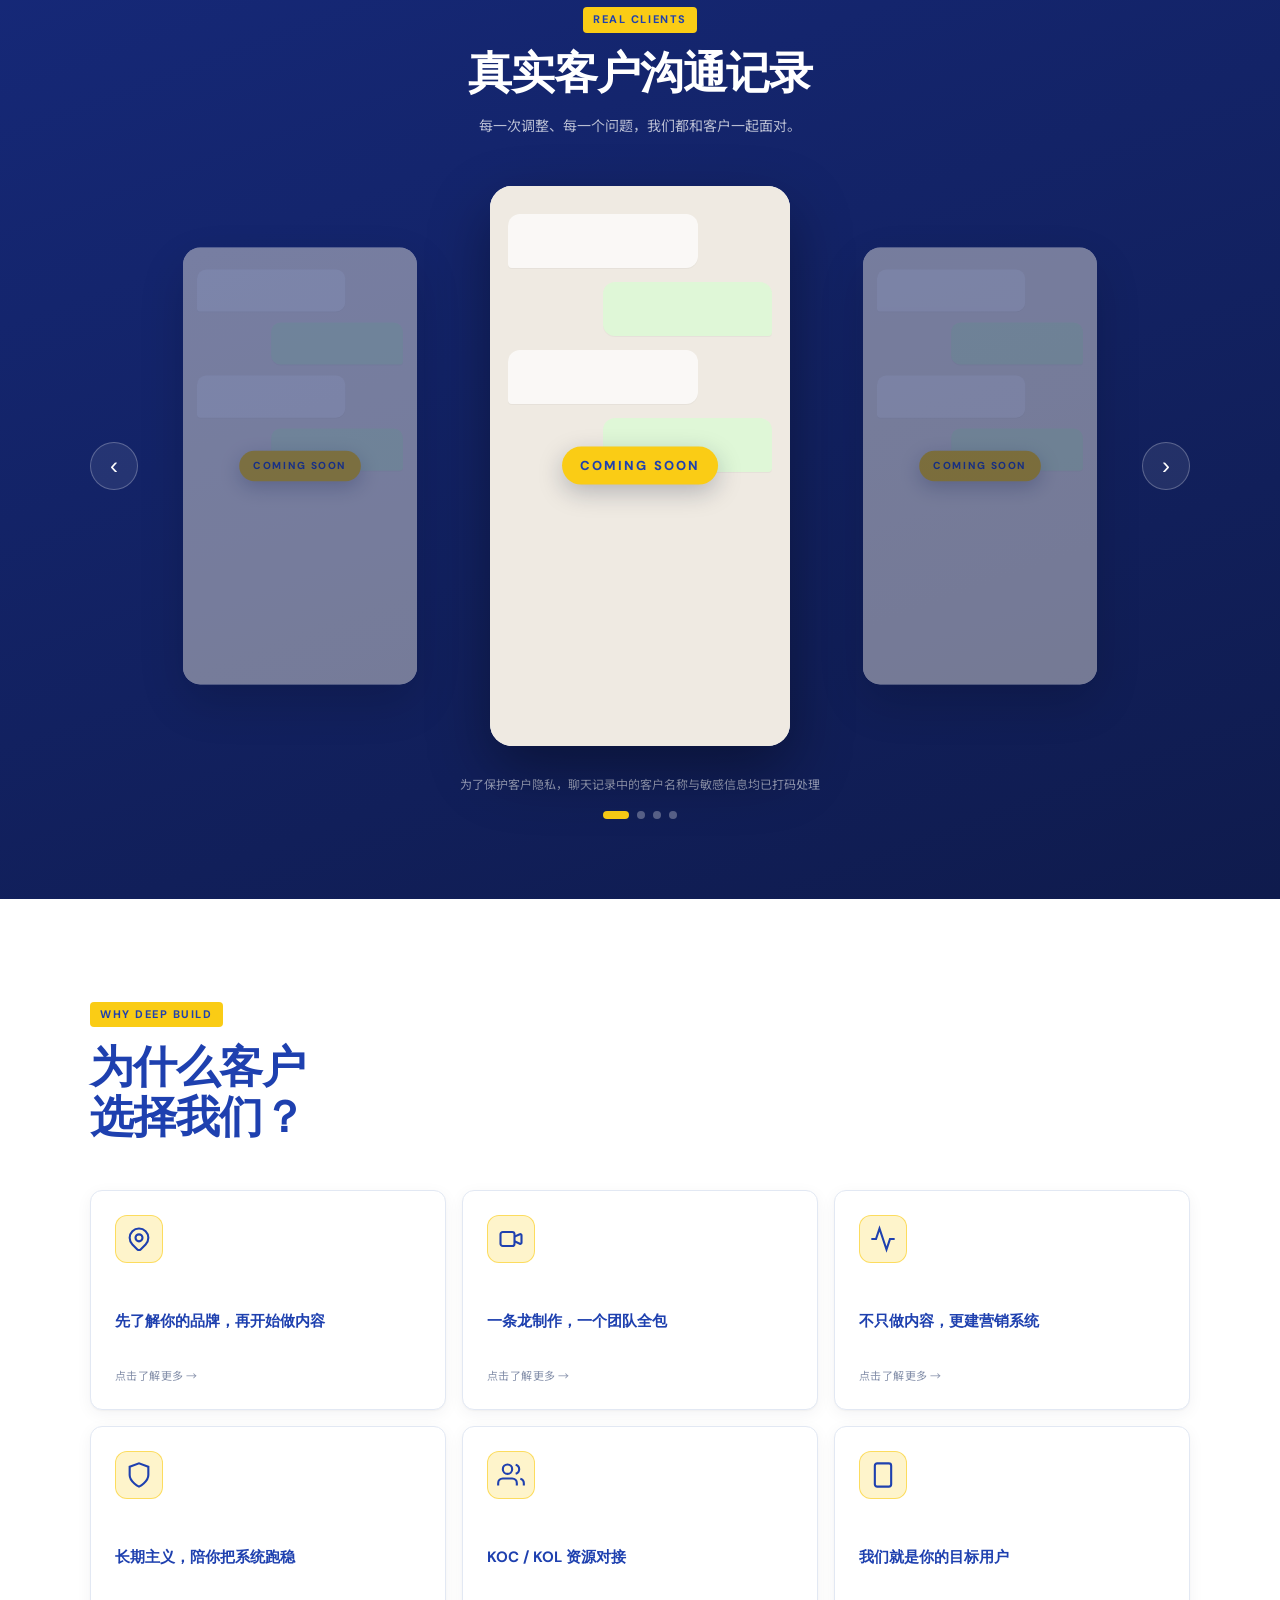
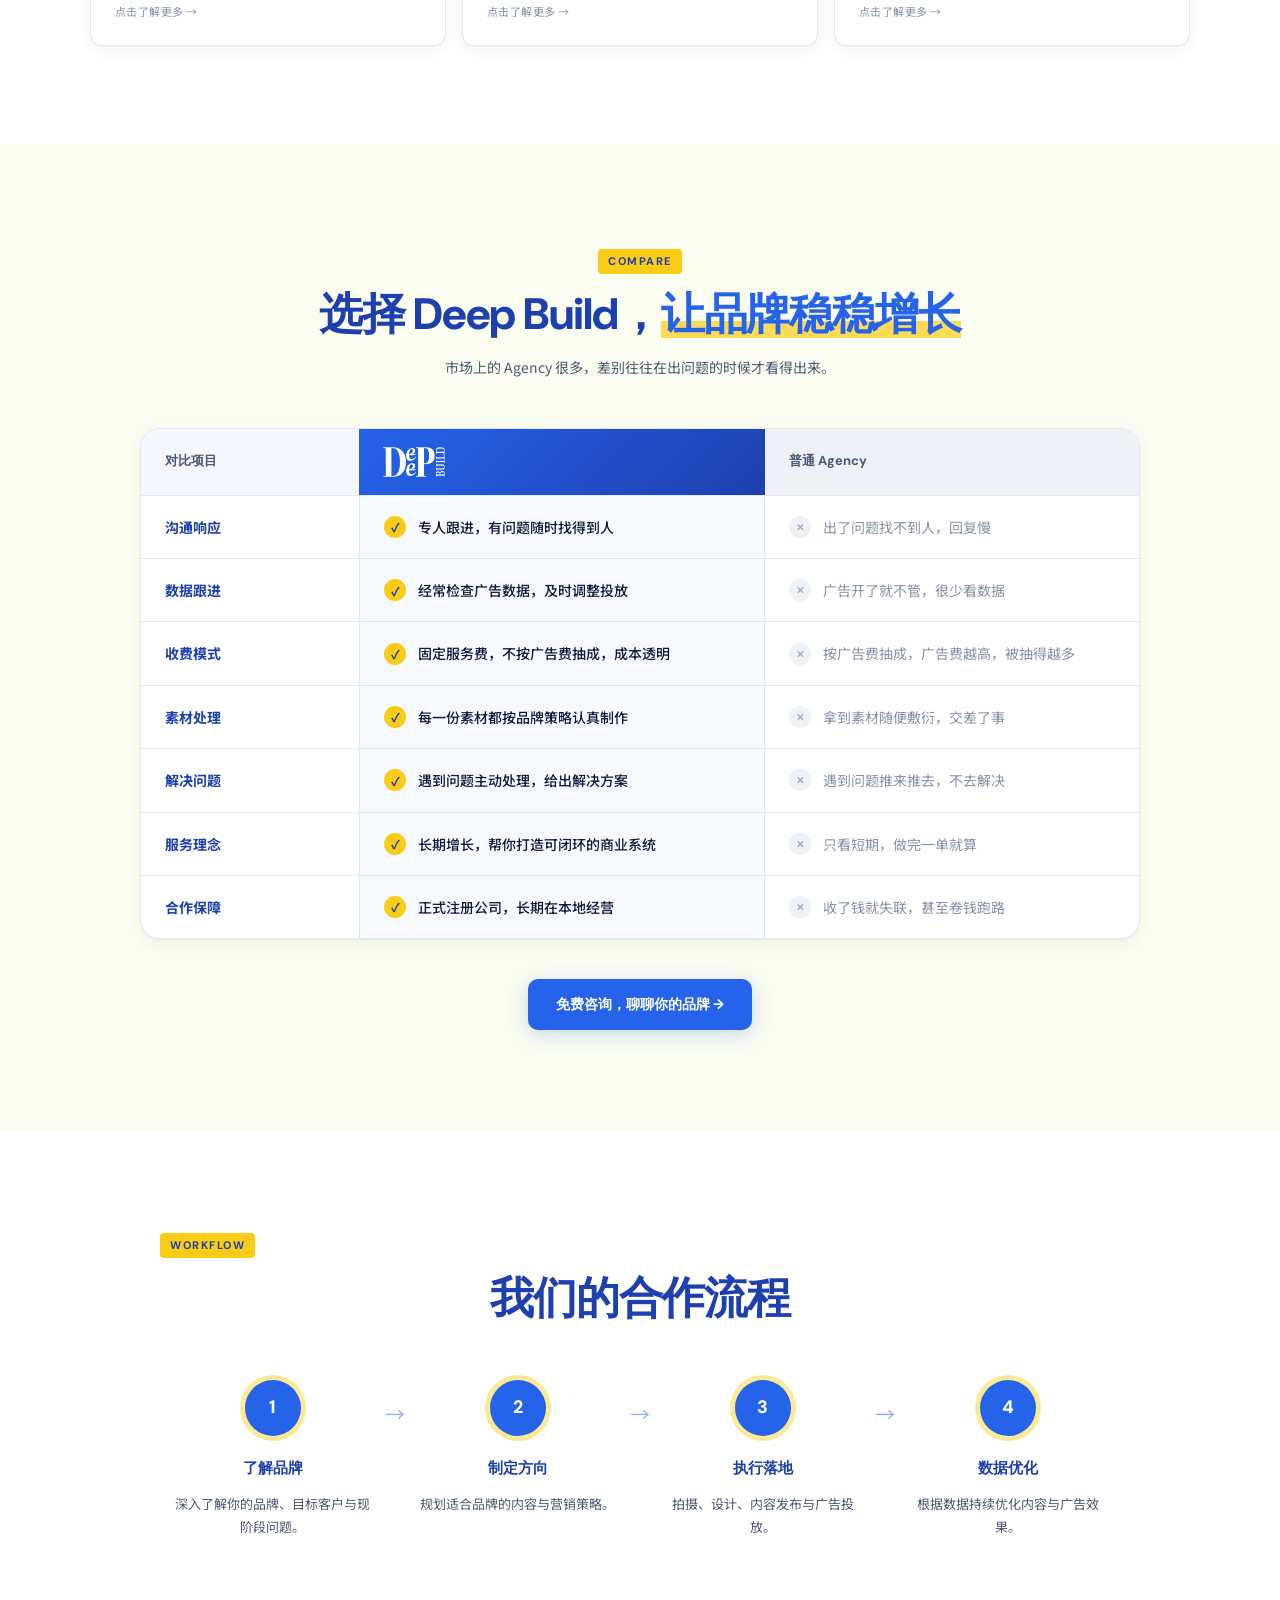
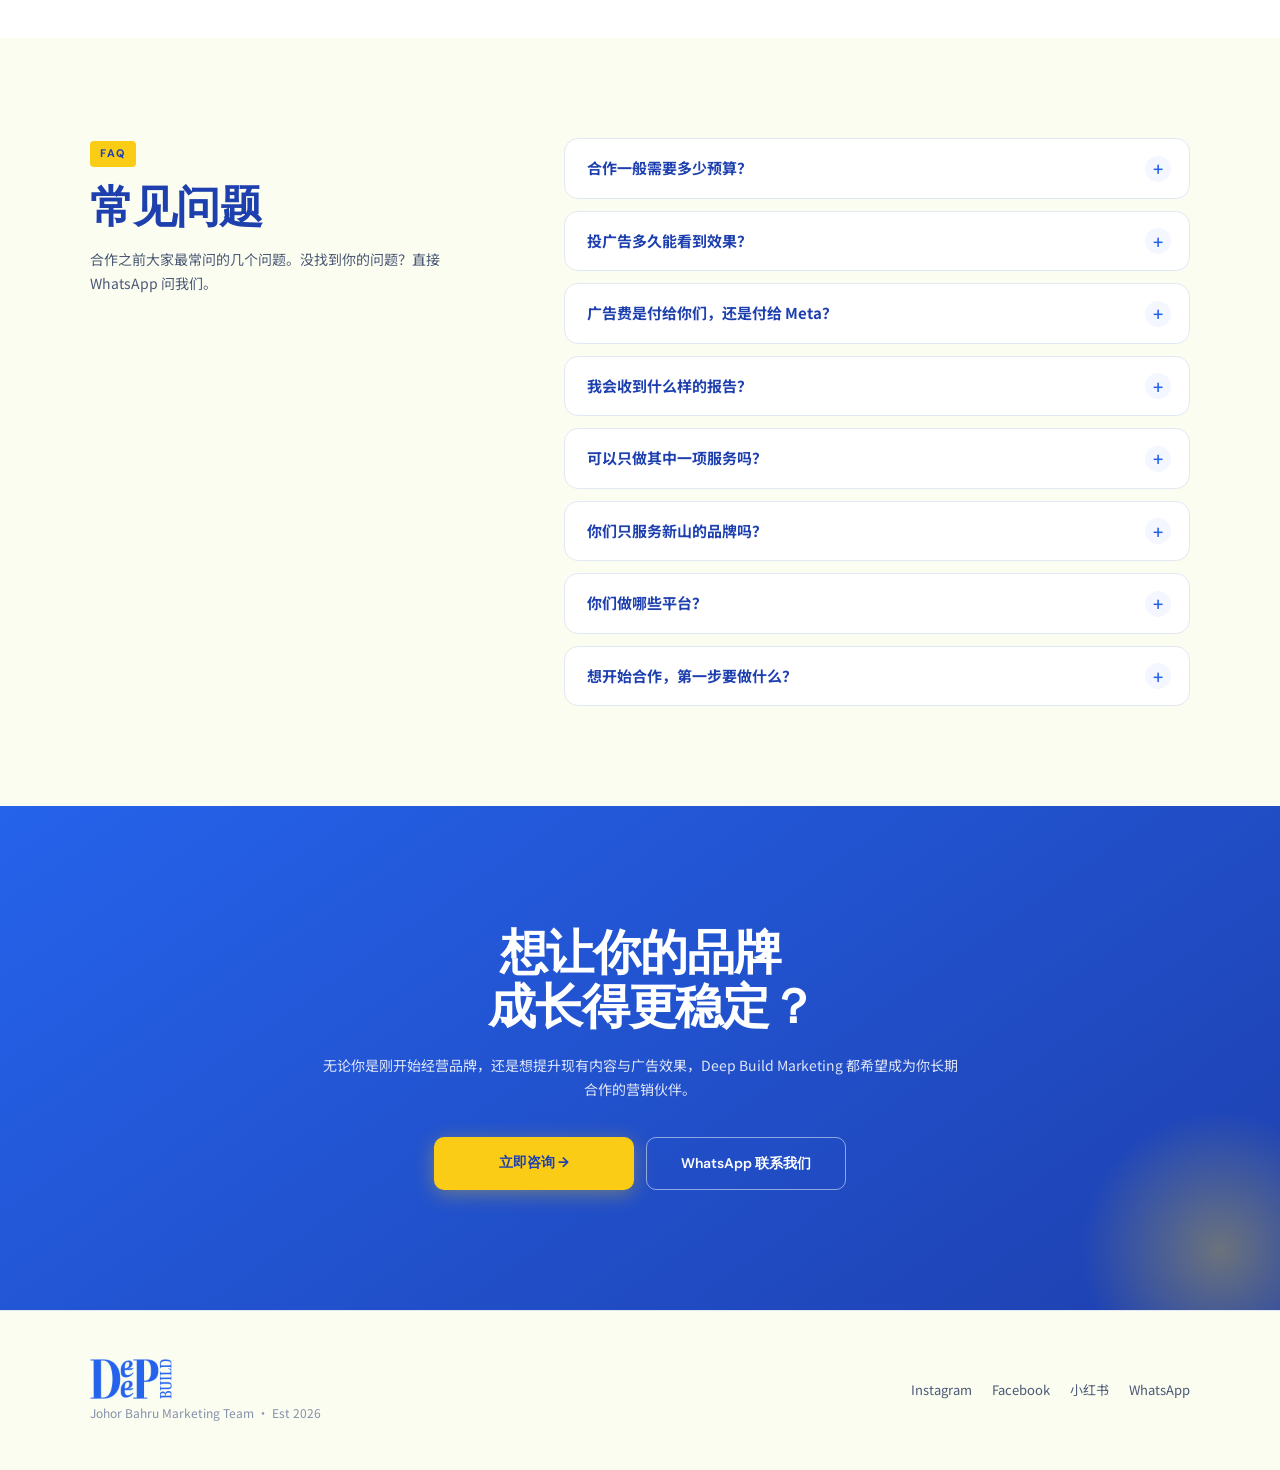
==== commit f392e558: "Remove duplicate 作品 nav link" ====
--- a/index.html
+++ b/index.html
@@ -555,7 +555,6 @@
     <li><a href="#about">关于</a></li>
     <li><a href="#services">服务</a></li>
     <li><a href="#ads">Meta 广告</a></li>
-    <li><a href="#work">作品</a></li>
     <li><a href="#work">作品</a></li>
     <li><a href="#faq">问答</a></li>
     <li><a href="brand-diagnostic.html" class="nav-diag">免费品牌诊断</a></li>
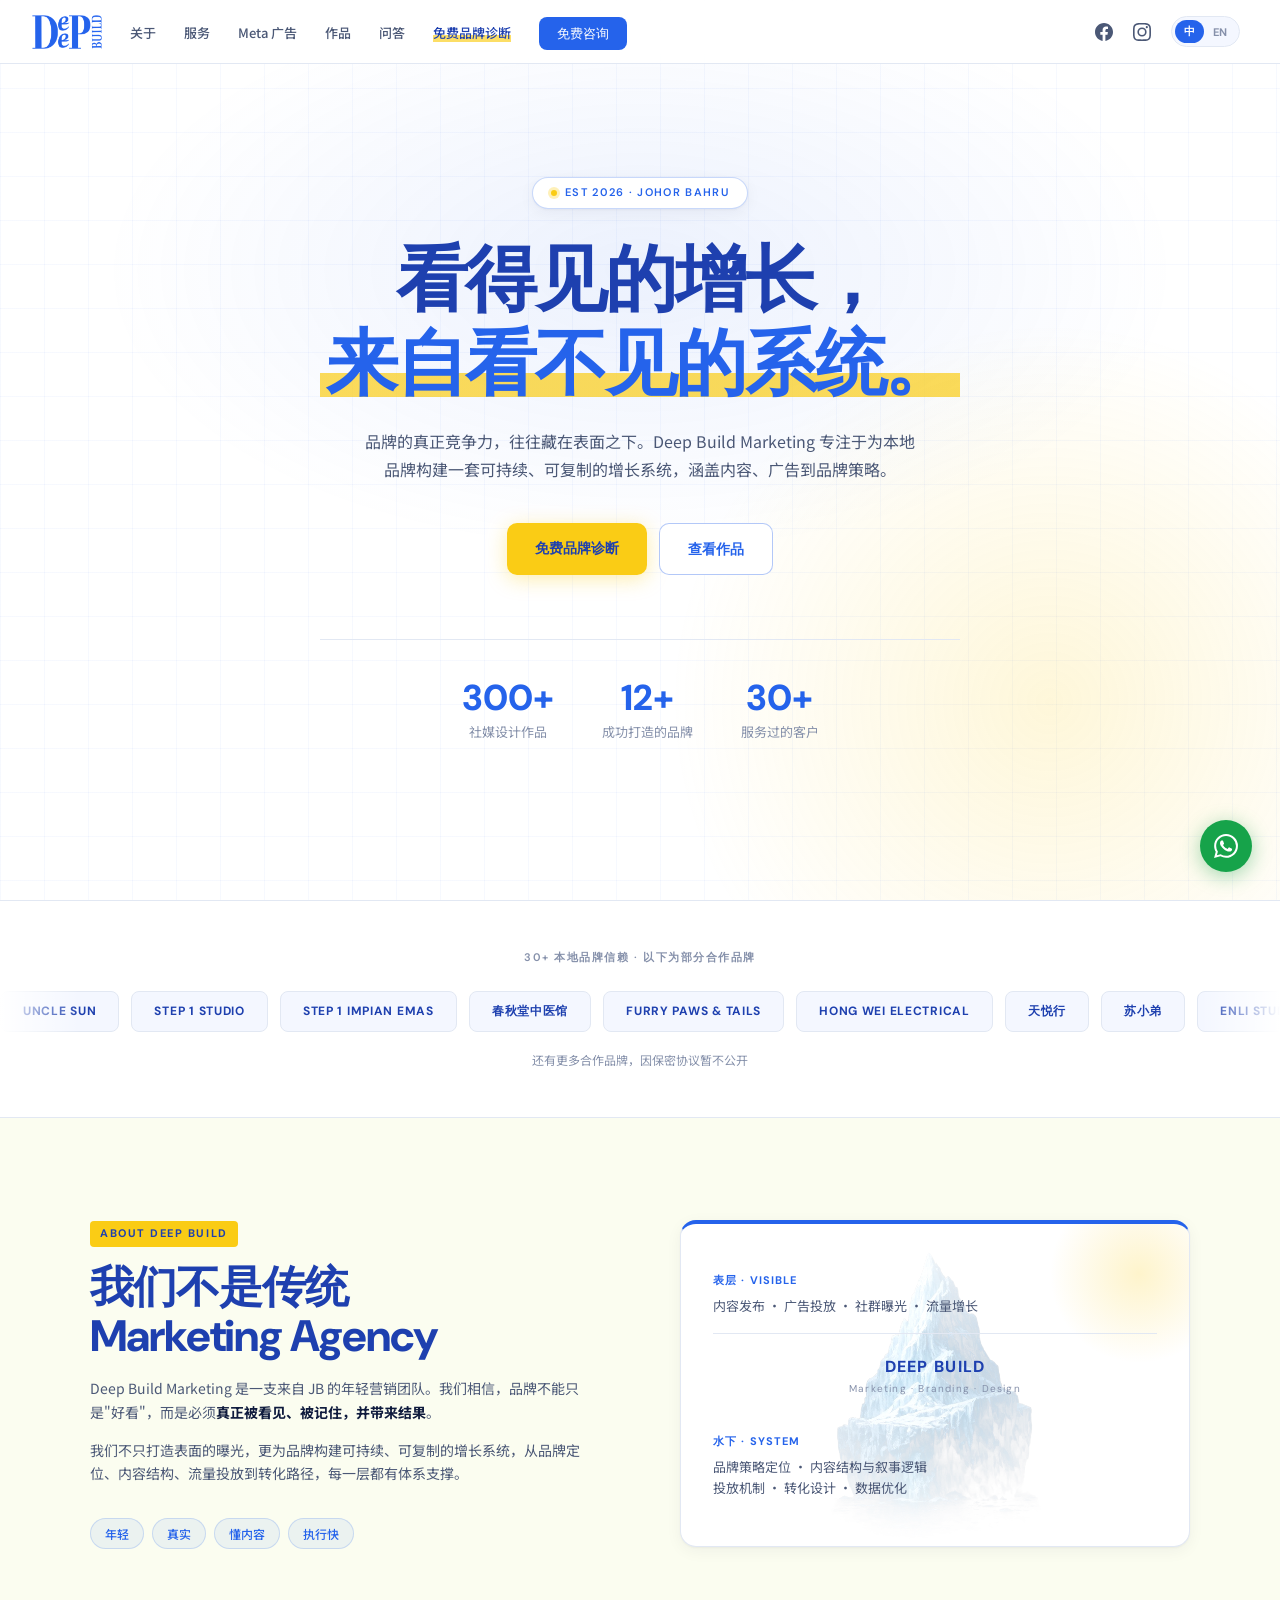
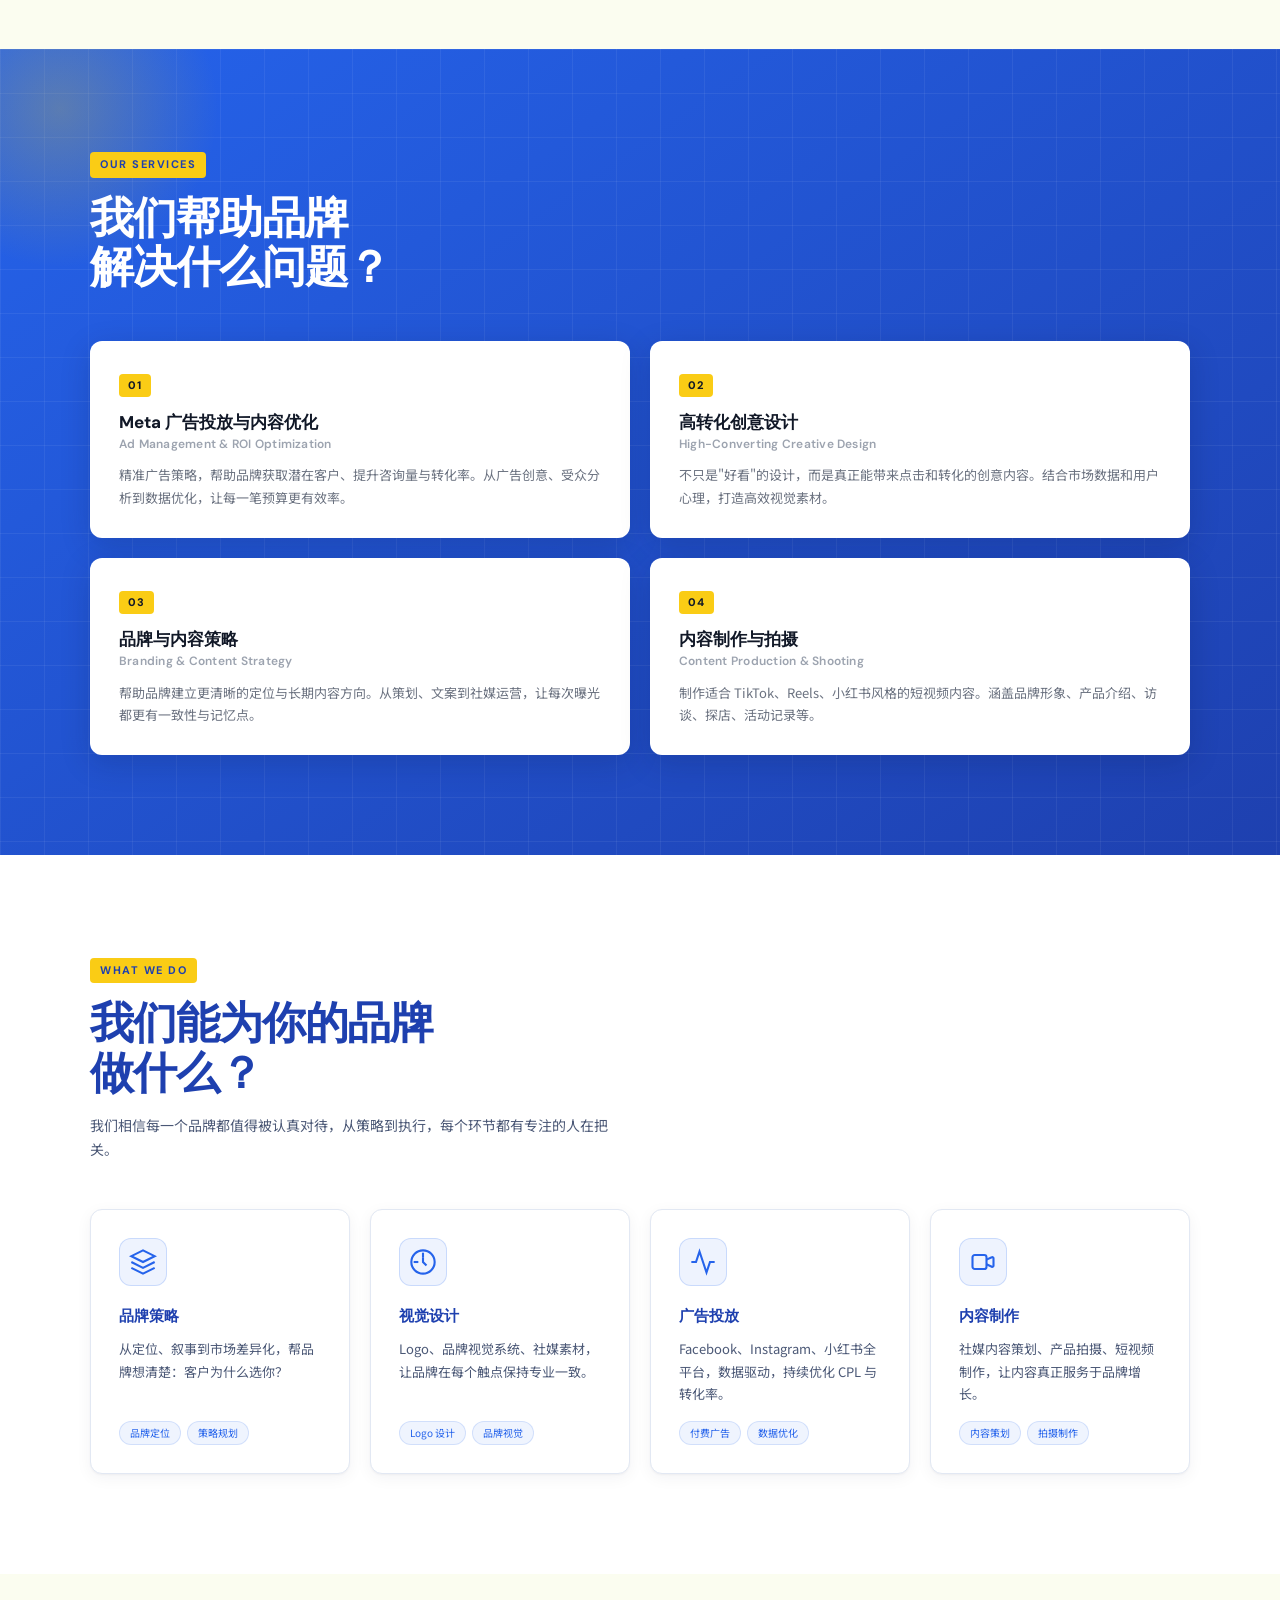
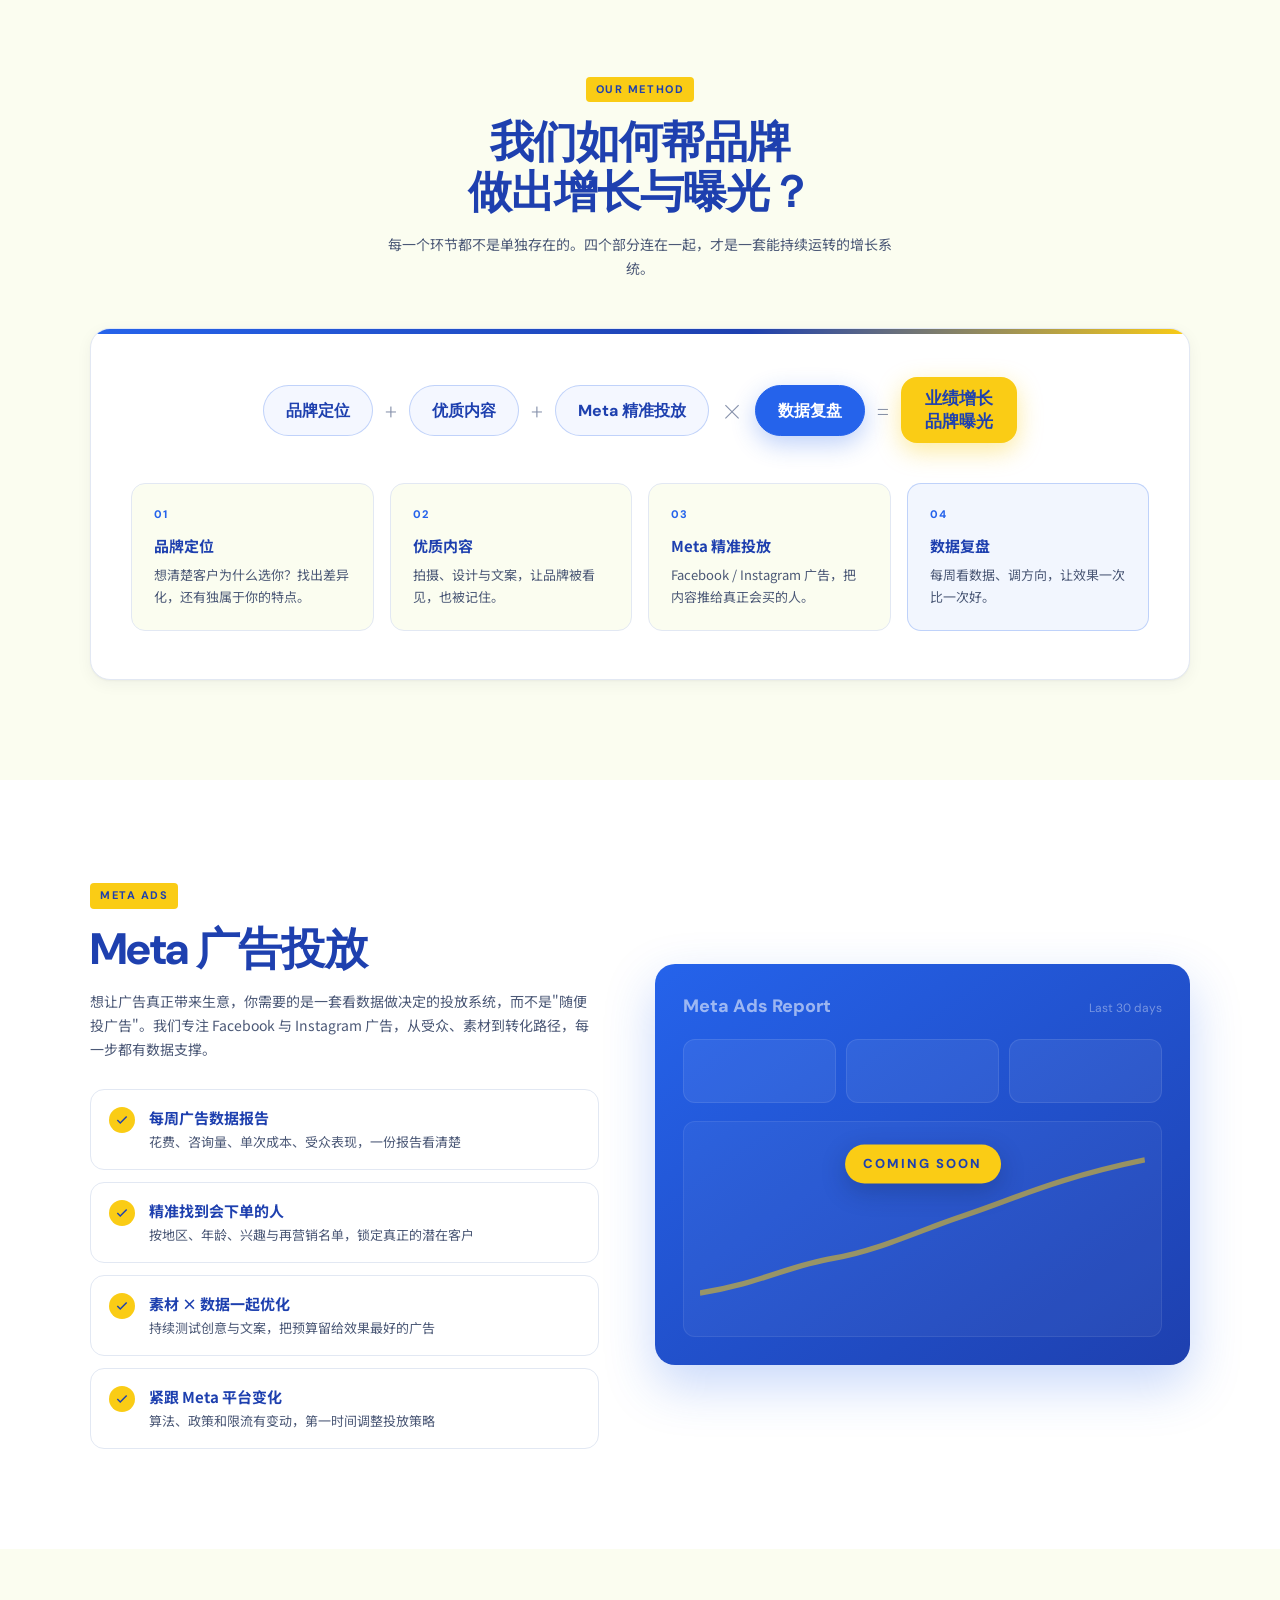
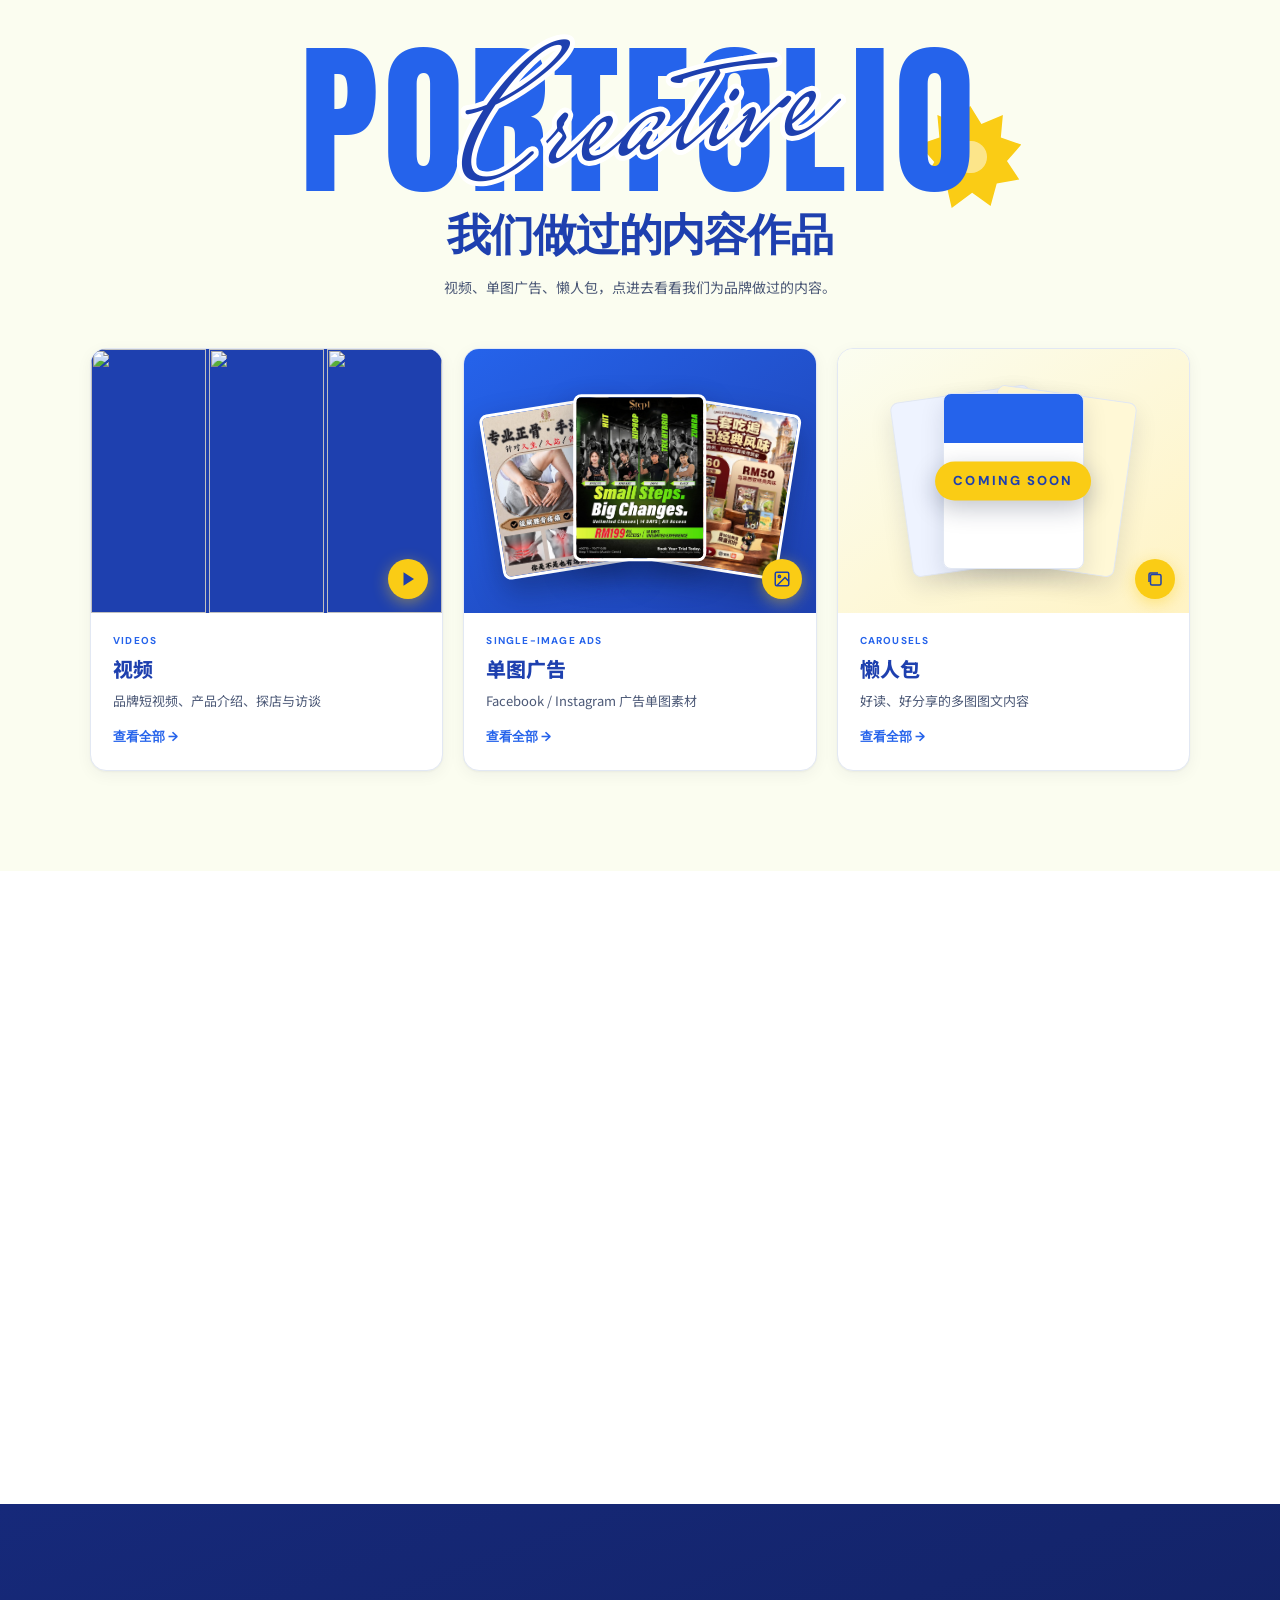
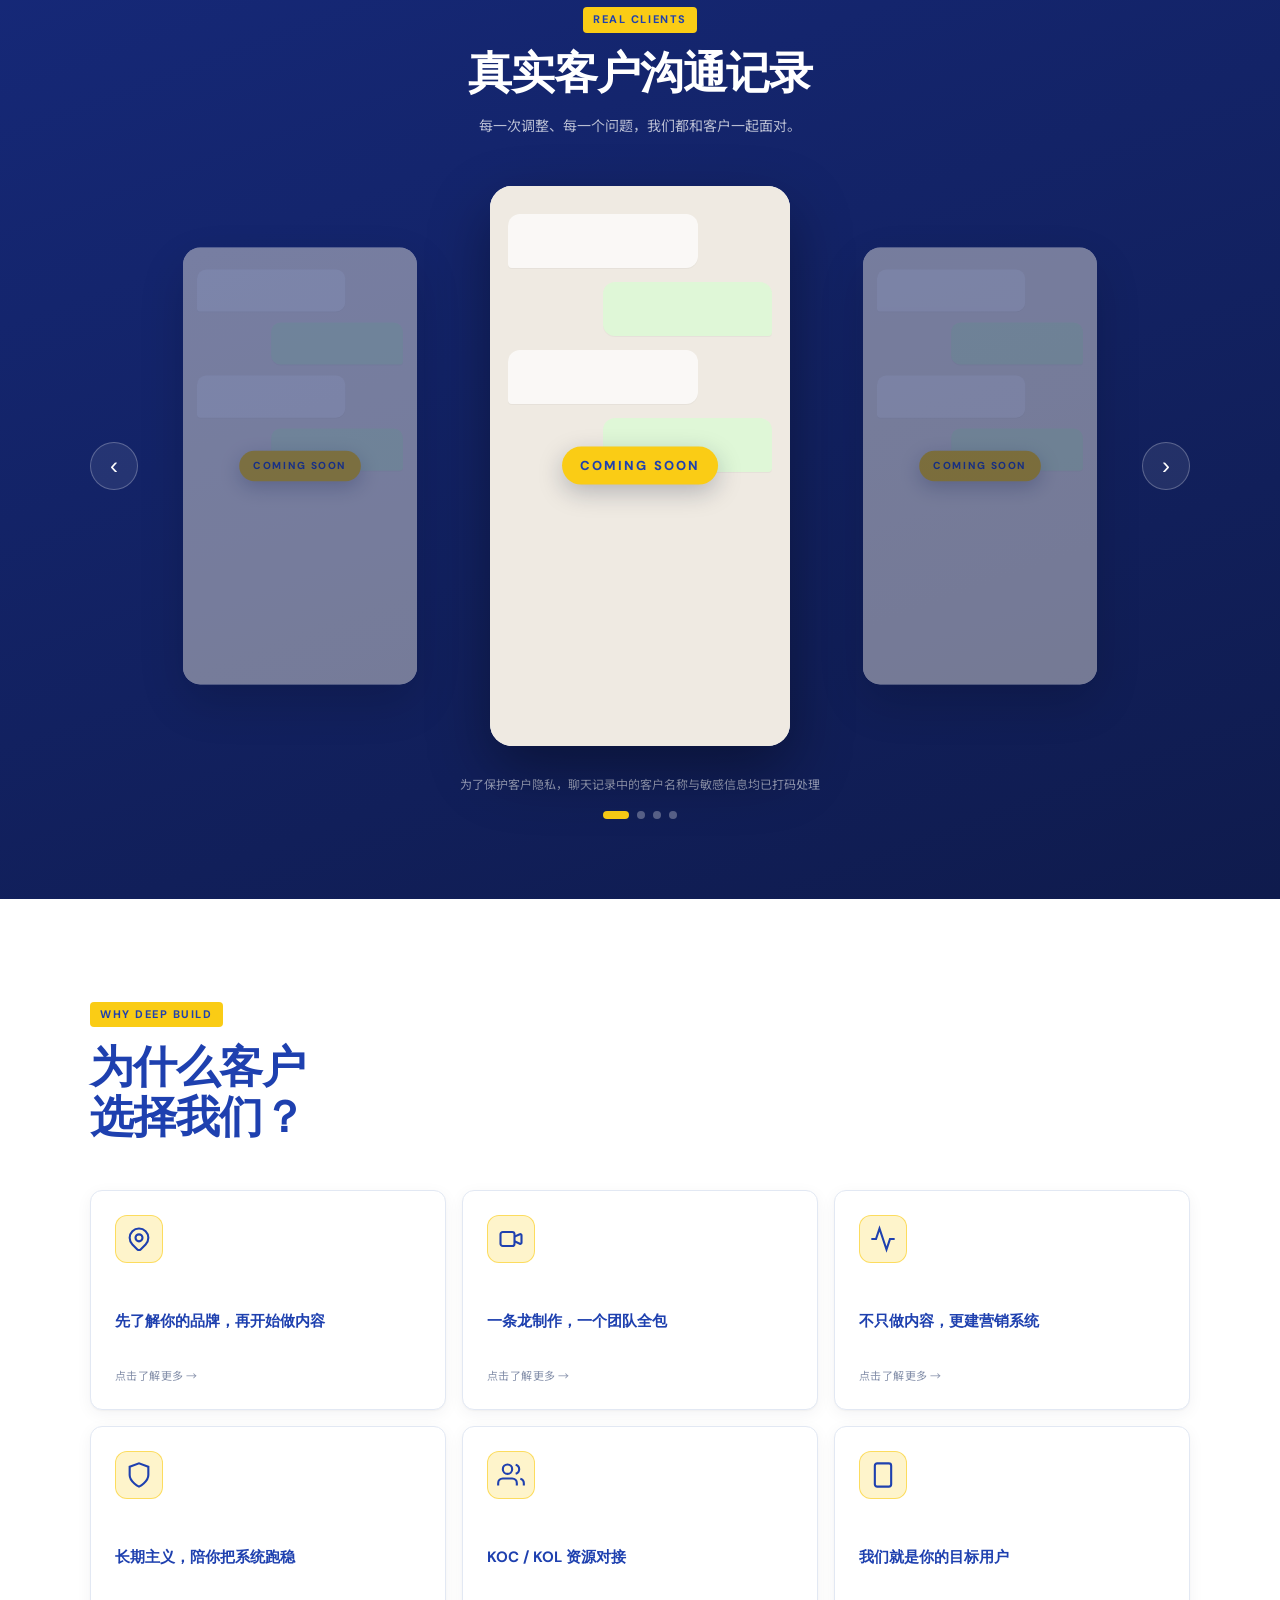
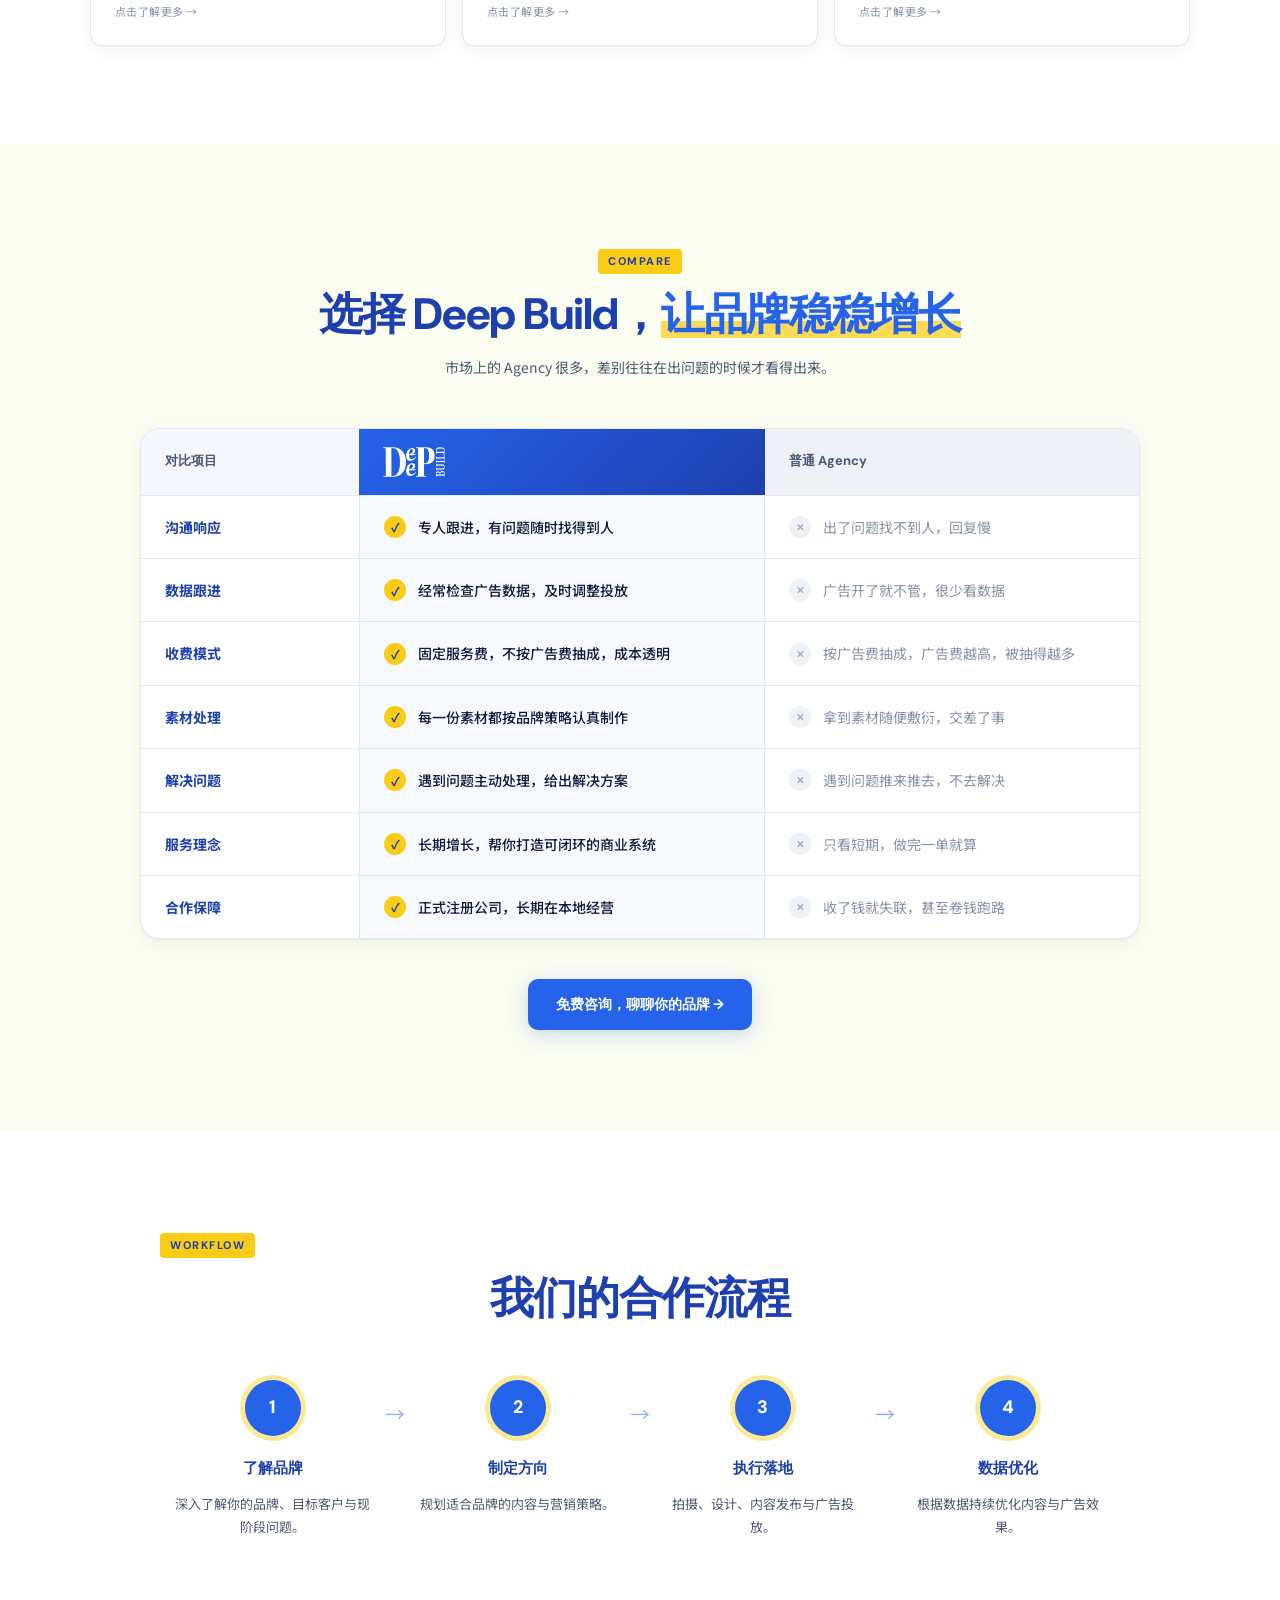
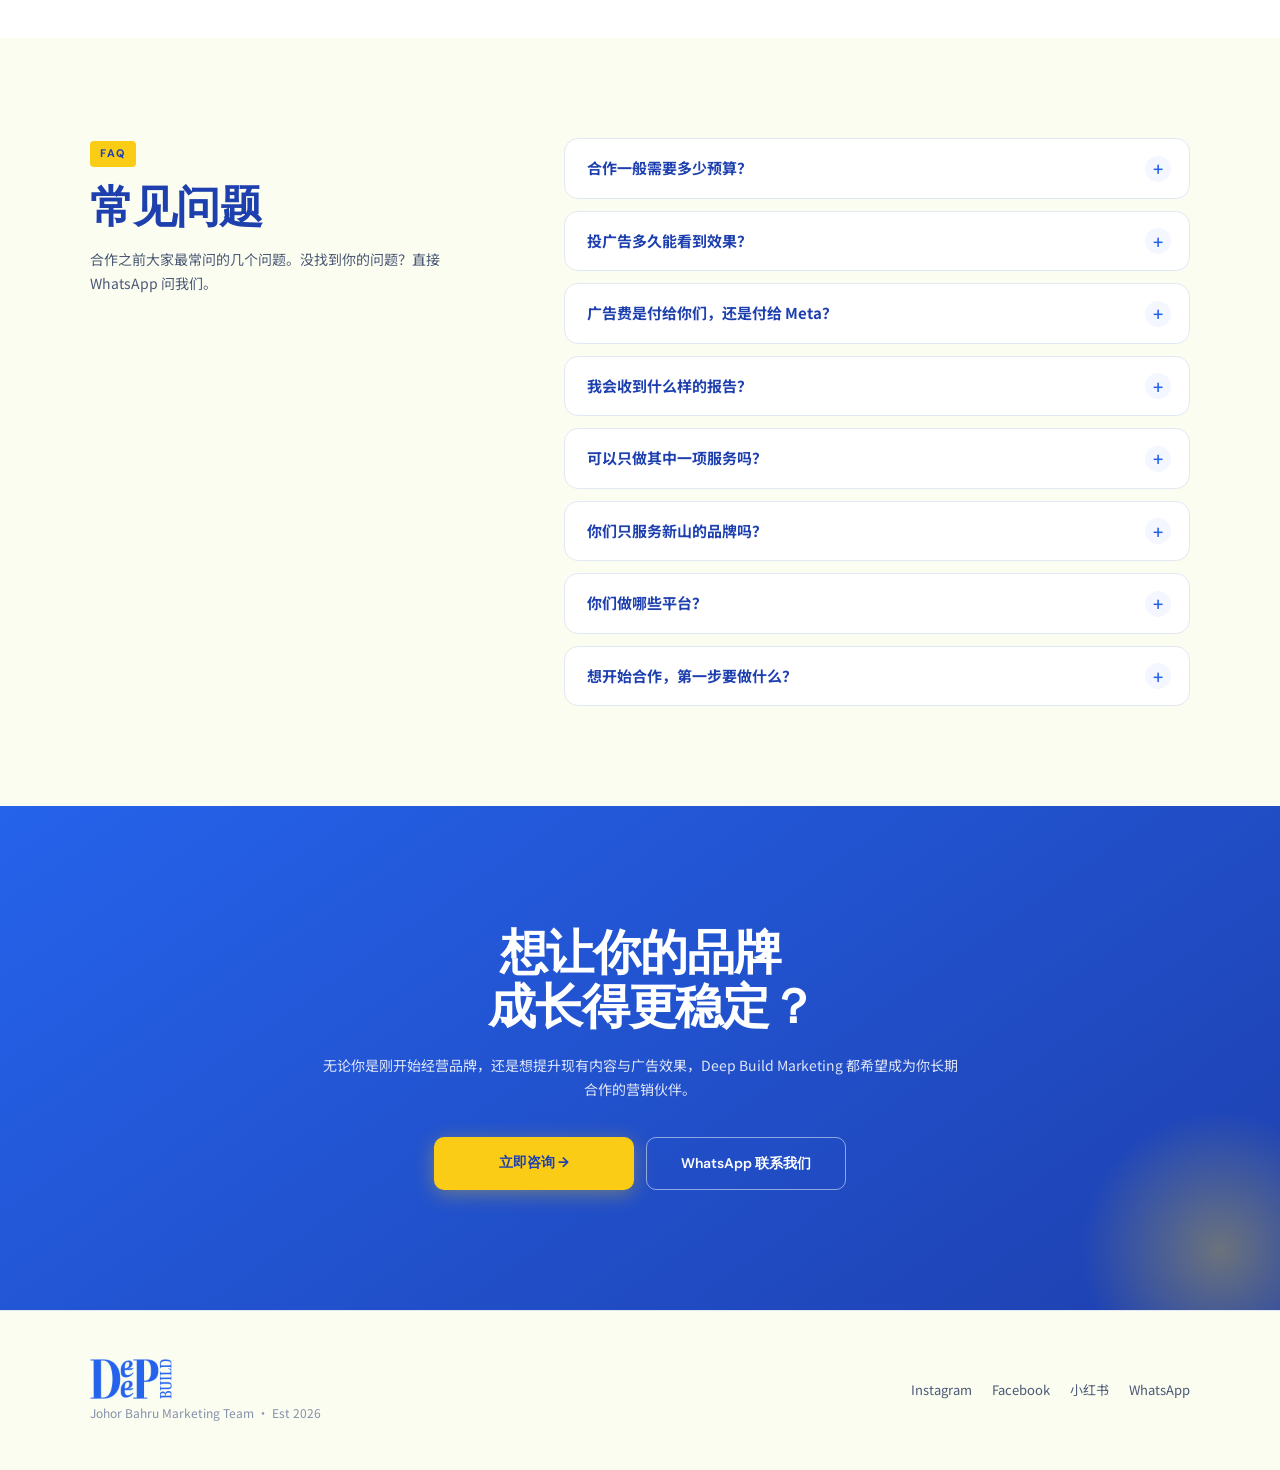
==== commit 76983a64: "Show real single-image ads on work pages" ====
--- a/index.html
+++ b/index.html
@@ -1,1576 +1,1589 @@
-<!DOCTYPE html>
-<html lang="zh">
-<head>
-<meta charset="UTF-8">
-<meta name="viewport" content="width=device-width, initial-scale=1.0">
-<link rel="icon" href="favicon.ico" sizes="any">
-<link rel="icon" type="image/png" sizes="48x48" href="images/favicon-48.png">
-<link rel="icon" type="image/png" sizes="512x512" href="images/favicon-512.png">
-<link rel="apple-touch-icon" href="images/apple-touch-icon.png">
-<title>Deep Build Marketing | 新山 JB 数码营销公司 · 广告投放 · 内容制作</title>
-<meta name="description" content="Deep Build Marketing 是新山（Johor Bahru）的营销团队，提供 Facebook / Instagram / 小红书广告投放、品牌策略、设计与视频内容拍摄，帮助品牌做出看得见的增长。WhatsApp 免费咨询。">
-<link rel="canonical" href="https://deepbuild.com.my/">
-<meta property="og:type" content="website">
-<meta property="og:url" content="https://deepbuild.com.my/">
-<meta property="og:title" content="Deep Build Marketing | 新山 JB 数码营销公司">
-<meta property="og:description" content="广告投放、品牌策略、设计与视频内容制作，帮助品牌做出看得见的增长。">
-<meta property="og:locale" content="zh_CN">
-<script type="application/ld+json">
-{
-  "@context": "https://schema.org",
-  "@type": "ProfessionalService",
-  "name": "Deep Build Marketing",
-  "url": "https://deepbuild.com.my/",
-  "telephone": "+60 11-3999 0357",
-  "areaServed": ["Johor Bahru", "Malaysia"],
-  "address": {
-    "@type": "PostalAddress",
-    "addressLocality": "Johor Bahru",
-    "addressRegion": "Johor",
-    "addressCountry": "MY"
-  },
-  "sameAs": [
-    "https://www.facebook.com/profile.php?id=61588071255831",
-    "https://www.instagram.com/deepbuild_official",
-    "https://www.xiaohongshu.com/user/profile/69e055cb0000000026039dbf"
-  ]
-}
-</script>
-<link rel="preconnect" href="https://fonts.googleapis.com">
-<link href="https://fonts.googleapis.com/css2?family=Anton&family=Mrs+Saint+Delafield&family=DM+Sans:wght@400;500;600;700;800&family=Noto+Sans+SC:wght@300;400;500;700&display=swap" rel="stylesheet">
-<style>
-/* ===== RESET & BASE ===== */
-*,*::before,*::after{box-sizing:border-box;margin:0;padding:0}
-:root{
-  --bg:#ffffff;
-  --surface:#FBFDF0;
-  --surface2:#f4f7ff;
-  --border:#e2e8f3;
-  --accent:#2563eb;
-  --accent2:#2563eb;
-  --gold:#FACC15;
-  --navy:#1E40AF;
-  --text:#0f1b3d;
-  --text-muted:#4b5876;
-  --text-dim:#8590aa;
-  --shadow:0 1px 2px rgba(15,27,61,0.04),0 4px 16px rgba(15,27,61,0.05);
-  --shadow-hover:0 10px 30px rgba(37,99,235,0.14);
-  --radius:12px;
-}
-html{scroll-behavior:smooth}
-body{font-family:'Noto Sans SC',sans-serif;background:var(--bg);color:var(--text);line-height:1.6;overflow-x:hidden}
-
-/* Grid bg */
-body::before{content:'';position:fixed;inset:0;background-image:linear-gradient(rgba(37,99,235,0.04) 1px,transparent 1px),linear-gradient(90deg,rgba(37,99,235,0.04) 1px,transparent 1px);background-size:44px 44px;pointer-events:none;z-index:0}
-
-/* ===== NAV ===== */
-nav{position:fixed;top:0;left:0;right:0;z-index:100;padding:0 32px;height:64px;display:flex;align-items:center;justify-content:space-between;background:rgba(255,255,255,0.88);backdrop-filter:blur(16px);border-bottom:1px solid var(--border)}
-.nav-logo{display:flex;align-items:center;margin-right:28px;text-decoration:none}
-.nav-logo img{height:34px;width:auto;display:block}
-.lang-toggle{display:flex;align-items:center;background:var(--surface2);border:1px solid var(--border);border-radius:100px;padding:3px;margin-right:8px;cursor:pointer;font-family:'DM Sans',sans-serif;font-size:11px;font-weight:700}
-.lang-toggle span{padding:4px 9px;border-radius:100px;color:var(--text-dim);transition:all 0.25s}
-html[lang="zh"] .lang-toggle [data-l="zh"],html[lang="en"] .lang-toggle [data-l="en"]{background:var(--accent);color:#fff}
-.nav-links{display:flex;gap:28px;list-style:none;align-items:center}
-.nav-links a{color:var(--text-muted);text-decoration:none;font-size:13px;font-weight:500;transition:color 0.2s}
-.nav-links a:hover{color:var(--accent)}
-.nav-diag{color:var(--navy) !important;font-weight:700;box-shadow:inset 0 -7px 0 rgba(250,204,21,0.65);transition:box-shadow 0.2s}
-.nav-diag:hover{box-shadow:inset 0 -18px 0 rgba(250,204,21,0.65)}
-.nav-cta{background:var(--accent);color:#fff !important;padding:8px 18px;border-radius:8px;font-size:13px;font-weight:600;font-family:'DM Sans',sans-serif;text-decoration:none;transition:all 0.2s}
-.nav-cta:hover{background:var(--navy);transform:translateY(-1px)}
-.nav-social{display:flex;align-items:center;gap:4px;margin-left:auto;margin-right:12px}
-.nav-social-icon{width:34px;height:34px;display:flex;align-items:center;justify-content:center;color:var(--text-muted);border-radius:8px;transition:all 0.2s}
-.nav-social-icon:hover{color:var(--accent);background:rgba(37,99,235,0.08)}
-.nav-toggle{display:none;background:none;border:none;color:var(--navy);font-size:22px;cursor:pointer}
-
-/* ===== SECTIONS ===== */
-section{position:relative;z-index:1}
-.section-label{display:inline-block;font-family:'DM Sans',sans-serif;font-size:11px;font-weight:700;letter-spacing:0.14em;text-transform:uppercase;color:var(--navy);background:var(--gold);padding:4px 10px;border-radius:4px;margin-bottom:16px}
-.section-title{font-family:'DM Sans',sans-serif;font-size:clamp(28px,4vw,44px);font-weight:800;line-height:1.12;letter-spacing:-0.025em;margin-bottom:16px;color:var(--navy)}
-.section-sub{font-size:14px;color:var(--text-muted);max-width:520px;line-height:1.7}
-.divider{height:1px;background:linear-gradient(90deg,transparent,var(--border),transparent);margin:0}
-
-/* ===== HERO ===== */
-#hero{min-height:100vh;display:flex;align-items:center;justify-content:center;text-align:center;padding:100px 24px 80px;background:radial-gradient(ellipse 60% 45% at 50% 30%,rgba(37,99,235,0.09),transparent 70%),radial-gradient(circle at 82% 78%,rgba(250,204,21,0.16),transparent 30%)}
-.hero-inner{max-width:800px}
-.hero-badge{display:inline-flex;align-items:center;gap:8px;background:#fff;border:1px solid rgba(37,99,235,0.25);border-radius:100px;padding:6px 18px;font-family:'DM Sans',sans-serif;font-size:11px;font-weight:600;color:var(--accent);letter-spacing:0.12em;text-transform:uppercase;margin-bottom:32px;box-shadow:var(--shadow)}
-.hero-badge::before{content:'';width:6px;height:6px;border-radius:50%;background:var(--gold);box-shadow:0 0 0 3px rgba(250,204,21,0.3);animation:blink 2s infinite}
-@keyframes blink{0%,100%{opacity:1}50%{opacity:0.3}}
-#hero h1{font-family:'DM Sans',sans-serif;font-size:clamp(36px,6vw,72px);font-weight:800;line-height:1.08;letter-spacing:-0.03em;margin-bottom:24px;color:var(--navy)}
-#hero h1 .line2{display:block;width:fit-content;margin:6px auto 0;color:var(--accent);background:linear-gradient(transparent 62%,rgba(250,204,21,0.7) 62%,rgba(250,204,21,0.7) 92%,transparent 92%);padding:0 6px}
-#hero p{font-size:clamp(14px,1.8vw,16px);color:var(--text-muted);max-width:560px;margin:0 auto 40px;line-height:1.75}
-.hero-btns{display:flex;gap:12px;justify-content:center;flex-wrap:wrap}
-.btn-primary{background:var(--accent);color:#fff;padding:14px 28px;border-radius:10px;font-family:'DM Sans',sans-serif;font-size:14px;font-weight:700;text-decoration:none;transition:all 0.2s;box-shadow:0 4px 20px rgba(37,99,235,0.25)}
-.btn-primary:hover{background:var(--navy);transform:translateY(-2px);box-shadow:0 8px 28px rgba(37,99,235,0.35)}
-.btn-diag{background:var(--gold);color:var(--navy);padding:14px 28px;border-radius:10px;font-family:'DM Sans',sans-serif;font-size:14px;font-weight:700;text-decoration:none;transition:all 0.2s;box-shadow:0 4px 20px rgba(250,204,21,0.35)}
-.btn-diag:hover{transform:translateY(-2px);box-shadow:0 8px 28px rgba(250,204,21,0.5)}
-.btn-ghost{background:#fff;color:var(--accent);padding:14px 28px;border-radius:10px;font-family:'DM Sans',sans-serif;font-size:14px;font-weight:600;text-decoration:none;border:1.5px solid rgba(37,99,235,0.35);transition:all 0.2s}
-.btn-ghost:hover{border-color:var(--accent);background:rgba(37,99,235,0.05)}
-.hero-stats{display:flex;gap:48px;justify-content:center;margin-top:64px;padding-top:40px;border-top:1px solid var(--border)}
-.stat-num{font-family:'DM Sans',sans-serif;font-size:36px;font-weight:800;color:var(--accent);line-height:1}
-.stat-num{font-variant-numeric:tabular-nums;min-width:3ch}
-.stat-num.pop{animation:statPop 0.45s cubic-bezier(0.3,1.6,0.5,1)}
-@keyframes statPop{50%{transform:scale(1.14);color:var(--navy)}}
-.stat-label{font-size:13px;color:var(--text-dim);margin-top:6px}
-
-/* ===== ABOUT ===== */
-#about{padding:100px 24px}
-.about-inner{max-width:1100px;margin:0 auto;display:grid;grid-template-columns:1fr 1fr;gap:80px;align-items:center}
-.about-tags{display:flex;gap:8px;flex-wrap:wrap;margin-top:32px}
-.tag{background:rgba(37,99,235,0.07);border:1px solid rgba(37,99,235,0.18);border-radius:100px;padding:5px 14px;font-size:12px;color:var(--accent);font-weight:500}
-.iceberg-card{background:#fff;border:1px solid var(--border);border-top:4px solid var(--accent);border-radius:16px;padding:32px;position:relative;overflow:hidden;box-shadow:var(--shadow)}
-.iceberg-card::before{content:'';position:absolute;top:-40px;right:-40px;width:180px;height:180px;background:radial-gradient(circle,rgba(250,204,21,0.22),transparent 70%);pointer-events:none}
-.ice-layer{padding:16px 0;border-bottom:1px solid var(--border)}
-.ice-layer:last-child{border-bottom:none}
-.ice-label{font-family:'DM Sans',sans-serif;font-size:11px;font-weight:700;color:var(--accent);letter-spacing:0.1em;text-transform:uppercase;margin-bottom:6px}
-.ice-content{font-size:13px;color:var(--text-muted);line-height:1.6}
-.ice-brand{text-align:center;padding:20px 0;font-family:'DM Sans',sans-serif;font-size:16px;font-weight:800;color:var(--navy);letter-spacing:0.08em}
-.ice-brand span{display:block;font-size:10px;font-weight:400;color:var(--text-dim);letter-spacing:0.12em;margin-top:2px}
-
-/* ===== SERVICES ===== */
-#services{padding:100px 24px;background:linear-gradient(145deg,#2563eb,#1E40AF);overflow:hidden}
-#services::before{content:'';position:absolute;inset:0;background-image:linear-gradient(rgba(255,255,255,0.06) 1px,transparent 1px),linear-gradient(90deg,rgba(255,255,255,0.06) 1px,transparent 1px);background-size:44px 44px;pointer-events:none}
-#services::after{content:'';position:absolute;left:-100px;top:-100px;width:320px;height:320px;border-radius:50%;background:radial-gradient(circle,rgba(250,204,21,0.25),transparent 70%);pointer-events:none}
-.services-inner{max-width:1100px;margin:0 auto;position:relative;z-index:1}
-#services .section-title{color:#fff}
-.services-grid{display:grid;grid-template-columns:repeat(2,1fr);gap:20px;margin-top:48px}
-.service-card{background:#fff;border:1px solid transparent;border-radius:var(--radius);padding:28px;transition:border-color 0.3s,transform 0.2s,box-shadow 0.3s;box-shadow:0 8px 30px rgba(10,20,60,0.18)}
-.service-card:hover{border-color:var(--gold);transform:translateY(-3px);box-shadow:0 14px 40px rgba(10,20,60,0.28)}
-.service-num{display:inline-block;font-family:'DM Sans',sans-serif;font-size:11px;font-weight:800;color:#111827;background:var(--gold);padding:3px 9px;border-radius:4px;letter-spacing:0.1em;margin-bottom:14px}
-.service-card h3{font-family:'DM Sans',sans-serif;font-size:17px;font-weight:800;margin-bottom:2px;line-height:1.3;color:#111827}
-.service-en{font-family:'DM Sans',sans-serif;font-size:12px;font-weight:600;color:#9ca3af;letter-spacing:0.02em;margin-bottom:10px}
-.service-card p{font-size:13px;color:#6b7280;line-height:1.7}
-html[lang="en"] .service-en{display:none}
-html[lang="en"] .service-card h3{margin-bottom:10px}
-
-/* ===== CLIENT LOGO STRIP ===== */
-#clients{padding:48px 0;border-top:1px solid var(--border);border-bottom:1px solid var(--border);overflow:hidden;background:#fff}
-.clients-inner{max-width:100%;margin:0 auto}
-.clients-label{text-align:center;font-family:'DM Sans',sans-serif;font-size:11px;font-weight:600;letter-spacing:0.14em;text-transform:uppercase;color:var(--text-dim);margin-bottom:24px}
-.marquee-wrap{overflow:hidden;position:relative;width:100%}
-.marquee-wrap::before,.marquee-wrap::after{content:'';position:absolute;top:0;bottom:0;width:80px;z-index:2;pointer-events:none}
-.marquee-wrap::before{left:0;background:linear-gradient(90deg,#fff,transparent)}
-.marquee-wrap::after{right:0;background:linear-gradient(270deg,#fff,transparent)}
-.marquee-track{display:flex;gap:12px;width:max-content;animation:marquee 28s linear infinite}
-.marquee-track:hover{animation-play-state:paused}
-@keyframes marquee{0%{transform:translateX(0)}100%{transform:translateX(-50%)}}
-.logo-chip{background:var(--surface2);border:1px solid var(--border);border-radius:8px;padding:10px 22px;font-family:'DM Sans',sans-serif;font-size:12px;font-weight:700;color:var(--navy);letter-spacing:0.06em;text-transform:uppercase;white-space:nowrap;transition:all 0.2s;flex-shrink:0}
-.logo-chip:hover{border-color:var(--gold);background:var(--gold);color:var(--navy)}
-
-/* ===== PORTFOLIO ===== */
-#cases{padding:100px 24px}
-.portfolio-inner{max-width:1100px;margin:0 auto}
-.portfolio-grid{display:grid;grid-template-columns:repeat(3,1fr);gap:20px;margin-top:48px}
-
-/* Flip Card */
-.flip-card{perspective:1000px;height:340px;cursor:pointer}
-.flip-card-inner{position:relative;width:100%;height:100%;transition:transform 0.55s cubic-bezier(0.4,0.2,0.2,1);transform-style:preserve-3d}
-.flip-card.flipped .flip-card-inner{transform:rotateY(180deg)}
-.flip-front,.flip-back{position:absolute;inset:0;backface-visibility:hidden;-webkit-backface-visibility:hidden;border-radius:var(--radius);overflow:hidden}
-
-/* Front */
-.flip-front{background:#fff;border:1px solid var(--border);box-shadow:var(--shadow)}
-.card-img{width:100%;height:220px;object-fit:cover;display:block;background:var(--surface2)}
-.card-img-placeholder{width:100%;height:220px;display:flex;align-items:center;justify-content:center;background:linear-gradient(135deg,#eef3ff,#FBFDF0);flex-direction:column;gap:8px}
-.card-img-placeholder span{font-family:'DM Sans',sans-serif;font-size:13px;font-weight:700;color:var(--accent);letter-spacing:0.1em}
-.card-img-placeholder small{font-size:10px;color:var(--text-dim)}
-.card-front-info{padding:14px 16px}
-.card-tag{font-family:'DM Sans',sans-serif;font-size:10px;font-weight:600;color:var(--accent);letter-spacing:0.1em;text-transform:uppercase;margin-bottom:4px}
-.card-name{font-family:'DM Sans',sans-serif;font-size:14px;font-weight:700;color:var(--navy)}
-.flip-hint{font-size:10px;color:var(--text-dim);margin-top:4px;display:flex;align-items:center;gap:4px}
-.flip-hint::before{content:'↕';font-size:10px}
-
-/* Back */
-.flip-back{transform:rotateY(180deg);background:linear-gradient(145deg,#2563eb,#1E40AF);border:1px solid var(--navy);display:flex;flex-direction:column;justify-content:space-between;padding:24px}
-.back-tag{font-family:'DM Sans',sans-serif;font-size:10px;font-weight:700;color:var(--gold);letter-spacing:0.12em;text-transform:uppercase;margin-bottom:8px}
-.back-name{font-family:'DM Sans',sans-serif;font-size:20px;font-weight:800;color:#fff;line-height:1.2;margin-bottom:10px}
-.back-desc{font-size:12px;color:rgba(255,255,255,0.85);line-height:1.65;flex:1}
-.back-btn{display:inline-flex;align-items:center;gap:6px;background:var(--gold);color:var(--navy);padding:10px 18px;border-radius:8px;font-family:'DM Sans',sans-serif;font-size:12px;font-weight:700;text-decoration:none;margin-top:16px;transition:all 0.2s;border:none;cursor:pointer;width:fit-content}
-.back-btn:hover{background:#fff;transform:translateY(-1px)}
-.back-btn svg{width:13px;height:13px}
-.back-close{font-size:11px;color:rgba(255,255,255,0.6);cursor:pointer;margin-top:8px;display:block;text-align:center;transition:color 0.2s}
-.back-close:hover{color:#fff}
-
-/* ===== WHY ===== */
-#why{padding:100px 24px;background:var(--surface)}
-.why-inner{max-width:1100px;margin:0 auto}
-.why-grid-6{display:grid;grid-template-columns:repeat(3,1fr);gap:16px;margin-top:48px}
-.why-flip{perspective:1000px;height:220px;cursor:pointer}
-.why-flip-inner{position:relative;width:100%;height:100%;transition:transform 0.5s cubic-bezier(0.4,0.2,0.2,1);transform-style:preserve-3d}
-.why-flip.flipped .why-flip-inner{transform:rotateY(180deg)}
-.why-front,.why-back{position:absolute;inset:0;backface-visibility:hidden;-webkit-backface-visibility:hidden;border-radius:var(--radius);padding:24px;display:flex;flex-direction:column}
-.why-front{background:#fff;border:1px solid var(--border);transition:border-color 0.3s;justify-content:space-between;box-shadow:var(--shadow)}
-.why-flip:hover .why-front{border-color:rgba(37,99,235,0.4)}
-.why-front-icon{width:48px;height:48px;background:rgba(250,204,21,0.22);border:1px solid rgba(250,204,21,0.6);border-radius:12px;display:flex;align-items:center;justify-content:center;color:var(--navy)}
-.why-front-text{font-family:'DM Sans',sans-serif;font-size:15px;font-weight:700;color:var(--navy);line-height:1.3;flex:1;display:flex;align-items:center;margin-top:14px}
-.why-front-hint{font-size:11px;color:var(--text-dim);letter-spacing:0.04em}
-.why-back{background:linear-gradient(145deg,#2563eb,#1E40AF);border:1px solid var(--navy);transform:rotateY(180deg);gap:10px}
-.why-back-title{font-family:'DM Sans',sans-serif;font-size:13px;font-weight:700;color:var(--gold)}
-.why-back-desc{font-size:12px;color:rgba(255,255,255,0.88);line-height:1.75;flex:1}
-.why-back-close{font-size:11px;color:rgba(255,255,255,0.6)}
-@media(max-width:900px){.why-grid-6{grid-template-columns:repeat(2,1fr)}}
-@media(max-width:540px){.why-grid-6{grid-template-columns:1fr}.why-flip{height:200px}}
-
-/* Team card with bg image */
-.team-card-img{position:relative;overflow:hidden;padding:0;min-height:220px;display:flex;flex-direction:column;justify-content:flex-end}
-.team-card-bg{position:absolute;inset:0;z-index:0}
-.team-card-bg img{width:100%;height:100%;object-fit:cover;display:block;opacity:0.55;transition:opacity 0.3s}
-.team-card-img:hover .team-card-bg img{opacity:0.7}
-.team-card-bg::after{content:'';position:absolute;inset:0;background:linear-gradient(to top,#fff 0%,rgba(255,255,255,0.9) 50%,rgba(255,255,255,0.15) 100%)}
-.team-card-content{position:relative;z-index:1;padding:20px}
-.team-card-img h4{font-family:'DM Sans',sans-serif;font-size:15px;font-weight:700;margin-bottom:8px;color:var(--navy)}
-.team-card-img p{font-size:12px;color:var(--text-muted);line-height:1.65;margin-bottom:12px}
-
-/* ===== TEAM / SERVICES ===== */
-#team{padding:100px 24px}
-.team-inner{max-width:1100px;margin:0 auto}
-.team-grid{display:grid;grid-template-columns:repeat(4,1fr);gap:20px;margin-top:48px}
-.team-card{background:#fff;border:1px solid var(--border);border-radius:var(--radius);padding:28px;transition:border-color 0.3s,transform 0.2s,box-shadow 0.3s;box-shadow:var(--shadow)}
-.team-card:hover{border-color:rgba(37,99,235,0.35);transform:translateY(-3px);box-shadow:var(--shadow-hover)}
-.team-card h4{font-family:'DM Sans',sans-serif;font-size:15px;font-weight:700;margin-bottom:10px;color:var(--navy)}
-.team-card p{font-size:13px;color:var(--text-muted);line-height:1.7;margin-bottom:16px}
-.team-tags{display:flex;gap:6px;flex-wrap:wrap;margin-top:auto}
-.team-tag{background:rgba(37,99,235,0.07);border:1px solid rgba(37,99,235,0.15);border-radius:100px;padding:3px 10px;font-size:10px;color:var(--accent)}
-.svc-card{display:flex;flex-direction:column}
-.svc-icon{width:48px;height:48px;background:rgba(37,99,235,0.08);border:1px solid rgba(37,99,235,0.18);border-radius:12px;display:flex;align-items:center;justify-content:center;color:var(--accent);margin-bottom:18px;flex-shrink:0}
-
-/* ===== WORK (entry tiles to sub-pages) ===== */
-#work{padding:100px 24px}
-.work-inner{max-width:1100px;margin:0 auto}
-.work-head{text-align:center}
-.work-head .section-sub{margin:0 auto}
-.work-grid{display:grid;grid-template-columns:repeat(3,1fr);gap:20px;margin-top:48px}
-.work-tile{display:flex;flex-direction:column;background:#fff;border:1px solid var(--border);border-radius:16px;overflow:hidden;text-decoration:none;color:inherit;box-shadow:var(--shadow);transition:border-color 0.3s,transform 0.25s,box-shadow 0.3s}
-.work-tile:hover{border-color:rgba(37,99,235,0.4);transform:translateY(-5px);box-shadow:var(--shadow-hover)}
-.work-cover{position:relative;aspect-ratio:4/3;overflow:hidden}
-.work-cover-video{display:grid;grid-template-columns:repeat(3,1fr);gap:3px;background:var(--navy)}
-.work-cover-video img{width:100%;height:100%;object-fit:cover;display:block;transition:transform 0.5s}
-.work-tile:hover .work-cover-video img{transform:scale(1.06)}
-.work-cover-ads{background:linear-gradient(145deg,#2563eb,#1E40AF);display:flex;align-items:center;justify-content:center}
-.work-cover-carousel{background:linear-gradient(145deg,#FBFDF0,#fff3c4);display:flex;align-items:center;justify-content:center}
-.work-cover-icon{position:absolute;right:14px;bottom:14px;width:40px;height:40px;border-radius:50%;background:var(--gold);color:var(--navy);display:flex;align-items:center;justify-content:center;box-shadow:0 4px 16px rgba(250,204,21,0.45);transition:transform 0.25s}
-.work-cover-icon svg{width:18px;height:18px}
-.work-tile:hover .work-cover-icon{transform:scale(1.12)}
-/* simple drawn mock-ups standing in until real covers exist */
-.mock-ad{width:46%;aspect-ratio:4/5;background:#fff;border-radius:8px;padding:10%;display:flex;flex-direction:column;gap:8%;box-shadow:0 14px 30px rgba(10,20,60,0.3);transform:rotate(-4deg);transition:transform 0.4s}
-.work-tile:hover .mock-ad{transform:rotate(0) scale(1.04)}
-.mock-ad i{flex:1;border-radius:4px;background:linear-gradient(135deg,#dbe6ff,#eef3ff)}
-.mock-ad b{height:7%;border-radius:3px;background:#c9d5ee}
-.mock-ad b+b{width:60%}
-.mock-ad em{height:12%;width:50%;border-radius:4px;background:var(--gold)}
-.mock-stack{position:relative;width:40%;aspect-ratio:4/5}
-.mock-stack i{position:absolute;inset:0;border-radius:8px;background:#fff;border:1px solid var(--border);box-shadow:0 10px 24px rgba(15,27,61,0.12);transition:transform 0.4s}
-.mock-stack i:nth-child(1){transform:translateX(-30%) rotate(-8deg);background:#eef3ff}
-.mock-stack i:nth-child(2){transform:translateX(30%) rotate(8deg);background:#fff8d6}
-.mock-stack i:nth-child(3){background:linear-gradient(#2563eb 0 28%,#fff 28%)}
-.work-tile:hover .mock-stack i:nth-child(1){transform:translateX(-42%) rotate(-12deg)}
-.work-tile:hover .mock-stack i:nth-child(2){transform:translateX(42%) rotate(12deg)}
-.work-tile-info{padding:20px 22px 22px;display:flex;flex-direction:column;flex:1}
-.work-tile-en{font-family:'DM Sans',sans-serif;font-size:10px;font-weight:700;color:var(--accent);letter-spacing:0.12em;text-transform:uppercase;margin-bottom:4px}
-.work-tile h3{font-size:20px;font-weight:800;color:var(--navy);margin-bottom:6px}
-.work-tile p{font-size:13px;color:var(--text-muted);line-height:1.6;margin-bottom:16px}
-.work-tile-more{margin-top:auto;font-family:'DM Sans',sans-serif;font-size:13px;font-weight:700;color:var(--accent)}
-@media(max-width:900px){.work-grid{grid-template-columns:1fr 1fr}}
-@media(max-width:600px){.work-grid{grid-template-columns:1fr}}
-#workflow{padding:100px 24px;background:var(--surface)}
-.workflow-inner{max-width:960px;margin:0 auto}
-.workflow-steps{display:grid;grid-template-columns:1fr auto 1fr auto 1fr auto 1fr;gap:0;margin-top:56px;position:relative;align-items:start}
-.wf-step{text-align:center;position:relative;z-index:1;padding:0 8px}
-.wf-num{width:56px;height:56px;border-radius:50%;background:var(--accent);display:flex;align-items:center;justify-content:center;font-family:'DM Sans',sans-serif;font-size:18px;font-weight:800;color:#fff;margin:0 auto 20px;box-shadow:0 0 0 5px rgba(250,204,21,0.45)}
-.wf-step h4{font-family:'DM Sans',sans-serif;font-size:15px;font-weight:700;margin-bottom:12px;color:var(--navy)}
-.wf-step p{font-size:13px;color:var(--text-muted);line-height:1.8;padding:0 4px}
-/* Arrow between steps */
-.wf-arrow{display:flex;align-items:flex-start;justify-content:center;padding-top:18px;color:var(--accent);font-size:20px;opacity:0.5}
-
-/* ===== RESULTS ===== */
-#results{padding:100px 24px}
-.results-inner{max-width:1100px;margin:0 auto}
-.results-grid{display:grid;grid-template-columns:repeat(3,1fr);gap:20px;margin-top:48px}
-.result-card{background:#fff;border:1px solid var(--border);border-top:4px solid var(--gold);border-radius:var(--radius);padding:28px;box-shadow:var(--shadow)}
-.result-num{font-family:'DM Sans',sans-serif;font-size:40px;font-weight:800;color:var(--accent);line-height:1;margin-bottom:4px}
-.result-label{font-size:12px;color:var(--text-dim);margin-bottom:16px;font-weight:500}
-.result-quote{font-size:13px;color:var(--text-muted);line-height:1.7;font-style:italic;margin-bottom:16px}
-.result-author{font-size:12px;color:var(--navy);font-family:'DM Sans',sans-serif;font-weight:600}
-
-/* ===== CTA ===== */
-#cta{padding:120px 24px;text-align:center;background:linear-gradient(145deg,#2563eb,#1E40AF);overflow:hidden}
-#cta::after{content:'';position:absolute;right:-80px;bottom:-80px;width:280px;height:280px;border-radius:50%;background:radial-gradient(circle,rgba(250,204,21,0.35),transparent 70%);pointer-events:none}
-.cta-inner{max-width:640px;margin:0 auto;position:relative;z-index:1}
-.cta-inner h2{font-family:'DM Sans',sans-serif;font-size:clamp(28px,4vw,48px);font-weight:800;line-height:1.12;letter-spacing:-0.025em;margin-bottom:20px}
-#cta .section-title{color:#fff}
-.cta-inner p{font-size:14px;color:rgba(255,255,255,0.85);margin-bottom:36px;line-height:1.7}
-.cta-btns{display:flex;gap:12px;justify-content:center;flex-wrap:wrap}
-.cta-btns a{min-width:200px;text-align:center}
-/* full-width ？ leaves blank space on the right; hang it so both lines centre visually */
-.hang{margin-right:-0.5em}
-html[lang="en"] .hang{margin-right:0}
-#cta .btn-primary{background:var(--gold);color:var(--navy);box-shadow:0 4px 20px rgba(250,204,21,0.35)}
-#cta .btn-primary:hover{background:#fde047}
-#cta .btn-ghost{background:transparent;color:#fff;border-color:rgba(255,255,255,0.5)}
-#cta .btn-ghost:hover{border-color:#fff;background:rgba(255,255,255,0.08)}
-
-/* ===== FOOTER ===== */
-footer{background:var(--surface);border-top:1px solid var(--border);padding:48px 24px;position:relative;z-index:1}
-.footer-inner{max-width:1100px;margin:0 auto;display:flex;justify-content:space-between;align-items:center;flex-wrap:wrap;gap:24px}
-.footer-brand img{height:40px;width:auto;display:block}
-.footer-sub{font-size:12px;color:var(--text-dim);margin-top:4px}
-.footer-links{display:flex;gap:20px}
-.footer-links a{color:var(--text-muted);text-decoration:none;font-size:13px;transition:color 0.2s}
-.footer-links a:hover{color:var(--accent)}
-
-/* ===== WA FLOAT ===== */
-.wa-float{position:fixed;bottom:28px;right:28px;width:52px;height:52px;background:#16a34a;border-radius:50%;display:flex;align-items:center;justify-content:center;box-shadow:0 4px 20px rgba(22,163,74,0.4);z-index:200;text-decoration:none;transition:all 0.2s}
-.wa-float:hover{transform:scale(1.1);box-shadow:0 8px 28px rgba(22,163,74,0.5)}
-
-/* ===== RESPONSIVE ===== */
-@media(max-width:900px){
-  .about-inner{grid-template-columns:1fr}
-  .portfolio-grid{grid-template-columns:repeat(2,1fr)}
-  .services-grid{grid-template-columns:1fr}
-  .why-grid{grid-template-columns:repeat(2,1fr)}
-  .team-grid{grid-template-columns:repeat(2,1fr)}
-  .workflow-steps{grid-template-columns:1fr auto 1fr;row-gap:32px}
-  .workflow-steps .wf-arrow:nth-child(4){display:none}
-  .workflow-steps .wf-step:nth-child(5),.workflow-steps .wf-step:nth-child(7){grid-column:auto}
-  .results-grid{grid-template-columns:1fr}
-  .hero-stats{gap:28px}
-}
-.nav-links a{white-space:nowrap}
-@media(max-width:1024px){
-  .nav-links{display:none}
-  .nav-toggle{display:block}
-  .nav-links.open{display:flex;flex-direction:column;align-items:flex-start;position:absolute;top:64px;left:0;right:0;background:#fff;border-bottom:1px solid var(--border);padding:16px 24px;gap:16px;box-shadow:var(--shadow)}
-}
-@media(max-width:640px){
-  nav{padding:0 20px}
-  .portfolio-grid{grid-template-columns:1fr}
-  .why-grid{grid-template-columns:1fr}
-  .team-grid{grid-template-columns:1fr}
-  .hero-stats{flex-direction:column;gap:20px}
-  .footer-inner{flex-direction:column;text-align:center}
-}
-
-/* Iceberg card bg */
-.iceberg-card{position:relative;overflow:hidden}
-.iceberg-bg{position:absolute;inset:0;z-index:0;pointer-events:none}
-.iceberg-img{
-  width:100%;height:100%;
-  object-fit:contain;object-position:center center;
-  opacity:0.28;
-  mask-image:radial-gradient(ellipse 65% 75% at center, black 15%, transparent 70%);
-  -webkit-mask-image:radial-gradient(ellipse 65% 75% at center, black 15%, transparent 70%);
-}
-.iceberg-card .ice-layer,
-.iceberg-card .ice-brand{position:relative;z-index:1}
-
-/* ===== CLIENT NOTE ===== */
-.logo-chip-more{background:var(--gold);border-color:var(--gold)}
-.clients-note{text-align:center;font-size:12px;color:var(--text-dim);margin-top:18px}
-
-/* ===== FORMULA ===== */
-#formula{padding:100px 24px}
-.formula-inner{max-width:1100px;margin:0 auto;text-align:center}
-#formula .section-sub{margin:0 auto}
-.formula-board{margin-top:48px;background:#fff;border:1px solid var(--border);border-radius:20px;padding:48px 40px;box-shadow:var(--shadow);position:relative;overflow:hidden}
-.formula-board::before{content:'';position:absolute;left:0;right:0;top:0;height:5px;background:linear-gradient(90deg,var(--accent),var(--navy) 60%,var(--gold))}
-.formula-row{display:flex;align-items:center;justify-content:center;flex-wrap:wrap;gap:12px}
-.f-chip{font-family:'DM Sans',sans-serif;font-size:16px;font-weight:800;color:var(--navy);background:var(--surface2);border:1.5px solid rgba(37,99,235,0.25);border-radius:100px;padding:12px 22px}
-.f-chip-key{background:var(--accent);border-color:var(--accent);color:#fff;box-shadow:0 8px 24px rgba(37,99,235,0.3)}
-.f-op{font-size:22px;font-weight:300;color:var(--text-dim)}
-.f-result{display:flex;flex-direction:column;background:var(--gold);color:var(--navy);border-radius:16px;padding:10px 24px;font-family:'DM Sans',sans-serif;font-weight:800;font-size:17px;line-height:1.35;box-shadow:0 8px 24px rgba(250,204,21,0.4)}
-.formula-grid{display:grid;grid-template-columns:repeat(4,1fr);gap:16px;margin-top:40px;text-align:left}
-.f-card{background:var(--surface);border:1px solid var(--border);border-radius:14px;padding:22px}
-.f-card-key{background:rgba(37,99,235,0.06);border-color:rgba(37,99,235,0.25)}
-.f-num{font-family:'DM Sans',sans-serif;font-size:11px;font-weight:800;color:var(--accent);letter-spacing:0.1em;margin-bottom:10px}
-.f-card h4{font-size:15px;font-weight:700;color:var(--navy);margin-bottom:6px}
-.f-card p{font-size:13px;color:var(--text-muted);line-height:1.7}
-
-/* ===== META ADS ===== */
-#ads{padding:100px 24px;background:var(--surface)}
-.ads-inner{max-width:1100px;margin:0 auto;display:grid;grid-template-columns:1fr 1.05fr;gap:56px;align-items:center}
-.ads-points{display:flex;flex-direction:column;gap:12px;margin-top:28px}
-.ads-point{display:flex;gap:14px;align-items:flex-start;background:#fff;border:1px solid var(--border);border-radius:14px;padding:16px 18px;transition:border-color 0.3s,transform 0.2s}
-.ads-point:hover{border-color:rgba(37,99,235,0.35);transform:translateX(4px)}
-.ads-check{flex-shrink:0;width:26px;height:26px;border-radius:50%;background:var(--gold);color:var(--navy);display:flex;align-items:center;justify-content:center;margin-top:1px}
-.ads-check svg{width:14px;height:14px}
-.ads-point h4{font-size:15px;font-weight:700;color:var(--navy);margin-bottom:2px}
-.ads-point p{font-size:13px;color:var(--text-muted);line-height:1.6}
-.ads-visual{position:relative}
-.ads-img{width:100%;display:block;border-radius:20px;box-shadow:0 20px 50px rgba(15,27,61,0.15)}
-.ads-placeholder{background:linear-gradient(145deg,#2563eb,#1E40AF);border-radius:20px;padding:28px;color:#fff;box-shadow:0 20px 50px rgba(37,99,235,0.25);aspect-ratio:4/3;display:flex;flex-direction:column;gap:18px}
-.ads-ph-head{display:flex;justify-content:space-between;align-items:baseline;font-family:'DM Sans',sans-serif}
-.ads-ph-head span{font-size:18px;font-weight:800}
-.ads-ph-head em{font-style:normal;font-size:12px;opacity:0.7}
-.ads-ph-stats{display:grid;grid-template-columns:repeat(3,1fr);gap:10px}
-.ads-ph-stats i{height:64px;border-radius:12px;background:rgba(255,255,255,0.12);border:1px solid rgba(255,255,255,0.18)}
-.ads-ph-chart{flex:1;border-radius:12px;background:rgba(255,255,255,0.08);border:1px solid rgba(255,255,255,0.15);padding:16px}
-.ads-ph-chart svg{width:100%;height:100%}
-/* "Coming Soon" pill centred on every placeholder that still waits for a real image */
-.coming-soon{position:absolute;left:50%;top:50%;transform:translate(-50%,-50%);z-index:4;background:var(--gold);color:var(--navy);font-family:'DM Sans',sans-serif;font-size:13px;font-weight:800;letter-spacing:0.16em;text-transform:uppercase;white-space:nowrap;padding:9px 18px;border-radius:100px;box-shadow:0 8px 24px rgba(15,27,61,0.25);pointer-events:none}
-.ads-placeholder{position:relative}
-.ads-placeholder>:not(.coming-soon){opacity:0.55}
-
-@media(max-width:900px){
-  .formula-grid{grid-template-columns:repeat(2,1fr)}
-  .ads-inner{grid-template-columns:1fr;gap:40px}
-  .formula-board{padding:36px 20px}
-}
-@media(max-width:540px){
-  .formula-grid{grid-template-columns:1fr}
-  .f-chip{font-size:14px;padding:10px 16px}
-  .lang-toggle{margin-left:auto}
-}
-
-/* ===== COMPARE ===== */
-#compare{padding:100px 24px}
-.compare-inner{max-width:1000px;margin:0 auto;text-align:center}
-#compare .section-sub{margin:0 auto}
-.hl{color:var(--accent);background:linear-gradient(transparent 62%,rgba(250,204,21,0.7) 62%,rgba(250,204,21,0.7) 92%,transparent 92%)}
-.compare-table{margin-top:48px;background:#fff;border:1px solid var(--border);border-radius:20px;overflow:hidden;box-shadow:var(--shadow);text-align:left}
-.c-row{display:grid;grid-template-columns:0.7fr 1.3fr 1.2fr;border-top:1px solid var(--border)}
-.c-row:first-child{border-top:none}
-.c-cell{padding:20px 24px;display:flex;align-items:center;gap:12px;font-size:14px;line-height:1.6}
-.c-label{font-weight:700;color:var(--navy)}
-.c-row:not(.c-head) .c-us{background:rgba(37,99,235,0.04);color:var(--text);font-weight:500;border-left:1px solid rgba(37,99,235,0.12);border-right:1px solid rgba(37,99,235,0.12)}
-.c-them{color:var(--text-dim)}
-.c-head .c-cell{padding:18px 24px;font-family:'DM Sans',sans-serif;font-size:13px;font-weight:700}
-.c-head .c-label{background:var(--surface2);color:var(--text-muted)}
-.c-head .c-us{background:linear-gradient(135deg,#2563eb,#1E40AF)}
-.c-head .c-us img{height:30px;width:auto;display:block}
-.c-head .c-them{background:#eef1f6;color:var(--text-muted)}
-.c-row:not(.c-head){transition:background 0.2s}
-.c-row:not(.c-head):hover{background:var(--surface)}
-.c-yes,.c-no{flex-shrink:0;width:22px;height:22px;border-radius:50%;display:flex;align-items:center;justify-content:center;font-style:normal;font-size:12px;font-weight:800}
-.c-yes{background:var(--gold);color:var(--navy)}
-.c-yes::before{content:'✓'}
-.c-no{background:#eef1f6;color:#a3abbd}
-.c-no::before{content:'✕';font-size:10px}
-.compare-cta{margin-top:40px}
-.compare-cta .btn-primary{display:inline-block}
-@media(max-width:700px){
-  .c-head{display:none}
-  .c-row{grid-template-columns:1fr;padding:6px 0}
-  .c-cell{padding:8px 18px}
-  .c-label{padding-top:14px;font-size:15px}
-  .c-row:not(.c-head) .c-us{background:none;border:none}
-  .c-us::after{content:'Deep Build';margin-left:auto;font-size:10px;font-weight:700;color:var(--accent);letter-spacing:0.06em}
-  .c-them{padding-bottom:14px}
-  .c-them::after{content:'Agency';margin-left:auto;font-size:10px;font-weight:700;color:var(--text-dim);letter-spacing:0.06em}
-}
-
-/* ===== CHATS ===== */
-#chats{padding:100px 24px 80px;background:linear-gradient(160deg,#16297a,#0f1b4d);overflow:hidden}
-.chats-inner{max-width:1100px;margin:0 auto;text-align:center}
-#chats .section-title{color:#fff}
-#chats .section-sub{margin:0 auto;color:rgba(255,255,255,0.7)}
-.chat-stage{position:relative;height:560px;margin-top:48px}
-.chat-slide{position:absolute;left:50%;top:0;width:300px;height:100%;margin-left:-150px;border-radius:22px;overflow:hidden;background:#fff;box-shadow:0 24px 60px rgba(0,0,0,0.35);transition:transform 0.55s cubic-bezier(0.2,0.7,0.2,1),opacity 0.55s,filter 0.55s;cursor:pointer}
-.chat-slide img{width:100%;height:100%;object-fit:cover;object-position:top;display:block}
-.chat-slide.is-active{cursor:default}
-.chat-ph{position:absolute;inset:0;background:#efeae2;padding:28px 18px;display:flex;flex-direction:column;gap:14px}
-.chat-ph i{display:block;height:54px;width:72%;border-radius:12px 12px 12px 4px;background:#fff;box-shadow:0 1px 1px rgba(0,0,0,0.06)}
-.chat-ph i.me{align-self:flex-end;width:64%;border-radius:12px 12px 4px 12px;background:#d9fdd3}
-.chat-ph i{opacity:0.7}
-.chat-arrow{position:absolute;top:50%;margin-top:-24px;width:48px;height:48px;border-radius:50%;border:1px solid rgba(255,255,255,0.25);background:rgba(255,255,255,0.08);color:#fff;font-size:24px;cursor:pointer;z-index:5;transition:background 0.2s}
-.chat-arrow:hover{background:var(--gold);color:var(--navy);border-color:var(--gold)}
-.chat-prev{left:0}
-.chat-next{right:0}
-.chat-note{margin-top:28px;font-size:12px;color:rgba(255,255,255,0.55)}
-.chat-dots{display:flex;justify-content:center;gap:8px;margin-top:18px}
-.chat-dots button{width:8px;height:8px;border-radius:4px;border:none;background:rgba(255,255,255,0.3);cursor:pointer;padding:0;transition:all 0.3s}
-.chat-dots button.on{width:26px;background:var(--gold)}
-@media(max-width:640px){
-  .chat-stage{height:460px}
-  .chat-slide{width:240px;margin-left:-120px}
-  .chat-arrow{width:40px;height:40px;margin-top:-20px;font-size:20px}
-}
-
-/* ===== FAQ ===== */
-#faq{padding:100px 24px;background:var(--surface)}
-.faq-inner{max-width:1100px;margin:0 auto;display:grid;grid-template-columns:0.8fr 1.2fr;gap:56px;align-items:start}
-.faq-head{position:sticky;top:100px}
-.faq-list{display:flex;flex-direction:column;gap:12px}
-.faq-item{background:#fff;border:1px solid var(--border);border-radius:14px;transition:border-color 0.3s,box-shadow 0.3s}
-.faq-item:hover{border-color:rgba(37,99,235,0.3)}
-.faq-item[open]{border-color:var(--accent);box-shadow:var(--shadow-hover)}
-.faq-item summary{list-style:none;cursor:pointer;padding:18px 56px 18px 22px;position:relative;font-size:15px;font-weight:700;color:var(--navy);line-height:1.5}
-.faq-item summary::-webkit-details-marker{display:none}
-.faq-item summary::after{content:'+';position:absolute;right:18px;top:50%;width:26px;height:26px;margin-top:-13px;border-radius:50%;background:var(--surface2);color:var(--accent);display:flex;align-items:center;justify-content:center;font-size:18px;font-weight:500;transition:transform 0.3s,background 0.3s,color 0.3s}
-.faq-item[open] summary::after{transform:rotate(45deg);background:var(--gold);color:var(--navy)}
-.faq-a{padding:0 22px 20px}
-.faq-a p{font-size:14px;color:var(--text-muted);line-height:1.8}
-.faq-item[open] .faq-a{animation:faqOpen 0.35s ease}
-@keyframes faqOpen{from{opacity:0;transform:translateY(-6px)}to{opacity:1;transform:none}}
-@media(max-width:900px){
-  .faq-inner{grid-template-columns:1fr;gap:28px}
-  .faq-head{position:static}
-}
-
-/* ===== PORTFOLIO WORDMARK =====
-   Big condensed word with a handwritten script laid across it (editorial "Portfolio / Creative" look).
-   Markup: <div class="wordmark" aria-hidden="true"><span class="wm-big">PORTFOLIO</span><span class="wm-script">Creative</span><i class="wm-burst"></i></div> */
-.wordmark{position:relative;display:inline-block;line-height:0.82;margin:4px 0 22px;user-select:none}
-.wm-big{display:block;font-family:'Anton',sans-serif;font-size:clamp(64px,13vw,176px);letter-spacing:0.03em;color:var(--accent);text-transform:uppercase;position:relative;z-index:1}
-.wm-script{position:absolute;left:50%;top:50%;z-index:2;transform:translate(-50%,-46%) rotate(-7deg);font-family:'Mrs Saint Delafield',cursive;font-size:clamp(72px,13.5vw,186px);line-height:1;color:var(--navy);white-space:nowrap;-webkit-text-stroke:10px #fff;paint-order:stroke fill}
-.wm-burst{position:absolute;right:-6%;bottom:-14%;width:clamp(54px,8vw,104px);aspect-ratio:1;z-index:0;background:var(--gold);clip-path:polygon(50% 0,61% 18%,82% 9%,80% 31%,100% 38%,86% 54%,98% 72%,76% 76%,70% 98%,52% 85%,32% 100%,27% 78%,4% 74%,15% 55%,0 38%,20% 31%,18% 9%,39% 18%)}
-.wm-burst::after{content:'';position:absolute;inset:34%;border-radius:50%;background:#fff;opacity:0.5}
-/* entrance: letters rise, then the script writes itself in from left to right */
-.wordmark .wm-big{animation:wmRise 0.8s cubic-bezier(0.2,0.7,0.2,1) backwards}
-.wordmark .wm-script{animation:wmWrite 1.1s 0.35s cubic-bezier(0.3,0.7,0.2,1) backwards}
-.wordmark .wm-burst{animation:wmSpin 0.9s 0.6s cubic-bezier(0.3,1.5,0.5,1) backwards}
-@keyframes wmRise{from{opacity:0;transform:translateY(30px)}}
-@keyframes wmWrite{from{clip-path:inset(0 100% 0 0);opacity:0.2}to{clip-path:inset(0 0 0 0)}}
-@keyframes wmSpin{from{opacity:0;transform:scale(0.3) rotate(-90deg)}}
-@media(prefers-reduced-motion:reduce){.wordmark .wm-big,.wordmark .wm-script,.wordmark .wm-burst{animation:none}}
-@media(max-width:640px){.wm-script{-webkit-text-stroke:6px #fff}}
-
-/* ===== SECTION RHYTHM =====
-   One place that sets each section's background so neighbours always alternate:
-   white → cream → blue accents, dark navy for the chat proof. Change the order here
-   if sections are moved. */
-#about,#formula,#work,#compare,#faq{background:var(--surface)}
-#team,#ads,#results,#why,#workflow{background:#fff}
-
-/* ===== MOTION ===== */
-.reveal{opacity:0}
-.reveal.in{opacity:1;animation:rise 0.8s cubic-bezier(0.2,0.7,0.2,1) backwards;animation-delay:var(--d,0s)}
-@keyframes rise{from{opacity:0;transform:translateY(28px) scale(0.97)}to{opacity:1;transform:none}}
-.hero-inner>*{animation:rise 0.9s cubic-bezier(0.2,0.7,0.2,1) backwards}
-.hero-inner>*:nth-child(2){animation-delay:0.1s}
-.hero-inner>*:nth-child(3){animation-delay:0.2s}
-.hero-inner>*:nth-child(4){animation-delay:0.3s}
-.hero-inner>*:nth-child(5){animation-delay:0.4s}
-@media(prefers-reduced-motion:reduce){
-  .reveal{opacity:1}
-  .reveal.in,.hero-inner>*{animation:none}
-}
-
-</style>
-</head>
-<body>
-
-<!-- NAV -->
-<nav>
-  <a href="#" class="nav-logo"><img src="images/logo-blue.png" alt="Deep Build"></a>
-  <ul class="nav-links" id="nav-links">
-    <li><a href="#about">关于</a></li>
-    <li><a href="#services">服务</a></li>
-    <li><a href="#ads">Meta 广告</a></li>
-    <li><a href="#work">作品</a></li>
-    <li><a href="#faq">问答</a></li>
-    <li><a href="brand-diagnostic.html" class="nav-diag">免费品牌诊断</a></li>
-    <li><a href="https://api.whatsapp.com/send/?phone=601139990357" class="nav-cta" target="_blank">免费咨询</a></li>
-  </ul>
-  <div class="nav-social">
-    <a href="https://www.facebook.com/profile.php?id=61588071255831" target="_blank" class="nav-social-icon" aria-label="Facebook">
-      <svg width="18" height="18" viewBox="0 0 24 24" fill="currentColor"><path d="M24 12.073c0-6.627-5.373-12-12-12s-12 5.373-12 12c0 5.99 4.388 10.954 10.125 11.854v-8.385H7.078v-3.47h3.047V9.43c0-3.007 1.792-4.669 4.533-4.669 1.312 0 2.686.235 2.686.235v2.953H15.83c-1.491 0-1.956.925-1.956 1.874v2.25h3.328l-.532 3.47h-2.796v8.385C19.612 23.027 24 18.062 24 12.073z"/></svg>
-    </a>
-    <a href="https://www.instagram.com/deepbuild_official" target="_blank" class="nav-social-icon" aria-label="Instagram">
-      <svg width="18" height="18" viewBox="0 0 24 24" fill="currentColor"><path d="M12 2.163c3.204 0 3.584.012 4.85.07 3.252.148 4.771 1.691 4.919 4.919.058 1.265.069 1.645.069 4.849 0 3.205-.012 3.584-.069 4.849-.149 3.225-1.664 4.771-4.919 4.919-1.266.058-1.644.07-4.85.07-3.204 0-3.584-.012-4.849-.07-3.26-.149-4.771-1.699-4.919-4.92-.058-1.265-.07-1.644-.07-4.849 0-3.204.013-3.583.07-4.849.149-3.227 1.664-4.771 4.919-4.919 1.266-.057 1.645-.069 4.849-.069zM12 0C8.741 0 8.333.014 7.053.072 2.695.272.273 2.69.073 7.052.014 8.333 0 8.741 0 12c0 3.259.014 3.668.072 4.948.2 4.358 2.618 6.78 6.98 6.98C8.333 23.986 8.741 24 12 24c3.259 0 3.668-.014 4.948-.072 4.354-.2 6.782-2.618 6.979-6.98.059-1.28.073-1.689.073-4.948 0-3.259-.014-3.667-.072-4.947-.196-4.354-2.617-6.78-6.979-6.98C15.668.014 15.259 0 12 0zm0 5.838a6.162 6.162 0 100 12.324 6.162 6.162 0 000-12.324zM12 16a4 4 0 110-8 4 4 0 010 8zm6.406-11.845a1.44 1.44 0 100 2.881 1.44 1.44 0 000-2.881z"/></svg>
-    </a>
-  </div>
-  <button class="lang-toggle" id="lang-toggle" onclick="toggleLang()" aria-label="Switch language"><span data-l="zh">中</span><span data-l="en">EN</span></button>
-  <button class="nav-toggle" onclick="document.getElementById('nav-links').classList.toggle('open')">☰</button>
-</nav>
-
-<!-- HERO · 开场 -->
-<section id="hero">
-  <div class="hero-inner">
-    <div class="hero-badge">Est 2026 · Johor Bahru</div>
-    <h1>看得见的增长，<span class="line2">来自看不见的系统。</span></h1>
-    <p>品牌的真正竞争力，往往藏在表面之下。Deep Build Marketing 专注于为本地品牌构建一套可持续、可复制的增长系统，涵盖内容、广告到品牌策略。</p>
-    <div class="hero-btns">
-      <a href="brand-diagnostic.html" class="btn-diag">免费品牌诊断</a>
-      <a href="#work" class="btn-ghost">查看作品</a>
-    </div>
-    <div class="hero-stats">
-      <div><div class="stat-num">300+</div><div class="stat-label">社媒设计作品</div></div>
-      <div><div class="stat-num">12+</div><div class="stat-label">成功打造的品牌</div></div>
-      <div><div class="stat-num">30+</div><div class="stat-label">服务过的客户</div></div>
-    </div>
-  </div>
-</section>
-
-<!-- CLIENTS · 信任背书 -->
-<section id="clients">
-  <div class="clients-inner">
-    <div class="clients-label">30+ 本地品牌信赖 · 以下为部分合作品牌</div>
-    <div class="marquee-wrap">
-      <div class="marquee-track">
-        <!-- 第一组 -->
-        <div class="logo-chip">Uncle Sun</div>
-        <div class="logo-chip">Step 1 Studio</div>
-        <div class="logo-chip">Step 1 Impian Emas</div>
-        <div class="logo-chip">春秋堂中医馆</div>
-        <div class="logo-chip">Furry Paws & Tails</div>
-        <div class="logo-chip">Hong Wei Electrical</div>
-        <div class="logo-chip">天悦行</div>
-        <div class="logo-chip">苏小弟</div>
-        <div class="logo-chip">Enli Studio</div>
-        <div class="logo-chip">Sharkfin Fintech</div>
-        <div class="logo-chip">Rosy Love</div>
-        <div class="logo-chip logo-chip-more">+ 更多品牌</div>
-        <!-- 第二组（复制，实现无缝循环） -->
-        <div class="logo-chip">Uncle Sun</div>
-        <div class="logo-chip">Step 1 Studio</div>
-        <div class="logo-chip">Step 1 Impian Emas</div>
-        <div class="logo-chip">春秋堂中医馆</div>
-        <div class="logo-chip">Furry Paws & Tails</div>
-        <div class="logo-chip">Hong Wei Electrical</div>
-        <div class="logo-chip">天悦行</div>
-        <div class="logo-chip">苏小弟</div>
-        <div class="logo-chip">Enli Studio</div>
-        <div class="logo-chip">Sharkfin Fintech</div>
-        <div class="logo-chip">Rosy Love</div>
-        <div class="logo-chip logo-chip-more">+ 更多品牌</div>
-      </div>
-    </div>
-    <div class="clients-note">还有更多合作品牌，因保密协议暂不公开</div>
-  </div>
-</section>
-
-<!-- ABOUT · 我们是谁 -->
-<section id="about">
-  <div class="about-inner">
-    <div>
-      <div class="section-label">About Deep Build</div>
-      <h2 class="section-title">我们不是传统<br>Marketing Agency</h2>
-      <p class="section-sub">Deep Build Marketing 是一支来自 JB 的年轻营销团队。我们相信，品牌不能只是"好看"，而是必须<strong style="color:var(--text)">真正被看见、被记住，并带来结果</strong>。</p>
-      <p class="section-sub" style="margin-top:14px">我们不只打造表面的曝光，更为品牌构建可持续、可复制的增长系统，从品牌定位、内容结构、流量投放到转化路径，每一层都有体系支撑。</p>
-      <div class="about-tags">
-        <span class="tag">年轻</span><span class="tag">真实</span><span class="tag">懂内容</span><span class="tag">执行快</span>
-      </div>
-    </div>
-    <div class="iceberg-card">
-      <div class="iceberg-bg">
-        <img src="images/iceberg.png" alt="iceberg" class="iceberg-img">
-      </div>
-      <div class="ice-layer">
-        <div class="ice-label">表层 · Visible</div>
-        <div class="ice-content">内容发布 · 广告投放 · 社群曝光 · 流量增长</div>
-      </div>
-      <div class="ice-brand">DEEP BUILD<span>Marketing · Branding · Design</span></div>
-      <div class="ice-layer">
-        <div class="ice-label">水下 · System</div>
-        <div class="ice-content">品牌策略定位 · 内容结构与叙事逻辑<br>投放机制 · 转化设计 · 数据优化</div>
-      </div>
-    </div>
-  </div>
-</section>
-
-<!-- SERVICES · 解决什么问题 -->
-<section id="services">
-  <div class="services-inner">
-    <div class="section-label">Our Services</div>
-    <h2 class="section-title">我们帮助品牌<br>解决什么问题？</h2>
-    <div class="services-grid">
-      <div class="service-card">
-        <div class="service-num">01</div>
-        <h3>Meta 广告投放与内容优化</h3>
-        <div class="service-en">Ad Management & ROI Optimization</div>
-        <p>精准广告策略，帮助品牌获取潜在客户、提升咨询量与转化率。从广告创意、受众分析到数据优化，让每一笔预算更有效率。</p>
-      </div>
-      <div class="service-card">
-        <div class="service-num">02</div>
-        <h3>高转化创意设计</h3>
-        <div class="service-en">High-Converting Creative Design</div>
-        <p>不只是"好看"的设计，而是真正能带来点击和转化的创意内容。结合市场数据和用户心理，打造高效视觉素材。</p>
-      </div>
-      <div class="service-card">
-        <div class="service-num">03</div>
-        <h3>品牌与内容策略</h3>
-        <div class="service-en">Branding & Content Strategy</div>
-        <p>帮助品牌建立更清晰的定位与长期内容方向。从策划、文案到社媒运营，让每次曝光都更有一致性与记忆点。</p>
-      </div>
-      <div class="service-card">
-        <div class="service-num">04</div>
-        <h3>内容制作与拍摄</h3>
-        <div class="service-en">Content Production & Shooting</div>
-        <p>制作适合 TikTok、Reels、小红书风格的短视频内容。涵盖品牌形象、产品介绍、访谈、探店、活动记录等。</p>
-      </div>
-    </div>
-  </div>
-</section>
-
-<!-- CAPABILITIES · 能做什么 -->
-<section id="team">
-  <div class="team-inner">
-    <div class="section-label">What We Do</div>
-    <h2 class="section-title">我们能为你的品牌<br>做什么？</h2>
-    <p class="section-sub">我们相信每一个品牌都值得被认真对待，从策略到执行，每个环节都有专注的人在把关。</p>
-    <div class="team-grid">
-      <div class="team-card svc-card">
-        <div class="svc-icon">
-          <svg width="28" height="28" viewBox="0 0 24 24" fill="none" stroke="currentColor" stroke-width="1.8"><path d="M12 2L2 7l10 5 10-5-10-5z"/><path d="M2 17l10 5 10-5"/><path d="M2 12l10 5 10-5"/></svg>
-        </div>
-        <h4>品牌策略</h4>
-        <p>从定位、叙事到市场差异化，帮品牌想清楚：客户为什么选你？</p>
-        <div class="team-tags"><span class="team-tag">品牌定位</span><span class="team-tag">策略规划</span></div>
-      </div>
-      <div class="team-card svc-card">
-        <div class="svc-icon">
-          <svg width="28" height="28" viewBox="0 0 24 24" fill="none" stroke="currentColor" stroke-width="1.8"><circle cx="12" cy="12" r="10"/><path d="M12 8v4l3 3"/><path d="M8 12H4"/><path d="M12 4v4"/></svg>
-        </div>
-        <h4>视觉设计</h4>
-        <p>Logo、品牌视觉系统、社媒素材，让品牌在每个触点保持专业一致。</p>
-        <div class="team-tags"><span class="team-tag">Logo 设计</span><span class="team-tag">品牌视觉</span></div>
-      </div>
-      <div class="team-card svc-card">
-        <div class="svc-icon">
-          <svg width="28" height="28" viewBox="0 0 24 24" fill="none" stroke="currentColor" stroke-width="1.8"><polyline points="22 12 18 12 15 21 9 3 6 12 2 12"/></svg>
-        </div>
-        <h4>广告投放</h4>
-        <p>Facebook、Instagram、小红书全平台，数据驱动，持续优化 CPL 与转化率。</p>
-        <div class="team-tags"><span class="team-tag">付费广告</span><span class="team-tag">数据优化</span></div>
-      </div>
-      <div class="team-card svc-card">
-        <div class="svc-icon">
-          <svg width="28" height="28" viewBox="0 0 24 24" fill="none" stroke="currentColor" stroke-width="1.8"><path d="M15 10l4.553-2.069A1 1 0 0121 8.87v6.26a1 1 0 01-1.447.894L15 14"/><rect x="3" y="6" width="12" height="12" rx="2"/></svg>
-        </div>
-        <h4>内容制作</h4>
-        <p>社媒内容策划、产品拍摄、短视频制作，让内容真正服务于品牌增长。</p>
-        <div class="team-tags"><span class="team-tag">内容策划</span><span class="team-tag">拍摄制作</span></div>
-      </div>
-    </div>
-  </div>
-</section>
-
-<!-- FORMULA · 方法论 -->
-<section id="formula">
-  <div class="formula-inner">
-    <div class="section-label">Our Method</div>
-    <h2 class="section-title">我们如何帮品牌<br>做出增长与曝光？</h2>
-    <p class="section-sub">每一个环节都不是单独存在的。四个部分连在一起，才是一套能持续运转的增长系统。</p>
-    <div class="formula-board">
-      <div class="formula-row">
-        <div class="f-chip">品牌定位</div>
-        <div class="f-op">+</div>
-        <div class="f-chip">优质内容</div>
-        <div class="f-op">+</div>
-        <div class="f-chip">Meta 精准投放</div>
-        <div class="f-op">×</div>
-        <div class="f-chip f-chip-key">数据复盘</div>
-        <div class="f-op">=</div>
-        <div class="f-result"><span>业绩增长</span><span>品牌曝光</span></div>
-      </div>
-      <div class="formula-grid">
-        <div class="f-card"><div class="f-num">01</div><h4>品牌定位</h4><p>想清楚客户为什么选你？找出差异化，还有独属于你的特点。</p></div>
-        <div class="f-card"><div class="f-num">02</div><h4>优质内容</h4><p>拍摄、设计与文案，让品牌被看见，也被记住。</p></div>
-        <div class="f-card"><div class="f-num">03</div><h4>Meta 精准投放</h4><p>Facebook / Instagram 广告，把内容推给真正会买的人。</p></div>
-        <div class="f-card f-card-key"><div class="f-num">04</div><h4>数据复盘</h4><p>每周看数据、调方向，让效果一次比一次好。</p></div>
-      </div>
-    </div>
-  </div>
-</section>
-
-<!-- META ADS · 广告投放 -->
-<section id="ads">
-  <div class="ads-inner">
-    <div class="ads-copy">
-      <div class="section-label">Meta Ads</div>
-      <h2 class="section-title">Meta 广告投放</h2>
-      <p class="section-sub">想让广告真正带来生意，你需要的是一套看数据做决定的投放系统，而不是"随便投广告"。我们专注 Facebook 与 Instagram 广告，从受众、素材到转化路径，每一步都有数据支撑。</p>
-      <div class="ads-points">
-        <div class="ads-point">
-          <div class="ads-check"><svg viewBox="0 0 24 24" fill="none" stroke="currentColor" stroke-width="2.5"><path d="M20 6L9 17l-5-5"/></svg></div>
-          <div><h4>每周广告数据报告</h4><p>花费、咨询量、单次成本、受众表现，一份报告看清楚</p></div>
-        </div>
-        <div class="ads-point">
-          <div class="ads-check"><svg viewBox="0 0 24 24" fill="none" stroke="currentColor" stroke-width="2.5"><path d="M20 6L9 17l-5-5"/></svg></div>
-          <div><h4>精准找到会下单的人</h4><p>按地区、年龄、兴趣与再营销名单，锁定真正的潜在客户</p></div>
-        </div>
-        <div class="ads-point">
-          <div class="ads-check"><svg viewBox="0 0 24 24" fill="none" stroke="currentColor" stroke-width="2.5"><path d="M20 6L9 17l-5-5"/></svg></div>
-          <div><h4>素材 × 数据一起优化</h4><p>持续测试创意与文案，把预算留给效果最好的广告</p></div>
-        </div>
-        <div class="ads-point">
-          <div class="ads-check"><svg viewBox="0 0 24 24" fill="none" stroke="currentColor" stroke-width="2.5"><path d="M20 6L9 17l-5-5"/></svg></div>
-          <div><h4>紧跟 Meta 平台变化</h4><p>算法、政策和限流有变动，第一时间调整投放策略</p></div>
-        </div>
-      </div>
-    </div>
-    <div class="ads-visual">
-      <!-- 广告数据图：把做好的图放到 images/ads-report.png 即可自动显示 -->
-      <img src="images/ads-report.png" alt="Meta 广告数据" class="ads-img"
-        onload="this.nextElementSibling.style.display='none'"
-        onerror="this.style.display='none'">
-      <div class="ads-placeholder">
-        <div class="ads-ph-head"><span>Meta Ads Report</span><em>Last 30 days</em></div>
-        <div class="ads-ph-stats"><i></i><i></i><i></i></div>
-        <div class="ads-ph-chart">
-          <svg viewBox="0 0 300 100" preserveAspectRatio="none"><path d="M0 85 C40 80 60 70 90 66 S150 50 180 42 S240 22 300 12" fill="none" stroke="#FACC15" stroke-width="3"/></svg>
-        </div>
-        <div class="coming-soon">Coming Soon</div>
-      </div>
-    </div>
-  </div>
-</section>
-
-<!-- WORK · 内容作品 -->
-<section id="work">
-  <div class="work-inner">
-    <div class="work-head">
-      <div class="wordmark" aria-hidden="true"><span class="wm-big">Portfolio</span><span class="wm-script">Creative</span><i class="wm-burst"></i></div>
-      <h2 class="section-title">我们做过的内容作品</h2>
-    <p class="section-sub">视频、单图广告、懒人包，点进去看看我们为品牌做过的内容。</p>
-    </div>
-    <div class="work-grid">
-      <a href="work-videos.html" class="work-tile">
-        <div class="work-cover work-cover-video">
-          <img src="https://img.youtube.com/vi/bv_3tgTBc0A/hqdefault.jpg" alt="">
-          <img src="https://img.youtube.com/vi/ALwvkMLJmKQ/hqdefault.jpg" alt="">
-          <img src="https://img.youtube.com/vi/PRK0Ee0Ol3g/hqdefault.jpg" alt="">
-          <span class="work-cover-icon"><svg viewBox="0 0 24 24" fill="currentColor"><polygon points="6,3 20,12 6,21"/></svg></span>
-        </div>
-        <div class="work-tile-info">
-          <div class="work-tile-en">Videos</div>
-          <h3>视频</h3>
-          <p>品牌短视频、产品介绍、探店与访谈</p>
-          <span class="work-tile-more">查看全部 →</span>
-        </div>
-      </a>
-      <a href="work-ads.html" class="work-tile">
-        <div class="work-cover work-cover-ads">
-          <div class="mock-ad"><i></i><b></b><b></b><em></em></div>
-          <span class="coming-soon">Coming Soon</span>
-          <span class="work-cover-icon"><svg viewBox="0 0 24 24" fill="none" stroke="currentColor" stroke-width="2"><rect x="3" y="3" width="18" height="18" rx="2"/><circle cx="8.5" cy="8.5" r="1.5"/><path d="M21 15l-5-5L5 21"/></svg></span>
-        </div>
-        <div class="work-tile-info">
-          <div class="work-tile-en">Single-Image Ads</div>
-          <h3>单图广告</h3>
-          <p>Facebook / Instagram 广告单图素材</p>
-          <span class="work-tile-more">查看全部 →</span>
-        </div>
-      </a>
-      <a href="work-carousels.html" class="work-tile">
-        <div class="work-cover work-cover-carousel">
-          <div class="mock-stack"><i></i><i></i><i></i></div>
-          <span class="coming-soon">Coming Soon</span>
-          <span class="work-cover-icon"><svg viewBox="0 0 24 24" fill="none" stroke="currentColor" stroke-width="2"><rect x="6" y="6" width="14" height="14" rx="2"/><path d="M4 16V6a2 2 0 012-2h10"/></svg></span>
-        </div>
-        <div class="work-tile-info">
-          <div class="work-tile-en">Carousels</div>
-          <h3>懒人包</h3>
-          <p>好读、好分享的多图图文内容</p>
-          <span class="work-tile-more">查看全部 →</span>
-        </div>
-      </a>
-    </div>
-  </div>
-</section>
-
-<!-- RESULTS · 成绩 -->
-<section id="results">
-  <div class="results-inner">
-    <div class="section-label">Results</div>
-    <h2 class="section-title">做出来的成绩，<br>才是最好的证明。</h2>
-    <div class="results-grid">
-      <div class="result-card">
-        <div class="result-num">Step 1</div>
-        <div class="result-label">健身工作室 · JB Austin Heights</div>
-        <div class="result-quote">接手前客户自己在跑广告，咨询量起伏很大。我们重新梳理受众与素材方向后，咨询量明显变稳定，客流量比之前进步了不少，目前仍持续合作中。</div>
-        <div class="result-author">— 广告成效 · 持续优化中</div>
-      </div>
-      <div class="result-card">
-        <div class="result-num">春秋堂</div>
-        <div class="result-label">中医馆 · 品牌 × 营销并进</div>
-        <div class="result-quote">品牌视觉重整与营销同步推进，社媒内容与广告投放双线并行。品牌曝光与到诊咨询量都有明显提升。</div>
-        <div class="result-author">— Branding + Ads · 长期合作</div>
-      </div>
-      <div class="result-card">
-        <div class="result-num">Uncle Sun</div>
-        <div class="result-label">食品品牌 · 完整品牌建立</div>
-        <div class="result-quote">从零开始帮品牌建立视觉系统与社媒内容方向。持续运营至今，品牌调性越来越清晰，线上曝光与互动都比初期有明显积累。</div>
-        <div class="result-author">— Branding + Social Media · 持续合作</div>
-      </div>
-    </div>
-  </div>
-</section>
-
-<!-- CHATS · 真实沟通记录 -->
-<section id="chats">
-  <div class="chats-inner">
-    <div class="section-label">Real Clients</div>
-    <h2 class="section-title">真实客户沟通记录</h2>
-    <p class="section-sub">每一次调整、每一个问题，我们都和客户一起面对。</p>
-    <div class="chat-stage" id="chat-stage">
-      <!-- 聊天截图：把图片命名为 chat-1.jpg ~ chat-4.jpg 放进 images/chats/ 即可自动显示 -->
-      <div class="chat-slide"><img src="images/chats/chat-1.jpg" alt="客户沟通记录 1" onload="this.nextElementSibling.remove()" onerror="this.remove()"><div class="chat-ph"><i></i><i class="me"></i><i></i><i class="me"></i><span class="coming-soon">Coming Soon</span></div></div>
-      <div class="chat-slide"><img src="images/chats/chat-2.jpg" alt="客户沟通记录 2" onload="this.nextElementSibling.remove()" onerror="this.remove()"><div class="chat-ph"><i></i><i class="me"></i><i></i><i class="me"></i><span class="coming-soon">Coming Soon</span></div></div>
-      <div class="chat-slide"><img src="images/chats/chat-3.jpg" alt="客户沟通记录 3" onload="this.nextElementSibling.remove()" onerror="this.remove()"><div class="chat-ph"><i></i><i class="me"></i><i></i><i class="me"></i><span class="coming-soon">Coming Soon</span></div></div>
-      <div class="chat-slide"><img src="images/chats/chat-4.jpg" alt="客户沟通记录 4" onload="this.nextElementSibling.remove()" onerror="this.remove()"><div class="chat-ph"><i></i><i class="me"></i><i></i><i class="me"></i><span class="coming-soon">Coming Soon</span></div></div>
-      <button class="chat-arrow chat-prev" onclick="chatGo(-1)" aria-label="Previous">‹</button>
-      <button class="chat-arrow chat-next" onclick="chatGo(1)" aria-label="Next">›</button>
-    </div>
-    <p class="chat-note">为了保护客户隐私，聊天记录中的客户名称与敏感信息均已打码处理</p>
-    <div class="chat-dots" id="chat-dots"></div>
-  </div>
-</section>
-
-<!-- WHY · 为什么选我们 -->
-<section id="why">
-  <div class="why-inner">
-    <div class="section-label">Why Deep Build</div>
-    <h2 class="section-title">为什么客户<br>选择我们？</h2>
-    <div class="why-grid-6">
-
-      <div class="why-flip" onclick="this.classList.toggle('flipped')">
-        <div class="why-flip-inner">
-          <div class="why-front">
-            <div class="why-front-icon">
-              <svg width="28" height="28" viewBox="0 0 24 24" fill="none" stroke="currentColor" stroke-width="1.8"><path d="M17.657 16.657L13.414 20.9a1.998 1.998 0 01-2.827 0l-4.244-4.243a8 8 0 1111.314 0z"/><path d="M15 11a3 3 0 11-6 0 3 3 0 016 0z"/></svg>
-            </div>
-            <div class="why-front-text">先了解你的品牌，再开始做内容</div>
-            <div class="why-front-hint">点击了解更多 →</div>
-          </div>
-          <div class="why-back">
-            <div class="why-back-title">先了解你的品牌，再开始做内容</div>
-            <div class="why-back-desc">我们不靠模板批量生产内容。无论现场合作还是远程沟通，我们都会深入了解你的产品、服务与品牌特色，再根据你的实际情况规划内容，让 Marketing 真正为你的品牌服务。</div>
-            <div class="why-back-close">← 返回</div>
-          </div>
-        </div>
-      </div>
-
-      <div class="why-flip" onclick="this.classList.toggle('flipped')">
-        <div class="why-flip-inner">
-          <div class="why-front">
-            <div class="why-front-icon">
-              <svg width="28" height="28" viewBox="0 0 24 24" fill="none" stroke="currentColor" stroke-width="1.8"><path d="M15 10l4.553-2.069A1 1 0 0121 8.87v6.26a1 1 0 01-1.447.894L15 14"/><rect x="3" y="6" width="12" height="12" rx="2"/></svg>
-            </div>
-            <div class="why-front-text">一条龙制作，一个团队全包</div>
-            <div class="why-front-hint">点击了解更多 →</div>
-          </div>
-          <div class="why-back">
-            <div class="why-back-title">一条龙制作，一个团队全包</div>
-            <div class="why-back-desc">拍摄、剪辑、制图、文案、投放，全部由同一个团队完成。你不需要对接摄影师、设计师、广告商各一家，省时省力，执行更快，风格更统一。</div>
-            <div class="why-back-close">← 返回</div>
-          </div>
-        </div>
-      </div>
-
-      <div class="why-flip" onclick="this.classList.toggle('flipped')">
-        <div class="why-flip-inner">
-          <div class="why-front">
-            <div class="why-front-icon">
-              <svg width="28" height="28" viewBox="0 0 24 24" fill="none" stroke="currentColor" stroke-width="1.8"><polyline points="22 12 18 12 15 21 9 3 6 12 2 12"/></svg>
-            </div>
-            <div class="why-front-text">不只做内容，更建营销系统</div>
-            <div class="why-front-hint">点击了解更多 →</div>
-          </div>
-          <div class="why-back">
-            <div class="why-back-title">不只做内容，更建营销系统</div>
-            <div class="why-back-desc">我们不是帮你发帖子的团队。我们从品牌定位、内容结构到投放机制，帮你建立一套可以持续运转的增长系统。咨询量提升是结果，系统跑通才是目标。</div>
-            <div class="why-back-close">← 返回</div>
-          </div>
-        </div>
-      </div>
-
-      <div class="why-flip" onclick="this.classList.toggle('flipped')">
-        <div class="why-flip-inner">
-          <div class="why-front">
-            <div class="why-front-icon">
-              <svg width="28" height="28" viewBox="0 0 24 24" fill="none" stroke="currentColor" stroke-width="1.8"><path d="M12 22s8-4 8-10V5l-8-3-8 3v7c0 6 8 10 8 10z"/></svg>
-            </div>
-            <div class="why-front-text">长期主义，陪你把系统跑稳</div>
-            <div class="why-front-hint">点击了解更多 →</div>
-          </div>
-          <div class="why-back">
-            <div class="why-back-title">长期主义，陪你把系统跑稳</div>
-            <div class="why-back-desc">我们不以一次性获客为目标。我们更在意的是三个月后、六个月后，你的品牌有没有变得更扎实。让用户在同类产品或服务中更倾向选择你，减少不必要的沟通成本。我们是愿意陪你长期走的营销伙伴。</div>
-            <div class="why-back-close">← 返回</div>
-          </div>
-        </div>
-      </div>
-
-      <div class="why-flip" onclick="this.classList.toggle('flipped')">
-        <div class="why-flip-inner">
-          <div class="why-front">
-            <div class="why-front-icon">
-              <svg width="28" height="28" viewBox="0 0 24 24" fill="none" stroke="currentColor" stroke-width="1.8"><path d="M17 21v-2a4 4 0 00-4-4H5a4 4 0 00-4 4v2"/><circle cx="9" cy="7" r="4"/><path d="M23 21v-2a4 4 0 00-3-3.87M16 3.13a4 4 0 010 7.75"/></svg>
-            </div>
-            <div class="why-front-text">KOC / KOL 资源对接</div>
-            <div class="why-front-hint">点击了解更多 →</div>
-          </div>
-          <div class="why-back">
-            <div class="why-back-title">KOC / KOL 资源对接</div>
-            <div class="why-back-desc">我们有本地 KOC 和 KOL 的合作网络，可以帮品牌对接适合的创作者进行推广。不盲目找大网红，而是找真正匹配你受众的声音，让口碑传播更精准有效。</div>
-            <div class="why-back-close">← 返回</div>
-          </div>
-        </div>
-      </div>
-
-      <div class="why-flip" onclick="this.classList.toggle('flipped')">
-        <div class="why-flip-inner">
-          <div class="why-front">
-            <div class="why-front-icon">
-              <svg width="28" height="28" viewBox="0 0 24 24" fill="none" stroke="currentColor" stroke-width="1.8"><rect x="5" y="2" width="14" height="20" rx="2"/><path d="M12 18h.01"/></svg>
-            </div>
-            <div class="why-front-text">我们就是你的目标用户</div>
-            <div class="why-front-hint">点击了解更多 →</div>
-          </div>
-          <div class="why-back">
-            <div class="why-back-title">我们就是你的目标用户</div>
-            <div class="why-back-desc">我们本身就是小红书、Instagram、Facebook 的资深用户，也是你想触达的年轻群体。我们不只懂算法，更懂年轻人在这些平台上的真实心理和浏览习惯，因为我们就是其中一员，所以我们知道什么样的内容能抓住他们的目光。</div>
-            <div class="why-back-close">← 返回</div>
-          </div>
-        </div>
-      </div>
-
-    </div>
-  </div>
-</section>
-
-<!-- COMPARE · 对比 -->
-<section id="compare">
-  <div class="compare-inner">
-    <div class="section-label">Compare</div>
-    <h2 class="section-title">选择 Deep Build，<span class="hl">让品牌稳稳增长</span></h2>
-    <p class="section-sub">市场上的 Agency 很多，差别往往在出问题的时候才看得出来。</p>
-    <div class="compare-table">
-      <div class="c-row c-head">
-        <div class="c-cell c-label">对比项目</div>
-        <div class="c-cell c-us"><img src="images/logo-white.png" alt="Deep Build"></div>
-        <div class="c-cell c-them">普通 Agency</div>
-      </div>
-      <div class="c-row">
-        <div class="c-cell c-label">沟通响应</div>
-        <div class="c-cell c-us"><i class="c-yes"></i><span>专人跟进，有问题随时找得到人</span></div>
-        <div class="c-cell c-them"><i class="c-no"></i><span>出了问题找不到人，回复慢</span></div>
-      </div>
-      <div class="c-row">
-        <div class="c-cell c-label">数据跟进</div>
-        <div class="c-cell c-us"><i class="c-yes"></i><span>经常检查广告数据，及时调整投放</span></div>
-        <div class="c-cell c-them"><i class="c-no"></i><span>广告开了就不管，很少看数据</span></div>
-      </div>
-      <div class="c-row">
-        <div class="c-cell c-label">收费模式</div>
-        <div class="c-cell c-us"><i class="c-yes"></i><span>固定服务费，不按广告费抽成，成本透明</span></div>
-        <div class="c-cell c-them"><i class="c-no"></i><span>按广告费抽成，广告费越高，被抽得越多</span></div>
-      </div>
-      <div class="c-row">
-        <div class="c-cell c-label">素材处理</div>
-        <div class="c-cell c-us"><i class="c-yes"></i><span>每一份素材都按品牌策略认真制作</span></div>
-        <div class="c-cell c-them"><i class="c-no"></i><span>拿到素材随便敷衍，交差了事</span></div>
-      </div>
-      <div class="c-row">
-        <div class="c-cell c-label">解决问题</div>
-        <div class="c-cell c-us"><i class="c-yes"></i><span>遇到问题主动处理，给出解决方案</span></div>
-        <div class="c-cell c-them"><i class="c-no"></i><span>遇到问题推来推去，不去解决</span></div>
-      </div>
-      <div class="c-row">
-        <div class="c-cell c-label">服务理念</div>
-        <div class="c-cell c-us"><i class="c-yes"></i><span>长期增长，帮你打造可闭环的商业系统</span></div>
-        <div class="c-cell c-them"><i class="c-no"></i><span>只看短期，做完一单就算</span></div>
-      </div>
-      <div class="c-row">
-        <div class="c-cell c-label">合作保障</div>
-        <div class="c-cell c-us"><i class="c-yes"></i><span>正式注册公司，长期在本地经营</span></div>
-        <div class="c-cell c-them"><i class="c-no"></i><span>收了钱就失联，甚至卷钱跑路</span></div>
-      </div>
-    </div>
-    <div class="compare-cta">
-      <a href="https://api.whatsapp.com/send/?phone=601139990357" class="btn-primary" target="_blank">免费咨询，聊聊你的品牌 →</a>
-    </div>
-  </div>
-</section>
-
-<!-- WORKFLOW · 合作流程 -->
-<section id="workflow">
-  <div class="workflow-inner">
-    <div class="section-label" style="text-align:center">Workflow</div>
-    <h2 class="section-title" style="text-align:center">我们的合作流程</h2>
-    <div class="workflow-steps">
-      <div class="wf-step"><div class="wf-num">1</div><h4>了解品牌</h4><p>深入了解你的品牌、目标客户与现阶段问题。</p></div>
-      <div class="wf-arrow">→</div>
-      <div class="wf-step"><div class="wf-num">2</div><h4>制定方向</h4><p>规划适合品牌的内容与营销策略。</p></div>
-      <div class="wf-arrow">→</div>
-      <div class="wf-step"><div class="wf-num">3</div><h4>执行落地</h4><p>拍摄、设计、内容发布与广告投放。</p></div>
-      <div class="wf-arrow">→</div>
-      <div class="wf-step"><div class="wf-num">4</div><h4>数据优化</h4><p>根据数据持续优化内容与广告效果。</p></div>
-    </div>
-  </div>
-</section>
-
-<!-- FAQ · 常见问题 -->
-<section id="faq">
-  <div class="faq-inner">
-    <div class="faq-head">
-      <div class="section-label">FAQ</div>
-      <h2 class="section-title">常见问题</h2>
-      <p class="section-sub">合作之前大家最常问的几个问题。没找到你的问题？直接 WhatsApp 问我们。</p>
-    </div>
-    <div class="faq-list">
-      <details class="faq-item">
-        <summary>合作一般需要多少预算？</summary>
-        <div class="faq-a"><p>每个品牌的阶段和目标不一样，所以没有固定价格。我们会先了解你的品牌和需求，再给你一份适合的方案和报价。广告费和服务费是分开计算的。</p></div>
-      </details>
-      <details class="faq-item">
-        <summary>投广告多久能看到效果？</summary>
-        <div class="faq-a"><p>刚开始投放的阶段主要是测试受众和素材，之后会根据数据不断调整，效果会越来越稳定。品牌知名度和内容的积累则需要更长时间，这也是我们重视长期合作的原因。</p></div>
-      </details>
-      <details class="faq-item">
-        <summary>广告费是付给你们，还是付给 Meta？</summary>
-        <div class="faq-a"><p>广告费直接从你的广告账户支付给 Meta，我们只收取服务费。广告账户和所有数据都在你手上，花了多少钱、带来什么结果，一目了然。</p></div>
-      </details>
-      <details class="faq-item">
-        <summary>我会收到什么样的报告？</summary>
-        <div class="faq-a"><p>我们每周整理广告数据报告，包括花费、咨询量、单次成本和受众表现，并附上我们的分析和下一步调整方向。</p></div>
-      </details>
-      <details class="faq-item">
-        <summary>可以只做其中一项服务吗？</summary>
-        <div class="faq-a"><p>可以。你可以只找我们做广告投放、设计或拍摄，也可以把品牌策略、内容和广告全部交给我们一条龙处理。</p></div>
-      </details>
-      <details class="faq-item">
-        <summary>你们只服务新山的品牌吗？</summary>
-        <div class="faq-a"><p>我们的团队在新山，拍摄和现场合作以新山为主。策略、设计和广告投放可以远程进行，马来西亚其他地区的品牌也可以合作。</p></div>
-      </details>
-      <details class="faq-item">
-        <summary>你们做哪些平台？</summary>
-        <div class="faq-a"><p>广告投放以 Facebook 和 Instagram（Meta）为主，内容运营涵盖 Facebook、Instagram、小红书和 TikTok。</p></div>
-      </details>
-      <details class="faq-item">
-        <summary>想开始合作，第一步要做什么？</summary>
-        <div class="faq-a"><p>可以先做我们的免费品牌诊断，或直接 WhatsApp 联系我们。我们会先聊聊你的品牌现况和目标，再一起决定下一步。</p></div>
-      </details>
-    </div>
-  </div>
-</section>
-
-<!-- CTA · 行动 -->
-<section id="cta">
-  <div class="cta-inner">
-    <h2 class="section-title">想让你的品牌<br>成长得更稳定<span class="hang">？</span></h2>
-    <p>无论你是刚开始经营品牌，还是想提升现有内容与广告效果，Deep Build Marketing 都希望成为你长期合作的营销伙伴。</p>
-    <div class="cta-btns">
-      <a href="https://api.whatsapp.com/send/?phone=601139990357" class="btn-primary" target="_blank">立即咨询 →</a>
-      <a href="https://api.whatsapp.com/send/?phone=601139990357" class="btn-ghost" target="_blank">WhatsApp 联系我们</a>
-    </div>
-  </div>
-</section>
-
-<!-- FOOTER -->
-<footer>
-  <div class="footer-inner">
-    <div>
-      <div class="footer-brand"><img src="images/logo-blue.png" alt="Deep Build"></div>
-      <div class="footer-sub">Johor Bahru Marketing Team · Est 2026</div>
-    </div>
-    <div class="footer-links">
-      <a href="https://www.instagram.com/deepbuild_official" target="_blank">Instagram</a>
-      <a href="https://www.facebook.com/profile.php?id=61588071255831" target="_blank">Facebook</a>
-      <a href="https://www.xiaohongshu.com/user/profile/69e055cb0000000026039dbf" target="_blank">小红书</a>
-      <a href="https://api.whatsapp.com/send/?phone=601139990357" target="_blank">WhatsApp</a>
-    </div>
-  </div>
-</footer>
-
-<!-- WA FLOAT -->
-<a href="https://api.whatsapp.com/send/?phone=601139990357" class="wa-float" target="_blank">
-  <svg width="24" height="24" viewBox="0 0 24 24" fill="white"><path d="M17.472 14.382c-.297-.149-1.758-.867-2.03-.967-.273-.099-.471-.148-.67.15-.197.297-.767.966-.94 1.164-.173.199-.347.223-.644.075-.297-.15-1.255-.463-2.39-1.475-.883-.788-1.48-1.761-1.653-2.059-.173-.297-.018-.458.13-.606.134-.133.298-.347.446-.52.149-.174.198-.298.298-.497.099-.198.05-.371-.025-.52-.075-.149-.669-1.612-.916-2.207-.242-.579-.487-.5-.669-.51-.173-.008-.371-.01-.57-.01-.198 0-.52.074-.792.372-.272.297-1.04 1.016-1.04 2.479 0 1.462 1.065 2.875 1.213 3.074.149.198 2.096 3.2 5.077 4.487.709.306 1.262.489 1.694.625.712.227 1.36.195 1.871.118.571-.085 1.758-.719 2.006-1.413.248-.694.248-1.289.173-1.413-.074-.124-.272-.198-.57-.347m-5.421 7.403h-.004a9.87 9.87 0 01-5.031-1.378l-.361-.214-3.741.982.998-3.648-.235-.374a9.86 9.86 0 01-1.51-5.26c.001-5.45 4.436-9.884 9.888-9.884 2.64 0 5.122 1.03 6.988 2.898a9.825 9.825 0 012.893 6.994c-.003 5.45-4.437 9.884-9.885 9.884m8.413-18.297A11.815 11.815 0 0012.05 0C5.495 0 .16 5.335.157 11.892c0 2.096.547 4.142 1.588 5.945L.057 24l6.305-1.654a11.882 11.882 0 005.683 1.448h.005c6.554 0 11.89-5.335 11.893-11.893a11.821 11.821 0 00-3.48-8.413z"/></svg>
-</a>
-
-<script>
-// ===== PORTFOLIO DATA =====
-// driveLink: 填入 Google Drive 链接；img: 填入图片路径（放同目录 /images/）
-const clients = [
-  {
-    name: "Uncle Sun",
-    nameEn: "UNCLE SUN",
-    tag: "F&B · Branding & Social Media",
-    desc: "接手前品牌社媒风格零散、没有一致性。我们重新梳理视觉方向，建立统一的品牌调性，持续运营至今，线上曝光与互动稳定积累。",
-    img: "images/uncle-sun.jpg",
-    driveLink: "https://drive.google.com/file/d/16_m4kkp91k6VizczC5fP57WxatgivnFw/view?usp=sharing"
-  },
-  {
-    name: "Step 1 Studio",
-    nameEn: "STEP 1 STUDIO",
-    tag: "Fitness · Ads & Social Media",
-    desc: "接手前客户自己在跑广告，咨询量很少。我们重新梳理受众与素材方向后，咨询量明显变多也更稳定，客流量比之前进步了不少。",
-    img: "images/step1.jpg",
-    driveLink: "https://drive.google.com/file/d/1dC4hsg88WRuRthhqlvYo95wjAMJanvJQ/view?usp=sharing"
-  },
-  {
-    name: "春秋堂中医馆",
-    nameEn: "春秋堂中医馆",
-    tag: "中医 · Branding & Ads",
-    desc: "品牌视觉重整与营销同步推进，社媒内容策划、Facebook 广告投放双线并行。品牌曝光与到诊咨询量都有明显提升，长期合作中。",
-    img: "images/chunqiutang.jpg",
-    driveLink: "https://drive.google.com/file/d/1QIPFN0Y6NLZasVgytnZKlcpupkMzm_pe/view?usp=sharing"
-  },
-  {
-    name: "Furry Paws & Tails",
-    nameEn: "FURRY PAWS",
-    tag: "Pet · Branding & Social Media",
-    desc: "宠物品牌 IP 角色设计、品牌色系规划、节日主题社媒内容、产品推广设计。",
-    img: "images/furrypaws.jpg",
-    driveLink: "https://drive.google.com/file/d/1qAWCWMVl1seGkIegur55MyoyaCR1c82o/view?usp=sharing"
-  },
-  {
-    name: "Hong Wei Electrical",
-    nameEn: "HONG WEI ELECTRICAL",
-    tag: "电工 · Social Media",
-    desc: "电工服务品牌社媒内容策划与管理，提升品牌专业形象与线上曝光。",
-    img: "images/hongwei.jpg",
-    driveLink: "https://drive.google.com/file/d/1b1xpDVLpFsSmOYYFbVihmV51KBk0ZhPb/view?usp=sharing"
-  },
-  {
-    name: "Step 1 Impian Emas",
-    nameEn: "STEP 1 IMPIAN EMAS",
-    tag: "Fitness · Social Media",
-    desc: "社媒内容策划与管理，健身课程推广及品牌形象提升。",
-    img: "images/step1-impian.jpg",
-    driveLink: "https://drive.google.com/file/d/1wHxhvtvJJgWzmCNMxr57X7OFrzNVCUsz/view?usp=sharing"
-  }
-];
-
-function buildPortfolio() {
-  const grid = document.getElementById('portfolio-grid');
-  if (!grid) return;
-  clients.forEach((c, i) => {
-    const card = document.createElement('div');
-    card.className = 'flip-card';
-    card.id = 'card-' + i;
-
-    // Front image: try img first, fallback to placeholder
-    const imgHTML = `<img class="card-img" src="${c.img}" alt="${c.name}"
-      onerror="this.style.display='none';this.nextElementSibling.style.display='flex'"
-      onload="this.nextElementSibling.style.display='none'">
-      <div class="card-img-placeholder">
-        <span>${c.nameEn}</span>
-        <small>图片即将上传</small>
-      </div>`;
-
-    card.innerHTML = `
-      <div class="flip-card-inner">
-        <div class="flip-front" onclick="flipCard(${i})">
-          ${imgHTML}
-          <div class="card-front-info">
-            <div class="card-tag">${c.tag}</div>
-            <div class="card-name">${c.name}</div>
-            <div class="flip-hint">点击查看详情</div>
-          </div>
-        </div>
-        <div class="flip-back">
-          <div>
-            <div class="back-tag">${c.tag}</div>
-            <div class="back-name">${c.name}</div>
-            <div class="back-desc">${c.desc}</div>
-          </div>
-          <div>
-            ${c.driveLink !== '#'
-              ? `<a href="${c.driveLink}" target="_blank" class="back-btn">查看作品 <svg viewBox="0 0 24 24" fill="none" stroke="currentColor" stroke-width="2.5"><path d="M18 13v6a2 2 0 01-2 2H5a2 2 0 01-2-2V8a2 2 0 012-2h6M15 3h6v6M10 14L21 3"/></svg></a>`
-              : `<span class="back-btn" style="opacity:0.5;cursor:default">作品整理中</span>`
-            }
-            <span class="back-close" onclick="flipCard(${i})">← 返回</span>
-          </div>
-        </div>
-      </div>`;
-    grid.appendChild(card);
-  });
-}
-
-function flipCard(i) {
-  const card = document.getElementById('card-' + i);
-  card.classList.toggle('flipped');
-}
-
-buildPortfolio();
-
-// ===== LANGUAGE (中 / EN) =====
-// Key = Chinese text as it appears on the page, value = English.
-// To add a new line: put the Chinese in the HTML, add "中文": "English" here.
-const EN = {
-  "关于": "About", "服务": "Services", "Meta 广告": "Meta Ads", "案例": "Cases", "团队": "Team",
-  "免费品牌诊断": "Free Brand Check", "免费咨询": "Free Consultation",
-  "看得见的增长，": "Visible growth,",
-  "来自看不见的系统。": "built on an invisible system.",
-  "品牌的真正竞争力，往往藏在表面之下。Deep Build Marketing 专注于为本地品牌构建一套可持续、可复制的增长系统，涵盖内容、广告到品牌策略。": "A brand's real strength lies beneath the surface. Deep Build Marketing builds sustainable, repeatable growth systems for local brands — from content and ads to brand strategy.",
-  "查看案例": "View Our Work",
-  "社媒设计作品": "Social Media Designs", "成功打造的品牌": "Successful Brands", "服务过的客户": "Clients Served",
-  "30+ 本地品牌信赖 · 以下为部分合作品牌": "Trusted by 30+ local brands · a few of them below",
-  "+ 更多品牌": "+ more brands",
-  "还有更多合作品牌，因保密协议暂不公开": "Many more brands we work with are not listed due to confidentiality",
-  "我们不是传统": "We're not your typical",
-  "Marketing Agency": "marketing agency",
-  "Deep Build Marketing 是一支来自 JB 的年轻营销团队。我们相信，品牌不能只是\"好看\"，而是必须": "Deep Build Marketing is a young marketing team from Johor Bahru. We believe a brand can't just \"look good\" — it has to be ",
-  "真正被看见、被记住，并带来结果": "seen, remembered, and deliver results",
-  "。": ".",
-  "我们不只打造表面的曝光，更为品牌构建可持续、可复制的增长系统，从品牌定位、内容结构、流量投放到转化路径，每一层都有体系支撑。": "We go beyond surface-level exposure and build a sustainable, repeatable growth system — positioning, content structure, paid traffic and conversion paths, every layer backed by a system.",
-  "年轻": "Young", "真实": "Authentic", "懂内容": "Content-savvy", "执行快": "Fast execution",
-  "表层 · Visible": "Surface · Visible",
-  "内容发布 · 广告投放 · 社群曝光 · 流量增长": "Content · Ads · Social exposure · Traffic growth",
-  "水下 · System": "Underwater · System",
-  "品牌策略定位 · 内容结构与叙事逻辑": "Brand strategy & positioning · Content structure & storytelling",
-  "投放机制 · 转化设计 · 数据优化": "Ad mechanics · Conversion design · Data optimisation",
-  "我们帮助品牌": "What problems do we",
-  "解决什么问题？": "solve for brands?",
-  "Meta 广告投放与内容优化": "Meta Ads & Content Optimisation",
-  "精准广告策略，帮助品牌获取潜在客户、提升咨询量与转化率。从广告创意、受众分析到数据优化，让每一笔预算更有效率。": "Targeted ad strategies that bring in leads and lift enquiries and conversions. From creative and audience analysis to data optimisation, every ringgit works harder.",
-  "高转化创意设计": "High-Converting Creative Design",
-  "不只是\"好看\"的设计，而是真正能带来点击和转化的创意内容。结合市场数据和用户心理，打造高效视觉素材。": "Not just \"pretty\" design — creative that actually earns clicks and conversions, built on market data and user psychology.",
-  "品牌与内容策略": "Branding & Content Strategy",
-  "帮助品牌建立更清晰的定位与长期内容方向。从策划、文案到社媒运营，让每次曝光都更有一致性与记忆点。": "A clearer positioning and long-term content direction. From planning and copywriting to social media management, every touchpoint stays consistent and memorable.",
-  "内容制作与拍摄": "Content Production & Shooting",
-  "制作适合 TikTok、Reels、小红书风格的短视频内容。涵盖品牌形象、产品介绍、访谈、探店、活动记录等。": "Short-form videos made for TikTok, Reels and Xiaohongshu — brand films, product intros, interviews, store visits, event coverage and more.",
-  "我们如何帮品牌": "How we help brands",
-  "做出增长与曝光？": "grow sales and visibility",
-  "每一个环节都不是单独存在的。四个部分连在一起，才是一套能持续运转的增长系统。": "No piece works on its own. Together, these four parts form a growth system that keeps running.",
-  "品牌定位": "Positioning", "优质内容": "Great Content", "Meta 精准投放": "Targeted Meta Ads", "数据复盘": "Data Reviews",
-  "业绩增长": "Sales Growth", "品牌曝光": "Brand Visibility",
-  "想清楚客户为什么选你？找出差异化，还有独属于你的特点。": "Why would customers choose you? Find your differentiation and what is uniquely yours.",
-  "拍摄、设计与文案，让品牌被看见，也被记住。": "Video, design and copy that get your brand seen — and remembered.",
-  "Facebook / Instagram 广告，把内容推给真正会买的人。": "Facebook & Instagram ads that put your content in front of real buyers.",
-  "每周看数据、调方向，让效果一次比一次好。": "Weekly data reviews and adjustments, so results keep improving.",
-  "Meta 广告投放": "Meta Ads Management",
-  "想让广告真正带来生意，你需要的是一套看数据做决定的投放系统，而不是\"随便投广告\"。我们专注 Facebook 与 Instagram 广告，从受众、素材到转化路径，每一步都有数据支撑。": "Ads that actually bring in business need a data-driven system, not \"just boosting posts\". We focus on Facebook and Instagram ads — audiences, creatives and conversion paths, every step backed by data.",
-  "每周广告数据报告": "Weekly ad performance reports",
-  "花费、咨询量、单次成本、受众表现，一份报告看清楚": "Spend, enquiries, cost per result and audience performance — all in one report",
-  "精准找到会下单的人": "Reach the people who buy",
-  "按地区、年龄、兴趣与再营销名单，锁定真正的潜在客户": "Target real prospects by location, age, interests and retargeting lists",
-  "素材 × 数据一起优化": "Creative × data optimisation",
-  "持续测试创意与文案，把预算留给效果最好的广告": "Keep testing creatives and copy, and put budget behind the winners",
-  "紧跟 Meta 平台变化": "Stay ahead of Meta changes",
-  "算法、政策和限流有变动，第一时间调整投放策略": "Adjust fast when algorithms, policies or delivery limits change",
-  "广告数据图 · 待替换": "Ad report image · placeholder",
-  "品牌项目": "Brand Projects",
-  "涵盖 Logo 设计、品牌视觉、社交媒体运营、广告投放等完整服务。": "Logo design, brand visuals, social media management, paid ads and more.",
-  "点击卡片查看详情。": "Tap a card to see details.",
-  "图片即将上传": "Image coming soon",
-  "点击查看详情": "Tap for details",
-  "接手前品牌社媒风格零散、没有一致性。我们重新梳理视觉方向，建立统一的品牌调性，持续运营至今，线上曝光与互动稳定积累。": "Before us, the brand's social media had no consistent style. We reworked the visual direction and built a unified brand tone; we still run it today, with steadily growing reach and engagement.",
-  "查看作品": "View Work",
-  "← 返回": "← Back",
-  "接手前客户自己在跑广告，咨询量很少。我们重新梳理受众与素材方向后，咨询量明显变多也更稳定，客流量比之前进步了不少。": "The client was running ads themselves with few enquiries. After we reworked the audiences and creatives, enquiries grew noticeably and became steadier, and foot traffic improved.",
-  "中医 · Branding & Ads": "TCM · Branding & Ads",
-  "品牌视觉重整与营销同步推进，社媒内容策划、Facebook 广告投放双线并行。品牌曝光与到诊咨询量都有明显提升，长期合作中。": "A brand refresh alongside marketing — social content planning and Facebook ads in parallel. Visibility and clinic enquiries both rose clearly; a long-term partnership.",
-  "宠物品牌 IP 角色设计、品牌色系规划、节日主题社媒内容、产品推广设计。": "Mascot design, brand colour system, festive social content and product promotion design for a pet brand.",
-  "电工 · Social Media": "Electrical · Social Media",
-  "电工服务品牌社媒内容策划与管理，提升品牌专业形象与线上曝光。": "Social media planning and management for an electrical services brand, lifting its professional image and online reach.",
-  "社媒内容策划与管理，健身课程推广及品牌形象提升。": "Social content planning and management, fitness class promotion and brand image building.",
-  "作品": "Work",
-  "我们做过的": "Content",
-  "内容作品": "we've created",
-  "我们做过的内容作品": "Content we've created",
-  "视频、单图广告、懒人包，点进去看看我们为品牌做过的内容。": "Videos, single-image ads and carousels — take a look at what we've made for brands.",
-  "视频": "Videos", "单图广告": "Single-Image Ads", "懒人包": "Carousels",
-  "品牌短视频、产品介绍、探店与访谈": "Brand films, product intros, store visits and interviews",
-  "Facebook / Instagram 广告单图素材": "Single-image creatives for Facebook & Instagram ads",
-  "好读、好分享的多图图文内容": "Easy-to-read, shareable multi-image posts",
-  "查看全部 →": "View all →",
-  "为什么客户": "Why clients",
-  "选择我们？": "choose us",
-  "先了解你的品牌，再开始做内容": "We learn your brand before making content",
-  "点击了解更多 →": "Tap to learn more →",
-  "我们不靠模板批量生产内容。无论现场合作还是远程沟通，我们都会深入了解你的产品、服务与品牌特色，再根据你的实际情况规划内容，让 Marketing 真正为你的品牌服务。": "We don't mass-produce content from templates. On-site or remote, we get to know your products, services and brand first, then plan content around your real situation — so marketing truly works for you.",
-  "一条龙制作，一个团队全包": "One team, end to end",
-  "拍摄、剪辑、制图、文案、投放，全部由同一个团队完成。你不需要对接摄影师、设计师、广告商各一家，省时省力，执行更快，风格更统一。": "Shooting, editing, design, copywriting and ads — all handled by one team. No juggling a photographer, a designer and an ad agency: faster, simpler and more consistent.",
-  "不只做内容，更建营销系统": "Not just content — a marketing system",
-  "我们不是帮你发帖子的团队。我们从品牌定位、内容结构到投放机制，帮你建立一套可以持续运转的增长系统。咨询量提升是结果，系统跑通才是目标。": "We're not just here to post for you. From positioning and content structure to ad mechanics, we build a growth system that keeps running. More enquiries is the result; a working system is the goal.",
-  "长期主义，陪你把系统跑稳": "In it for the long run",
-  "我们不以一次性获客为目标。我们更在意的是三个月后、六个月后，你的品牌有没有变得更扎实。让用户在同类产品或服务中更倾向选择你，减少不必要的沟通成本。我们是愿意陪你长期走的营销伙伴。": "We don't chase one-off leads. What matters to us is whether your brand is stronger three and six months on — so customers pick you over similar options with less back-and-forth. We're a partner for the long haul.",
-  "KOC / KOL 资源对接": "KOC / KOL network",
-  "我们有本地 KOC 和 KOL 的合作网络，可以帮品牌对接适合的创作者进行推广。不盲目找大网红，而是找真正匹配你受众的声音，让口碑传播更精准有效。": "We work with a network of local KOCs and KOLs and match brands with the right creators. Not the biggest names — the voices that truly fit your audience, for word of mouth that works.",
-  "我们就是你的目标用户": "We are your target audience",
-  "我们本身就是小红书、Instagram、Facebook 的资深用户，也是你想触达的年轻群体。我们不只懂算法，更懂年轻人在这些平台上的真实心理和浏览习惯，因为我们就是其中一员，所以我们知道什么样的内容能抓住他们的目光。": "We're heavy users of Xiaohongshu, Instagram and Facebook — and part of the young audience you want to reach. We know the algorithms, but more importantly how young people really think and scroll, because we're one of them. We know what stops the scroll.",
-  "我们能为你的品牌": "What we can do",
-  "做什么？": "for your brand",
-  "我们相信每一个品牌都值得被认真对待，从策略到执行，每个环节都有专注的人在把关。": "Every brand deserves to be taken seriously. From strategy to execution, each step has a dedicated person behind it.",
-  "品牌策略": "Brand Strategy",
-  "从定位、叙事到市场差异化，帮品牌想清楚：客户为什么选你？": "Positioning, storytelling and differentiation — why would customers choose you?",
-  "策略规划": "Strategy",
-  "视觉设计": "Visual Design",
-  "Logo、品牌视觉系统、社媒素材，让品牌在每个触点保持专业一致。": "Logos, brand identity systems and social assets that stay professional and consistent everywhere.",
-  "Logo 设计": "Logo Design", "品牌视觉": "Brand Identity",
-  "广告投放": "Paid Ads",
-  "Facebook、Instagram、小红书全平台，数据驱动，持续优化 CPL 与转化率。": "Facebook, Instagram and Xiaohongshu — data-driven, continually optimising CPL and conversion rate.",
-  "付费广告": "Paid Ads", "数据优化": "Optimisation",
-  "内容制作": "Content Production",
-  "社媒内容策划、产品拍摄、短视频制作，让内容真正服务于品牌增长。": "Social content planning, product shoots and short videos — content that drives growth.",
-  "内容策划": "Content Planning", "拍摄制作": "Production",
-  "我们的合作流程": "How we work together",
-  "了解品牌": "Discover", "深入了解你的品牌、目标客户与现阶段问题。": "Understand your brand, customers and current challenges.",
-  "制定方向": "Plan", "规划适合品牌的内容与营销策略。": "Map out the right content and marketing strategy.",
-  "执行落地": "Execute", "拍摄、设计、内容发布与广告投放。": "Shooting, design, publishing and ads.",
-  "根据数据持续优化内容与广告效果。": "Keep improving content and ads based on data.",
-  "做出来的成绩，": "Results are",
-  "才是最好的证明。": "the best proof.",
-  "健身工作室 · JB Austin Heights": "Fitness Studio · JB Austin Heights",
-  "接手前客户自己在跑广告，咨询量起伏很大。我们重新梳理受众与素材方向后，咨询量明显变稳定，客流量比之前进步了不少，目前仍持续合作中。": "The client ran their own ads and enquiries swung wildly. After we reworked audiences and creatives, enquiries became clearly steadier and foot traffic improved. We're still working together.",
-  "— 广告成效 · 持续优化中": "— Ad performance · ongoing optimisation",
-  "中医馆 · 品牌 × 营销并进": "TCM Clinic · Branding × Marketing",
-  "品牌视觉重整与营销同步推进，社媒内容与广告投放双线并行。品牌曝光与到诊咨询量都有明显提升。": "A brand refresh alongside marketing, with social content and ads in parallel. Visibility and clinic enquiries both rose clearly.",
-  "— Branding + Ads · 长期合作": "— Branding + Ads · long-term partner",
-  "食品品牌 · 完整品牌建立": "Food Brand · Full brand build",
-  "从零开始帮品牌建立视觉系统与社媒内容方向。持续运营至今，品牌调性越来越清晰，线上曝光与互动都比初期有明显积累。": "Built the visual system and social content direction from scratch. Still running today, with a clearer brand tone and much stronger reach and engagement than at the start.",
-  "— Branding + Social Media · 持续合作": "— Branding + Social Media · ongoing",
-  "选择 Deep Build，": "Choose Deep Build,",
-  "让品牌稳稳增长": "grow with confidence",
-  "市场上的 Agency 很多，差别往往在出问题的时候才看得出来。": "There are plenty of agencies out there — the difference usually shows when something goes wrong.",
-  "对比项目": "Compared", "普通 Agency": "Typical Agency",
-  "沟通响应": "Responsiveness",
-  "专人跟进，有问题随时找得到人": "A dedicated contact — you can always reach us",
-  "出了问题找不到人，回复慢": "Hard to reach when things go wrong; slow replies",
-  "数据跟进": "Data follow-up",
-  "经常检查广告数据，及时调整投放": "We check ad data often and adjust quickly",
-  "广告开了就不管，很少看数据": "Launch the ads and forget them; rarely check data",
-  "收费模式": "Pricing",
-  "固定服务费，不按广告费抽成，成本透明": "Fixed service fee, no cut of your ad spend, fully transparent",
-  "按广告费抽成，广告费越高，被抽得越多": "A percentage of ad spend — the more you spend, the more they take",
-  "素材处理": "Creative work",
-  "每一份素材都按品牌策略认真制作": "Every piece is made carefully around your brand strategy",
-  "拿到素材随便敷衍，交差了事": "Rushed, careless work just to tick the box",
-  "解决问题": "Problem solving",
-  "遇到问题主动处理，给出解决方案": "We take ownership and come back with solutions",
-  "遇到问题推来推去，不去解决": "Problems get passed around and never fixed",
-  "服务理念": "Approach",
-  "长期增长，帮你打造可闭环的商业系统": "Long-term growth — a closed-loop business system for you",
-  "只看短期，做完一单就算": "Short-term only; one job and done",
-  "合作保障": "Reliability",
-  "正式注册公司，长期在本地经营": "A registered local company, here for the long run",
-  "收了钱就失联，甚至卷钱跑路": "Disappear after payment — some even run off with the money",
-  "免费咨询，聊聊你的品牌 →": "Free consultation — let's talk about your brand →",
-  "真实客户沟通记录": "Real client conversations",
-  "每一次调整、每一个问题，我们都和客户一起面对。": "Every adjustment, every question — we work through it together with our clients.",
-  "聊天记录截图 01": "Chat screenshot 01", "聊天记录截图 02": "Chat screenshot 02",
-  "聊天记录截图 03": "Chat screenshot 03", "聊天记录截图 04": "Chat screenshot 04",
-  "为了保护客户隐私，聊天记录中的客户名称与敏感信息均已打码处理": "To protect client privacy, names and sensitive details in these chats have been blurred",
-  "问答": "FAQ",
-  "常见问题": "Frequently Asked Questions",
-  "合作之前大家最常问的几个问题。没找到你的问题？直接 WhatsApp 问我们。": "The questions we hear most before working together. Don't see yours? Just ask us on WhatsApp.",
-  "合作一般需要多少预算？": "What budget do I need?",
-  "每个品牌的阶段和目标不一样，所以没有固定价格。我们会先了解你的品牌和需求，再给你一份适合的方案和报价。广告费和服务费是分开计算的。": "Every brand is at a different stage with different goals, so there's no fixed price. We'll first understand your brand and needs, then send a tailored plan and quote. Ad spend and service fees are charged separately.",
-  "投广告多久能看到效果？": "How soon will I see results from ads?",
-  "刚开始投放的阶段主要是测试受众和素材，之后会根据数据不断调整，效果会越来越稳定。品牌知名度和内容的积累则需要更长时间，这也是我们重视长期合作的原因。": "The first phase is about testing audiences and creatives; we then keep adjusting based on data, and results become steadier. Brand awareness and content take longer to build — which is why we value long-term partnerships.",
-  "广告费是付给你们，还是付给 Meta？": "Do I pay ad spend to you or to Meta?",
-  "广告费直接从你的广告账户支付给 Meta，我们只收取服务费。广告账户和所有数据都在你手上，花了多少钱、带来什么结果，一目了然。": "Ad spend is paid directly to Meta from your own ad account; we only charge a service fee. You keep the ad account and all the data, so you can always see what you spent and what it brought in.",
-  "我会收到什么样的报告？": "What reports will I get?",
-  "我们每周整理广告数据报告，包括花费、咨询量、单次成本和受众表现，并附上我们的分析和下一步调整方向。": "A weekly ad report covering spend, enquiries, cost per result and audience performance, plus our analysis and next steps.",
-  "可以只做其中一项服务吗？": "Can I hire you for just one service?",
-  "可以。你可以只找我们做广告投放、设计或拍摄，也可以把品牌策略、内容和广告全部交给我们一条龙处理。": "Yes. You can work with us on ads, design or video only — or hand us strategy, content and ads end to end.",
-  "你们只服务新山的品牌吗？": "Do you only work with brands in Johor Bahru?",
-  "我们的团队在新山，拍摄和现场合作以新山为主。策略、设计和广告投放可以远程进行，马来西亚其他地区的品牌也可以合作。": "Our team is based in Johor Bahru, so shoots and on-site work are mainly in JB. Strategy, design and ads can be done remotely, so we also work with brands elsewhere in Malaysia.",
-  "你们做哪些平台？": "Which platforms do you cover?",
-  "广告投放以 Facebook 和 Instagram（Meta）为主，内容运营涵盖 Facebook、Instagram、小红书和 TikTok。": "Ads focus on Facebook and Instagram (Meta); content covers Facebook, Instagram, Xiaohongshu and TikTok.",
-  "想开始合作，第一步要做什么？": "How do I get started?",
-  "可以先做我们的免费品牌诊断，或直接 WhatsApp 联系我们。我们会先聊聊你的品牌现况和目标，再一起决定下一步。": "Try our free brand check, or message us on WhatsApp. We'll talk about where your brand is now and where you want it to go, then decide the next step together.",
-  "想让你的品牌": "Want your brand",
-  "成长得更稳定": "to grow more steadily",
-  "？": "?",
-  "无论你是刚开始经营品牌，还是想提升现有内容与广告效果，Deep Build Marketing 都希望成为你长期合作的营销伙伴。": "Whether you're just starting out or want better results from your content and ads, Deep Build Marketing wants to be your long-term marketing partner.",
-  "立即咨询 →": "Talk to Us →",
-  "WhatsApp 联系我们": "WhatsApp Us",
-  "小红书": "Xiaohongshu"
-};
-const zhText = new WeakMap();
-let lang = 'zh';
-function applyLang(l) {
-  lang = l;
-  document.documentElement.lang = l;
-  const w = document.createTreeWalker(document.body, NodeFilter.SHOW_TEXT);
-  let n;
-  while ((n = w.nextNode())) {
-    if (n.parentElement.closest('script,.lang-toggle')) continue;
-    if (!zhText.has(n)) zhText.set(n, n.nodeValue);
-    const orig = zhText.get(n), key = orig.trim();
-    if (!key || !(key in EN)) continue;
-    n.nodeValue = l === 'en' ? orig.replace(key, EN[key]) : orig;
-  }
-  document.title = l === 'en'
-    ? 'Deep Build Marketing | Johor Bahru Digital Marketing · Meta Ads · Content'
-    : 'Deep Build Marketing | 新山 JB 数码营销公司 · 广告投放 · 内容制作';
-  try { localStorage.setItem('db-lang', l); } catch (e) {}
-}
-function toggleLang() { applyLang(lang === 'zh' ? 'en' : 'zh'); }
-(function () {
-  let saved = new URLSearchParams(location.search).get('lang');
-  if (!saved) { try { saved = localStorage.getItem('db-lang'); } catch (e) {} }
-  if (saved === 'en') applyLang('en');
-})();
-
-// ===== CHAT CAROUSEL =====
-let chatIdx = 0;
-function chatLayout() {
-  const slides = document.querySelectorAll('#chat-stage .chat-slide'), n = slides.length;
-  const stepX = Math.min(window.innerWidth * 0.3, 340);
-  slides.forEach((s, i) => {
-    let d = ((i - chatIdx) % n + n) % n;
-    if (d > n / 2) d -= n;
-    const hidden = Math.abs(d) > 1;
-    s.classList.toggle('is-active', d === 0);
-    s.style.transform = `translateX(${d * stepX}px) scale(${d === 0 ? 1 : 0.78})`;
-    s.style.opacity = hidden ? 0 : d === 0 ? 1 : 0.45;
-    s.style.filter = d === 0 ? 'none' : 'blur(1px)';
-    s.style.zIndex = d === 0 ? 3 : hidden ? 1 : 2;
-    s.style.pointerEvents = hidden ? 'none' : 'auto';
-    s.onclick = d === 0 ? null : () => chatGo(d);
-  });
-  document.querySelectorAll('#chat-dots button').forEach((b, i) => b.classList.toggle('on', i === chatIdx));
-}
-function chatGo(delta) {
-  const n = document.querySelectorAll('#chat-stage .chat-slide').length;
-  chatIdx = ((chatIdx + delta) % n + n) % n;
-  chatLayout();
-}
-(function () {
-  const n = document.querySelectorAll('#chat-stage .chat-slide').length;
-  document.getElementById('chat-dots').innerHTML = Array.from({ length: n }, (_, i) =>
-    `<button aria-label="${i + 1}" onclick="chatIdx=${i};chatLayout()"></button>`).join('');
-  chatLayout();
-  window.addEventListener('resize', chatLayout);
-  let x0 = null;
-  const stage = document.getElementById('chat-stage');
-  stage.addEventListener('touchstart', e => { x0 = e.touches[0].clientX; }, { passive: true });
-  stage.addEventListener('touchend', e => {
-    if (x0 === null) return;
-    const dx = e.changedTouches[0].clientX - x0;
-    if (Math.abs(dx) > 40) chatGo(dx < 0 ? 1 : -1);
-    x0 = null;
-  }, { passive: true });
-})();
-
-// ===== MOTION: reveal on scroll + count-up =====
-(function () {
-  const groups = ['.section-label', '.section-title', '.section-sub', '.about-tags', '.iceberg-card',
-    '.service-card', '.formula-row', '.f-card', '.ads-point', '.ads-visual', '.flip-card', '.work-tile',
-    '.why-flip', '.compare-table', '.compare-cta', '.team-card', '.wf-step', '.result-card', '.faq-item', '.cta-btns', '.cta-inner p'];
-  const els = document.querySelectorAll(groups.join(','));
-  if (!('IntersectionObserver' in window)) return;
-  els.forEach(el => {
-    el.classList.add('reveal');
-    const sibs = [...el.parentElement.children].filter(c => c.classList.contains('reveal'));
-    el.style.setProperty('--d', (Math.min(sibs.indexOf(el), 6) * 0.08) + 's');
-  });
-  const io = new IntersectionObserver(entries => {
-    entries.forEach(e => { if (e.isIntersecting) { e.target.classList.add('in'); io.unobserve(e.target); } });
-  }, { threshold: 0.12, rootMargin: '0px 0px -40px 0px' });
-  els.forEach(el => io.observe(el));
-
-  // Count-up: starts once the numbers are on screen, clock starts on the first frame
-  const countUp = el => {
-    const end = +el.dataset.end, suffix = el.dataset.suffix, dur = 1600;
-    let t0 = null;
-    const tick = now => {
-      if (t0 === null) t0 = now;
-      const p = Math.min((now - t0) / dur, 1);
-      el.textContent = Math.round(end * (1 - Math.pow(1 - p, 4))) + suffix;
-      if (p < 1) requestAnimationFrame(tick);
-      else el.classList.add('pop');
-    };
-    requestAnimationFrame(tick);
-  };
-  const statIO = new IntersectionObserver(entries => entries.forEach(e => {
-    if (!e.isIntersecting) return;
-    statIO.unobserve(e.target);
-    setTimeout(() => countUp(e.target), 350);
-  }), { threshold: 0.5 });
-  document.querySelectorAll('.stat-num').forEach(el => {
-    const m = el.textContent.match(/^(\d+)(.*)$/);
-    if (!m) return;
-    el.dataset.end = m[1];
-    el.dataset.suffix = m[2];
-    el.textContent = '0' + m[2];
-    statIO.observe(el);
-  });
-})();
-</script>
-</body>
-</html>
+<!DOCTYPE html>
+<html lang="zh">
+<head>
+<meta charset="UTF-8">
+<meta name="viewport" content="width=device-width, initial-scale=1.0">
+<link rel="icon" href="favicon.ico" sizes="any">
+<link rel="icon" type="image/png" sizes="48x48" href="images/favicon-48.png">
+<link rel="icon" type="image/png" sizes="512x512" href="images/favicon-512.png">
+<link rel="apple-touch-icon" href="images/apple-touch-icon.png">
+<title>Deep Build Marketing | 新山 JB 数码营销公司 · 广告投放 · 内容制作</title>
+<meta name="description" content="Deep Build Marketing 是新山（Johor Bahru）的营销团队，提供 Facebook / Instagram / 小红书广告投放、品牌策略、设计与视频内容拍摄，帮助品牌做出看得见的增长。WhatsApp 免费咨询。">
+<link rel="canonical" href="https://deepbuild.com.my/">
+<meta property="og:type" content="website">
+<meta property="og:url" content="https://deepbuild.com.my/">
+<meta property="og:title" content="Deep Build Marketing | 新山 JB 数码营销公司">
+<meta property="og:description" content="广告投放、品牌策略、设计与视频内容制作，帮助品牌做出看得见的增长。">
+<meta property="og:locale" content="zh_CN">
+<script type="application/ld+json">
+{
+  "@context": "https://schema.org",
+  "@type": "ProfessionalService",
+  "name": "Deep Build Marketing",
+  "url": "https://deepbuild.com.my/",
+  "telephone": "+60 11-3999 0357",
+  "areaServed": ["Johor Bahru", "Malaysia"],
+  "address": {
+    "@type": "PostalAddress",
+    "addressLocality": "Johor Bahru",
+    "addressRegion": "Johor",
+    "addressCountry": "MY"
+  },
+  "sameAs": [
+    "https://www.facebook.com/profile.php?id=61588071255831",
+    "https://www.instagram.com/deepbuild_official",
+    "https://www.xiaohongshu.com/user/profile/69e055cb0000000026039dbf"
+  ]
+}
+</script>
+<link rel="preconnect" href="https://fonts.googleapis.com">
+<link href="https://fonts.googleapis.com/css2?family=Anton&family=Mrs+Saint+Delafield&family=DM+Sans:wght@400;500;600;700;800&family=Noto+Sans+SC:wght@300;400;500;700&display=swap" rel="stylesheet">
+<style>
+/* ===== RESET & BASE ===== */
+*,*::before,*::after{box-sizing:border-box;margin:0;padding:0}
+:root{
+  --bg:#ffffff;
+  --surface:#FBFDF0;
+  --surface2:#f4f7ff;
+  --border:#e2e8f3;
+  --accent:#2563eb;
+  --accent2:#2563eb;
+  --gold:#FACC15;
+  --navy:#1E40AF;
+  --text:#0f1b3d;
+  --text-muted:#4b5876;
+  --text-dim:#8590aa;
+  --shadow:0 1px 2px rgba(15,27,61,0.04),0 4px 16px rgba(15,27,61,0.05);
+  --shadow-hover:0 10px 30px rgba(37,99,235,0.14);
+  --radius:12px;
+}
+html{scroll-behavior:smooth}
+body{font-family:'Noto Sans SC',sans-serif;background:var(--bg);color:var(--text);line-height:1.6;overflow-x:hidden}
+
+/* Grid bg */
+body::before{content:'';position:fixed;inset:0;background-image:linear-gradient(rgba(37,99,235,0.04) 1px,transparent 1px),linear-gradient(90deg,rgba(37,99,235,0.04) 1px,transparent 1px);background-size:44px 44px;pointer-events:none;z-index:0}
+
+/* ===== NAV ===== */
+nav{position:fixed;top:0;left:0;right:0;z-index:100;padding:0 32px;height:64px;display:flex;align-items:center;justify-content:space-between;background:rgba(255,255,255,0.88);backdrop-filter:blur(16px);border-bottom:1px solid var(--border)}
+.nav-logo{display:flex;align-items:center;margin-right:28px;text-decoration:none}
+.nav-logo img{height:34px;width:auto;display:block}
+.lang-toggle{display:flex;align-items:center;background:var(--surface2);border:1px solid var(--border);border-radius:100px;padding:3px;margin-right:8px;cursor:pointer;font-family:'DM Sans',sans-serif;font-size:11px;font-weight:700}
+.lang-toggle span{padding:4px 9px;border-radius:100px;color:var(--text-dim);transition:all 0.25s}
+html[lang="zh"] .lang-toggle [data-l="zh"],html[lang="en"] .lang-toggle [data-l="en"]{background:var(--accent);color:#fff}
+.nav-links{display:flex;gap:28px;list-style:none;align-items:center}
+.nav-links a{color:var(--text-muted);text-decoration:none;font-size:13px;font-weight:500;transition:color 0.2s}
+.nav-links a:hover{color:var(--accent)}
+.nav-diag{color:var(--navy) !important;font-weight:700;box-shadow:inset 0 -7px 0 rgba(250,204,21,0.65);transition:box-shadow 0.2s}
+.nav-diag:hover{box-shadow:inset 0 -18px 0 rgba(250,204,21,0.65)}
+.nav-cta{background:var(--accent);color:#fff !important;padding:8px 18px;border-radius:8px;font-size:13px;font-weight:600;font-family:'DM Sans',sans-serif;text-decoration:none;transition:all 0.2s}
+.nav-cta:hover{background:var(--navy);transform:translateY(-1px)}
+.nav-social{display:flex;align-items:center;gap:4px;margin-left:auto;margin-right:12px}
+.nav-social-icon{width:34px;height:34px;display:flex;align-items:center;justify-content:center;color:var(--text-muted);border-radius:8px;transition:all 0.2s}
+.nav-social-icon:hover{color:var(--accent);background:rgba(37,99,235,0.08)}
+.nav-toggle{display:none;background:none;border:none;color:var(--navy);font-size:22px;cursor:pointer}
+
+/* ===== SECTIONS ===== */
+section{position:relative;z-index:1}
+.section-label{display:inline-block;font-family:'DM Sans',sans-serif;font-size:11px;font-weight:700;letter-spacing:0.14em;text-transform:uppercase;color:var(--navy);background:var(--gold);padding:4px 10px;border-radius:4px;margin-bottom:16px}
+.section-title{font-family:'DM Sans',sans-serif;font-size:clamp(28px,4vw,44px);font-weight:800;line-height:1.12;letter-spacing:-0.025em;margin-bottom:16px;color:var(--navy)}
+.section-sub{font-size:14px;color:var(--text-muted);max-width:520px;line-height:1.7}
+.divider{height:1px;background:linear-gradient(90deg,transparent,var(--border),transparent);margin:0}
+
+/* ===== HERO ===== */
+#hero{min-height:100vh;display:flex;align-items:center;justify-content:center;text-align:center;padding:100px 24px 80px;background:radial-gradient(ellipse 60% 45% at 50% 30%,rgba(37,99,235,0.09),transparent 70%),radial-gradient(circle at 82% 78%,rgba(250,204,21,0.16),transparent 30%)}
+.hero-inner{max-width:800px}
+.hero-badge{display:inline-flex;align-items:center;gap:8px;background:#fff;border:1px solid rgba(37,99,235,0.25);border-radius:100px;padding:6px 18px;font-family:'DM Sans',sans-serif;font-size:11px;font-weight:600;color:var(--accent);letter-spacing:0.12em;text-transform:uppercase;margin-bottom:32px;box-shadow:var(--shadow)}
+.hero-badge::before{content:'';width:6px;height:6px;border-radius:50%;background:var(--gold);box-shadow:0 0 0 3px rgba(250,204,21,0.3);animation:blink 2s infinite}
+@keyframes blink{0%,100%{opacity:1}50%{opacity:0.3}}
+#hero h1{font-family:'DM Sans',sans-serif;font-size:clamp(36px,6vw,72px);font-weight:800;line-height:1.08;letter-spacing:-0.03em;margin-bottom:24px;color:var(--navy)}
+#hero h1 .line2{display:block;width:fit-content;margin:6px auto 0;color:var(--accent);background:linear-gradient(transparent 62%,rgba(250,204,21,0.7) 62%,rgba(250,204,21,0.7) 92%,transparent 92%);padding:0 6px}
+#hero p{font-size:clamp(14px,1.8vw,16px);color:var(--text-muted);max-width:560px;margin:0 auto 40px;line-height:1.75}
+.hero-btns{display:flex;gap:12px;justify-content:center;flex-wrap:wrap}
+.btn-primary{background:var(--accent);color:#fff;padding:14px 28px;border-radius:10px;font-family:'DM Sans',sans-serif;font-size:14px;font-weight:700;text-decoration:none;transition:all 0.2s;box-shadow:0 4px 20px rgba(37,99,235,0.25)}
+.btn-primary:hover{background:var(--navy);transform:translateY(-2px);box-shadow:0 8px 28px rgba(37,99,235,0.35)}
+.btn-diag{background:var(--gold);color:var(--navy);padding:14px 28px;border-radius:10px;font-family:'DM Sans',sans-serif;font-size:14px;font-weight:700;text-decoration:none;transition:all 0.2s;box-shadow:0 4px 20px rgba(250,204,21,0.35)}
+.btn-diag:hover{transform:translateY(-2px);box-shadow:0 8px 28px rgba(250,204,21,0.5)}
+.btn-ghost{background:#fff;color:var(--accent);padding:14px 28px;border-radius:10px;font-family:'DM Sans',sans-serif;font-size:14px;font-weight:600;text-decoration:none;border:1.5px solid rgba(37,99,235,0.35);transition:all 0.2s}
+.btn-ghost:hover{border-color:var(--accent);background:rgba(37,99,235,0.05)}
+.hero-stats{display:flex;gap:48px;justify-content:center;margin-top:64px;padding-top:40px;border-top:1px solid var(--border)}
+.stat-num{font-family:'DM Sans',sans-serif;font-size:36px;font-weight:800;color:var(--accent);line-height:1}
+.stat-num{font-variant-numeric:tabular-nums;min-width:3ch}
+.stat-num.pop{animation:statPop 0.45s cubic-bezier(0.3,1.6,0.5,1)}
+@keyframes statPop{50%{transform:scale(1.14);color:var(--navy)}}
+.stat-label{font-size:13px;color:var(--text-dim);margin-top:6px}
+
+/* ===== ABOUT ===== */
+#about{padding:100px 24px}
+.about-inner{max-width:1100px;margin:0 auto;display:grid;grid-template-columns:1fr 1fr;gap:80px;align-items:center}
+.about-tags{display:flex;gap:8px;flex-wrap:wrap;margin-top:32px}
+.tag{background:rgba(37,99,235,0.07);border:1px solid rgba(37,99,235,0.18);border-radius:100px;padding:5px 14px;font-size:12px;color:var(--accent);font-weight:500}
+.iceberg-card{background:#fff;border:1px solid var(--border);border-top:4px solid var(--accent);border-radius:16px;padding:32px;position:relative;overflow:hidden;box-shadow:var(--shadow)}
+.iceberg-card::before{content:'';position:absolute;top:-40px;right:-40px;width:180px;height:180px;background:radial-gradient(circle,rgba(250,204,21,0.22),transparent 70%);pointer-events:none}
+.ice-layer{padding:16px 0;border-bottom:1px solid var(--border)}
+.ice-layer:last-child{border-bottom:none}
+.ice-label{font-family:'DM Sans',sans-serif;font-size:11px;font-weight:700;color:var(--accent);letter-spacing:0.1em;text-transform:uppercase;margin-bottom:6px}
+.ice-content{font-size:13px;color:var(--text-muted);line-height:1.6}
+.ice-brand{text-align:center;padding:20px 0;font-family:'DM Sans',sans-serif;font-size:16px;font-weight:800;color:var(--navy);letter-spacing:0.08em}
+.ice-brand span{display:block;font-size:10px;font-weight:400;color:var(--text-dim);letter-spacing:0.12em;margin-top:2px}
+
+/* ===== SERVICES ===== */
+#services{padding:100px 24px;background:linear-gradient(145deg,#2563eb,#1E40AF);overflow:hidden}
+#services::before{content:'';position:absolute;inset:0;background-image:linear-gradient(rgba(255,255,255,0.06) 1px,transparent 1px),linear-gradient(90deg,rgba(255,255,255,0.06) 1px,transparent 1px);background-size:44px 44px;pointer-events:none}
+#services::after{content:'';position:absolute;left:-100px;top:-100px;width:320px;height:320px;border-radius:50%;background:radial-gradient(circle,rgba(250,204,21,0.25),transparent 70%);pointer-events:none}
+.services-inner{max-width:1100px;margin:0 auto;position:relative;z-index:1}
+#services .section-title{color:#fff}
+.services-grid{display:grid;grid-template-columns:repeat(2,1fr);gap:20px;margin-top:48px}
+.service-card{background:#fff;border:1px solid transparent;border-radius:var(--radius);padding:28px;transition:border-color 0.3s,transform 0.2s,box-shadow 0.3s;box-shadow:0 8px 30px rgba(10,20,60,0.18)}
+.service-card:hover{border-color:var(--gold);transform:translateY(-3px);box-shadow:0 14px 40px rgba(10,20,60,0.28)}
+.service-num{display:inline-block;font-family:'DM Sans',sans-serif;font-size:11px;font-weight:800;color:#111827;background:var(--gold);padding:3px 9px;border-radius:4px;letter-spacing:0.1em;margin-bottom:14px}
+.service-card h3{font-family:'DM Sans',sans-serif;font-size:17px;font-weight:800;margin-bottom:2px;line-height:1.3;color:#111827}
+.service-en{font-family:'DM Sans',sans-serif;font-size:12px;font-weight:600;color:#9ca3af;letter-spacing:0.02em;margin-bottom:10px}
+.service-card p{font-size:13px;color:#6b7280;line-height:1.7}
+html[lang="en"] .service-en{display:none}
+html[lang="en"] .service-card h3{margin-bottom:10px}
+
+/* ===== CLIENT LOGO STRIP ===== */
+#clients{padding:48px 0;border-top:1px solid var(--border);border-bottom:1px solid var(--border);overflow:hidden;background:#fff}
+.clients-inner{max-width:100%;margin:0 auto}
+.clients-label{text-align:center;font-family:'DM Sans',sans-serif;font-size:11px;font-weight:600;letter-spacing:0.14em;text-transform:uppercase;color:var(--text-dim);margin-bottom:24px}
+.marquee-wrap{overflow:hidden;position:relative;width:100%}
+.marquee-wrap::before,.marquee-wrap::after{content:'';position:absolute;top:0;bottom:0;width:80px;z-index:2;pointer-events:none}
+.marquee-wrap::before{left:0;background:linear-gradient(90deg,#fff,transparent)}
+.marquee-wrap::after{right:0;background:linear-gradient(270deg,#fff,transparent)}
+.marquee-track{display:flex;gap:12px;width:max-content;animation:marquee 28s linear infinite}
+.marquee-track:hover{animation-play-state:paused}
+@keyframes marquee{0%{transform:translateX(0)}100%{transform:translateX(-50%)}}
+.logo-chip{background:var(--surface2);border:1px solid var(--border);border-radius:8px;padding:10px 22px;font-family:'DM Sans',sans-serif;font-size:12px;font-weight:700;color:var(--navy);letter-spacing:0.06em;text-transform:uppercase;white-space:nowrap;transition:all 0.2s;flex-shrink:0}
+.logo-chip:hover{border-color:var(--gold);background:var(--gold);color:var(--navy)}
+
+/* ===== PORTFOLIO ===== */
+#cases{padding:100px 24px}
+.portfolio-inner{max-width:1100px;margin:0 auto}
+.portfolio-grid{display:grid;grid-template-columns:repeat(3,1fr);gap:20px;margin-top:48px}
+
+/* Flip Card */
+.flip-card{perspective:1000px;height:340px;cursor:pointer}
+.flip-card-inner{position:relative;width:100%;height:100%;transition:transform 0.55s cubic-bezier(0.4,0.2,0.2,1);transform-style:preserve-3d}
+.flip-card.flipped .flip-card-inner{transform:rotateY(180deg)}
+.flip-front,.flip-back{position:absolute;inset:0;backface-visibility:hidden;-webkit-backface-visibility:hidden;border-radius:var(--radius);overflow:hidden}
+
+/* Front */
+.flip-front{background:#fff;border:1px solid var(--border);box-shadow:var(--shadow)}
+.card-img{width:100%;height:220px;object-fit:cover;display:block;background:var(--surface2)}
+.card-img-placeholder{width:100%;height:220px;display:flex;align-items:center;justify-content:center;background:linear-gradient(135deg,#eef3ff,#FBFDF0);flex-direction:column;gap:8px}
+.card-img-placeholder span{font-family:'DM Sans',sans-serif;font-size:13px;font-weight:700;color:var(--accent);letter-spacing:0.1em}
+.card-img-placeholder small{font-size:10px;color:var(--text-dim)}
+.card-front-info{padding:14px 16px}
+.card-tag{font-family:'DM Sans',sans-serif;font-size:10px;font-weight:600;color:var(--accent);letter-spacing:0.1em;text-transform:uppercase;margin-bottom:4px}
+.card-name{font-family:'DM Sans',sans-serif;font-size:14px;font-weight:700;color:var(--navy)}
+.flip-hint{font-size:10px;color:var(--text-dim);margin-top:4px;display:flex;align-items:center;gap:4px}
+.flip-hint::before{content:'↕';font-size:10px}
+
+/* Back */
+.flip-back{transform:rotateY(180deg);background:linear-gradient(145deg,#2563eb,#1E40AF);border:1px solid var(--navy);display:flex;flex-direction:column;justify-content:space-between;padding:24px}
+.back-tag{font-family:'DM Sans',sans-serif;font-size:10px;font-weight:700;color:var(--gold);letter-spacing:0.12em;text-transform:uppercase;margin-bottom:8px}
+.back-name{font-family:'DM Sans',sans-serif;font-size:20px;font-weight:800;color:#fff;line-height:1.2;margin-bottom:10px}
+.back-desc{font-size:12px;color:rgba(255,255,255,0.85);line-height:1.65;flex:1}
+.back-btn{display:inline-flex;align-items:center;gap:6px;background:var(--gold);color:var(--navy);padding:10px 18px;border-radius:8px;font-family:'DM Sans',sans-serif;font-size:12px;font-weight:700;text-decoration:none;margin-top:16px;transition:all 0.2s;border:none;cursor:pointer;width:fit-content}
+.back-btn:hover{background:#fff;transform:translateY(-1px)}
+.back-btn svg{width:13px;height:13px}
+.back-close{font-size:11px;color:rgba(255,255,255,0.6);cursor:pointer;margin-top:8px;display:block;text-align:center;transition:color 0.2s}
+.back-close:hover{color:#fff}
+
+/* ===== WHY ===== */
+#why{padding:100px 24px;background:var(--surface)}
+.why-inner{max-width:1100px;margin:0 auto}
+.why-grid-6{display:grid;grid-template-columns:repeat(3,1fr);gap:16px;margin-top:48px}
+.why-flip{perspective:1000px;height:220px;cursor:pointer}
+.why-flip-inner{position:relative;width:100%;height:100%;transition:transform 0.5s cubic-bezier(0.4,0.2,0.2,1);transform-style:preserve-3d}
+.why-flip.flipped .why-flip-inner{transform:rotateY(180deg)}
+.why-front,.why-back{position:absolute;inset:0;backface-visibility:hidden;-webkit-backface-visibility:hidden;border-radius:var(--radius);padding:24px;display:flex;flex-direction:column}
+.why-front{background:#fff;border:1px solid var(--border);transition:border-color 0.3s;justify-content:space-between;box-shadow:var(--shadow)}
+.why-flip:hover .why-front{border-color:rgba(37,99,235,0.4)}
+.why-front-icon{width:48px;height:48px;background:rgba(250,204,21,0.22);border:1px solid rgba(250,204,21,0.6);border-radius:12px;display:flex;align-items:center;justify-content:center;color:var(--navy)}
+.why-front-text{font-family:'DM Sans',sans-serif;font-size:15px;font-weight:700;color:var(--navy);line-height:1.3;flex:1;display:flex;align-items:center;margin-top:14px}
+.why-front-hint{font-size:11px;color:var(--text-dim);letter-spacing:0.04em}
+.why-back{background:linear-gradient(145deg,#2563eb,#1E40AF);border:1px solid var(--navy);transform:rotateY(180deg);gap:10px}
+.why-back-title{font-family:'DM Sans',sans-serif;font-size:13px;font-weight:700;color:var(--gold)}
+.why-back-desc{font-size:12px;color:rgba(255,255,255,0.88);line-height:1.75;flex:1}
+.why-back-close{font-size:11px;color:rgba(255,255,255,0.6)}
+@media(max-width:900px){.why-grid-6{grid-template-columns:repeat(2,1fr)}}
+@media(max-width:540px){.why-grid-6{grid-template-columns:1fr}.why-flip{height:200px}}
+
+/* Team card with bg image */
+.team-card-img{position:relative;overflow:hidden;padding:0;min-height:220px;display:flex;flex-direction:column;justify-content:flex-end}
+.team-card-bg{position:absolute;inset:0;z-index:0}
+.team-card-bg img{width:100%;height:100%;object-fit:cover;display:block;opacity:0.55;transition:opacity 0.3s}
+.team-card-img:hover .team-card-bg img{opacity:0.7}
+.team-card-bg::after{content:'';position:absolute;inset:0;background:linear-gradient(to top,#fff 0%,rgba(255,255,255,0.9) 50%,rgba(255,255,255,0.15) 100%)}
+.team-card-content{position:relative;z-index:1;padding:20px}
+.team-card-img h4{font-family:'DM Sans',sans-serif;font-size:15px;font-weight:700;margin-bottom:8px;color:var(--navy)}
+.team-card-img p{font-size:12px;color:var(--text-muted);line-height:1.65;margin-bottom:12px}
+
+/* ===== TEAM / SERVICES ===== */
+#team{padding:100px 24px}
+.team-inner{max-width:1100px;margin:0 auto}
+.team-grid{display:grid;grid-template-columns:repeat(4,1fr);gap:20px;margin-top:48px}
+.team-card{background:#fff;border:1px solid var(--border);border-radius:var(--radius);padding:28px;transition:border-color 0.3s,transform 0.2s,box-shadow 0.3s;box-shadow:var(--shadow)}
+.team-card:hover{border-color:rgba(37,99,235,0.35);transform:translateY(-3px);box-shadow:var(--shadow-hover)}
+.team-card h4{font-family:'DM Sans',sans-serif;font-size:15px;font-weight:700;margin-bottom:10px;color:var(--navy)}
+.team-card p{font-size:13px;color:var(--text-muted);line-height:1.7;margin-bottom:16px}
+.team-tags{display:flex;gap:6px;flex-wrap:wrap;margin-top:auto}
+.team-tag{background:rgba(37,99,235,0.07);border:1px solid rgba(37,99,235,0.15);border-radius:100px;padding:3px 10px;font-size:10px;color:var(--accent)}
+.svc-card{display:flex;flex-direction:column}
+.svc-icon{width:48px;height:48px;background:rgba(37,99,235,0.08);border:1px solid rgba(37,99,235,0.18);border-radius:12px;display:flex;align-items:center;justify-content:center;color:var(--accent);margin-bottom:18px;flex-shrink:0}
+
+/* ===== WORK (entry tiles to sub-pages) ===== */
+#work{padding:100px 24px}
+.work-inner{max-width:1100px;margin:0 auto}
+.work-head{text-align:center}
+.work-head .section-sub{margin:0 auto}
+.work-grid{display:grid;grid-template-columns:repeat(3,1fr);gap:20px;margin-top:48px}
+.work-tile{display:flex;flex-direction:column;background:#fff;border:1px solid var(--border);border-radius:16px;overflow:hidden;text-decoration:none;color:inherit;box-shadow:var(--shadow);transition:border-color 0.3s,transform 0.25s,box-shadow 0.3s}
+.work-tile:hover{border-color:rgba(37,99,235,0.4);transform:translateY(-5px);box-shadow:var(--shadow-hover)}
+.work-cover{position:relative;aspect-ratio:4/3;overflow:hidden}
+.work-cover-video{display:grid;grid-template-columns:repeat(3,1fr);gap:3px;background:var(--navy)}
+.work-cover-video img{width:100%;height:100%;object-fit:cover;display:block;transition:transform 0.5s}
+.work-tile:hover .work-cover-video img{transform:scale(1.06)}
+.work-cover-ads{background:linear-gradient(145deg,#2563eb,#1E40AF);display:flex;align-items:center;justify-content:center}
+.work-cover-carousel{background:linear-gradient(145deg,#FBFDF0,#fff3c4);display:flex;align-items:center;justify-content:center}
+.work-cover-icon{position:absolute;right:14px;bottom:14px;width:40px;height:40px;border-radius:50%;background:var(--gold);color:var(--navy);display:flex;align-items:center;justify-content:center;box-shadow:0 4px 16px rgba(250,204,21,0.45);transition:transform 0.25s}
+.work-cover-icon svg{width:18px;height:18px}
+.work-tile:hover .work-cover-icon{transform:scale(1.12)}
+/* three real ads fanned out like cards in a hand */
+.ad-fan{position:absolute;inset:0}
+.ad-fan img{position:absolute;top:50%;left:50%;width:38%;aspect-ratio:4/5;object-fit:cover;object-position:top;border-radius:8px;border:3px solid #fff;box-shadow:0 14px 30px rgba(10,20,60,0.35);transition:transform 0.4s}
+.ad-fan img:nth-child(1){transform:translate(-112%,-46%) rotate(-9deg)}
+.ad-fan img:nth-child(2){transform:translate(12%,-46%) rotate(9deg)}
+.ad-fan img:nth-child(3){transform:translate(-50%,-52%);z-index:1}
+.work-tile:hover .ad-fan img:nth-child(1){transform:translate(-122%,-48%) rotate(-12deg)}
+.work-tile:hover .ad-fan img:nth-child(2){transform:translate(22%,-48%) rotate(12deg)}
+.work-tile:hover .ad-fan img:nth-child(3){transform:translate(-50%,-56%) scale(1.04)}
+.work-cover-ads .work-cover-icon{z-index:2}
+/* simple drawn mock-ups standing in until real covers exist */
+.mock-ad{width:46%;aspect-ratio:4/5;background:#fff;border-radius:8px;padding:10%;display:flex;flex-direction:column;gap:8%;box-shadow:0 14px 30px rgba(10,20,60,0.3);transform:rotate(-4deg);transition:transform 0.4s}
+.work-tile:hover .mock-ad{transform:rotate(0) scale(1.04)}
+.mock-ad i{flex:1;border-radius:4px;background:linear-gradient(135deg,#dbe6ff,#eef3ff)}
+.mock-ad b{height:7%;border-radius:3px;background:#c9d5ee}
+.mock-ad b+b{width:60%}
+.mock-ad em{height:12%;width:50%;border-radius:4px;background:var(--gold)}
+.mock-stack{position:relative;width:40%;aspect-ratio:4/5}
+.mock-stack i{position:absolute;inset:0;border-radius:8px;background:#fff;border:1px solid var(--border);box-shadow:0 10px 24px rgba(15,27,61,0.12);transition:transform 0.4s}
+.mock-stack i:nth-child(1){transform:translateX(-30%) rotate(-8deg);background:#eef3ff}
+.mock-stack i:nth-child(2){transform:translateX(30%) rotate(8deg);background:#fff8d6}
+.mock-stack i:nth-child(3){background:linear-gradient(#2563eb 0 28%,#fff 28%)}
+.work-tile:hover .mock-stack i:nth-child(1){transform:translateX(-42%) rotate(-12deg)}
+.work-tile:hover .mock-stack i:nth-child(2){transform:translateX(42%) rotate(12deg)}
+.work-tile-info{padding:20px 22px 22px;display:flex;flex-direction:column;flex:1}
+.work-tile-en{font-family:'DM Sans',sans-serif;font-size:10px;font-weight:700;color:var(--accent);letter-spacing:0.12em;text-transform:uppercase;margin-bottom:4px}
+.work-tile h3{font-size:20px;font-weight:800;color:var(--navy);margin-bottom:6px}
+.work-tile p{font-size:13px;color:var(--text-muted);line-height:1.6;margin-bottom:16px}
+.work-tile-more{margin-top:auto;font-family:'DM Sans',sans-serif;font-size:13px;font-weight:700;color:var(--accent)}
+@media(max-width:900px){.work-grid{grid-template-columns:1fr 1fr}}
+@media(max-width:600px){.work-grid{grid-template-columns:1fr}}
+#workflow{padding:100px 24px;background:var(--surface)}
+.workflow-inner{max-width:960px;margin:0 auto}
+.workflow-steps{display:grid;grid-template-columns:1fr auto 1fr auto 1fr auto 1fr;gap:0;margin-top:56px;position:relative;align-items:start}
+.wf-step{text-align:center;position:relative;z-index:1;padding:0 8px}
+.wf-num{width:56px;height:56px;border-radius:50%;background:var(--accent);display:flex;align-items:center;justify-content:center;font-family:'DM Sans',sans-serif;font-size:18px;font-weight:800;color:#fff;margin:0 auto 20px;box-shadow:0 0 0 5px rgba(250,204,21,0.45)}
+.wf-step h4{font-family:'DM Sans',sans-serif;font-size:15px;font-weight:700;margin-bottom:12px;color:var(--navy)}
+.wf-step p{font-size:13px;color:var(--text-muted);line-height:1.8;padding:0 4px}
+/* Arrow between steps */
+.wf-arrow{display:flex;align-items:flex-start;justify-content:center;padding-top:18px;color:var(--accent);font-size:20px;opacity:0.5}
+
+/* ===== RESULTS ===== */
+#results{padding:100px 24px}
+.results-inner{max-width:1100px;margin:0 auto}
+.results-grid{display:grid;grid-template-columns:repeat(3,1fr);gap:20px;margin-top:48px}
+.result-card{background:#fff;border:1px solid var(--border);border-top:4px solid var(--gold);border-radius:var(--radius);padding:28px;box-shadow:var(--shadow)}
+.result-num{font-family:'DM Sans',sans-serif;font-size:40px;font-weight:800;color:var(--accent);line-height:1;margin-bottom:4px}
+.result-label{font-size:12px;color:var(--text-dim);margin-bottom:16px;font-weight:500}
+.result-quote{font-size:13px;color:var(--text-muted);line-height:1.7;font-style:italic;margin-bottom:16px}
+.result-author{font-size:12px;color:var(--navy);font-family:'DM Sans',sans-serif;font-weight:600}
+
+/* ===== CTA ===== */
+#cta{padding:120px 24px;text-align:center;background:linear-gradient(145deg,#2563eb,#1E40AF);overflow:hidden}
+#cta::after{content:'';position:absolute;right:-80px;bottom:-80px;width:280px;height:280px;border-radius:50%;background:radial-gradient(circle,rgba(250,204,21,0.35),transparent 70%);pointer-events:none}
+.cta-inner{max-width:640px;margin:0 auto;position:relative;z-index:1}
+.cta-inner h2{font-family:'DM Sans',sans-serif;font-size:clamp(28px,4vw,48px);font-weight:800;line-height:1.12;letter-spacing:-0.025em;margin-bottom:20px}
+#cta .section-title{color:#fff}
+.cta-inner p{font-size:14px;color:rgba(255,255,255,0.85);margin-bottom:36px;line-height:1.7}
+.cta-btns{display:flex;gap:12px;justify-content:center;flex-wrap:wrap}
+.cta-btns a{min-width:200px;text-align:center}
+/* full-width ？ leaves blank space on the right; hang it so both lines centre visually */
+.hang{margin-right:-0.5em}
+html[lang="en"] .hang{margin-right:0}
+#cta .btn-primary{background:var(--gold);color:var(--navy);box-shadow:0 4px 20px rgba(250,204,21,0.35)}
+#cta .btn-primary:hover{background:#fde047}
+#cta .btn-ghost{background:transparent;color:#fff;border-color:rgba(255,255,255,0.5)}
+#cta .btn-ghost:hover{border-color:#fff;background:rgba(255,255,255,0.08)}
+
+/* ===== FOOTER ===== */
+footer{background:var(--surface);border-top:1px solid var(--border);padding:48px 24px;position:relative;z-index:1}
+.footer-inner{max-width:1100px;margin:0 auto;display:flex;justify-content:space-between;align-items:center;flex-wrap:wrap;gap:24px}
+.footer-brand img{height:40px;width:auto;display:block}
+.footer-sub{font-size:12px;color:var(--text-dim);margin-top:4px}
+.footer-links{display:flex;gap:20px}
+.footer-links a{color:var(--text-muted);text-decoration:none;font-size:13px;transition:color 0.2s}
+.footer-links a:hover{color:var(--accent)}
+
+/* ===== WA FLOAT ===== */
+.wa-float{position:fixed;bottom:28px;right:28px;width:52px;height:52px;background:#16a34a;border-radius:50%;display:flex;align-items:center;justify-content:center;box-shadow:0 4px 20px rgba(22,163,74,0.4);z-index:200;text-decoration:none;transition:all 0.2s}
+.wa-float:hover{transform:scale(1.1);box-shadow:0 8px 28px rgba(22,163,74,0.5)}
+
+/* ===== RESPONSIVE ===== */
+@media(max-width:900px){
+  .about-inner{grid-template-columns:1fr}
+  .portfolio-grid{grid-template-columns:repeat(2,1fr)}
+  .services-grid{grid-template-columns:1fr}
+  .why-grid{grid-template-columns:repeat(2,1fr)}
+  .team-grid{grid-template-columns:repeat(2,1fr)}
+  .workflow-steps{grid-template-columns:1fr auto 1fr;row-gap:32px}
+  .workflow-steps .wf-arrow:nth-child(4){display:none}
+  .workflow-steps .wf-step:nth-child(5),.workflow-steps .wf-step:nth-child(7){grid-column:auto}
+  .results-grid{grid-template-columns:1fr}
+  .hero-stats{gap:28px}
+}
+.nav-links a{white-space:nowrap}
+@media(max-width:1024px){
+  .nav-links{display:none}
+  .nav-toggle{display:block}
+  .nav-links.open{display:flex;flex-direction:column;align-items:flex-start;position:absolute;top:64px;left:0;right:0;background:#fff;border-bottom:1px solid var(--border);padding:16px 24px;gap:16px;box-shadow:var(--shadow)}
+}
+@media(max-width:640px){
+  nav{padding:0 20px}
+  .portfolio-grid{grid-template-columns:1fr}
+  .why-grid{grid-template-columns:1fr}
+  .team-grid{grid-template-columns:1fr}
+  .hero-stats{flex-direction:column;gap:20px}
+  .footer-inner{flex-direction:column;text-align:center}
+}
+
+/* Iceberg card bg */
+.iceberg-card{position:relative;overflow:hidden}
+.iceberg-bg{position:absolute;inset:0;z-index:0;pointer-events:none}
+.iceberg-img{
+  width:100%;height:100%;
+  object-fit:contain;object-position:center center;
+  opacity:0.28;
+  mask-image:radial-gradient(ellipse 65% 75% at center, black 15%, transparent 70%);
+  -webkit-mask-image:radial-gradient(ellipse 65% 75% at center, black 15%, transparent 70%);
+}
+.iceberg-card .ice-layer,
+.iceberg-card .ice-brand{position:relative;z-index:1}
+
+/* ===== CLIENT NOTE ===== */
+.logo-chip-more{background:var(--gold);border-color:var(--gold)}
+.clients-note{text-align:center;font-size:12px;color:var(--text-dim);margin-top:18px}
+
+/* ===== FORMULA ===== */
+#formula{padding:100px 24px}
+.formula-inner{max-width:1100px;margin:0 auto;text-align:center}
+#formula .section-sub{margin:0 auto}
+.formula-board{margin-top:48px;background:#fff;border:1px solid var(--border);border-radius:20px;padding:48px 40px;box-shadow:var(--shadow);position:relative;overflow:hidden}
+.formula-board::before{content:'';position:absolute;left:0;right:0;top:0;height:5px;background:linear-gradient(90deg,var(--accent),var(--navy) 60%,var(--gold))}
+.formula-row{display:flex;align-items:center;justify-content:center;flex-wrap:wrap;gap:12px}
+.f-chip{font-family:'DM Sans',sans-serif;font-size:16px;font-weight:800;color:var(--navy);background:var(--surface2);border:1.5px solid rgba(37,99,235,0.25);border-radius:100px;padding:12px 22px}
+.f-chip-key{background:var(--accent);border-color:var(--accent);color:#fff;box-shadow:0 8px 24px rgba(37,99,235,0.3)}
+.f-op{font-size:22px;font-weight:300;color:var(--text-dim)}
+.f-result{display:flex;flex-direction:column;background:var(--gold);color:var(--navy);border-radius:16px;padding:10px 24px;font-family:'DM Sans',sans-serif;font-weight:800;font-size:17px;line-height:1.35;box-shadow:0 8px 24px rgba(250,204,21,0.4)}
+.formula-grid{display:grid;grid-template-columns:repeat(4,1fr);gap:16px;margin-top:40px;text-align:left}
+.f-card{background:var(--surface);border:1px solid var(--border);border-radius:14px;padding:22px}
+.f-card-key{background:rgba(37,99,235,0.06);border-color:rgba(37,99,235,0.25)}
+.f-num{font-family:'DM Sans',sans-serif;font-size:11px;font-weight:800;color:var(--accent);letter-spacing:0.1em;margin-bottom:10px}
+.f-card h4{font-size:15px;font-weight:700;color:var(--navy);margin-bottom:6px}
+.f-card p{font-size:13px;color:var(--text-muted);line-height:1.7}
+
+/* ===== META ADS ===== */
+#ads{padding:100px 24px;background:var(--surface)}
+.ads-inner{max-width:1100px;margin:0 auto;display:grid;grid-template-columns:1fr 1.05fr;gap:56px;align-items:center}
+.ads-points{display:flex;flex-direction:column;gap:12px;margin-top:28px}
+.ads-point{display:flex;gap:14px;align-items:flex-start;background:#fff;border:1px solid var(--border);border-radius:14px;padding:16px 18px;transition:border-color 0.3s,transform 0.2s}
+.ads-point:hover{border-color:rgba(37,99,235,0.35);transform:translateX(4px)}
+.ads-check{flex-shrink:0;width:26px;height:26px;border-radius:50%;background:var(--gold);color:var(--navy);display:flex;align-items:center;justify-content:center;margin-top:1px}
+.ads-check svg{width:14px;height:14px}
+.ads-point h4{font-size:15px;font-weight:700;color:var(--navy);margin-bottom:2px}
+.ads-point p{font-size:13px;color:var(--text-muted);line-height:1.6}
+.ads-visual{position:relative}
+.ads-img{width:100%;display:block;border-radius:20px;box-shadow:0 20px 50px rgba(15,27,61,0.15)}
+.ads-placeholder{background:linear-gradient(145deg,#2563eb,#1E40AF);border-radius:20px;padding:28px;color:#fff;box-shadow:0 20px 50px rgba(37,99,235,0.25);aspect-ratio:4/3;display:flex;flex-direction:column;gap:18px}
+.ads-ph-head{display:flex;justify-content:space-between;align-items:baseline;font-family:'DM Sans',sans-serif}
+.ads-ph-head span{font-size:18px;font-weight:800}
+.ads-ph-head em{font-style:normal;font-size:12px;opacity:0.7}
+.ads-ph-stats{display:grid;grid-template-columns:repeat(3,1fr);gap:10px}
+.ads-ph-stats i{height:64px;border-radius:12px;background:rgba(255,255,255,0.12);border:1px solid rgba(255,255,255,0.18)}
+.ads-ph-chart{flex:1;border-radius:12px;background:rgba(255,255,255,0.08);border:1px solid rgba(255,255,255,0.15);padding:16px}
+.ads-ph-chart svg{width:100%;height:100%}
+/* "Coming Soon" pill centred on every placeholder that still waits for a real image */
+.coming-soon{position:absolute;left:50%;top:50%;transform:translate(-50%,-50%);z-index:4;background:var(--gold);color:var(--navy);font-family:'DM Sans',sans-serif;font-size:13px;font-weight:800;letter-spacing:0.16em;text-transform:uppercase;white-space:nowrap;padding:9px 18px;border-radius:100px;box-shadow:0 8px 24px rgba(15,27,61,0.25);pointer-events:none}
+.ads-placeholder{position:relative}
+.ads-placeholder>:not(.coming-soon){opacity:0.55}
+
+@media(max-width:900px){
+  .formula-grid{grid-template-columns:repeat(2,1fr)}
+  .ads-inner{grid-template-columns:1fr;gap:40px}
+  .formula-board{padding:36px 20px}
+}
+@media(max-width:540px){
+  .formula-grid{grid-template-columns:1fr}
+  .f-chip{font-size:14px;padding:10px 16px}
+  .lang-toggle{margin-left:auto}
+}
+
+/* ===== COMPARE ===== */
+#compare{padding:100px 24px}
+.compare-inner{max-width:1000px;margin:0 auto;text-align:center}
+#compare .section-sub{margin:0 auto}
+.hl{color:var(--accent);background:linear-gradient(transparent 62%,rgba(250,204,21,0.7) 62%,rgba(250,204,21,0.7) 92%,transparent 92%)}
+.compare-table{margin-top:48px;background:#fff;border:1px solid var(--border);border-radius:20px;overflow:hidden;box-shadow:var(--shadow);text-align:left}
+.c-row{display:grid;grid-template-columns:0.7fr 1.3fr 1.2fr;border-top:1px solid var(--border)}
+.c-row:first-child{border-top:none}
+.c-cell{padding:20px 24px;display:flex;align-items:center;gap:12px;font-size:14px;line-height:1.6}
+.c-label{font-weight:700;color:var(--navy)}
+.c-row:not(.c-head) .c-us{background:rgba(37,99,235,0.04);color:var(--text);font-weight:500;border-left:1px solid rgba(37,99,235,0.12);border-right:1px solid rgba(37,99,235,0.12)}
+.c-them{color:var(--text-dim)}
+.c-head .c-cell{padding:18px 24px;font-family:'DM Sans',sans-serif;font-size:13px;font-weight:700}
+.c-head .c-label{background:var(--surface2);color:var(--text-muted)}
+.c-head .c-us{background:linear-gradient(135deg,#2563eb,#1E40AF)}
+.c-head .c-us img{height:30px;width:auto;display:block}
+.c-head .c-them{background:#eef1f6;color:var(--text-muted)}
+.c-row:not(.c-head){transition:background 0.2s}
+.c-row:not(.c-head):hover{background:var(--surface)}
+.c-yes,.c-no{flex-shrink:0;width:22px;height:22px;border-radius:50%;display:flex;align-items:center;justify-content:center;font-style:normal;font-size:12px;font-weight:800}
+.c-yes{background:var(--gold);color:var(--navy)}
+.c-yes::before{content:'✓'}
+.c-no{background:#eef1f6;color:#a3abbd}
+.c-no::before{content:'✕';font-size:10px}
+.compare-cta{margin-top:40px}
+.compare-cta .btn-primary{display:inline-block}
+@media(max-width:700px){
+  .c-head{display:none}
+  .c-row{grid-template-columns:1fr;padding:6px 0}
+  .c-cell{padding:8px 18px}
+  .c-label{padding-top:14px;font-size:15px}
+  .c-row:not(.c-head) .c-us{background:none;border:none}
+  .c-us::after{content:'Deep Build';margin-left:auto;font-size:10px;font-weight:700;color:var(--accent);letter-spacing:0.06em}
+  .c-them{padding-bottom:14px}
+  .c-them::after{content:'Agency';margin-left:auto;font-size:10px;font-weight:700;color:var(--text-dim);letter-spacing:0.06em}
+}
+
+/* ===== CHATS ===== */
+#chats{padding:100px 24px 80px;background:linear-gradient(160deg,#16297a,#0f1b4d);overflow:hidden}
+.chats-inner{max-width:1100px;margin:0 auto;text-align:center}
+#chats .section-title{color:#fff}
+#chats .section-sub{margin:0 auto;color:rgba(255,255,255,0.7)}
+.chat-stage{position:relative;height:560px;margin-top:48px}
+.chat-slide{position:absolute;left:50%;top:0;width:300px;height:100%;margin-left:-150px;border-radius:22px;overflow:hidden;background:#fff;box-shadow:0 24px 60px rgba(0,0,0,0.35);transition:transform 0.55s cubic-bezier(0.2,0.7,0.2,1),opacity 0.55s,filter 0.55s;cursor:pointer}
+.chat-slide img{width:100%;height:100%;object-fit:cover;object-position:top;display:block}
+.chat-slide.is-active{cursor:default}
+.chat-ph{position:absolute;inset:0;background:#efeae2;padding:28px 18px;display:flex;flex-direction:column;gap:14px}
+.chat-ph i{display:block;height:54px;width:72%;border-radius:12px 12px 12px 4px;background:#fff;box-shadow:0 1px 1px rgba(0,0,0,0.06)}
+.chat-ph i.me{align-self:flex-end;width:64%;border-radius:12px 12px 4px 12px;background:#d9fdd3}
+.chat-ph i{opacity:0.7}
+.chat-arrow{position:absolute;top:50%;margin-top:-24px;width:48px;height:48px;border-radius:50%;border:1px solid rgba(255,255,255,0.25);background:rgba(255,255,255,0.08);color:#fff;font-size:24px;cursor:pointer;z-index:5;transition:background 0.2s}
+.chat-arrow:hover{background:var(--gold);color:var(--navy);border-color:var(--gold)}
+.chat-prev{left:0}
+.chat-next{right:0}
+.chat-note{margin-top:28px;font-size:12px;color:rgba(255,255,255,0.55)}
+.chat-dots{display:flex;justify-content:center;gap:8px;margin-top:18px}
+.chat-dots button{width:8px;height:8px;border-radius:4px;border:none;background:rgba(255,255,255,0.3);cursor:pointer;padding:0;transition:all 0.3s}
+.chat-dots button.on{width:26px;background:var(--gold)}
+@media(max-width:640px){
+  .chat-stage{height:460px}
+  .chat-slide{width:240px;margin-left:-120px}
+  .chat-arrow{width:40px;height:40px;margin-top:-20px;font-size:20px}
+}
+
+/* ===== FAQ ===== */
+#faq{padding:100px 24px;background:var(--surface)}
+.faq-inner{max-width:1100px;margin:0 auto;display:grid;grid-template-columns:0.8fr 1.2fr;gap:56px;align-items:start}
+.faq-head{position:sticky;top:100px}
+.faq-list{display:flex;flex-direction:column;gap:12px}
+.faq-item{background:#fff;border:1px solid var(--border);border-radius:14px;transition:border-color 0.3s,box-shadow 0.3s}
+.faq-item:hover{border-color:rgba(37,99,235,0.3)}
+.faq-item[open]{border-color:var(--accent);box-shadow:var(--shadow-hover)}
+.faq-item summary{list-style:none;cursor:pointer;padding:18px 56px 18px 22px;position:relative;font-size:15px;font-weight:700;color:var(--navy);line-height:1.5}
+.faq-item summary::-webkit-details-marker{display:none}
+.faq-item summary::after{content:'+';position:absolute;right:18px;top:50%;width:26px;height:26px;margin-top:-13px;border-radius:50%;background:var(--surface2);color:var(--accent);display:flex;align-items:center;justify-content:center;font-size:18px;font-weight:500;transition:transform 0.3s,background 0.3s,color 0.3s}
+.faq-item[open] summary::after{transform:rotate(45deg);background:var(--gold);color:var(--navy)}
+.faq-a{padding:0 22px 20px}
+.faq-a p{font-size:14px;color:var(--text-muted);line-height:1.8}
+.faq-item[open] .faq-a{animation:faqOpen 0.35s ease}
+@keyframes faqOpen{from{opacity:0;transform:translateY(-6px)}to{opacity:1;transform:none}}
+@media(max-width:900px){
+  .faq-inner{grid-template-columns:1fr;gap:28px}
+  .faq-head{position:static}
+}
+
+/* ===== PORTFOLIO WORDMARK =====
+   Big condensed word with a handwritten script laid across it (editorial "Portfolio / Creative" look).
+   Markup: <div class="wordmark" aria-hidden="true"><span class="wm-big">PORTFOLIO</span><span class="wm-script">Creative</span><i class="wm-burst"></i></div> */
+.wordmark{position:relative;display:inline-block;line-height:0.82;margin:4px 0 22px;user-select:none}
+.wm-big{display:block;font-family:'Anton',sans-serif;font-size:clamp(64px,13vw,176px);letter-spacing:0.03em;color:var(--accent);text-transform:uppercase;position:relative;z-index:1}
+.wm-script{position:absolute;left:50%;top:50%;z-index:2;transform:translate(-50%,-46%) rotate(-7deg);font-family:'Mrs Saint Delafield',cursive;font-size:clamp(72px,13.5vw,186px);line-height:1;color:var(--navy);white-space:nowrap;-webkit-text-stroke:10px #fff;paint-order:stroke fill}
+.wm-burst{position:absolute;right:-6%;bottom:-14%;width:clamp(54px,8vw,104px);aspect-ratio:1;z-index:0;background:var(--gold);clip-path:polygon(50% 0,61% 18%,82% 9%,80% 31%,100% 38%,86% 54%,98% 72%,76% 76%,70% 98%,52% 85%,32% 100%,27% 78%,4% 74%,15% 55%,0 38%,20% 31%,18% 9%,39% 18%)}
+.wm-burst::after{content:'';position:absolute;inset:34%;border-radius:50%;background:#fff;opacity:0.5}
+/* entrance: letters rise, then the script writes itself in from left to right */
+.wordmark .wm-big{animation:wmRise 0.8s cubic-bezier(0.2,0.7,0.2,1) backwards}
+.wordmark .wm-script{animation:wmWrite 1.1s 0.35s cubic-bezier(0.3,0.7,0.2,1) backwards}
+.wordmark .wm-burst{animation:wmSpin 0.9s 0.6s cubic-bezier(0.3,1.5,0.5,1) backwards}
+@keyframes wmRise{from{opacity:0;transform:translateY(30px)}}
+@keyframes wmWrite{from{clip-path:inset(0 100% 0 0);opacity:0.2}to{clip-path:inset(0 0 0 0)}}
+@keyframes wmSpin{from{opacity:0;transform:scale(0.3) rotate(-90deg)}}
+@media(prefers-reduced-motion:reduce){.wordmark .wm-big,.wordmark .wm-script,.wordmark .wm-burst{animation:none}}
+@media(max-width:640px){.wm-script{-webkit-text-stroke:6px #fff}}
+
+/* ===== SECTION RHYTHM =====
+   One place that sets each section's background so neighbours always alternate:
+   white → cream → blue accents, dark navy for the chat proof. Change the order here
+   if sections are moved. */
+#about,#formula,#work,#compare,#faq{background:var(--surface)}
+#team,#ads,#results,#why,#workflow{background:#fff}
+
+/* ===== MOTION ===== */
+.reveal{opacity:0}
+.reveal.in{opacity:1;animation:rise 0.8s cubic-bezier(0.2,0.7,0.2,1) backwards;animation-delay:var(--d,0s)}
+@keyframes rise{from{opacity:0;transform:translateY(28px) scale(0.97)}to{opacity:1;transform:none}}
+.hero-inner>*{animation:rise 0.9s cubic-bezier(0.2,0.7,0.2,1) backwards}
+.hero-inner>*:nth-child(2){animation-delay:0.1s}
+.hero-inner>*:nth-child(3){animation-delay:0.2s}
+.hero-inner>*:nth-child(4){animation-delay:0.3s}
+.hero-inner>*:nth-child(5){animation-delay:0.4s}
+@media(prefers-reduced-motion:reduce){
+  .reveal{opacity:1}
+  .reveal.in,.hero-inner>*{animation:none}
+}
+
+</style>
+</head>
+<body>
+
+<!-- NAV -->
+<nav>
+  <a href="#" class="nav-logo"><img src="images/logo-blue.png" alt="Deep Build"></a>
+  <ul class="nav-links" id="nav-links">
+    <li><a href="#about">关于</a></li>
+    <li><a href="#services">服务</a></li>
+    <li><a href="#ads">Meta 广告</a></li>
+    <li><a href="#work">作品</a></li>
+    <li><a href="#faq">问答</a></li>
+    <li><a href="brand-diagnostic.html" class="nav-diag">免费品牌诊断</a></li>
+    <li><a href="https://api.whatsapp.com/send/?phone=601139990357" class="nav-cta" target="_blank">免费咨询</a></li>
+  </ul>
+  <div class="nav-social">
+    <a href="https://www.facebook.com/profile.php?id=61588071255831" target="_blank" class="nav-social-icon" aria-label="Facebook">
+      <svg width="18" height="18" viewBox="0 0 24 24" fill="currentColor"><path d="M24 12.073c0-6.627-5.373-12-12-12s-12 5.373-12 12c0 5.99 4.388 10.954 10.125 11.854v-8.385H7.078v-3.47h3.047V9.43c0-3.007 1.792-4.669 4.533-4.669 1.312 0 2.686.235 2.686.235v2.953H15.83c-1.491 0-1.956.925-1.956 1.874v2.25h3.328l-.532 3.47h-2.796v8.385C19.612 23.027 24 18.062 24 12.073z"/></svg>
+    </a>
+    <a href="https://www.instagram.com/deepbuild_official" target="_blank" class="nav-social-icon" aria-label="Instagram">
+      <svg width="18" height="18" viewBox="0 0 24 24" fill="currentColor"><path d="M12 2.163c3.204 0 3.584.012 4.85.07 3.252.148 4.771 1.691 4.919 4.919.058 1.265.069 1.645.069 4.849 0 3.205-.012 3.584-.069 4.849-.149 3.225-1.664 4.771-4.919 4.919-1.266.058-1.644.07-4.85.07-3.204 0-3.584-.012-4.849-.07-3.26-.149-4.771-1.699-4.919-4.92-.058-1.265-.07-1.644-.07-4.849 0-3.204.013-3.583.07-4.849.149-3.227 1.664-4.771 4.919-4.919 1.266-.057 1.645-.069 4.849-.069zM12 0C8.741 0 8.333.014 7.053.072 2.695.272.273 2.69.073 7.052.014 8.333 0 8.741 0 12c0 3.259.014 3.668.072 4.948.2 4.358 2.618 6.78 6.98 6.98C8.333 23.986 8.741 24 12 24c3.259 0 3.668-.014 4.948-.072 4.354-.2 6.782-2.618 6.979-6.98.059-1.28.073-1.689.073-4.948 0-3.259-.014-3.667-.072-4.947-.196-4.354-2.617-6.78-6.979-6.98C15.668.014 15.259 0 12 0zm0 5.838a6.162 6.162 0 100 12.324 6.162 6.162 0 000-12.324zM12 16a4 4 0 110-8 4 4 0 010 8zm6.406-11.845a1.44 1.44 0 100 2.881 1.44 1.44 0 000-2.881z"/></svg>
+    </a>
+  </div>
+  <button class="lang-toggle" id="lang-toggle" onclick="toggleLang()" aria-label="Switch language"><span data-l="zh">中</span><span data-l="en">EN</span></button>
+  <button class="nav-toggle" onclick="document.getElementById('nav-links').classList.toggle('open')">☰</button>
+</nav>
+
+<!-- HERO · 开场 -->
+<section id="hero">
+  <div class="hero-inner">
+    <div class="hero-badge">Est 2026 · Johor Bahru</div>
+    <h1>看得见的增长，<span class="line2">来自看不见的系统。</span></h1>
+    <p>品牌的真正竞争力，往往藏在表面之下。Deep Build Marketing 专注于为本地品牌构建一套可持续、可复制的增长系统，涵盖内容、广告到品牌策略。</p>
+    <div class="hero-btns">
+      <a href="brand-diagnostic.html" class="btn-diag">免费品牌诊断</a>
+      <a href="#work" class="btn-ghost">查看作品</a>
+    </div>
+    <div class="hero-stats">
+      <div><div class="stat-num">300+</div><div class="stat-label">社媒设计作品</div></div>
+      <div><div class="stat-num">12+</div><div class="stat-label">成功打造的品牌</div></div>
+      <div><div class="stat-num">30+</div><div class="stat-label">服务过的客户</div></div>
+    </div>
+  </div>
+</section>
+
+<!-- CLIENTS · 信任背书 -->
+<section id="clients">
+  <div class="clients-inner">
+    <div class="clients-label">30+ 本地品牌信赖 · 以下为部分合作品牌</div>
+    <div class="marquee-wrap">
+      <div class="marquee-track">
+        <!-- 第一组 -->
+        <div class="logo-chip">Uncle Sun</div>
+        <div class="logo-chip">Step 1 Studio</div>
+        <div class="logo-chip">Step 1 Impian Emas</div>
+        <div class="logo-chip">春秋堂中医馆</div>
+        <div class="logo-chip">Furry Paws & Tails</div>
+        <div class="logo-chip">Hong Wei Electrical</div>
+        <div class="logo-chip">天悦行</div>
+        <div class="logo-chip">苏小弟</div>
+        <div class="logo-chip">Enli Studio</div>
+        <div class="logo-chip">Sharkfin Fintech</div>
+        <div class="logo-chip">Rosy Love</div>
+        <div class="logo-chip logo-chip-more">+ 更多品牌</div>
+        <!-- 第二组（复制，实现无缝循环） -->
+        <div class="logo-chip">Uncle Sun</div>
+        <div class="logo-chip">Step 1 Studio</div>
+        <div class="logo-chip">Step 1 Impian Emas</div>
+        <div class="logo-chip">春秋堂中医馆</div>
+        <div class="logo-chip">Furry Paws & Tails</div>
+        <div class="logo-chip">Hong Wei Electrical</div>
+        <div class="logo-chip">天悦行</div>
+        <div class="logo-chip">苏小弟</div>
+        <div class="logo-chip">Enli Studio</div>
+        <div class="logo-chip">Sharkfin Fintech</div>
+        <div class="logo-chip">Rosy Love</div>
+        <div class="logo-chip logo-chip-more">+ 更多品牌</div>
+      </div>
+    </div>
+    <div class="clients-note">还有更多合作品牌，因保密协议暂不公开</div>
+  </div>
+</section>
+
+<!-- ABOUT · 我们是谁 -->
+<section id="about">
+  <div class="about-inner">
+    <div>
+      <div class="section-label">About Deep Build</div>
+      <h2 class="section-title">我们不是传统<br>Marketing Agency</h2>
+      <p class="section-sub">Deep Build Marketing 是一支来自 JB 的年轻营销团队。我们相信，品牌不能只是"好看"，而是必须<strong style="color:var(--text)">真正被看见、被记住，并带来结果</strong>。</p>
+      <p class="section-sub" style="margin-top:14px">我们不只打造表面的曝光，更为品牌构建可持续、可复制的增长系统，从品牌定位、内容结构、流量投放到转化路径，每一层都有体系支撑。</p>
+      <div class="about-tags">
+        <span class="tag">年轻</span><span class="tag">真实</span><span class="tag">懂内容</span><span class="tag">执行快</span>
+      </div>
+    </div>
+    <div class="iceberg-card">
+      <div class="iceberg-bg">
+        <img src="images/iceberg.png" alt="iceberg" class="iceberg-img">
+      </div>
+      <div class="ice-layer">
+        <div class="ice-label">表层 · Visible</div>
+        <div class="ice-content">内容发布 · 广告投放 · 社群曝光 · 流量增长</div>
+      </div>
+      <div class="ice-brand">DEEP BUILD<span>Marketing · Branding · Design</span></div>
+      <div class="ice-layer">
+        <div class="ice-label">水下 · System</div>
+        <div class="ice-content">品牌策略定位 · 内容结构与叙事逻辑<br>投放机制 · 转化设计 · 数据优化</div>
+      </div>
+    </div>
+  </div>
+</section>
+
+<!-- SERVICES · 解决什么问题 -->
+<section id="services">
+  <div class="services-inner">
+    <div class="section-label">Our Services</div>
+    <h2 class="section-title">我们帮助品牌<br>解决什么问题？</h2>
+    <div class="services-grid">
+      <div class="service-card">
+        <div class="service-num">01</div>
+        <h3>Meta 广告投放与内容优化</h3>
+        <div class="service-en">Ad Management & ROI Optimization</div>
+        <p>精准广告策略，帮助品牌获取潜在客户、提升咨询量与转化率。从广告创意、受众分析到数据优化，让每一笔预算更有效率。</p>
+      </div>
+      <div class="service-card">
+        <div class="service-num">02</div>
+        <h3>高转化创意设计</h3>
+        <div class="service-en">High-Converting Creative Design</div>
+        <p>不只是"好看"的设计，而是真正能带来点击和转化的创意内容。结合市场数据和用户心理，打造高效视觉素材。</p>
+      </div>
+      <div class="service-card">
+        <div class="service-num">03</div>
+        <h3>品牌与内容策略</h3>
+        <div class="service-en">Branding & Content Strategy</div>
+        <p>帮助品牌建立更清晰的定位与长期内容方向。从策划、文案到社媒运营，让每次曝光都更有一致性与记忆点。</p>
+      </div>
+      <div class="service-card">
+        <div class="service-num">04</div>
+        <h3>内容制作与拍摄</h3>
+        <div class="service-en">Content Production & Shooting</div>
+        <p>制作适合 TikTok、Reels、小红书风格的短视频内容。涵盖品牌形象、产品介绍、访谈、探店、活动记录等。</p>
+      </div>
+    </div>
+  </div>
+</section>
+
+<!-- CAPABILITIES · 能做什么 -->
+<section id="team">
+  <div class="team-inner">
+    <div class="section-label">What We Do</div>
+    <h2 class="section-title">我们能为你的品牌<br>做什么？</h2>
+    <p class="section-sub">我们相信每一个品牌都值得被认真对待，从策略到执行，每个环节都有专注的人在把关。</p>
+    <div class="team-grid">
+      <div class="team-card svc-card">
+        <div class="svc-icon">
+          <svg width="28" height="28" viewBox="0 0 24 24" fill="none" stroke="currentColor" stroke-width="1.8"><path d="M12 2L2 7l10 5 10-5-10-5z"/><path d="M2 17l10 5 10-5"/><path d="M2 12l10 5 10-5"/></svg>
+        </div>
+        <h4>品牌策略</h4>
+        <p>从定位、叙事到市场差异化，帮品牌想清楚：客户为什么选你？</p>
+        <div class="team-tags"><span class="team-tag">品牌定位</span><span class="team-tag">策略规划</span></div>
+      </div>
+      <div class="team-card svc-card">
+        <div class="svc-icon">
+          <svg width="28" height="28" viewBox="0 0 24 24" fill="none" stroke="currentColor" stroke-width="1.8"><circle cx="12" cy="12" r="10"/><path d="M12 8v4l3 3"/><path d="M8 12H4"/><path d="M12 4v4"/></svg>
+        </div>
+        <h4>视觉设计</h4>
+        <p>Logo、品牌视觉系统、社媒素材，让品牌在每个触点保持专业一致。</p>
+        <div class="team-tags"><span class="team-tag">Logo 设计</span><span class="team-tag">品牌视觉</span></div>
+      </div>
+      <div class="team-card svc-card">
+        <div class="svc-icon">
+          <svg width="28" height="28" viewBox="0 0 24 24" fill="none" stroke="currentColor" stroke-width="1.8"><polyline points="22 12 18 12 15 21 9 3 6 12 2 12"/></svg>
+        </div>
+        <h4>广告投放</h4>
+        <p>Facebook、Instagram、小红书全平台，数据驱动，持续优化 CPL 与转化率。</p>
+        <div class="team-tags"><span class="team-tag">付费广告</span><span class="team-tag">数据优化</span></div>
+      </div>
+      <div class="team-card svc-card">
+        <div class="svc-icon">
+          <svg width="28" height="28" viewBox="0 0 24 24" fill="none" stroke="currentColor" stroke-width="1.8"><path d="M15 10l4.553-2.069A1 1 0 0121 8.87v6.26a1 1 0 01-1.447.894L15 14"/><rect x="3" y="6" width="12" height="12" rx="2"/></svg>
+        </div>
+        <h4>内容制作</h4>
+        <p>社媒内容策划、产品拍摄、短视频制作，让内容真正服务于品牌增长。</p>
+        <div class="team-tags"><span class="team-tag">内容策划</span><span class="team-tag">拍摄制作</span></div>
+      </div>
+    </div>
+  </div>
+</section>
+
+<!-- FORMULA · 方法论 -->
+<section id="formula">
+  <div class="formula-inner">
+    <div class="section-label">Our Method</div>
+    <h2 class="section-title">我们如何帮品牌<br>做出增长与曝光？</h2>
+    <p class="section-sub">每一个环节都不是单独存在的。四个部分连在一起，才是一套能持续运转的增长系统。</p>
+    <div class="formula-board">
+      <div class="formula-row">
+        <div class="f-chip">品牌定位</div>
+        <div class="f-op">+</div>
+        <div class="f-chip">优质内容</div>
+        <div class="f-op">+</div>
+        <div class="f-chip">Meta 精准投放</div>
+        <div class="f-op">×</div>
+        <div class="f-chip f-chip-key">数据复盘</div>
+        <div class="f-op">=</div>
+        <div class="f-result"><span>业绩增长</span><span>品牌曝光</span></div>
+      </div>
+      <div class="formula-grid">
+        <div class="f-card"><div class="f-num">01</div><h4>品牌定位</h4><p>想清楚客户为什么选你？找出差异化，还有独属于你的特点。</p></div>
+        <div class="f-card"><div class="f-num">02</div><h4>优质内容</h4><p>拍摄、设计与文案，让品牌被看见，也被记住。</p></div>
+        <div class="f-card"><div class="f-num">03</div><h4>Meta 精准投放</h4><p>Facebook / Instagram 广告，把内容推给真正会买的人。</p></div>
+        <div class="f-card f-card-key"><div class="f-num">04</div><h4>数据复盘</h4><p>每周看数据、调方向，让效果一次比一次好。</p></div>
+      </div>
+    </div>
+  </div>
+</section>
+
+<!-- META ADS · 广告投放 -->
+<section id="ads">
+  <div class="ads-inner">
+    <div class="ads-copy">
+      <div class="section-label">Meta Ads</div>
+      <h2 class="section-title">Meta 广告投放</h2>
+      <p class="section-sub">想让广告真正带来生意，你需要的是一套看数据做决定的投放系统，而不是"随便投广告"。我们专注 Facebook 与 Instagram 广告，从受众、素材到转化路径，每一步都有数据支撑。</p>
+      <div class="ads-points">
+        <div class="ads-point">
+          <div class="ads-check"><svg viewBox="0 0 24 24" fill="none" stroke="currentColor" stroke-width="2.5"><path d="M20 6L9 17l-5-5"/></svg></div>
+          <div><h4>每周广告数据报告</h4><p>花费、咨询量、单次成本、受众表现，一份报告看清楚</p></div>
+        </div>
+        <div class="ads-point">
+          <div class="ads-check"><svg viewBox="0 0 24 24" fill="none" stroke="currentColor" stroke-width="2.5"><path d="M20 6L9 17l-5-5"/></svg></div>
+          <div><h4>精准找到会下单的人</h4><p>按地区、年龄、兴趣与再营销名单，锁定真正的潜在客户</p></div>
+        </div>
+        <div class="ads-point">
+          <div class="ads-check"><svg viewBox="0 0 24 24" fill="none" stroke="currentColor" stroke-width="2.5"><path d="M20 6L9 17l-5-5"/></svg></div>
+          <div><h4>素材 × 数据一起优化</h4><p>持续测试创意与文案，把预算留给效果最好的广告</p></div>
+        </div>
+        <div class="ads-point">
+          <div class="ads-check"><svg viewBox="0 0 24 24" fill="none" stroke="currentColor" stroke-width="2.5"><path d="M20 6L9 17l-5-5"/></svg></div>
+          <div><h4>紧跟 Meta 平台变化</h4><p>算法、政策和限流有变动，第一时间调整投放策略</p></div>
+        </div>
+      </div>
+    </div>
+    <div class="ads-visual">
+      <!-- 广告数据图：把做好的图放到 images/ads-report.png 即可自动显示 -->
+      <img src="images/ads-report.png" alt="Meta 广告数据" class="ads-img"
+        onload="this.nextElementSibling.style.display='none'"
+        onerror="this.style.display='none'">
+      <div class="ads-placeholder">
+        <div class="ads-ph-head"><span>Meta Ads Report</span><em>Last 30 days</em></div>
+        <div class="ads-ph-stats"><i></i><i></i><i></i></div>
+        <div class="ads-ph-chart">
+          <svg viewBox="0 0 300 100" preserveAspectRatio="none"><path d="M0 85 C40 80 60 70 90 66 S150 50 180 42 S240 22 300 12" fill="none" stroke="#FACC15" stroke-width="3"/></svg>
+        </div>
+        <div class="coming-soon">Coming Soon</div>
+      </div>
+    </div>
+  </div>
+</section>
+
+<!-- WORK · 内容作品 -->
+<section id="work">
+  <div class="work-inner">
+    <div class="work-head">
+      <div class="wordmark" aria-hidden="true"><span class="wm-big">Portfolio</span><span class="wm-script">Creative</span><i class="wm-burst"></i></div>
+      <h2 class="section-title">我们做过的内容作品</h2>
+    <p class="section-sub">视频、单图广告、懒人包，点进去看看我们为品牌做过的内容。</p>
+    </div>
+    <div class="work-grid">
+      <a href="work-videos.html" class="work-tile">
+        <div class="work-cover work-cover-video">
+          <img src="https://img.youtube.com/vi/bv_3tgTBc0A/hqdefault.jpg" alt="">
+          <img src="https://img.youtube.com/vi/ALwvkMLJmKQ/hqdefault.jpg" alt="">
+          <img src="https://img.youtube.com/vi/PRK0Ee0Ol3g/hqdefault.jpg" alt="">
+          <span class="work-cover-icon"><svg viewBox="0 0 24 24" fill="currentColor"><polygon points="6,3 20,12 6,21"/></svg></span>
+        </div>
+        <div class="work-tile-info">
+          <div class="work-tile-en">Videos</div>
+          <h3>视频</h3>
+          <p>品牌短视频、产品介绍、探店与访谈</p>
+          <span class="work-tile-more">查看全部 →</span>
+        </div>
+      </a>
+      <a href="work-ads.html" class="work-tile">
+        <div class="work-cover work-cover-ads">
+          <div class="ad-fan">
+            <img src="images/work/ads/chunqiutang-zhenggu.jpg" alt="" loading="lazy">
+            <img src="images/work/ads/unclesun-bundle.jpg" alt="" loading="lazy">
+            <img src="images/work/ads/step1-studio-small-steps.jpg" alt="" loading="lazy">
+          </div>
+          <span class="work-cover-icon"><svg viewBox="0 0 24 24" fill="none" stroke="currentColor" stroke-width="2"><rect x="3" y="3" width="18" height="18" rx="2"/><circle cx="8.5" cy="8.5" r="1.5"/><path d="M21 15l-5-5L5 21"/></svg></span>
+        </div>
+        <div class="work-tile-info">
+          <div class="work-tile-en">Single-Image Ads</div>
+          <h3>单图广告</h3>
+          <p>Facebook / Instagram 广告单图素材</p>
+          <span class="work-tile-more">查看全部 →</span>
+        </div>
+      </a>
+      <a href="work-carousels.html" class="work-tile">
+        <div class="work-cover work-cover-carousel">
+          <div class="mock-stack"><i></i><i></i><i></i></div>
+          <span class="coming-soon">Coming Soon</span>
+          <span class="work-cover-icon"><svg viewBox="0 0 24 24" fill="none" stroke="currentColor" stroke-width="2"><rect x="6" y="6" width="14" height="14" rx="2"/><path d="M4 16V6a2 2 0 012-2h10"/></svg></span>
+        </div>
+        <div class="work-tile-info">
+          <div class="work-tile-en">Carousels</div>
+          <h3>懒人包</h3>
+          <p>好读、好分享的多图图文内容</p>
+          <span class="work-tile-more">查看全部 →</span>
+        </div>
+      </a>
+    </div>
+  </div>
+</section>
+
+<!-- RESULTS · 成绩 -->
+<section id="results">
+  <div class="results-inner">
+    <div class="section-label">Results</div>
+    <h2 class="section-title">做出来的成绩，<br>才是最好的证明。</h2>
+    <div class="results-grid">
+      <div class="result-card">
+        <div class="result-num">Step 1</div>
+        <div class="result-label">健身工作室 · JB Austin Heights</div>
+        <div class="result-quote">接手前客户自己在跑广告，咨询量起伏很大。我们重新梳理受众与素材方向后，咨询量明显变稳定，客流量比之前进步了不少，目前仍持续合作中。</div>
+        <div class="result-author">— 广告成效 · 持续优化中</div>
+      </div>
+      <div class="result-card">
+        <div class="result-num">春秋堂</div>
+        <div class="result-label">中医馆 · 品牌 × 营销并进</div>
+        <div class="result-quote">品牌视觉重整与营销同步推进，社媒内容与广告投放双线并行。品牌曝光与到诊咨询量都有明显提升。</div>
+        <div class="result-author">— Branding + Ads · 长期合作</div>
+      </div>
+      <div class="result-card">
+        <div class="result-num">Uncle Sun</div>
+        <div class="result-label">食品品牌 · 完整品牌建立</div>
+        <div class="result-quote">从零开始帮品牌建立视觉系统与社媒内容方向。持续运营至今，品牌调性越来越清晰，线上曝光与互动都比初期有明显积累。</div>
+        <div class="result-author">— Branding + Social Media · 持续合作</div>
+      </div>
+    </div>
+  </div>
+</section>
+
+<!-- CHATS · 真实沟通记录 -->
+<section id="chats">
+  <div class="chats-inner">
+    <div class="section-label">Real Clients</div>
+    <h2 class="section-title">真实客户沟通记录</h2>
+    <p class="section-sub">每一次调整、每一个问题，我们都和客户一起面对。</p>
+    <div class="chat-stage" id="chat-stage">
+      <!-- 聊天截图：把图片命名为 chat-1.jpg ~ chat-4.jpg 放进 images/chats/ 即可自动显示 -->
+      <div class="chat-slide"><img src="images/chats/chat-1.jpg" alt="客户沟通记录 1" onload="this.nextElementSibling.remove()" onerror="this.remove()"><div class="chat-ph"><i></i><i class="me"></i><i></i><i class="me"></i><span class="coming-soon">Coming Soon</span></div></div>
+      <div class="chat-slide"><img src="images/chats/chat-2.jpg" alt="客户沟通记录 2" onload="this.nextElementSibling.remove()" onerror="this.remove()"><div class="chat-ph"><i></i><i class="me"></i><i></i><i class="me"></i><span class="coming-soon">Coming Soon</span></div></div>
+      <div class="chat-slide"><img src="images/chats/chat-3.jpg" alt="客户沟通记录 3" onload="this.nextElementSibling.remove()" onerror="this.remove()"><div class="chat-ph"><i></i><i class="me"></i><i></i><i class="me"></i><span class="coming-soon">Coming Soon</span></div></div>
+      <div class="chat-slide"><img src="images/chats/chat-4.jpg" alt="客户沟通记录 4" onload="this.nextElementSibling.remove()" onerror="this.remove()"><div class="chat-ph"><i></i><i class="me"></i><i></i><i class="me"></i><span class="coming-soon">Coming Soon</span></div></div>
+      <button class="chat-arrow chat-prev" onclick="chatGo(-1)" aria-label="Previous">‹</button>
+      <button class="chat-arrow chat-next" onclick="chatGo(1)" aria-label="Next">›</button>
+    </div>
+    <p class="chat-note">为了保护客户隐私，聊天记录中的客户名称与敏感信息均已打码处理</p>
+    <div class="chat-dots" id="chat-dots"></div>
+  </div>
+</section>
+
+<!-- WHY · 为什么选我们 -->
+<section id="why">
+  <div class="why-inner">
+    <div class="section-label">Why Deep Build</div>
+    <h2 class="section-title">为什么客户<br>选择我们？</h2>
+    <div class="why-grid-6">
+
+      <div class="why-flip" onclick="this.classList.toggle('flipped')">
+        <div class="why-flip-inner">
+          <div class="why-front">
+            <div class="why-front-icon">
+              <svg width="28" height="28" viewBox="0 0 24 24" fill="none" stroke="currentColor" stroke-width="1.8"><path d="M17.657 16.657L13.414 20.9a1.998 1.998 0 01-2.827 0l-4.244-4.243a8 8 0 1111.314 0z"/><path d="M15 11a3 3 0 11-6 0 3 3 0 016 0z"/></svg>
+            </div>
+            <div class="why-front-text">先了解你的品牌，再开始做内容</div>
+            <div class="why-front-hint">点击了解更多 →</div>
+          </div>
+          <div class="why-back">
+            <div class="why-back-title">先了解你的品牌，再开始做内容</div>
+            <div class="why-back-desc">我们不靠模板批量生产内容。无论现场合作还是远程沟通，我们都会深入了解你的产品、服务与品牌特色，再根据你的实际情况规划内容，让 Marketing 真正为你的品牌服务。</div>
+            <div class="why-back-close">← 返回</div>
+          </div>
+        </div>
+      </div>
+
+      <div class="why-flip" onclick="this.classList.toggle('flipped')">
+        <div class="why-flip-inner">
+          <div class="why-front">
+            <div class="why-front-icon">
+              <svg width="28" height="28" viewBox="0 0 24 24" fill="none" stroke="currentColor" stroke-width="1.8"><path d="M15 10l4.553-2.069A1 1 0 0121 8.87v6.26a1 1 0 01-1.447.894L15 14"/><rect x="3" y="6" width="12" height="12" rx="2"/></svg>
+            </div>
+            <div class="why-front-text">一条龙制作，一个团队全包</div>
+            <div class="why-front-hint">点击了解更多 →</div>
+          </div>
+          <div class="why-back">
+            <div class="why-back-title">一条龙制作，一个团队全包</div>
+            <div class="why-back-desc">拍摄、剪辑、制图、文案、投放，全部由同一个团队完成。你不需要对接摄影师、设计师、广告商各一家，省时省力，执行更快，风格更统一。</div>
+            <div class="why-back-close">← 返回</div>
+          </div>
+        </div>
+      </div>
+
+      <div class="why-flip" onclick="this.classList.toggle('flipped')">
+        <div class="why-flip-inner">
+          <div class="why-front">
+            <div class="why-front-icon">
+              <svg width="28" height="28" viewBox="0 0 24 24" fill="none" stroke="currentColor" stroke-width="1.8"><polyline points="22 12 18 12 15 21 9 3 6 12 2 12"/></svg>
+            </div>
+            <div class="why-front-text">不只做内容，更建营销系统</div>
+            <div class="why-front-hint">点击了解更多 →</div>
+          </div>
+          <div class="why-back">
+            <div class="why-back-title">不只做内容，更建营销系统</div>
+            <div class="why-back-desc">我们不是帮你发帖子的团队。我们从品牌定位、内容结构到投放机制，帮你建立一套可以持续运转的增长系统。咨询量提升是结果，系统跑通才是目标。</div>
+            <div class="why-back-close">← 返回</div>
+          </div>
+        </div>
+      </div>
+
+      <div class="why-flip" onclick="this.classList.toggle('flipped')">
+        <div class="why-flip-inner">
+          <div class="why-front">
+            <div class="why-front-icon">
+              <svg width="28" height="28" viewBox="0 0 24 24" fill="none" stroke="currentColor" stroke-width="1.8"><path d="M12 22s8-4 8-10V5l-8-3-8 3v7c0 6 8 10 8 10z"/></svg>
+            </div>
+            <div class="why-front-text">长期主义，陪你把系统跑稳</div>
+            <div class="why-front-hint">点击了解更多 →</div>
+          </div>
+          <div class="why-back">
+            <div class="why-back-title">长期主义，陪你把系统跑稳</div>
+            <div class="why-back-desc">我们不以一次性获客为目标。我们更在意的是三个月后、六个月后，你的品牌有没有变得更扎实。让用户在同类产品或服务中更倾向选择你，减少不必要的沟通成本。我们是愿意陪你长期走的营销伙伴。</div>
+            <div class="why-back-close">← 返回</div>
+          </div>
+        </div>
+      </div>
+
+      <div class="why-flip" onclick="this.classList.toggle('flipped')">
+        <div class="why-flip-inner">
+          <div class="why-front">
+            <div class="why-front-icon">
+              <svg width="28" height="28" viewBox="0 0 24 24" fill="none" stroke="currentColor" stroke-width="1.8"><path d="M17 21v-2a4 4 0 00-4-4H5a4 4 0 00-4 4v2"/><circle cx="9" cy="7" r="4"/><path d="M23 21v-2a4 4 0 00-3-3.87M16 3.13a4 4 0 010 7.75"/></svg>
+            </div>
+            <div class="why-front-text">KOC / KOL 资源对接</div>
+            <div class="why-front-hint">点击了解更多 →</div>
+          </div>
+          <div class="why-back">
+            <div class="why-back-title">KOC / KOL 资源对接</div>
+            <div class="why-back-desc">我们有本地 KOC 和 KOL 的合作网络，可以帮品牌对接适合的创作者进行推广。不盲目找大网红，而是找真正匹配你受众的声音，让口碑传播更精准有效。</div>
+            <div class="why-back-close">← 返回</div>
+          </div>
+        </div>
+      </div>
+
+      <div class="why-flip" onclick="this.classList.toggle('flipped')">
+        <div class="why-flip-inner">
+          <div class="why-front">
+            <div class="why-front-icon">
+              <svg width="28" height="28" viewBox="0 0 24 24" fill="none" stroke="currentColor" stroke-width="1.8"><rect x="5" y="2" width="14" height="20" rx="2"/><path d="M12 18h.01"/></svg>
+            </div>
+            <div class="why-front-text">我们就是你的目标用户</div>
+            <div class="why-front-hint">点击了解更多 →</div>
+          </div>
+          <div class="why-back">
+            <div class="why-back-title">我们就是你的目标用户</div>
+            <div class="why-back-desc">我们本身就是小红书、Instagram、Facebook 的资深用户，也是你想触达的年轻群体。我们不只懂算法，更懂年轻人在这些平台上的真实心理和浏览习惯，因为我们就是其中一员，所以我们知道什么样的内容能抓住他们的目光。</div>
+            <div class="why-back-close">← 返回</div>
+          </div>
+        </div>
+      </div>
+
+    </div>
+  </div>
+</section>
+
+<!-- COMPARE · 对比 -->
+<section id="compare">
+  <div class="compare-inner">
+    <div class="section-label">Compare</div>
+    <h2 class="section-title">选择 Deep Build，<span class="hl">让品牌稳稳增长</span></h2>
+    <p class="section-sub">市场上的 Agency 很多，差别往往在出问题的时候才看得出来。</p>
+    <div class="compare-table">
+      <div class="c-row c-head">
+        <div class="c-cell c-label">对比项目</div>
+        <div class="c-cell c-us"><img src="images/logo-white.png" alt="Deep Build"></div>
+        <div class="c-cell c-them">普通 Agency</div>
+      </div>
+      <div class="c-row">
+        <div class="c-cell c-label">沟通响应</div>
+        <div class="c-cell c-us"><i class="c-yes"></i><span>专人跟进，有问题随时找得到人</span></div>
+        <div class="c-cell c-them"><i class="c-no"></i><span>出了问题找不到人，回复慢</span></div>
+      </div>
+      <div class="c-row">
+        <div class="c-cell c-label">数据跟进</div>
+        <div class="c-cell c-us"><i class="c-yes"></i><span>经常检查广告数据，及时调整投放</span></div>
+        <div class="c-cell c-them"><i class="c-no"></i><span>广告开了就不管，很少看数据</span></div>
+      </div>
+      <div class="c-row">
+        <div class="c-cell c-label">收费模式</div>
+        <div class="c-cell c-us"><i class="c-yes"></i><span>固定服务费，不按广告费抽成，成本透明</span></div>
+        <div class="c-cell c-them"><i class="c-no"></i><span>按广告费抽成，广告费越高，被抽得越多</span></div>
+      </div>
+      <div class="c-row">
+        <div class="c-cell c-label">素材处理</div>
+        <div class="c-cell c-us"><i class="c-yes"></i><span>每一份素材都按品牌策略认真制作</span></div>
+        <div class="c-cell c-them"><i class="c-no"></i><span>拿到素材随便敷衍，交差了事</span></div>
+      </div>
+      <div class="c-row">
+        <div class="c-cell c-label">解决问题</div>
+        <div class="c-cell c-us"><i class="c-yes"></i><span>遇到问题主动处理，给出解决方案</span></div>
+        <div class="c-cell c-them"><i class="c-no"></i><span>遇到问题推来推去，不去解决</span></div>
+      </div>
+      <div class="c-row">
+        <div class="c-cell c-label">服务理念</div>
+        <div class="c-cell c-us"><i class="c-yes"></i><span>长期增长，帮你打造可闭环的商业系统</span></div>
+        <div class="c-cell c-them"><i class="c-no"></i><span>只看短期，做完一单就算</span></div>
+      </div>
+      <div class="c-row">
+        <div class="c-cell c-label">合作保障</div>
+        <div class="c-cell c-us"><i class="c-yes"></i><span>正式注册公司，长期在本地经营</span></div>
+        <div class="c-cell c-them"><i class="c-no"></i><span>收了钱就失联，甚至卷钱跑路</span></div>
+      </div>
+    </div>
+    <div class="compare-cta">
+      <a href="https://api.whatsapp.com/send/?phone=601139990357" class="btn-primary" target="_blank">免费咨询，聊聊你的品牌 →</a>
+    </div>
+  </div>
+</section>
+
+<!-- WORKFLOW · 合作流程 -->
+<section id="workflow">
+  <div class="workflow-inner">
+    <div class="section-label" style="text-align:center">Workflow</div>
+    <h2 class="section-title" style="text-align:center">我们的合作流程</h2>
+    <div class="workflow-steps">
+      <div class="wf-step"><div class="wf-num">1</div><h4>了解品牌</h4><p>深入了解你的品牌、目标客户与现阶段问题。</p></div>
+      <div class="wf-arrow">→</div>
+      <div class="wf-step"><div class="wf-num">2</div><h4>制定方向</h4><p>规划适合品牌的内容与营销策略。</p></div>
+      <div class="wf-arrow">→</div>
+      <div class="wf-step"><div class="wf-num">3</div><h4>执行落地</h4><p>拍摄、设计、内容发布与广告投放。</p></div>
+      <div class="wf-arrow">→</div>
+      <div class="wf-step"><div class="wf-num">4</div><h4>数据优化</h4><p>根据数据持续优化内容与广告效果。</p></div>
+    </div>
+  </div>
+</section>
+
+<!-- FAQ · 常见问题 -->
+<section id="faq">
+  <div class="faq-inner">
+    <div class="faq-head">
+      <div class="section-label">FAQ</div>
+      <h2 class="section-title">常见问题</h2>
+      <p class="section-sub">合作之前大家最常问的几个问题。没找到你的问题？直接 WhatsApp 问我们。</p>
+    </div>
+    <div class="faq-list">
+      <details class="faq-item">
+        <summary>合作一般需要多少预算？</summary>
+        <div class="faq-a"><p>每个品牌的阶段和目标不一样，所以没有固定价格。我们会先了解你的品牌和需求，再给你一份适合的方案和报价。广告费和服务费是分开计算的。</p></div>
+      </details>
+      <details class="faq-item">
+        <summary>投广告多久能看到效果？</summary>
+        <div class="faq-a"><p>刚开始投放的阶段主要是测试受众和素材，之后会根据数据不断调整，效果会越来越稳定。品牌知名度和内容的积累则需要更长时间，这也是我们重视长期合作的原因。</p></div>
+      </details>
+      <details class="faq-item">
+        <summary>广告费是付给你们，还是付给 Meta？</summary>
+        <div class="faq-a"><p>广告费直接从你的广告账户支付给 Meta，我们只收取服务费。广告账户和所有数据都在你手上，花了多少钱、带来什么结果，一目了然。</p></div>
+      </details>
+      <details class="faq-item">
+        <summary>我会收到什么样的报告？</summary>
+        <div class="faq-a"><p>我们每周整理广告数据报告，包括花费、咨询量、单次成本和受众表现，并附上我们的分析和下一步调整方向。</p></div>
+      </details>
+      <details class="faq-item">
+        <summary>可以只做其中一项服务吗？</summary>
+        <div class="faq-a"><p>可以。你可以只找我们做广告投放、设计或拍摄，也可以把品牌策略、内容和广告全部交给我们一条龙处理。</p></div>
+      </details>
+      <details class="faq-item">
+        <summary>你们只服务新山的品牌吗？</summary>
+        <div class="faq-a"><p>我们的团队在新山，拍摄和现场合作以新山为主。策略、设计和广告投放可以远程进行，马来西亚其他地区的品牌也可以合作。</p></div>
+      </details>
+      <details class="faq-item">
+        <summary>你们做哪些平台？</summary>
+        <div class="faq-a"><p>广告投放以 Facebook 和 Instagram（Meta）为主，内容运营涵盖 Facebook、Instagram、小红书和 TikTok。</p></div>
+      </details>
+      <details class="faq-item">
+        <summary>想开始合作，第一步要做什么？</summary>
+        <div class="faq-a"><p>可以先做我们的免费品牌诊断，或直接 WhatsApp 联系我们。我们会先聊聊你的品牌现况和目标，再一起决定下一步。</p></div>
+      </details>
+    </div>
+  </div>
+</section>
+
+<!-- CTA · 行动 -->
+<section id="cta">
+  <div class="cta-inner">
+    <h2 class="section-title">想让你的品牌<br>成长得更稳定<span class="hang">？</span></h2>
+    <p>无论你是刚开始经营品牌，还是想提升现有内容与广告效果，Deep Build Marketing 都希望成为你长期合作的营销伙伴。</p>
+    <div class="cta-btns">
+      <a href="https://api.whatsapp.com/send/?phone=601139990357" class="btn-primary" target="_blank">立即咨询 →</a>
+      <a href="https://api.whatsapp.com/send/?phone=601139990357" class="btn-ghost" target="_blank">WhatsApp 联系我们</a>
+    </div>
+  </div>
+</section>
+
+<!-- FOOTER -->
+<footer>
+  <div class="footer-inner">
+    <div>
+      <div class="footer-brand"><img src="images/logo-blue.png" alt="Deep Build"></div>
+      <div class="footer-sub">Johor Bahru Marketing Team · Est 2026</div>
+    </div>
+    <div class="footer-links">
+      <a href="https://www.instagram.com/deepbuild_official" target="_blank">Instagram</a>
+      <a href="https://www.facebook.com/profile.php?id=61588071255831" target="_blank">Facebook</a>
+      <a href="https://www.xiaohongshu.com/user/profile/69e055cb0000000026039dbf" target="_blank">小红书</a>
+      <a href="https://api.whatsapp.com/send/?phone=601139990357" target="_blank">WhatsApp</a>
+    </div>
+  </div>
+</footer>
+
+<!-- WA FLOAT -->
+<a href="https://api.whatsapp.com/send/?phone=601139990357" class="wa-float" target="_blank">
+  <svg width="24" height="24" viewBox="0 0 24 24" fill="white"><path d="M17.472 14.382c-.297-.149-1.758-.867-2.03-.967-.273-.099-.471-.148-.67.15-.197.297-.767.966-.94 1.164-.173.199-.347.223-.644.075-.297-.15-1.255-.463-2.39-1.475-.883-.788-1.48-1.761-1.653-2.059-.173-.297-.018-.458.13-.606.134-.133.298-.347.446-.52.149-.174.198-.298.298-.497.099-.198.05-.371-.025-.52-.075-.149-.669-1.612-.916-2.207-.242-.579-.487-.5-.669-.51-.173-.008-.371-.01-.57-.01-.198 0-.52.074-.792.372-.272.297-1.04 1.016-1.04 2.479 0 1.462 1.065 2.875 1.213 3.074.149.198 2.096 3.2 5.077 4.487.709.306 1.262.489 1.694.625.712.227 1.36.195 1.871.118.571-.085 1.758-.719 2.006-1.413.248-.694.248-1.289.173-1.413-.074-.124-.272-.198-.57-.347m-5.421 7.403h-.004a9.87 9.87 0 01-5.031-1.378l-.361-.214-3.741.982.998-3.648-.235-.374a9.86 9.86 0 01-1.51-5.26c.001-5.45 4.436-9.884 9.888-9.884 2.64 0 5.122 1.03 6.988 2.898a9.825 9.825 0 012.893 6.994c-.003 5.45-4.437 9.884-9.885 9.884m8.413-18.297A11.815 11.815 0 0012.05 0C5.495 0 .16 5.335.157 11.892c0 2.096.547 4.142 1.588 5.945L.057 24l6.305-1.654a11.882 11.882 0 005.683 1.448h.005c6.554 0 11.89-5.335 11.893-11.893a11.821 11.821 0 00-3.48-8.413z"/></svg>
+</a>
+
+<script>
+// ===== PORTFOLIO DATA =====
+// driveLink: 填入 Google Drive 链接；img: 填入图片路径（放同目录 /images/）
+const clients = [
+  {
+    name: "Uncle Sun",
+    nameEn: "UNCLE SUN",
+    tag: "F&B · Branding & Social Media",
+    desc: "接手前品牌社媒风格零散、没有一致性。我们重新梳理视觉方向，建立统一的品牌调性，持续运营至今，线上曝光与互动稳定积累。",
+    img: "images/uncle-sun.jpg",
+    driveLink: "https://drive.google.com/file/d/16_m4kkp91k6VizczC5fP57WxatgivnFw/view?usp=sharing"
+  },
+  {
+    name: "Step 1 Studio",
+    nameEn: "STEP 1 STUDIO",
+    tag: "Fitness · Ads & Social Media",
+    desc: "接手前客户自己在跑广告，咨询量很少。我们重新梳理受众与素材方向后，咨询量明显变多也更稳定，客流量比之前进步了不少。",
+    img: "images/step1.jpg",
+    driveLink: "https://drive.google.com/file/d/1dC4hsg88WRuRthhqlvYo95wjAMJanvJQ/view?usp=sharing"
+  },
+  {
+    name: "春秋堂中医馆",
+    nameEn: "春秋堂中医馆",
+    tag: "中医 · Branding & Ads",
+    desc: "品牌视觉重整与营销同步推进，社媒内容策划、Facebook 广告投放双线并行。品牌曝光与到诊咨询量都有明显提升，长期合作中。",
+    img: "images/chunqiutang.jpg",
+    driveLink: "https://drive.google.com/file/d/1QIPFN0Y6NLZasVgytnZKlcpupkMzm_pe/view?usp=sharing"
+  },
+  {
+    name: "Furry Paws & Tails",
+    nameEn: "FURRY PAWS",
+    tag: "Pet · Branding & Social Media",
+    desc: "宠物品牌 IP 角色设计、品牌色系规划、节日主题社媒内容、产品推广设计。",
+    img: "images/furrypaws.jpg",
+    driveLink: "https://drive.google.com/file/d/1qAWCWMVl1seGkIegur55MyoyaCR1c82o/view?usp=sharing"
+  },
+  {
+    name: "Hong Wei Electrical",
+    nameEn: "HONG WEI ELECTRICAL",
+    tag: "电工 · Social Media",
+    desc: "电工服务品牌社媒内容策划与管理，提升品牌专业形象与线上曝光。",
+    img: "images/hongwei.jpg",
+    driveLink: "https://drive.google.com/file/d/1b1xpDVLpFsSmOYYFbVihmV51KBk0ZhPb/view?usp=sharing"
+  },
+  {
+    name: "Step 1 Impian Emas",
+    nameEn: "STEP 1 IMPIAN EMAS",
+    tag: "Fitness · Social Media",
+    desc: "社媒内容策划与管理，健身课程推广及品牌形象提升。",
+    img: "images/step1-impian.jpg",
+    driveLink: "https://drive.google.com/file/d/1wHxhvtvJJgWzmCNMxr57X7OFrzNVCUsz/view?usp=sharing"
+  }
+];
+
+function buildPortfolio() {
+  const grid = document.getElementById('portfolio-grid');
+  if (!grid) return;
+  clients.forEach((c, i) => {
+    const card = document.createElement('div');
+    card.className = 'flip-card';
+    card.id = 'card-' + i;
+
+    // Front image: try img first, fallback to placeholder
+    const imgHTML = `<img class="card-img" src="${c.img}" alt="${c.name}"
+      onerror="this.style.display='none';this.nextElementSibling.style.display='flex'"
+      onload="this.nextElementSibling.style.display='none'">
+      <div class="card-img-placeholder">
+        <span>${c.nameEn}</span>
+        <small>图片即将上传</small>
+      </div>`;
+
+    card.innerHTML = `
+      <div class="flip-card-inner">
+        <div class="flip-front" onclick="flipCard(${i})">
+          ${imgHTML}
+          <div class="card-front-info">
+            <div class="card-tag">${c.tag}</div>
+            <div class="card-name">${c.name}</div>
+            <div class="flip-hint">点击查看详情</div>
+          </div>
+        </div>
+        <div class="flip-back">
+          <div>
+            <div class="back-tag">${c.tag}</div>
+            <div class="back-name">${c.name}</div>
+            <div class="back-desc">${c.desc}</div>
+          </div>
+          <div>
+            ${c.driveLink !== '#'
+              ? `<a href="${c.driveLink}" target="_blank" class="back-btn">查看作品 <svg viewBox="0 0 24 24" fill="none" stroke="currentColor" stroke-width="2.5"><path d="M18 13v6a2 2 0 01-2 2H5a2 2 0 01-2-2V8a2 2 0 012-2h6M15 3h6v6M10 14L21 3"/></svg></a>`
+              : `<span class="back-btn" style="opacity:0.5;cursor:default">作品整理中</span>`
+            }
+            <span class="back-close" onclick="flipCard(${i})">← 返回</span>
+          </div>
+        </div>
+      </div>`;
+    grid.appendChild(card);
+  });
+}
+
+function flipCard(i) {
+  const card = document.getElementById('card-' + i);
+  card.classList.toggle('flipped');
+}
+
+buildPortfolio();
+
+// ===== LANGUAGE (中 / EN) =====
+// Key = Chinese text as it appears on the page, value = English.
+// To add a new line: put the Chinese in the HTML, add "中文": "English" here.
+const EN = {
+  "关于": "About", "服务": "Services", "Meta 广告": "Meta Ads", "案例": "Cases", "团队": "Team",
+  "免费品牌诊断": "Free Brand Check", "免费咨询": "Free Consultation",
+  "看得见的增长，": "Visible growth,",
+  "来自看不见的系统。": "built on an invisible system.",
+  "品牌的真正竞争力，往往藏在表面之下。Deep Build Marketing 专注于为本地品牌构建一套可持续、可复制的增长系统，涵盖内容、广告到品牌策略。": "A brand's real strength lies beneath the surface. Deep Build Marketing builds sustainable, repeatable growth systems for local brands — from content and ads to brand strategy.",
+  "查看案例": "View Our Work",
+  "社媒设计作品": "Social Media Designs", "成功打造的品牌": "Successful Brands", "服务过的客户": "Clients Served",
+  "30+ 本地品牌信赖 · 以下为部分合作品牌": "Trusted by 30+ local brands · a few of them below",
+  "+ 更多品牌": "+ more brands",
+  "还有更多合作品牌，因保密协议暂不公开": "Many more brands we work with are not listed due to confidentiality",
+  "我们不是传统": "We're not your typical",
+  "Marketing Agency": "marketing agency",
+  "Deep Build Marketing 是一支来自 JB 的年轻营销团队。我们相信，品牌不能只是\"好看\"，而是必须": "Deep Build Marketing is a young marketing team from Johor Bahru. We believe a brand can't just \"look good\" — it has to be ",
+  "真正被看见、被记住，并带来结果": "seen, remembered, and deliver results",
+  "。": ".",
+  "我们不只打造表面的曝光，更为品牌构建可持续、可复制的增长系统，从品牌定位、内容结构、流量投放到转化路径，每一层都有体系支撑。": "We go beyond surface-level exposure and build a sustainable, repeatable growth system — positioning, content structure, paid traffic and conversion paths, every layer backed by a system.",
+  "年轻": "Young", "真实": "Authentic", "懂内容": "Content-savvy", "执行快": "Fast execution",
+  "表层 · Visible": "Surface · Visible",
+  "内容发布 · 广告投放 · 社群曝光 · 流量增长": "Content · Ads · Social exposure · Traffic growth",
+  "水下 · System": "Underwater · System",
+  "品牌策略定位 · 内容结构与叙事逻辑": "Brand strategy & positioning · Content structure & storytelling",
+  "投放机制 · 转化设计 · 数据优化": "Ad mechanics · Conversion design · Data optimisation",
+  "我们帮助品牌": "What problems do we",
+  "解决什么问题？": "solve for brands?",
+  "Meta 广告投放与内容优化": "Meta Ads & Content Optimisation",
+  "精准广告策略，帮助品牌获取潜在客户、提升咨询量与转化率。从广告创意、受众分析到数据优化，让每一笔预算更有效率。": "Targeted ad strategies that bring in leads and lift enquiries and conversions. From creative and audience analysis to data optimisation, every ringgit works harder.",
+  "高转化创意设计": "High-Converting Creative Design",
+  "不只是\"好看\"的设计，而是真正能带来点击和转化的创意内容。结合市场数据和用户心理，打造高效视觉素材。": "Not just \"pretty\" design — creative that actually earns clicks and conversions, built on market data and user psychology.",
+  "品牌与内容策略": "Branding & Content Strategy",
+  "帮助品牌建立更清晰的定位与长期内容方向。从策划、文案到社媒运营，让每次曝光都更有一致性与记忆点。": "A clearer positioning and long-term content direction. From planning and copywriting to social media management, every touchpoint stays consistent and memorable.",
+  "内容制作与拍摄": "Content Production & Shooting",
+  "制作适合 TikTok、Reels、小红书风格的短视频内容。涵盖品牌形象、产品介绍、访谈、探店、活动记录等。": "Short-form videos made for TikTok, Reels and Xiaohongshu — brand films, product intros, interviews, store visits, event coverage and more.",
+  "我们如何帮品牌": "How we help brands",
+  "做出增长与曝光？": "grow sales and visibility",
+  "每一个环节都不是单独存在的。四个部分连在一起，才是一套能持续运转的增长系统。": "No piece works on its own. Together, these four parts form a growth system that keeps running.",
+  "品牌定位": "Positioning", "优质内容": "Great Content", "Meta 精准投放": "Targeted Meta Ads", "数据复盘": "Data Reviews",
+  "业绩增长": "Sales Growth", "品牌曝光": "Brand Visibility",
+  "想清楚客户为什么选你？找出差异化，还有独属于你的特点。": "Why would customers choose you? Find your differentiation and what is uniquely yours.",
+  "拍摄、设计与文案，让品牌被看见，也被记住。": "Video, design and copy that get your brand seen — and remembered.",
+  "Facebook / Instagram 广告，把内容推给真正会买的人。": "Facebook & Instagram ads that put your content in front of real buyers.",
+  "每周看数据、调方向，让效果一次比一次好。": "Weekly data reviews and adjustments, so results keep improving.",
+  "Meta 广告投放": "Meta Ads Management",
+  "想让广告真正带来生意，你需要的是一套看数据做决定的投放系统，而不是\"随便投广告\"。我们专注 Facebook 与 Instagram 广告，从受众、素材到转化路径，每一步都有数据支撑。": "Ads that actually bring in business need a data-driven system, not \"just boosting posts\". We focus on Facebook and Instagram ads — audiences, creatives and conversion paths, every step backed by data.",
+  "每周广告数据报告": "Weekly ad performance reports",
+  "花费、咨询量、单次成本、受众表现，一份报告看清楚": "Spend, enquiries, cost per result and audience performance — all in one report",
+  "精准找到会下单的人": "Reach the people who buy",
+  "按地区、年龄、兴趣与再营销名单，锁定真正的潜在客户": "Target real prospects by location, age, interests and retargeting lists",
+  "素材 × 数据一起优化": "Creative × data optimisation",
+  "持续测试创意与文案，把预算留给效果最好的广告": "Keep testing creatives and copy, and put budget behind the winners",
+  "紧跟 Meta 平台变化": "Stay ahead of Meta changes",
+  "算法、政策和限流有变动，第一时间调整投放策略": "Adjust fast when algorithms, policies or delivery limits change",
+  "广告数据图 · 待替换": "Ad report image · placeholder",
+  "品牌项目": "Brand Projects",
+  "涵盖 Logo 设计、品牌视觉、社交媒体运营、广告投放等完整服务。": "Logo design, brand visuals, social media management, paid ads and more.",
+  "点击卡片查看详情。": "Tap a card to see details.",
+  "图片即将上传": "Image coming soon",
+  "点击查看详情": "Tap for details",
+  "接手前品牌社媒风格零散、没有一致性。我们重新梳理视觉方向，建立统一的品牌调性，持续运营至今，线上曝光与互动稳定积累。": "Before us, the brand's social media had no consistent style. We reworked the visual direction and built a unified brand tone; we still run it today, with steadily growing reach and engagement.",
+  "查看作品": "View Work",
+  "← 返回": "← Back",
+  "接手前客户自己在跑广告，咨询量很少。我们重新梳理受众与素材方向后，咨询量明显变多也更稳定，客流量比之前进步了不少。": "The client was running ads themselves with few enquiries. After we reworked the audiences and creatives, enquiries grew noticeably and became steadier, and foot traffic improved.",
+  "中医 · Branding & Ads": "TCM · Branding & Ads",
+  "品牌视觉重整与营销同步推进，社媒内容策划、Facebook 广告投放双线并行。品牌曝光与到诊咨询量都有明显提升，长期合作中。": "A brand refresh alongside marketing — social content planning and Facebook ads in parallel. Visibility and clinic enquiries both rose clearly; a long-term partnership.",
+  "宠物品牌 IP 角色设计、品牌色系规划、节日主题社媒内容、产品推广设计。": "Mascot design, brand colour system, festive social content and product promotion design for a pet brand.",
+  "电工 · Social Media": "Electrical · Social Media",
+  "电工服务品牌社媒内容策划与管理，提升品牌专业形象与线上曝光。": "Social media planning and management for an electrical services brand, lifting its professional image and online reach.",
+  "社媒内容策划与管理，健身课程推广及品牌形象提升。": "Social content planning and management, fitness class promotion and brand image building.",
+  "作品": "Work",
+  "我们做过的": "Content",
+  "内容作品": "we've created",
+  "我们做过的内容作品": "Content we've created",
+  "视频、单图广告、懒人包，点进去看看我们为品牌做过的内容。": "Videos, single-image ads and carousels — take a look at what we've made for brands.",
+  "视频": "Videos", "单图广告": "Single-Image Ads", "懒人包": "Carousels",
+  "品牌短视频、产品介绍、探店与访谈": "Brand films, product intros, store visits and interviews",
+  "Facebook / Instagram 广告单图素材": "Single-image creatives for Facebook & Instagram ads",
+  "好读、好分享的多图图文内容": "Easy-to-read, shareable multi-image posts",
+  "查看全部 →": "View all →",
+  "为什么客户": "Why clients",
+  "选择我们？": "choose us",
+  "先了解你的品牌，再开始做内容": "We learn your brand before making content",
+  "点击了解更多 →": "Tap to learn more →",
+  "我们不靠模板批量生产内容。无论现场合作还是远程沟通，我们都会深入了解你的产品、服务与品牌特色，再根据你的实际情况规划内容，让 Marketing 真正为你的品牌服务。": "We don't mass-produce content from templates. On-site or remote, we get to know your products, services and brand first, then plan content around your real situation — so marketing truly works for you.",
+  "一条龙制作，一个团队全包": "One team, end to end",
+  "拍摄、剪辑、制图、文案、投放，全部由同一个团队完成。你不需要对接摄影师、设计师、广告商各一家，省时省力，执行更快，风格更统一。": "Shooting, editing, design, copywriting and ads — all handled by one team. No juggling a photographer, a designer and an ad agency: faster, simpler and more consistent.",
+  "不只做内容，更建营销系统": "Not just content — a marketing system",
+  "我们不是帮你发帖子的团队。我们从品牌定位、内容结构到投放机制，帮你建立一套可以持续运转的增长系统。咨询量提升是结果，系统跑通才是目标。": "We're not just here to post for you. From positioning and content structure to ad mechanics, we build a growth system that keeps running. More enquiries is the result; a working system is the goal.",
+  "长期主义，陪你把系统跑稳": "In it for the long run",
+  "我们不以一次性获客为目标。我们更在意的是三个月后、六个月后，你的品牌有没有变得更扎实。让用户在同类产品或服务中更倾向选择你，减少不必要的沟通成本。我们是愿意陪你长期走的营销伙伴。": "We don't chase one-off leads. What matters to us is whether your brand is stronger three and six months on — so customers pick you over similar options with less back-and-forth. We're a partner for the long haul.",
+  "KOC / KOL 资源对接": "KOC / KOL network",
+  "我们有本地 KOC 和 KOL 的合作网络，可以帮品牌对接适合的创作者进行推广。不盲目找大网红，而是找真正匹配你受众的声音，让口碑传播更精准有效。": "We work with a network of local KOCs and KOLs and match brands with the right creators. Not the biggest names — the voices that truly fit your audience, for word of mouth that works.",
+  "我们就是你的目标用户": "We are your target audience",
+  "我们本身就是小红书、Instagram、Facebook 的资深用户，也是你想触达的年轻群体。我们不只懂算法，更懂年轻人在这些平台上的真实心理和浏览习惯，因为我们就是其中一员，所以我们知道什么样的内容能抓住他们的目光。": "We're heavy users of Xiaohongshu, Instagram and Facebook — and part of the young audience you want to reach. We know the algorithms, but more importantly how young people really think and scroll, because we're one of them. We know what stops the scroll.",
+  "我们能为你的品牌": "What we can do",
+  "做什么？": "for your brand",
+  "我们相信每一个品牌都值得被认真对待，从策略到执行，每个环节都有专注的人在把关。": "Every brand deserves to be taken seriously. From strategy to execution, each step has a dedicated person behind it.",
+  "品牌策略": "Brand Strategy",
+  "从定位、叙事到市场差异化，帮品牌想清楚：客户为什么选你？": "Positioning, storytelling and differentiation — why would customers choose you?",
+  "策略规划": "Strategy",
+  "视觉设计": "Visual Design",
+  "Logo、品牌视觉系统、社媒素材，让品牌在每个触点保持专业一致。": "Logos, brand identity systems and social assets that stay professional and consistent everywhere.",
+  "Logo 设计": "Logo Design", "品牌视觉": "Brand Identity",
+  "广告投放": "Paid Ads",
+  "Facebook、Instagram、小红书全平台，数据驱动，持续优化 CPL 与转化率。": "Facebook, Instagram and Xiaohongshu — data-driven, continually optimising CPL and conversion rate.",
+  "付费广告": "Paid Ads", "数据优化": "Optimisation",
+  "内容制作": "Content Production",
+  "社媒内容策划、产品拍摄、短视频制作，让内容真正服务于品牌增长。": "Social content planning, product shoots and short videos — content that drives growth.",
+  "内容策划": "Content Planning", "拍摄制作": "Production",
+  "我们的合作流程": "How we work together",
+  "了解品牌": "Discover", "深入了解你的品牌、目标客户与现阶段问题。": "Understand your brand, customers and current challenges.",
+  "制定方向": "Plan", "规划适合品牌的内容与营销策略。": "Map out the right content and marketing strategy.",
+  "执行落地": "Execute", "拍摄、设计、内容发布与广告投放。": "Shooting, design, publishing and ads.",
+  "根据数据持续优化内容与广告效果。": "Keep improving content and ads based on data.",
+  "做出来的成绩，": "Results are",
+  "才是最好的证明。": "the best proof.",
+  "健身工作室 · JB Austin Heights": "Fitness Studio · JB Austin Heights",
+  "接手前客户自己在跑广告，咨询量起伏很大。我们重新梳理受众与素材方向后，咨询量明显变稳定，客流量比之前进步了不少，目前仍持续合作中。": "The client ran their own ads and enquiries swung wildly. After we reworked audiences and creatives, enquiries became clearly steadier and foot traffic improved. We're still working together.",
+  "— 广告成效 · 持续优化中": "— Ad performance · ongoing optimisation",
+  "中医馆 · 品牌 × 营销并进": "TCM Clinic · Branding × Marketing",
+  "品牌视觉重整与营销同步推进，社媒内容与广告投放双线并行。品牌曝光与到诊咨询量都有明显提升。": "A brand refresh alongside marketing, with social content and ads in parallel. Visibility and clinic enquiries both rose clearly.",
+  "— Branding + Ads · 长期合作": "— Branding + Ads · long-term partner",
+  "食品品牌 · 完整品牌建立": "Food Brand · Full brand build",
+  "从零开始帮品牌建立视觉系统与社媒内容方向。持续运营至今，品牌调性越来越清晰，线上曝光与互动都比初期有明显积累。": "Built the visual system and social content direction from scratch. Still running today, with a clearer brand tone and much stronger reach and engagement than at the start.",
+  "— Branding + Social Media · 持续合作": "— Branding + Social Media · ongoing",
+  "选择 Deep Build，": "Choose Deep Build,",
+  "让品牌稳稳增长": "grow with confidence",
+  "市场上的 Agency 很多，差别往往在出问题的时候才看得出来。": "There are plenty of agencies out there — the difference usually shows when something goes wrong.",
+  "对比项目": "Compared", "普通 Agency": "Typical Agency",
+  "沟通响应": "Responsiveness",
+  "专人跟进，有问题随时找得到人": "A dedicated contact — you can always reach us",
+  "出了问题找不到人，回复慢": "Hard to reach when things go wrong; slow replies",
+  "数据跟进": "Data follow-up",
+  "经常检查广告数据，及时调整投放": "We check ad data often and adjust quickly",
+  "广告开了就不管，很少看数据": "Launch the ads and forget them; rarely check data",
+  "收费模式": "Pricing",
+  "固定服务费，不按广告费抽成，成本透明": "Fixed service fee, no cut of your ad spend, fully transparent",
+  "按广告费抽成，广告费越高，被抽得越多": "A percentage of ad spend — the more you spend, the more they take",
+  "素材处理": "Creative work",
+  "每一份素材都按品牌策略认真制作": "Every piece is made carefully around your brand strategy",
+  "拿到素材随便敷衍，交差了事": "Rushed, careless work just to tick the box",
+  "解决问题": "Problem solving",
+  "遇到问题主动处理，给出解决方案": "We take ownership and come back with solutions",
+  "遇到问题推来推去，不去解决": "Problems get passed around and never fixed",
+  "服务理念": "Approach",
+  "长期增长，帮你打造可闭环的商业系统": "Long-term growth — a closed-loop business system for you",
+  "只看短期，做完一单就算": "Short-term only; one job and done",
+  "合作保障": "Reliability",
+  "正式注册公司，长期在本地经营": "A registered local company, here for the long run",
+  "收了钱就失联，甚至卷钱跑路": "Disappear after payment — some even run off with the money",
+  "免费咨询，聊聊你的品牌 →": "Free consultation — let's talk about your brand →",
+  "真实客户沟通记录": "Real client conversations",
+  "每一次调整、每一个问题，我们都和客户一起面对。": "Every adjustment, every question — we work through it together with our clients.",
+  "聊天记录截图 01": "Chat screenshot 01", "聊天记录截图 02": "Chat screenshot 02",
+  "聊天记录截图 03": "Chat screenshot 03", "聊天记录截图 04": "Chat screenshot 04",
+  "为了保护客户隐私，聊天记录中的客户名称与敏感信息均已打码处理": "To protect client privacy, names and sensitive details in these chats have been blurred",
+  "问答": "FAQ",
+  "常见问题": "Frequently Asked Questions",
+  "合作之前大家最常问的几个问题。没找到你的问题？直接 WhatsApp 问我们。": "The questions we hear most before working together. Don't see yours? Just ask us on WhatsApp.",
+  "合作一般需要多少预算？": "What budget do I need?",
+  "每个品牌的阶段和目标不一样，所以没有固定价格。我们会先了解你的品牌和需求，再给你一份适合的方案和报价。广告费和服务费是分开计算的。": "Every brand is at a different stage with different goals, so there's no fixed price. We'll first understand your brand and needs, then send a tailored plan and quote. Ad spend and service fees are charged separately.",
+  "投广告多久能看到效果？": "How soon will I see results from ads?",
+  "刚开始投放的阶段主要是测试受众和素材，之后会根据数据不断调整，效果会越来越稳定。品牌知名度和内容的积累则需要更长时间，这也是我们重视长期合作的原因。": "The first phase is about testing audiences and creatives; we then keep adjusting based on data, and results become steadier. Brand awareness and content take longer to build — which is why we value long-term partnerships.",
+  "广告费是付给你们，还是付给 Meta？": "Do I pay ad spend to you or to Meta?",
+  "广告费直接从你的广告账户支付给 Meta，我们只收取服务费。广告账户和所有数据都在你手上，花了多少钱、带来什么结果，一目了然。": "Ad spend is paid directly to Meta from your own ad account; we only charge a service fee. You keep the ad account and all the data, so you can always see what you spent and what it brought in.",
+  "我会收到什么样的报告？": "What reports will I get?",
+  "我们每周整理广告数据报告，包括花费、咨询量、单次成本和受众表现，并附上我们的分析和下一步调整方向。": "A weekly ad report covering spend, enquiries, cost per result and audience performance, plus our analysis and next steps.",
+  "可以只做其中一项服务吗？": "Can I hire you for just one service?",
+  "可以。你可以只找我们做广告投放、设计或拍摄，也可以把品牌策略、内容和广告全部交给我们一条龙处理。": "Yes. You can work with us on ads, design or video only — or hand us strategy, content and ads end to end.",
+  "你们只服务新山的品牌吗？": "Do you only work with brands in Johor Bahru?",
+  "我们的团队在新山，拍摄和现场合作以新山为主。策略、设计和广告投放可以远程进行，马来西亚其他地区的品牌也可以合作。": "Our team is based in Johor Bahru, so shoots and on-site work are mainly in JB. Strategy, design and ads can be done remotely, so we also work with brands elsewhere in Malaysia.",
+  "你们做哪些平台？": "Which platforms do you cover?",
+  "广告投放以 Facebook 和 Instagram（Meta）为主，内容运营涵盖 Facebook、Instagram、小红书和 TikTok。": "Ads focus on Facebook and Instagram (Meta); content covers Facebook, Instagram, Xiaohongshu and TikTok.",
+  "想开始合作，第一步要做什么？": "How do I get started?",
+  "可以先做我们的免费品牌诊断，或直接 WhatsApp 联系我们。我们会先聊聊你的品牌现况和目标，再一起决定下一步。": "Try our free brand check, or message us on WhatsApp. We'll talk about where your brand is now and where you want it to go, then decide the next step together.",
+  "想让你的品牌": "Want your brand",
+  "成长得更稳定": "to grow more steadily",
+  "？": "?",
+  "无论你是刚开始经营品牌，还是想提升现有内容与广告效果，Deep Build Marketing 都希望成为你长期合作的营销伙伴。": "Whether you're just starting out or want better results from your content and ads, Deep Build Marketing wants to be your long-term marketing partner.",
+  "立即咨询 →": "Talk to Us →",
+  "WhatsApp 联系我们": "WhatsApp Us",
+  "小红书": "Xiaohongshu"
+};
+const zhText = new WeakMap();
+let lang = 'zh';
+function applyLang(l) {
+  lang = l;
+  document.documentElement.lang = l;
+  const w = document.createTreeWalker(document.body, NodeFilter.SHOW_TEXT);
+  let n;
+  while ((n = w.nextNode())) {
+    if (n.parentElement.closest('script,.lang-toggle')) continue;
+    if (!zhText.has(n)) zhText.set(n, n.nodeValue);
+    const orig = zhText.get(n), key = orig.trim();
+    if (!key || !(key in EN)) continue;
+    n.nodeValue = l === 'en' ? orig.replace(key, EN[key]) : orig;
+  }
+  document.title = l === 'en'
+    ? 'Deep Build Marketing | Johor Bahru Digital Marketing · Meta Ads · Content'
+    : 'Deep Build Marketing | 新山 JB 数码营销公司 · 广告投放 · 内容制作';
+  try { localStorage.setItem('db-lang', l); } catch (e) {}
+}
+function toggleLang() { applyLang(lang === 'zh' ? 'en' : 'zh'); }
+(function () {
+  let saved = new URLSearchParams(location.search).get('lang');
+  if (!saved) { try { saved = localStorage.getItem('db-lang'); } catch (e) {} }
+  if (saved === 'en') applyLang('en');
+})();
+
+// ===== CHAT CAROUSEL =====
+let chatIdx = 0;
+function chatLayout() {
+  const slides = document.querySelectorAll('#chat-stage .chat-slide'), n = slides.length;
+  const stepX = Math.min(window.innerWidth * 0.3, 340);
+  slides.forEach((s, i) => {
+    let d = ((i - chatIdx) % n + n) % n;
+    if (d > n / 2) d -= n;
+    const hidden = Math.abs(d) > 1;
+    s.classList.toggle('is-active', d === 0);
+    s.style.transform = `translateX(${d * stepX}px) scale(${d === 0 ? 1 : 0.78})`;
+    s.style.opacity = hidden ? 0 : d === 0 ? 1 : 0.45;
+    s.style.filter = d === 0 ? 'none' : 'blur(1px)';
+    s.style.zIndex = d === 0 ? 3 : hidden ? 1 : 2;
+    s.style.pointerEvents = hidden ? 'none' : 'auto';
+    s.onclick = d === 0 ? null : () => chatGo(d);
+  });
+  document.querySelectorAll('#chat-dots button').forEach((b, i) => b.classList.toggle('on', i === chatIdx));
+}
+function chatGo(delta) {
+  const n = document.querySelectorAll('#chat-stage .chat-slide').length;
+  chatIdx = ((chatIdx + delta) % n + n) % n;
+  chatLayout();
+}
+(function () {
+  const n = document.querySelectorAll('#chat-stage .chat-slide').length;
+  document.getElementById('chat-dots').innerHTML = Array.from({ length: n }, (_, i) =>
+    `<button aria-label="${i + 1}" onclick="chatIdx=${i};chatLayout()"></button>`).join('');
+  chatLayout();
+  window.addEventListener('resize', chatLayout);
+  let x0 = null;
+  const stage = document.getElementById('chat-stage');
+  stage.addEventListener('touchstart', e => { x0 = e.touches[0].clientX; }, { passive: true });
+  stage.addEventListener('touchend', e => {
+    if (x0 === null) return;
+    const dx = e.changedTouches[0].clientX - x0;
+    if (Math.abs(dx) > 40) chatGo(dx < 0 ? 1 : -1);
+    x0 = null;
+  }, { passive: true });
+})();
+
+// ===== MOTION: reveal on scroll + count-up =====
+(function () {
+  const groups = ['.section-label', '.section-title', '.section-sub', '.about-tags', '.iceberg-card',
+    '.service-card', '.formula-row', '.f-card', '.ads-point', '.ads-visual', '.flip-card', '.work-tile',
+    '.why-flip', '.compare-table', '.compare-cta', '.team-card', '.wf-step', '.result-card', '.faq-item', '.cta-btns', '.cta-inner p'];
+  const els = document.querySelectorAll(groups.join(','));
+  if (!('IntersectionObserver' in window)) return;
+  els.forEach(el => {
+    el.classList.add('reveal');
+    const sibs = [...el.parentElement.children].filter(c => c.classList.contains('reveal'));
+    el.style.setProperty('--d', (Math.min(sibs.indexOf(el), 6) * 0.08) + 's');
+  });
+  const io = new IntersectionObserver(entries => {
+    entries.forEach(e => { if (e.isIntersecting) { e.target.classList.add('in'); io.unobserve(e.target); } });
+  }, { threshold: 0.12, rootMargin: '0px 0px -40px 0px' });
+  els.forEach(el => io.observe(el));
+
+  // Count-up: starts once the numbers are on screen, clock starts on the first frame
+  const countUp = el => {
+    const end = +el.dataset.end, suffix = el.dataset.suffix, dur = 1600;
+    let t0 = null;
+    const tick = now => {
+      if (t0 === null) t0 = now;
+      const p = Math.min((now - t0) / dur, 1);
+      el.textContent = Math.round(end * (1 - Math.pow(1 - p, 4))) + suffix;
+      if (p < 1) requestAnimationFrame(tick);
+      else el.classList.add('pop');
+    };
+    requestAnimationFrame(tick);
+  };
+  const statIO = new IntersectionObserver(entries => entries.forEach(e => {
+    if (!e.isIntersecting) return;
+    statIO.unobserve(e.target);
+    setTimeout(() => countUp(e.target), 350);
+  }), { threshold: 0.5 });
+  document.querySelectorAll('.stat-num').forEach(el => {
+    const m = el.textContent.match(/^(\d+)(.*)$/);
+    if (!m) return;
+    el.dataset.end = m[1];
+    el.dataset.suffix = m[2];
+    el.textContent = '0' + m[2];
+    statIO.observe(el);
+  });
+})();
+</script>
+</body>
+</html>
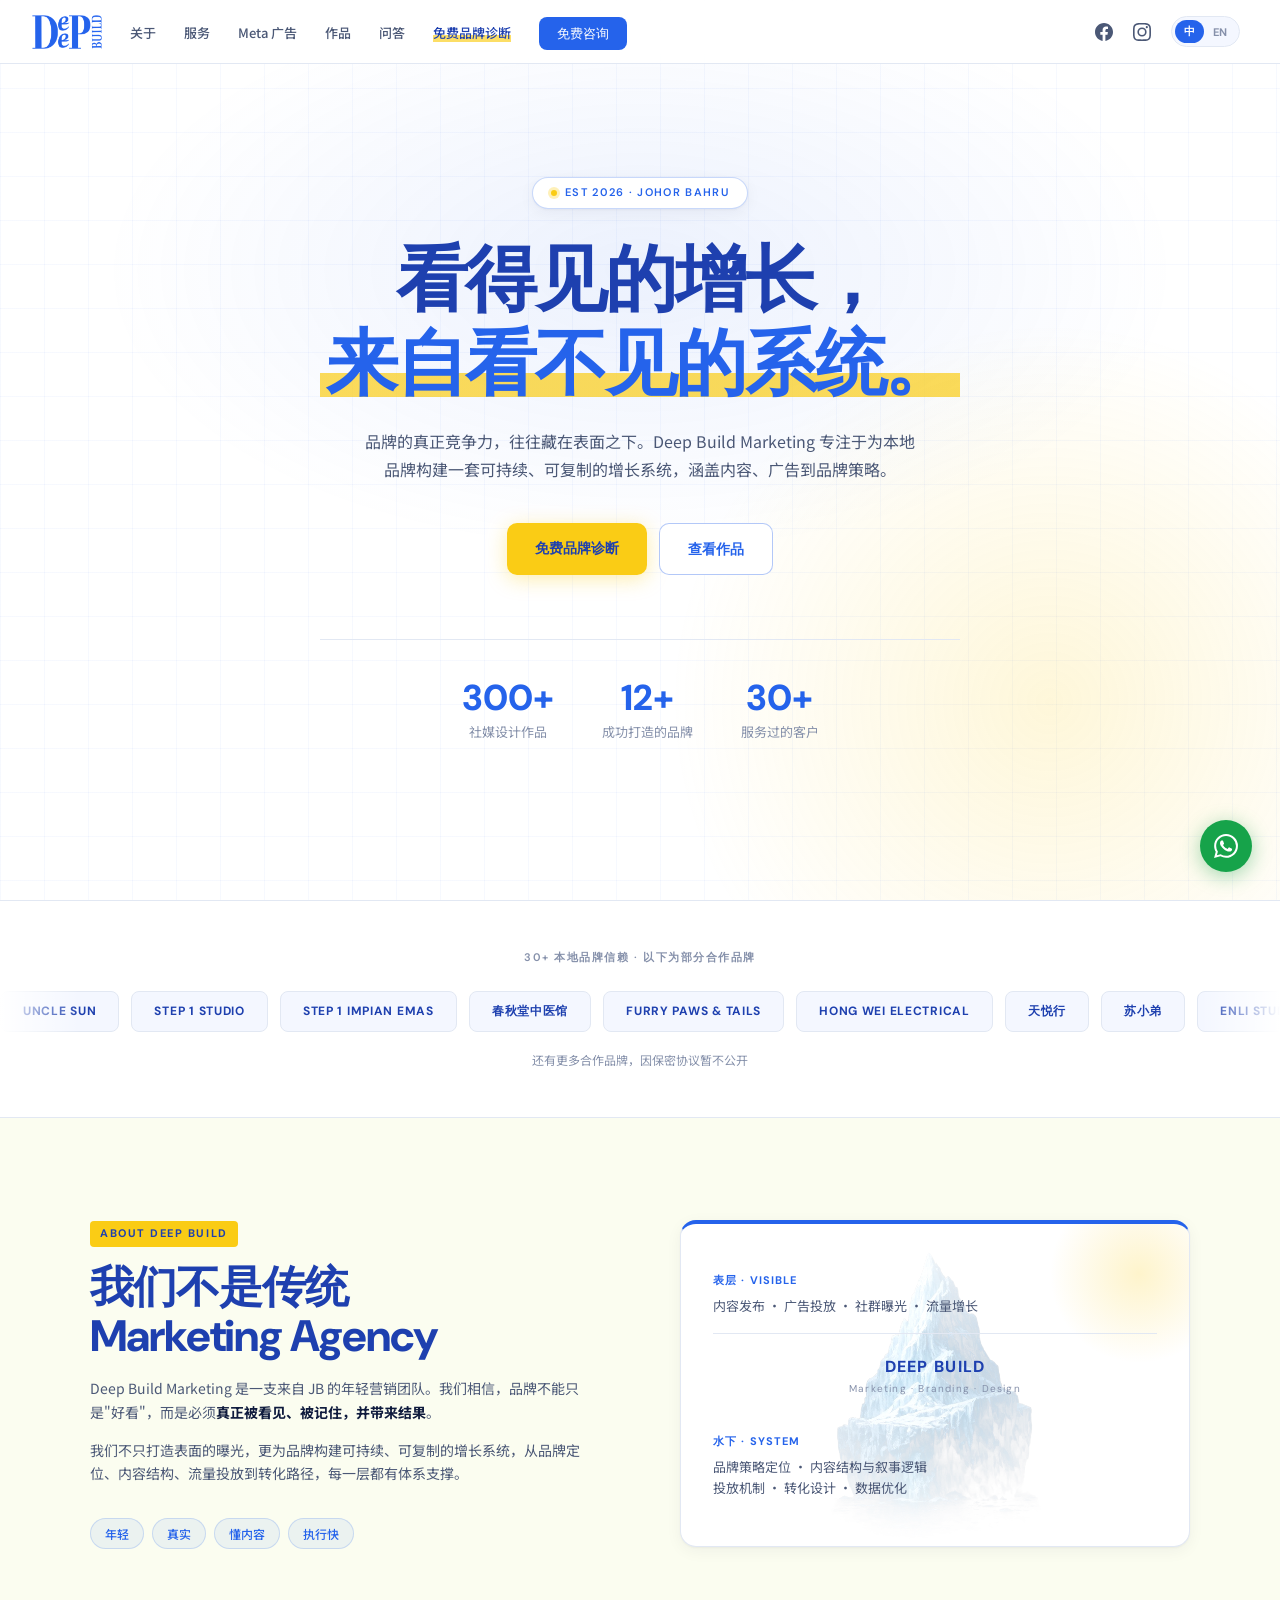
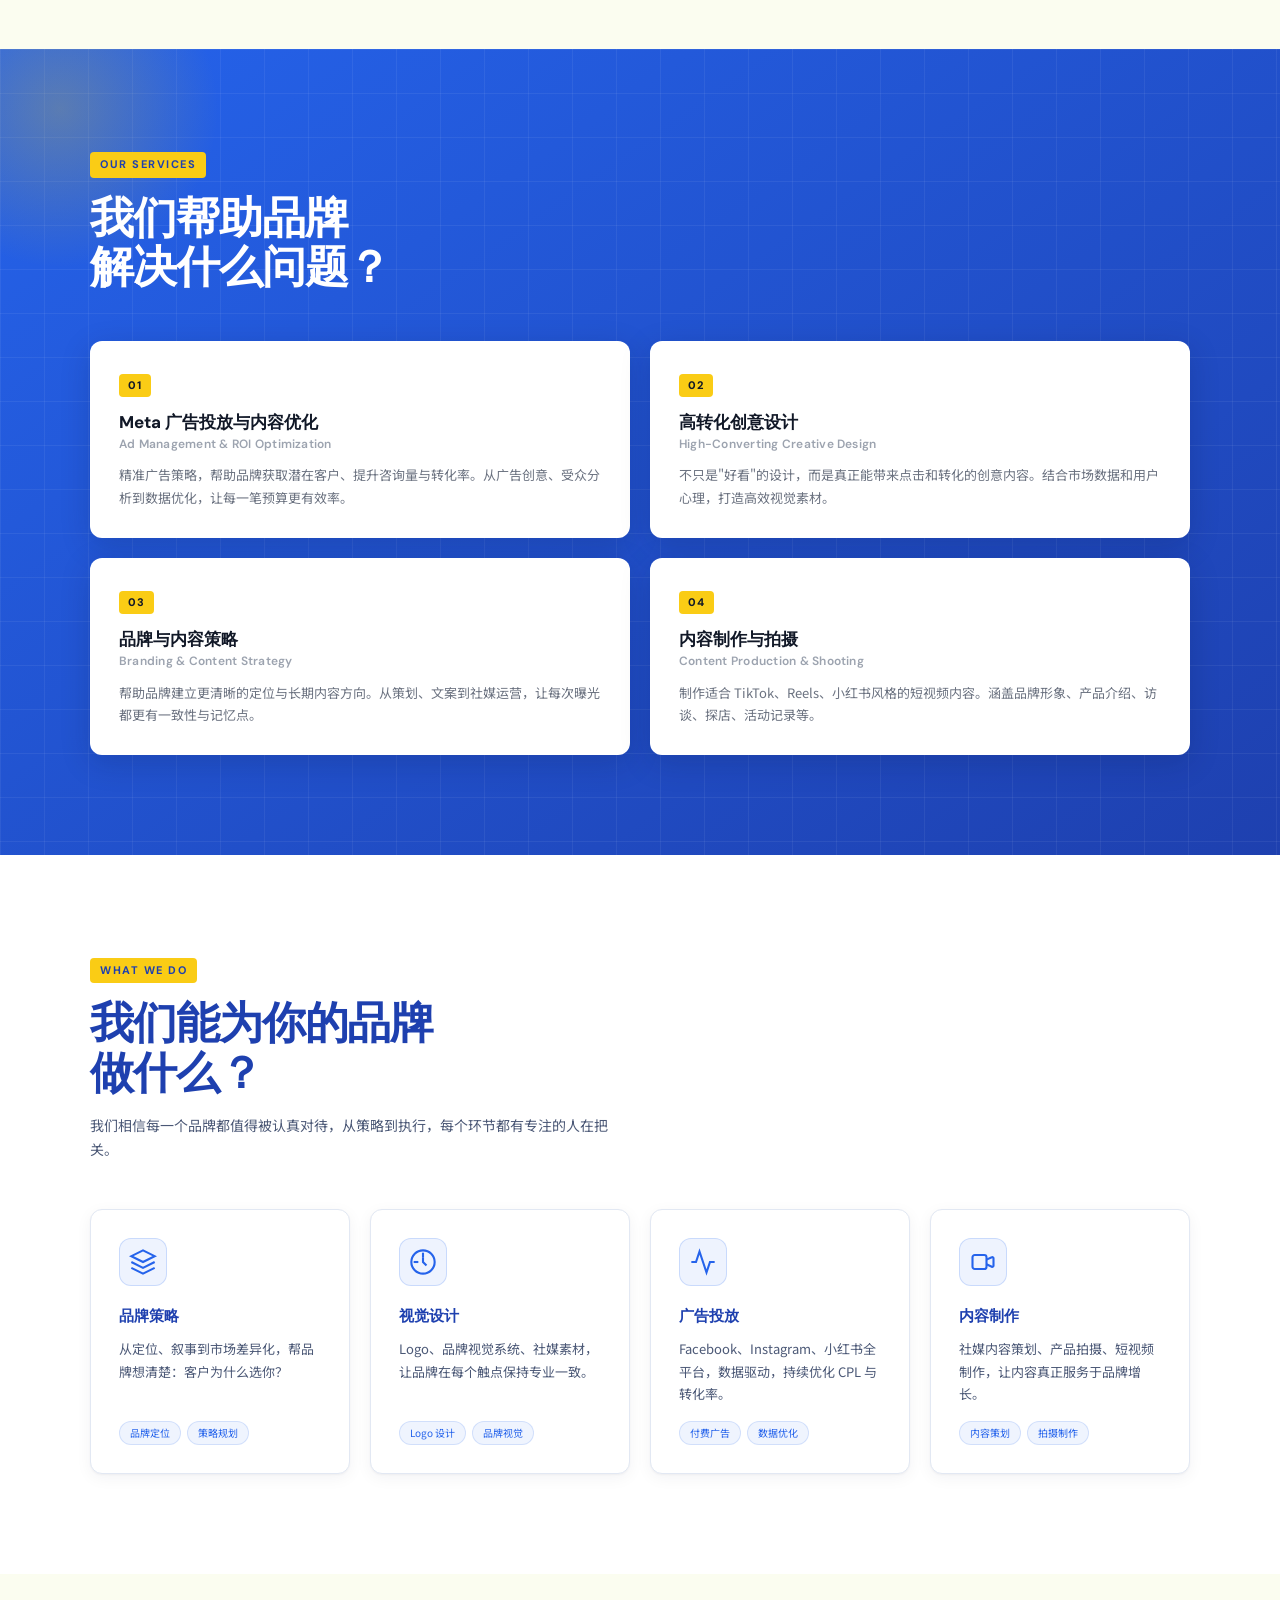
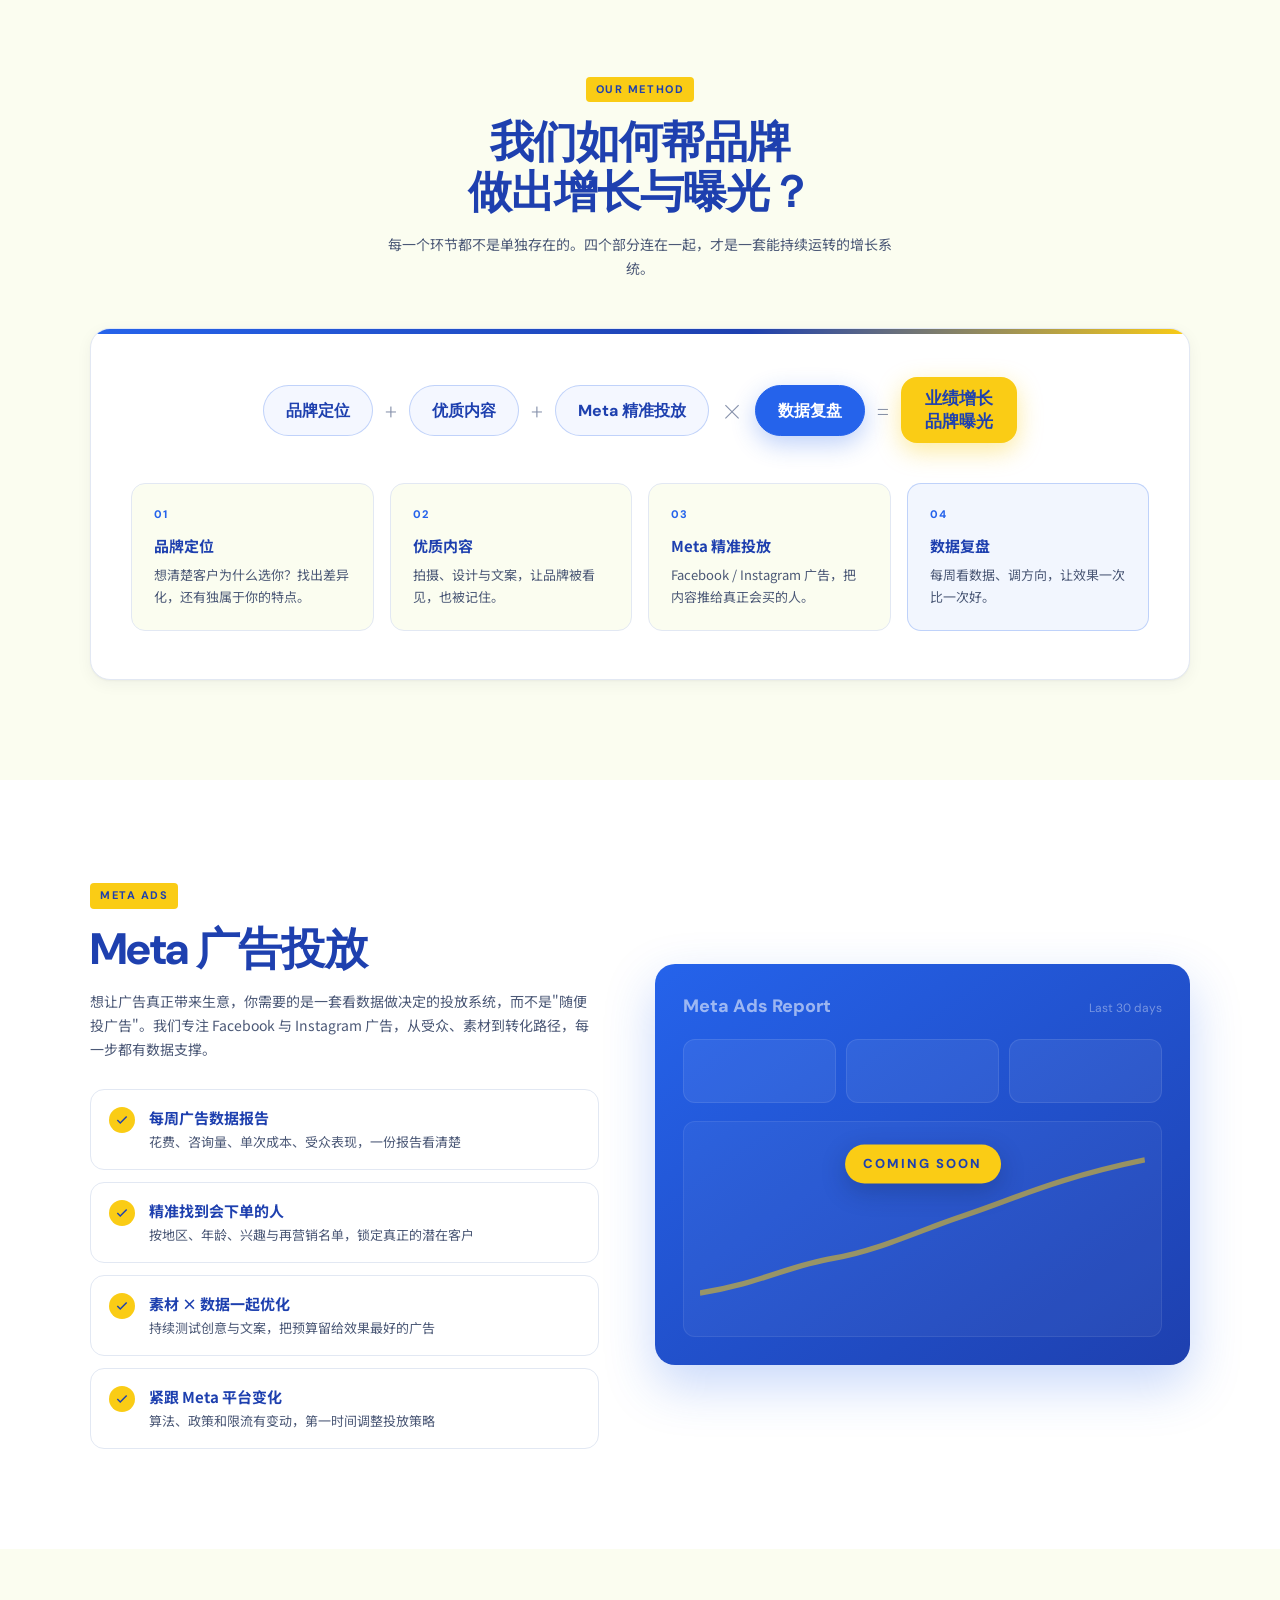
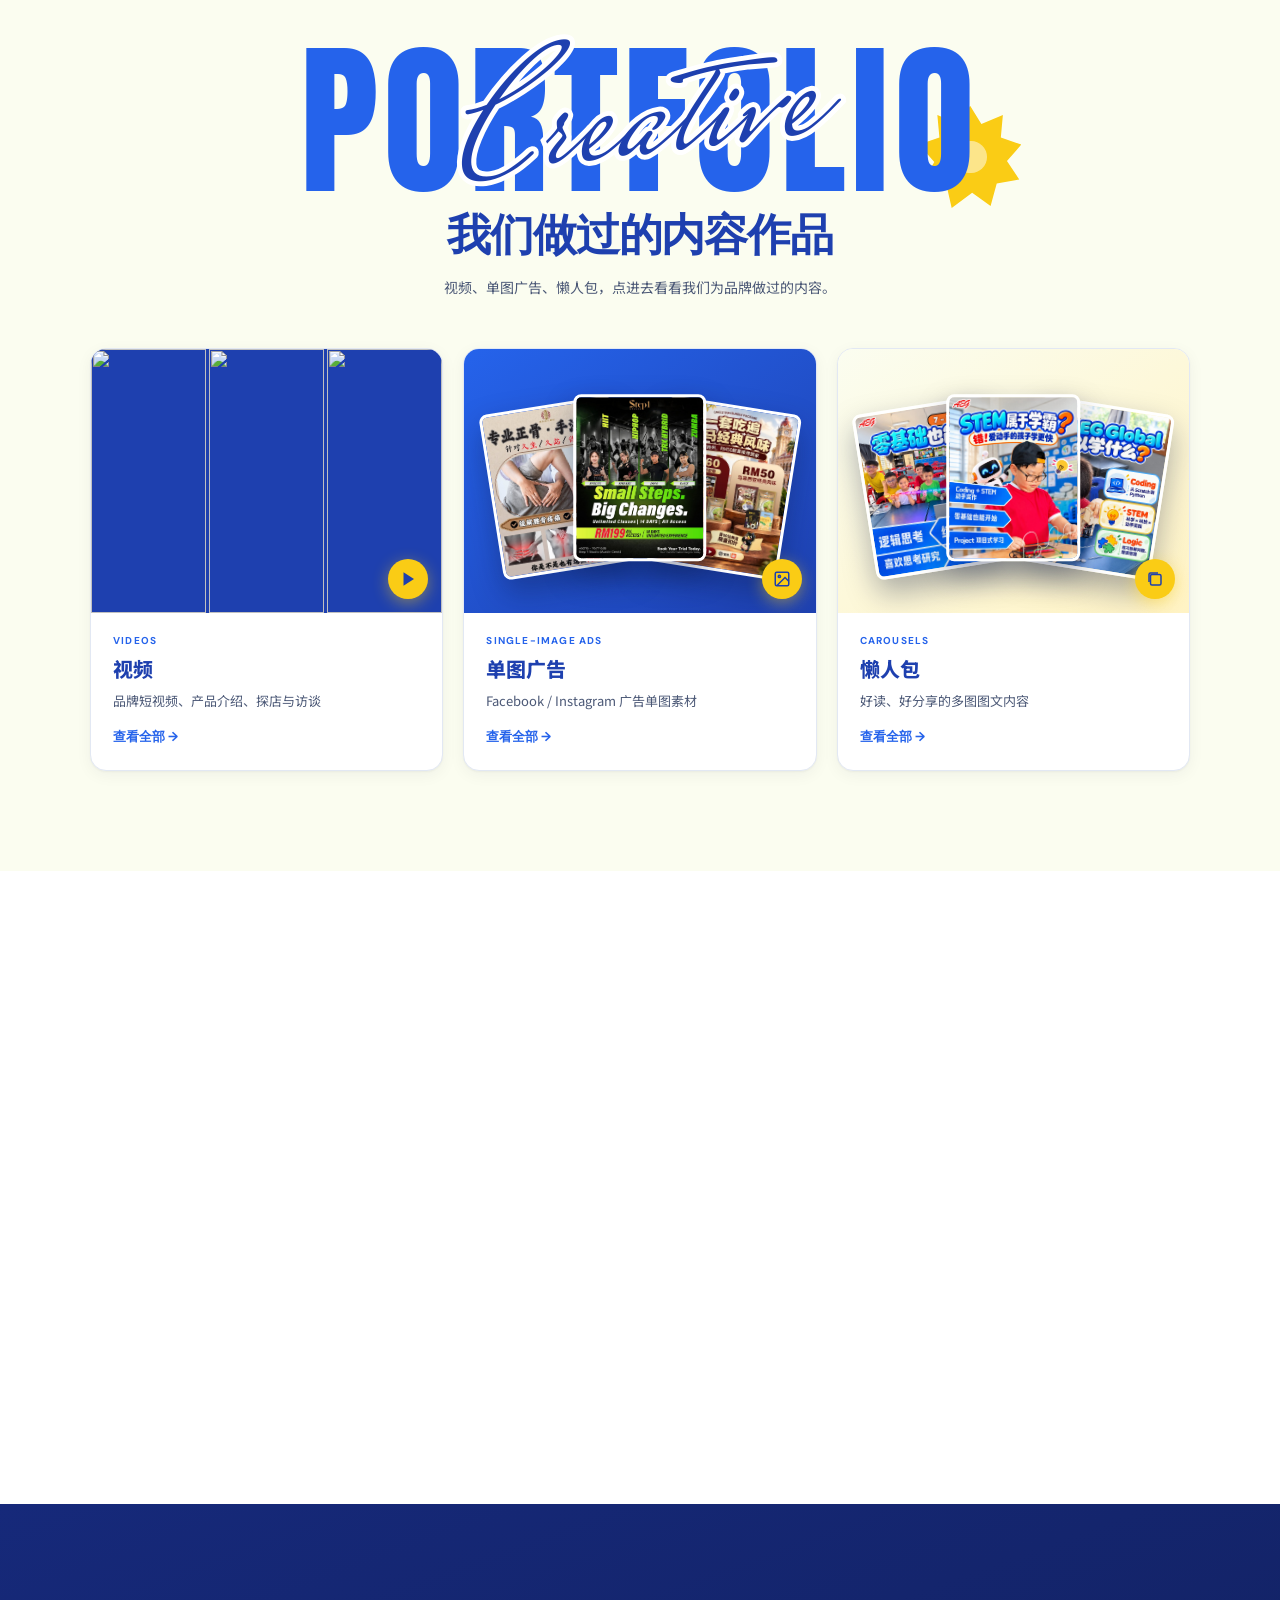
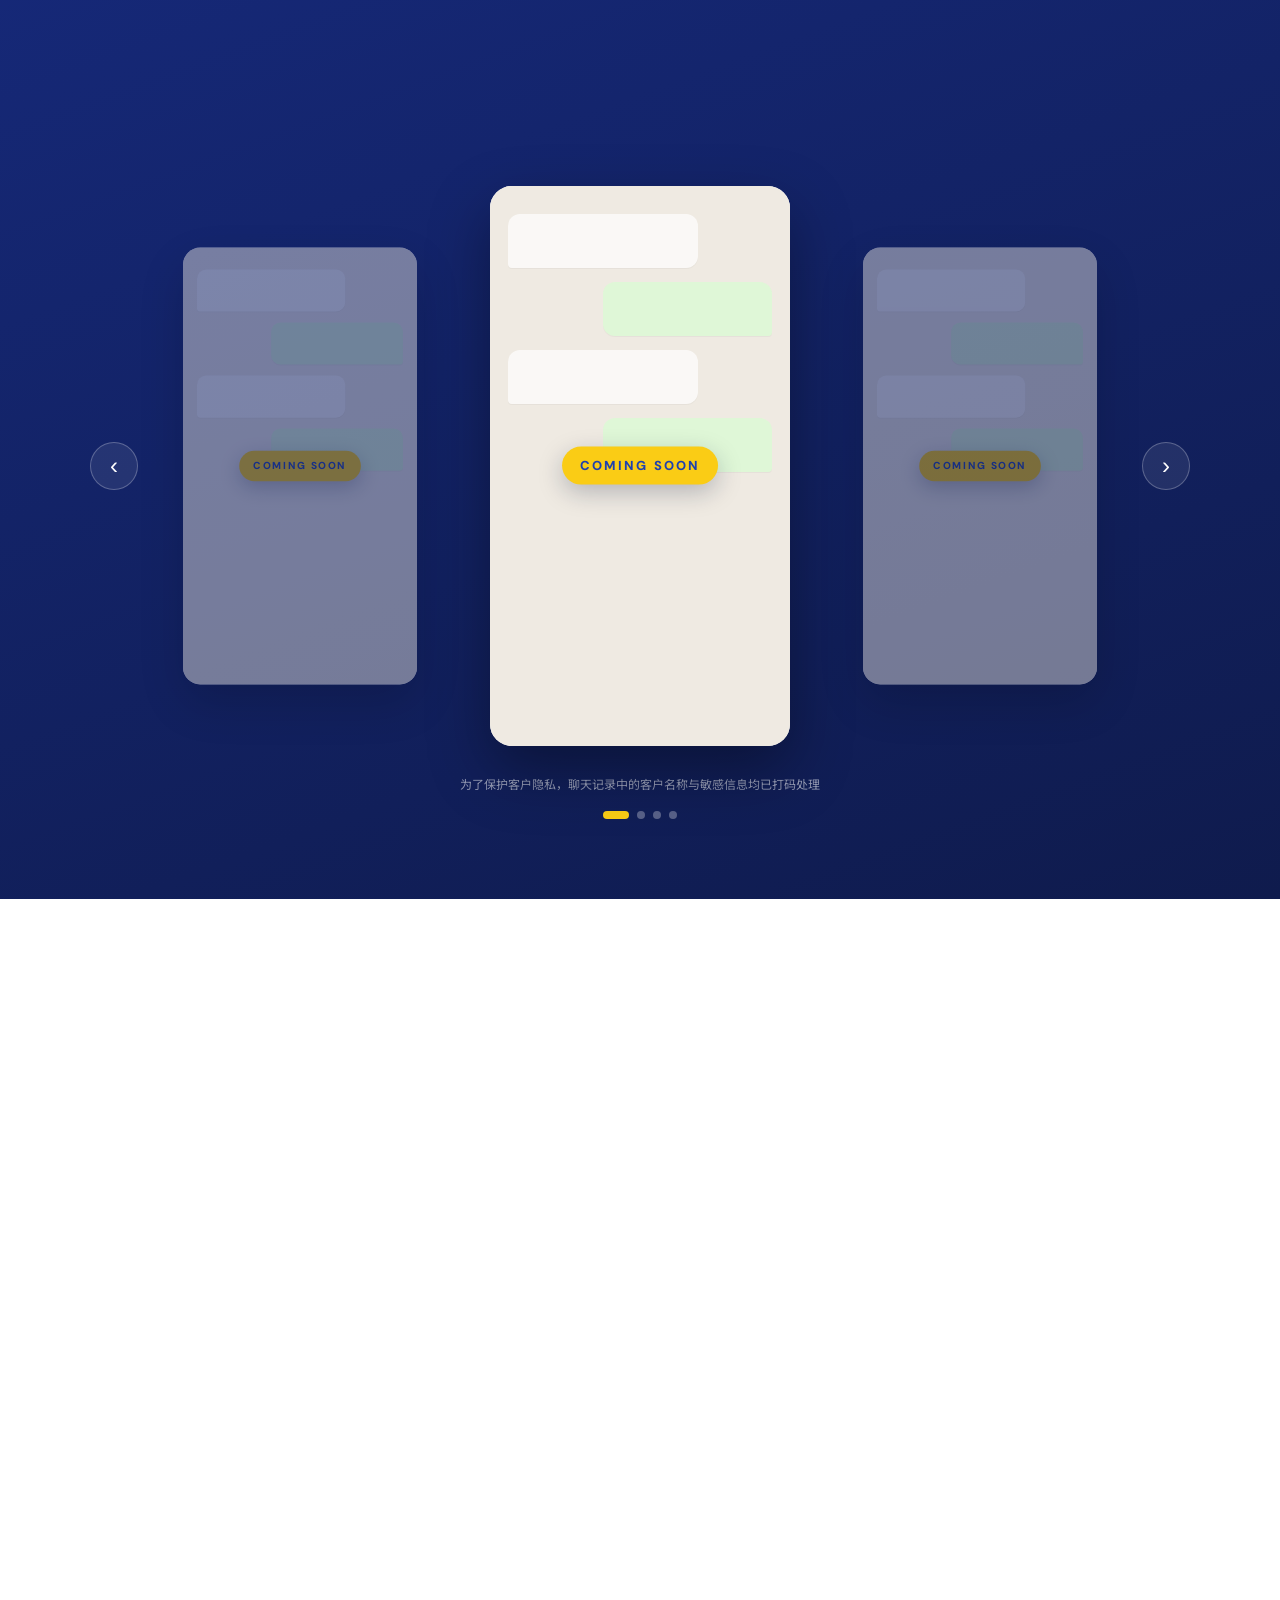
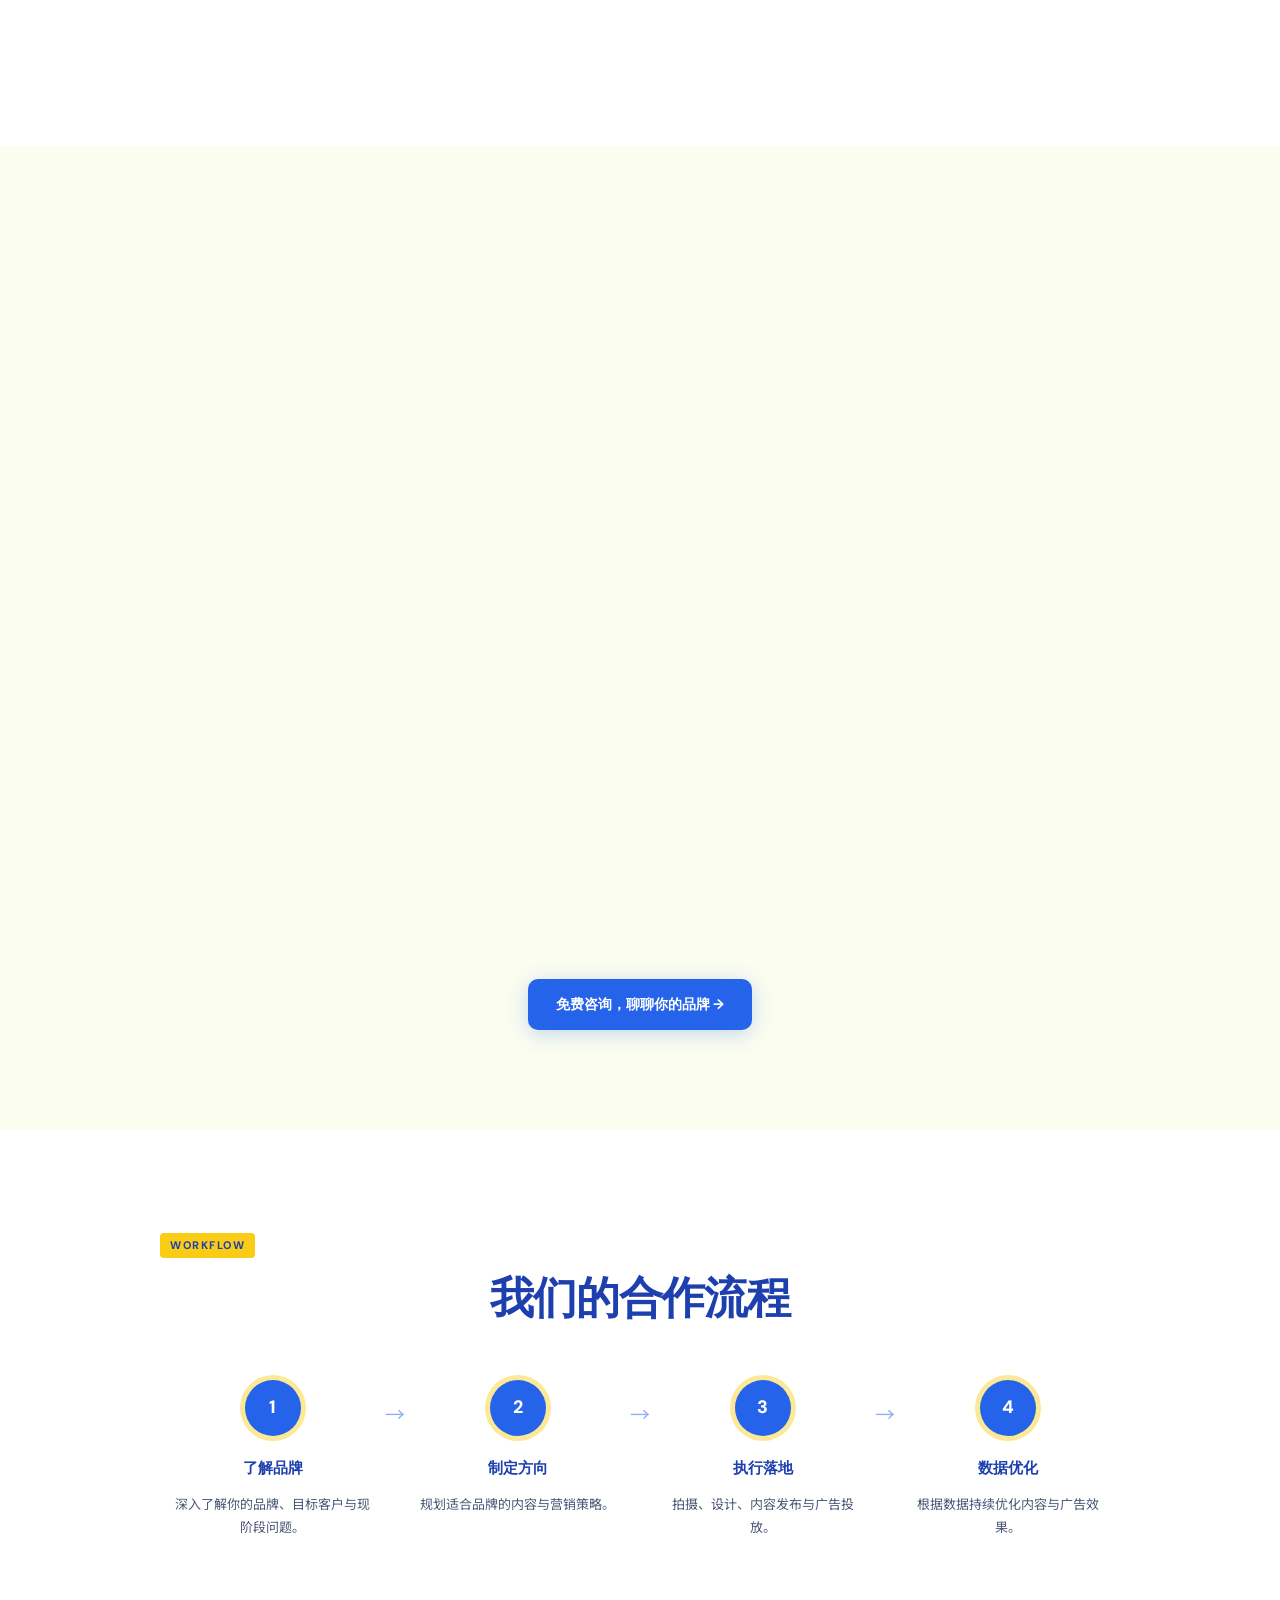
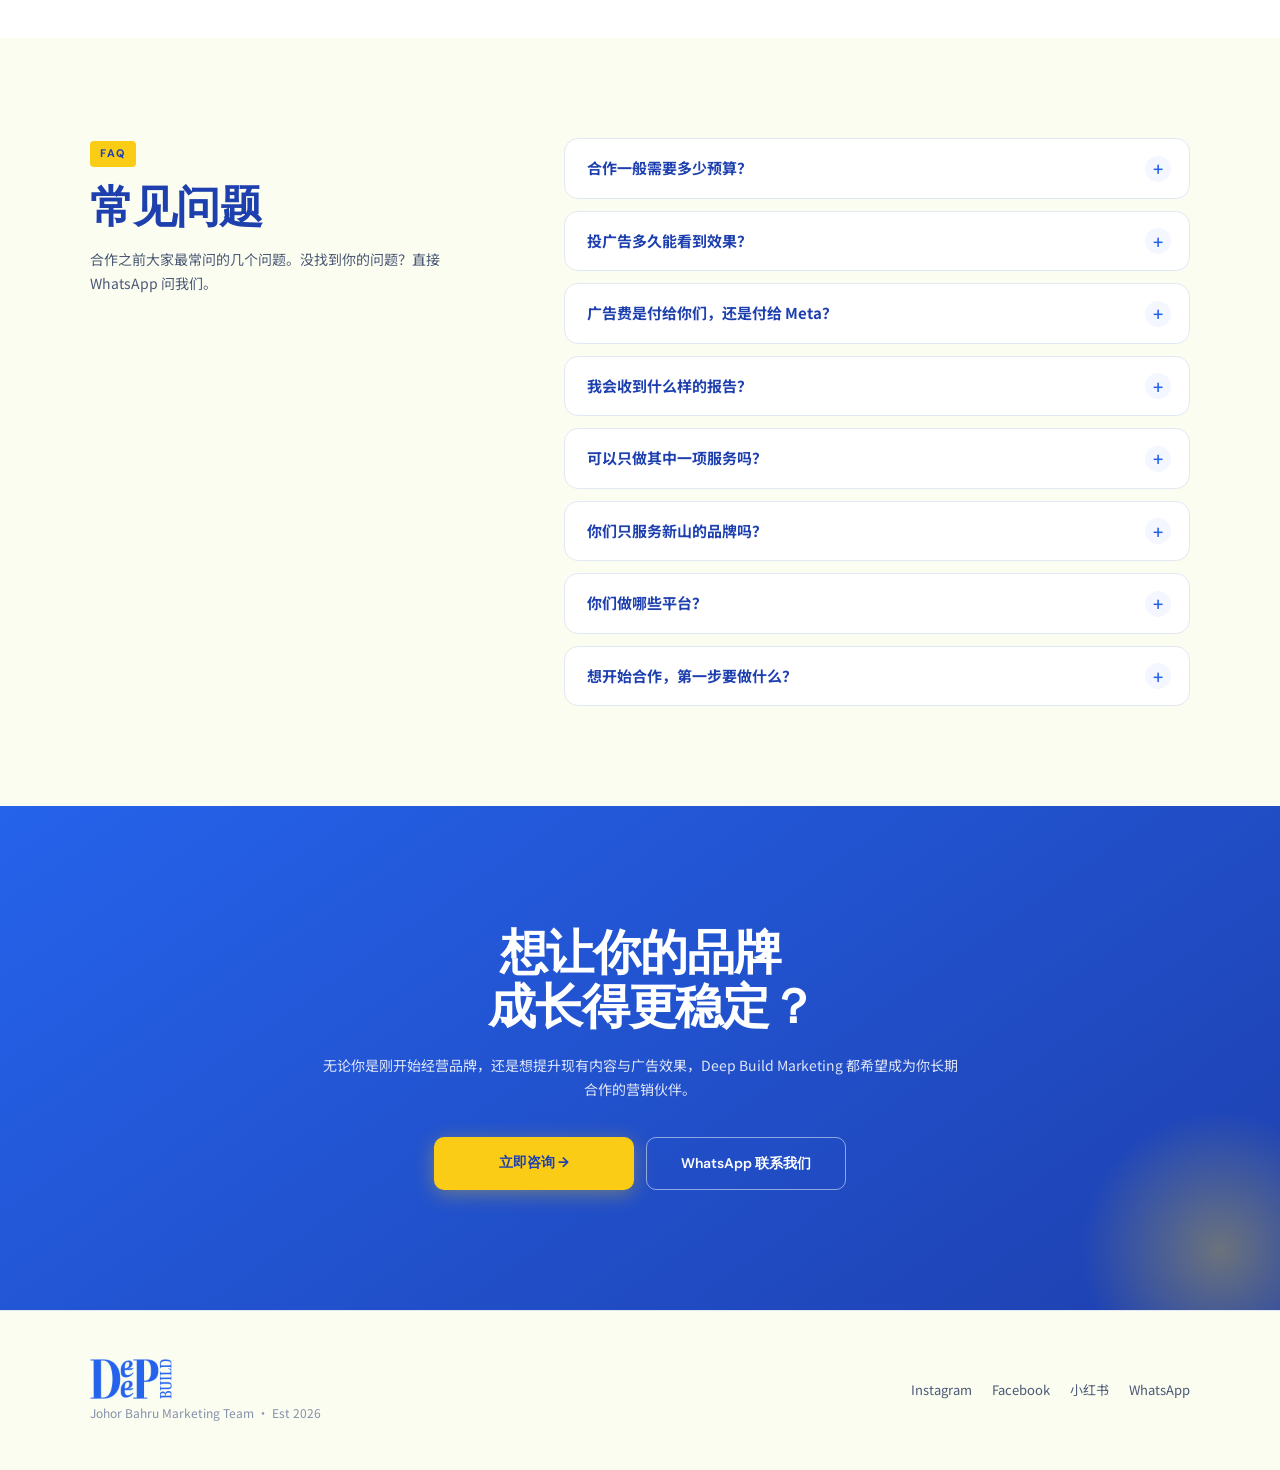
==== commit 2b7214a9: "Show 10 real lazy-pack sets on work pages" ====
--- a/index.html
+++ b/index.html
@@ -259,7 +259,7 @@
 .work-tile:hover .ad-fan img:nth-child(1){transform:translate(-122%,-48%) rotate(-12deg)}
 .work-tile:hover .ad-fan img:nth-child(2){transform:translate(22%,-48%) rotate(12deg)}
 .work-tile:hover .ad-fan img:nth-child(3){transform:translate(-50%,-56%) scale(1.04)}
-.work-cover-ads .work-cover-icon{z-index:2}
+.work-cover-ads .work-cover-icon,.work-cover-carousel .work-cover-icon{z-index:2}
 /* simple drawn mock-ups standing in until real covers exist */
 .mock-ad{width:46%;aspect-ratio:4/5;background:#fff;border-radius:8px;padding:10%;display:flex;flex-direction:column;gap:8%;box-shadow:0 14px 30px rgba(10,20,60,0.3);transform:rotate(-4deg);transition:transform 0.4s}
 .work-tile:hover .mock-ad{transform:rotate(0) scale(1.04)}
@@ -856,8 +856,11 @@
       </a>
       <a href="work-carousels.html" class="work-tile">
         <div class="work-cover work-cover-carousel">
-          <div class="mock-stack"><i></i><i></i><i></i></div>
-          <span class="coming-soon">Coming Soon</span>
+          <div class="ad-fan">
+            <img src="images/work/carousels/aeg-stem-02.jpg" alt="" loading="lazy">
+            <img src="images/work/carousels/aeg-stem-03.jpg" alt="" loading="lazy">
+            <img src="images/work/carousels/aeg-stem-01.jpg" alt="" loading="lazy">
+          </div>
           <span class="work-cover-icon"><svg viewBox="0 0 24 24" fill="none" stroke="currentColor" stroke-width="2"><rect x="6" y="6" width="14" height="14" rx="2"/><path d="M4 16V6a2 2 0 012-2h10"/></svg></span>
         </div>
         <div class="work-tile-info">
